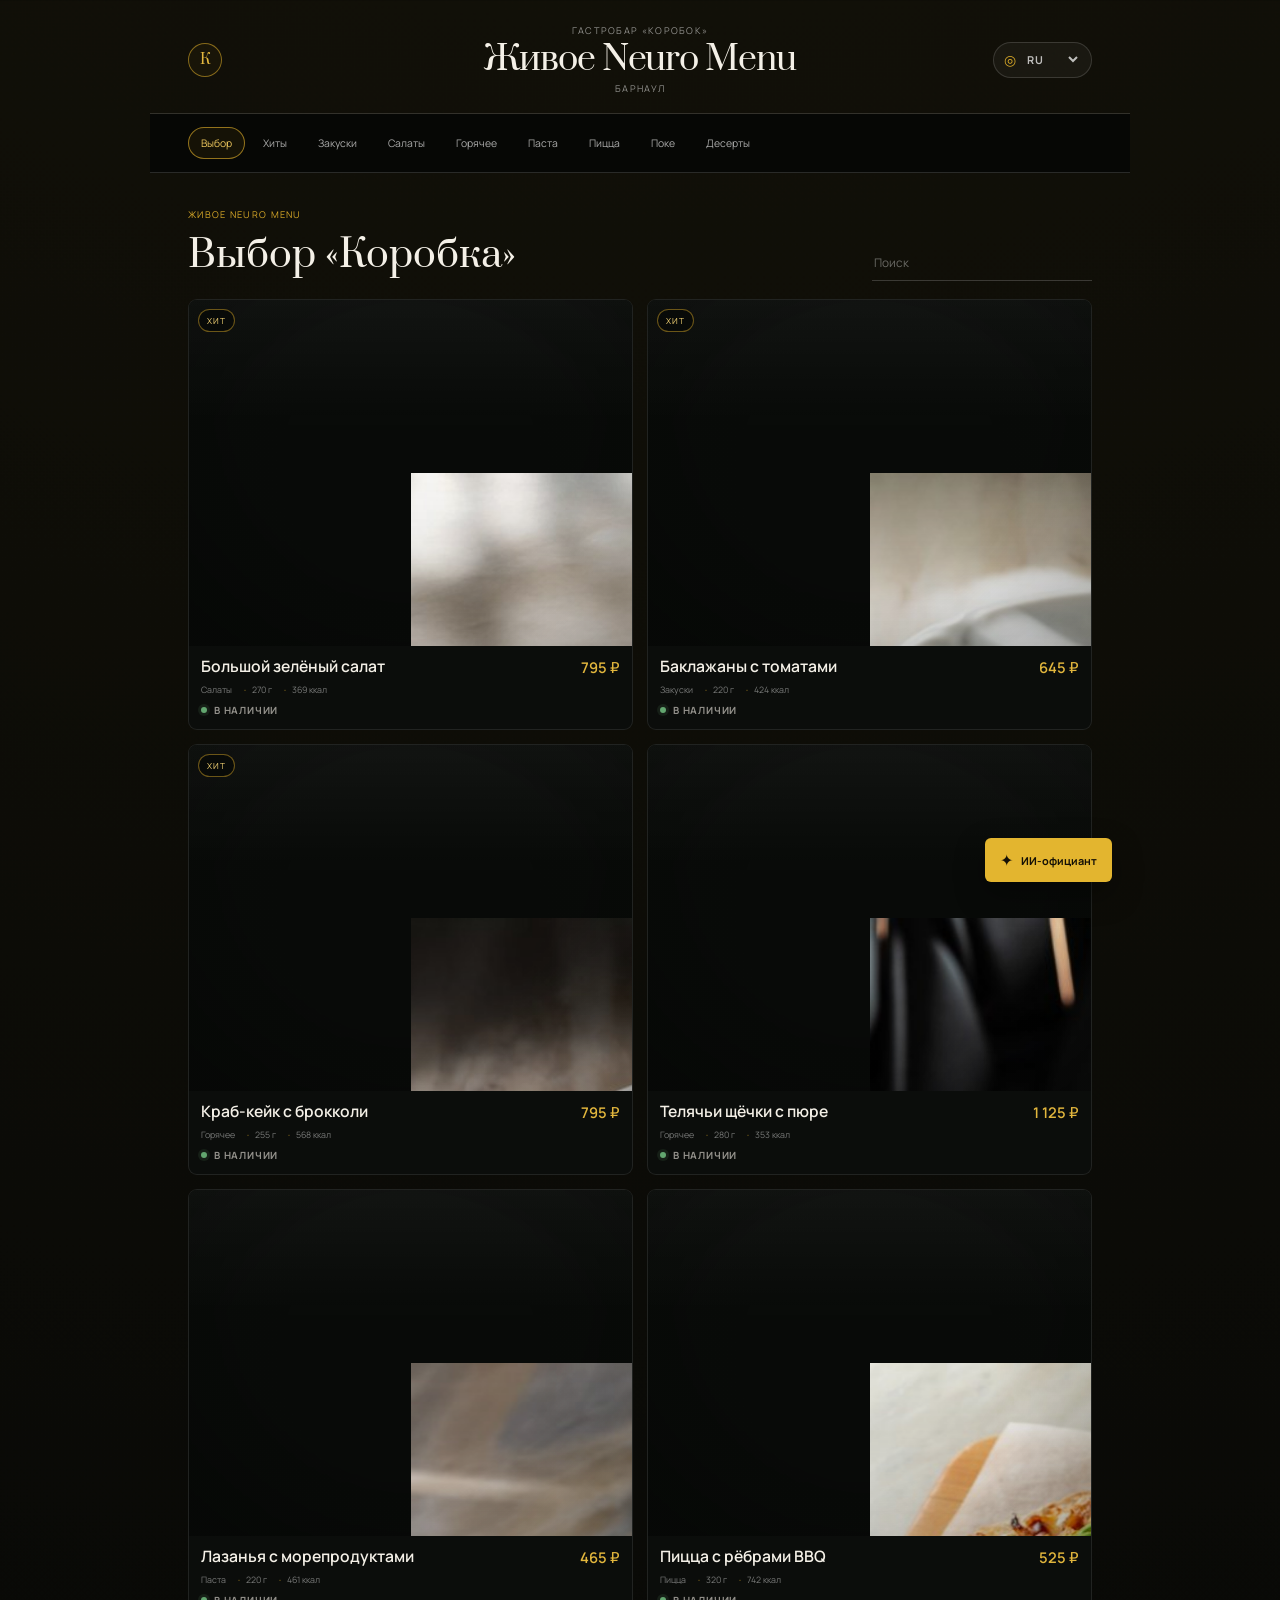
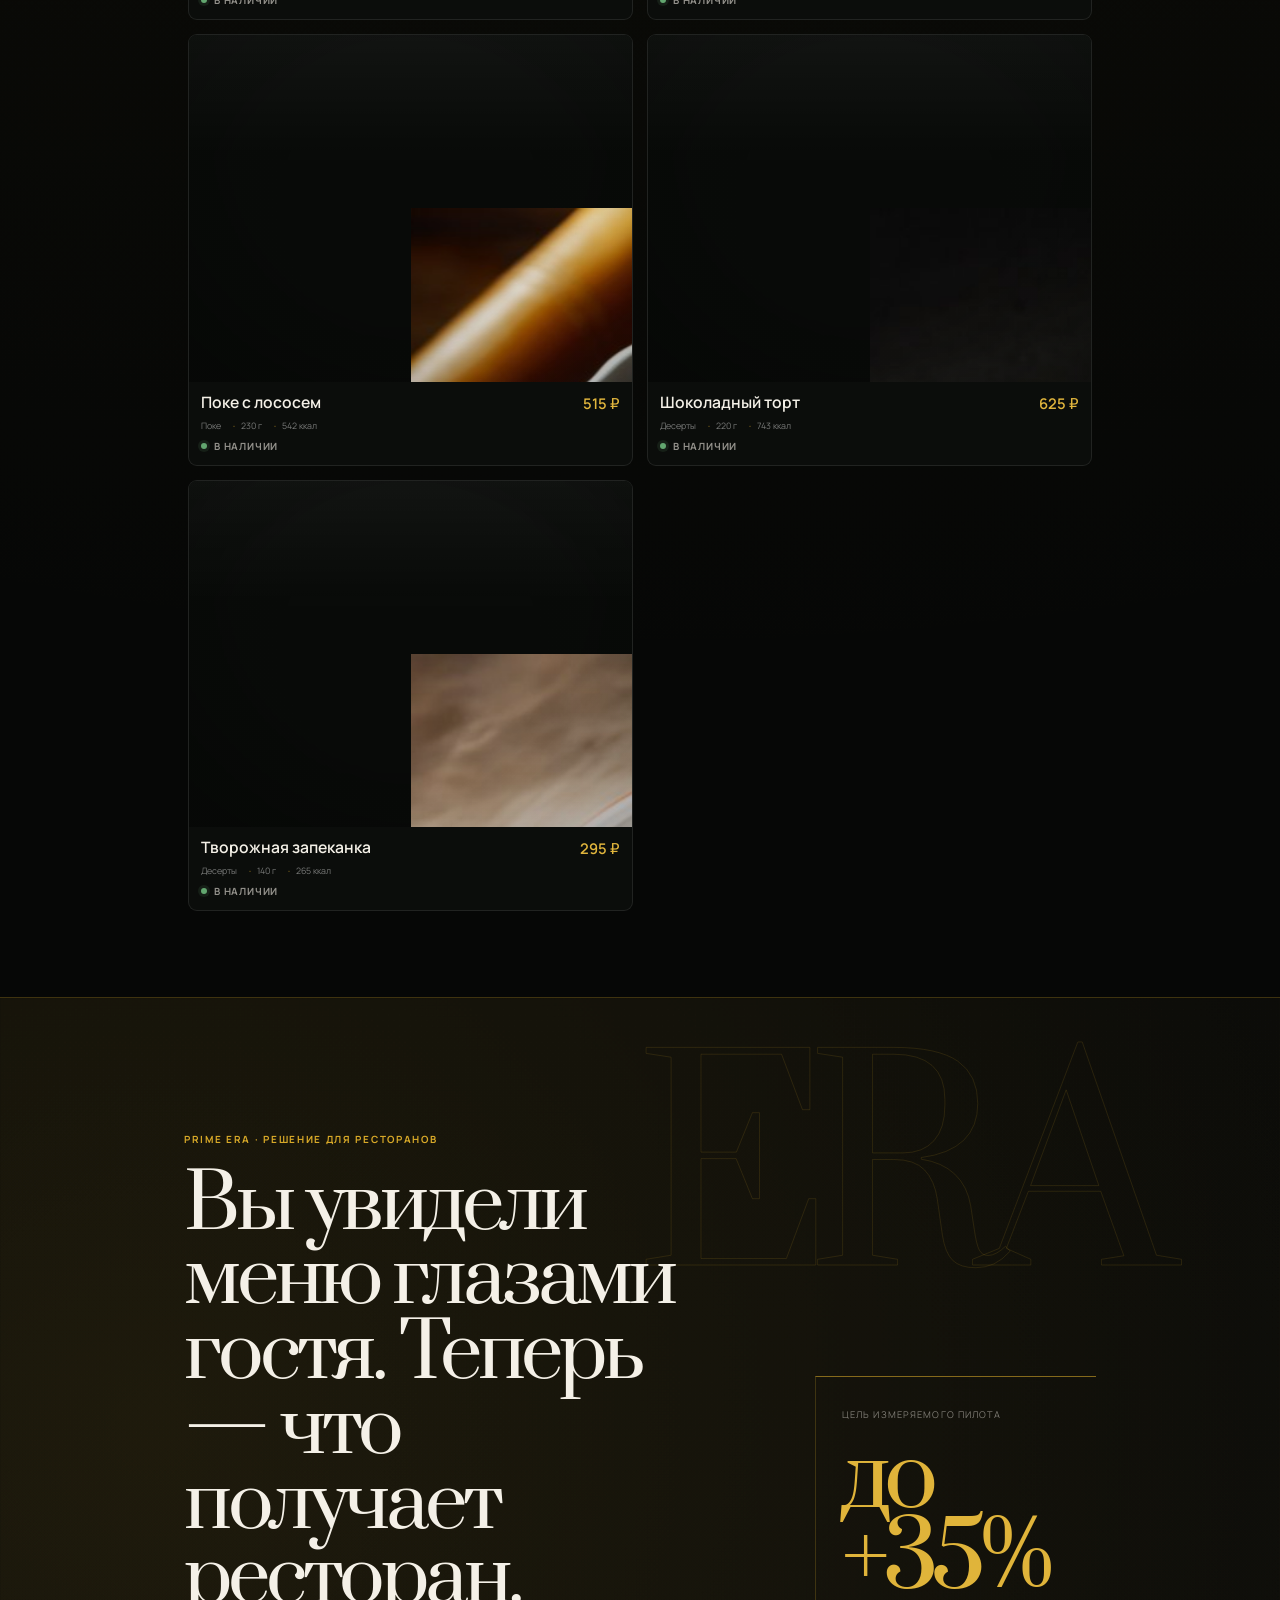
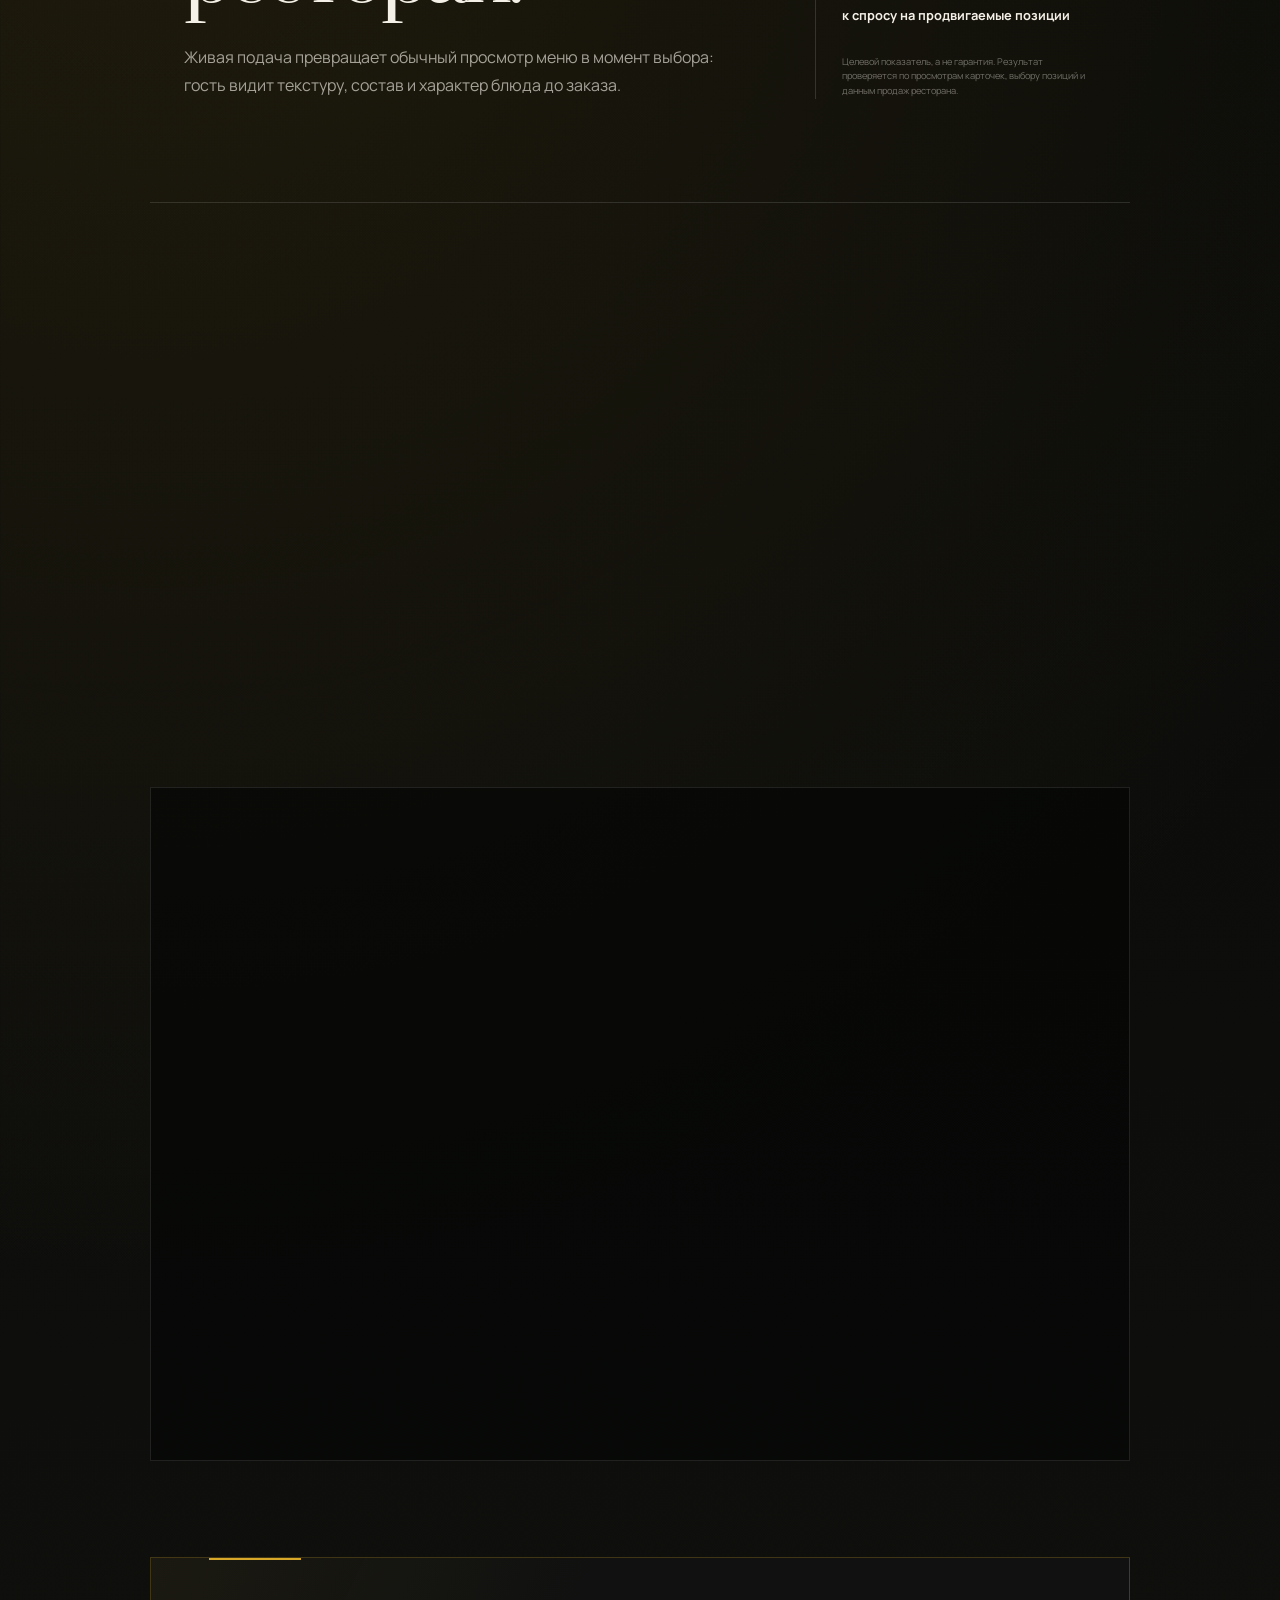
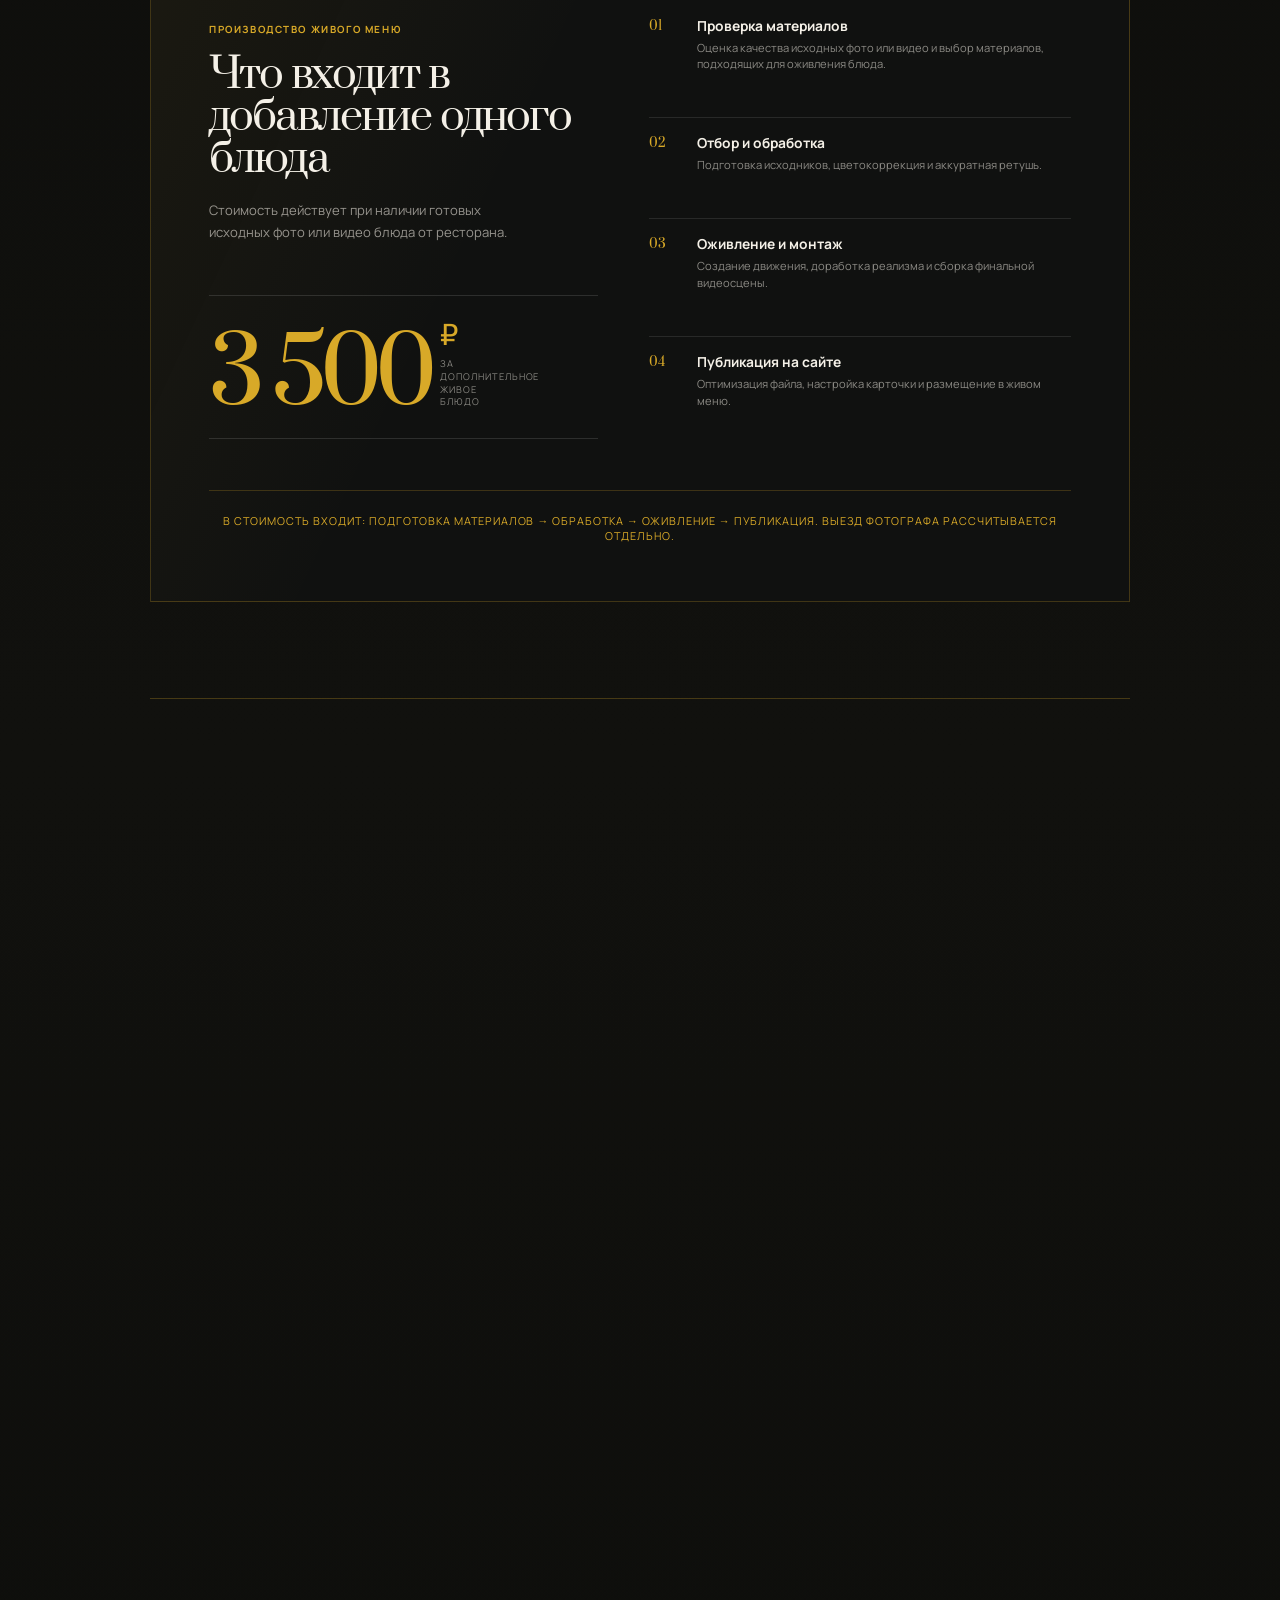
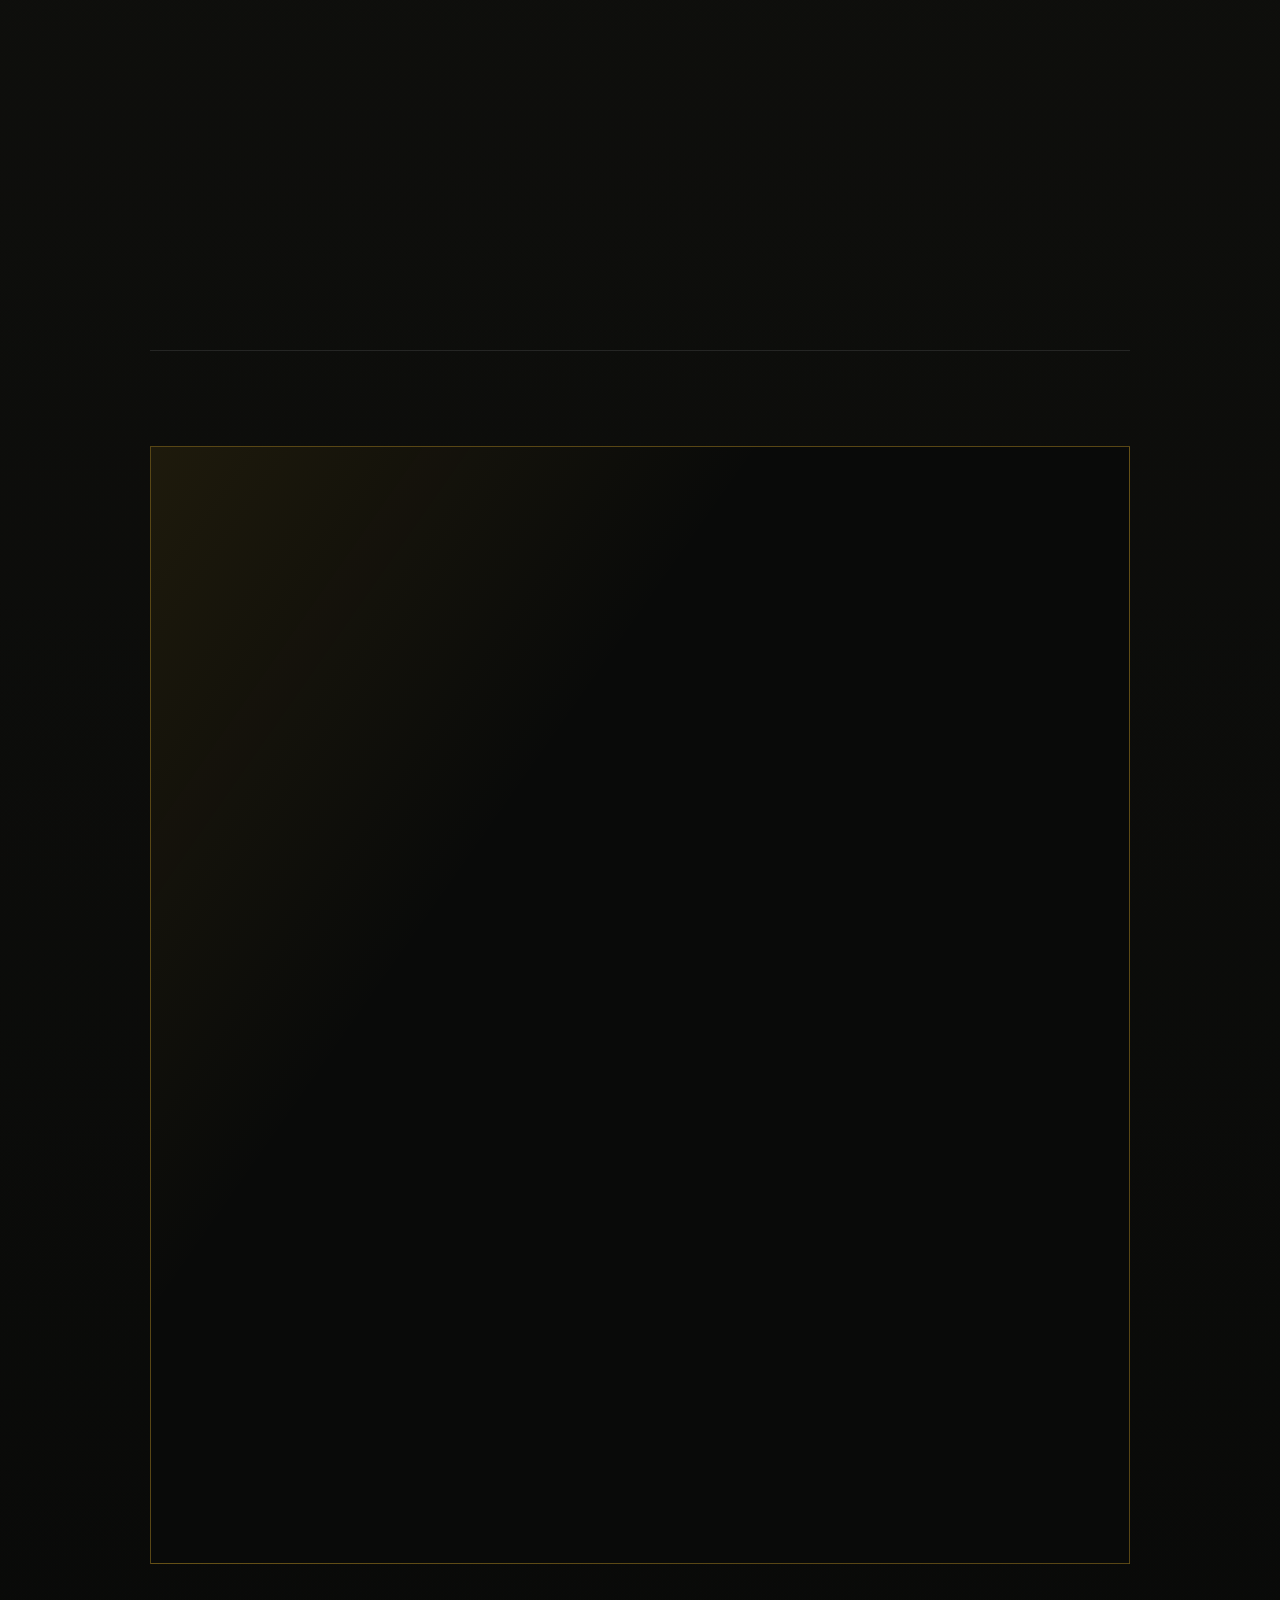
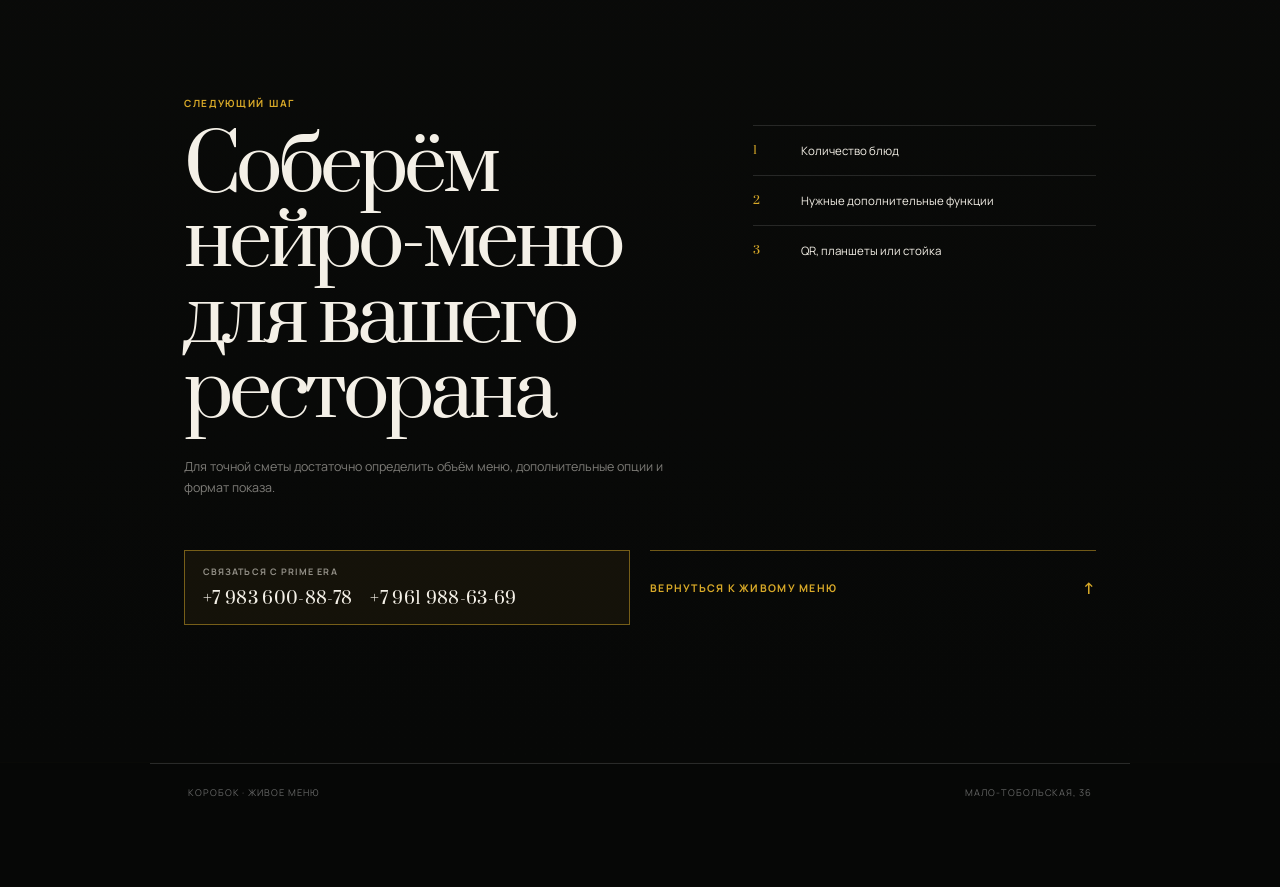
==== index.html @ ef72e52a "Update PRIME ERA pricing and contacts" ====
<!doctype html>
<html lang="ru">
  <head>
    <meta charset="UTF-8" />
    <meta name="viewport" content="width=device-width, initial-scale=1.0" />
    <meta
      name="description"
      content="Интерактивное меню гастробара «Коробок» в Барнауле."
    />
    <meta
      http-equiv="Content-Security-Policy"
      content="default-src 'self'; script-src 'self'; style-src 'self' 'unsafe-inline'; img-src 'self' data:; font-src 'self'; connect-src 'self' ws: wss:; object-src 'none'; base-uri 'self'; form-action 'none'"
    />
    <meta name="referrer" content="strict-origin-when-cross-origin" />
    <meta name="theme-color" content="#f2f1e8" />
    <link rel="icon" type="image/svg+xml" href="/favicon.svg" />
    <title>Коробок — Живое Neuro Menu</title>
    <script type="module" crossorigin src="/assets/index-Cr1Nal_o.js"></script>
    <link rel="stylesheet" crossorigin href="/assets/index-BNiDgSz0.css">
  </head>
  <body>
    <div id="root"></div>
  </body>
</html>
---- assets/index-BNiDgSz0.css ----
@font-face{font-family:Manrope;font-style:normal;font-weight:400 700;font-display:swap;src:url(/fonts/manrope-cyrillic.woff2)format("woff2");unicode-range:U+301,U+400-45F,U+490-491,U+4B0-4B1,U+2116}@font-face{font-family:Manrope;font-style:normal;font-weight:400 700;font-display:swap;src:url(/fonts/manrope-latin.woff2)format("woff2");unicode-range:U+??,U+131,U+152-153,U+2BB-2BC,U+2C6,U+2DA,U+2DC,U+304,U+308,U+329,U+2000-206F,U+20AC,U+2122,U+2191,U+2193,U+2212,U+2215,U+FEFF,U+FFFD}@font-face{font-family:Prata;font-style:normal;font-weight:400;font-display:swap;src:url(/fonts/prata-cyrillic.woff2)format("woff2");unicode-range:U+301,U+400-45F,U+490-491,U+4B0-4B1,U+2116}@font-face{font-family:Prata;font-style:normal;font-weight:400;font-display:swap;src:url(/fonts/prata-latin.woff2)format("woff2");unicode-range:U+??,U+131,U+152-153,U+2BB-2BC,U+2C6,U+2DA,U+2DC,U+304,U+308,U+329,U+2000-206F,U+20AC,U+2122,U+2191,U+2193,U+2212,U+2215,U+FEFF,U+FFFD}:root{color:#f4f0e7;font-synthesis:none;text-rendering:optimizelegibility;--paper:#090a09;--paper-deep:#111311;--ink:#f4f0e7;--muted:#96978f;--green:#d8a928;--green-dark:#070907;--clay:#b88924;--line:#ffffff24;background:#060706;font-family:Manrope,Arial,sans-serif}*{box-sizing:border-box}html{scroll-behavior:smooth}body{background:var(--paper);min-width:320px;min-height:100vh;margin:0}button,input{font:inherit}button,a{-webkit-tap-highlight-color:transparent}button{color:inherit}a{color:inherit;text-decoration:none}img{max-width:100%;display:block}.visually-hidden{clip:rect(0, 0, 0, 0);white-space:nowrap;border:0;width:1px;height:1px;margin:-1px;padding:0;position:absolute;overflow:hidden}.site-header{z-index:20;color:#fff;grid-template-columns:1fr auto 1fr;align-items:center;width:100%;height:104px;padding:20px clamp(20px,4vw,72px);display:grid;position:absolute;top:0;left:0}.wordmark{letter-spacing:-.04em;flex-direction:column;align-items:center;width:max-content;line-height:.8;display:flex}.wordmark span{font-size:clamp(1.5rem,2.4vw,2.2rem);font-weight:600}.wordmark small{letter-spacing:.16em;margin-top:8px;font-family:Prata,Georgia,serif;font-size:.6rem;font-style:italic}.site-header nav{align-items:center;gap:40px;font-size:.85rem;font-weight:600;display:flex}.site-header nav a{padding:10px 0;position:relative}.site-header nav a:after{content:"";transform-origin:100%;background:currentColor;height:1px;transition:transform .18s;position:absolute;bottom:4px;left:0;right:0;transform:scaleX(0)}.site-header nav a:hover:after,.site-header nav a:focus-visible:after{transform-origin:0;transform:scaleX(1)}.site-header__city{text-transform:uppercase;letter-spacing:.12em;border:1px solid #ffffff8c;border-radius:999px;justify-self:end;padding:9px 16px;font-size:.75rem}.hero{color:#fff;background:var(--green-dark);grid-template-columns:minmax(0,.95fr) minmax(0,1.05fr);min-height:760px;display:grid;overflow:hidden}.hero__copy{z-index:2;flex-direction:column;justify-content:center;min-width:0;padding:176px clamp(24px,6vw,108px) 96px;display:flex;position:relative}.eyebrow{text-transform:uppercase;letter-spacing:.16em;margin:0 0 24px;font-size:.68rem;font-weight:600}.hero h1{letter-spacing:-.065em;max-width:760px;margin:0;font-size:clamp(3.2rem,6.1vw,7.5rem);font-weight:500;line-height:.93}.hero h1 em{color:#d5a180;font-family:Prata,Georgia,serif;font-weight:400}.hero__lead{color:#ffffffbf;max-width:510px;margin:34px 0 0;font-size:clamp(1rem,1.3vw,1.2rem);line-height:1.65}.primary-button{width:max-content;color:var(--green-dark);background:var(--paper);cursor:pointer;border:0;border-radius:999px;align-items:center;gap:32px;margin-top:42px;padding:15px 20px 15px 24px;font-size:.84rem;font-weight:600;transition:transform .18s,background .18s;display:flex}.primary-button:hover,.primary-button:focus-visible{background:#fff;transform:translateY(-2px)}.hero__stage{background:#c6a382;min-width:0;position:relative}.hero__stage:before{z-index:1;content:"";pointer-events:none;background:#19110b24;position:absolute;inset:0}.hero__note{z-index:3;color:#fff;align-items:flex-start;gap:12px;display:flex;position:absolute;bottom:46px;right:clamp(20px,4vw,58px)}.hero__note span{border:1px solid #fff9;border-radius:50%;place-items:center;width:34px;height:34px;font-size:.62rem;display:grid}.hero__note p{text-transform:uppercase;letter-spacing:.1em;margin:3px 0 0;font-size:.69rem;line-height:1.5}.dish-stage{perspective:1100px;place-items:center;width:100%;height:100%;min-height:460px;display:grid;position:relative;overflow:hidden}.dish-stage--compact{min-height:760px}.living-dish{background:#090b09;transition:transform .7s cubic-bezier(.2,.7,.2,1);display:block;position:absolute;inset:0;overflow:hidden;transform:translateZ(0)}.living-dish__asset{width:var(--dish-media-size,104%);height:var(--dish-media-size,104%);object-fit:cover;transform-origin:50%;will-change:transform, filter;max-width:none;animation:12s ease-in-out infinite alternate living-camera;display:block;position:absolute;top:50%;left:50%}.living-dish__depth,.living-dish__light,.living-dish__steam-field{pointer-events:none;position:absolute;inset:0}.living-dish__depth{background:radial-gradient(circle at 50% 48%,#0000 45%,#0204023d 100%),linear-gradient(#ffffff0a,#0000 35%,#0000001f)}.living-dish__light{filter:blur(12px);mix-blend-mode:screen;background:linear-gradient(90deg,#0000,#fff6dc29,#0000);border-radius:50%;width:38%;height:150%;animation:9s ease-in-out infinite living-light;top:-25%;left:-45%;transform:rotate(12deg)}.living-dish--fresh .living-dish__light{background:linear-gradient(90deg,#0000,#d7ffbf29,#0000)}.living-dish--gloss .living-dish__light{background:linear-gradient(90deg,#0000,#ffeed63d,#0000);width:24%;animation-duration:7.5s}.living-dish__steam-field{filter:blur(5px);mix-blend-mode:screen;inset:-4% 24% 34%;overflow:visible}.living-dish__steam-field i{opacity:0;transform-origin:50% 100%;background:radial-gradient(at 50% 70%,#ffffff75,#ffffff1a 46%,#0000 72%);border-radius:50%;width:28%;height:68%;animation:4.8s ease-out infinite living-steam;display:block;position:absolute;bottom:0;left:42%}.living-dish__steam-field i:nth-child(2){width:24%;height:58%;animation-duration:5.4s;animation-delay:-1.7s;left:22%}.living-dish__steam-field i:nth-child(3){width:22%;height:62%;animation-duration:5.8s;animation-delay:-3.2s;left:58%}@keyframes living-camera{0%{filter:saturate(1.01)brightness(.99);transform:translate(-50.25%,-49.8%)scale(1.01)}to{filter:saturate(1.045)brightness(1.025);transform:translate(-49.75%,-50.2%)scale(1.035)}}@keyframes living-light{0%,18%{opacity:0;left:-45%}42%,64%{opacity:.62}88%,to{opacity:0;left:112%}}@keyframes living-steam{0%{opacity:0;transform:translateY(18%)scale(.55,.72)rotate(-4deg)}24%{opacity:.42}70%{opacity:.16}to{opacity:0;transform:translate(10%,-72%)scale(1.1,1.48)rotate(8deg)}}.dish-stage__surface{aspect-ratio:1.34;width:min(86%,720px);transform-style:preserve-3d;will-change:transform;background:#ddd7c9;border:9px solid #ffffff24;border-radius:50%;transition:transform .12s ease-out;position:relative;overflow:hidden;box-shadow:0 34px 60px #22140c59,inset 0 5px #fff3}.dish-stage--compact .dish-stage__surface{width:min(88%,760px)}.dish-stage--video{background:#000}.dish-stage--video .dish-stage__surface{aspect-ratio:auto;width:100%;height:100%;box-shadow:none;background:#000;border:0;border-radius:0}.dish-stage__surface .living-dish{border-radius:inherit}.dish-stage__shine{border-radius:inherit;pointer-events:none;background:linear-gradient(125deg,#ffffff2e,#0000 35% 70%,#1d140e24);position:absolute;inset:0}.dish-stage__hint,.dish-stage__status{z-index:2;color:#fff;-webkit-backdrop-filter:blur(10px);backdrop-filter:blur(10px);background:#163f2fdb;position:absolute}.dish-stage__hint{text-transform:uppercase;letter-spacing:.08em;border-radius:999px;align-items:center;gap:9px;padding:10px 14px;font-size:.7rem;display:flex;bottom:22px;left:22px}.dish-stage__live-dot{background:#d8ebbd;border-radius:50%;flex:none;width:7px;height:7px;animation:2.2s ease-in-out infinite live-dot;box-shadow:0 0 0 5px #d8ebbd29}@keyframes live-dot{50%{opacity:.72;box-shadow:0 0 0 8px #d8ebbd0a}}.dish-stage__status{border:1px solid #fff6;border-radius:999px;padding:9px 12px;font-size:.65rem;top:22px;right:22px}.menu-section{padding:110px clamp(20px,4vw,72px) 130px}.section-heading{grid-template-columns:1fr auto;align-items:end;gap:32px;display:grid}.section-heading h2,.about-section h2{letter-spacing:-.07em;margin:0;font-size:clamp(3.5rem,8vw,8rem);font-weight:500;line-height:.86}.section-heading>p{max-width:390px;color:var(--muted);margin:0 0 8px;font-size:.88rem;line-height:1.65}.menu-tools{gap:22px;margin:62px 0 40px;display:grid}.search-field{border-bottom:1px solid var(--ink);align-items:center;gap:12px;min-height:58px;padding:0 20px;display:flex}.search-field input{width:100%;color:var(--ink);background:0 0;border:0;outline:0;font-size:clamp(1rem,2vw,1.3rem)}.search-field input::placeholder{color:#8d887d}.category-list{scrollbar-width:none;gap:8px;display:flex;overflow-x:auto}.category-list::-webkit-scrollbar{display:none}.category-list button{border:1px solid var(--line);cursor:pointer;background:0 0;border-radius:999px;flex:none;padding:10px 16px;font-size:.76rem;transition:color .16s,background .16s,border-color .16s}.category-list button:hover,.category-list button:focus-visible,.category-list button.is-active{border-color:var(--green);color:#fff;background:var(--green)}.dish-grid{grid-template-columns:repeat(3,minmax(0,1fr));gap:42px 18px;display:grid}.dish-card{min-width:0}.dish-card__button{text-align:left;cursor:pointer;background:0 0;border:0;width:100%;padding:0;display:block}.dish-card__media{aspect-ratio:1.32;background:var(--paper-deep);display:block;position:relative;overflow:hidden}.dish-card__button:hover .living-dish,.dish-card__button:focus-visible .living-dish{transform:scale(1.045)}.dish-card__badge{color:#fff;background:var(--clay);text-transform:uppercase;letter-spacing:.1em;border-radius:999px;padding:7px 11px;font-size:.62rem;position:absolute;top:14px;left:14px}.dish-card__availability{color:#171208;text-transform:uppercase;letter-spacing:.08em;background:#e1b73f;border:1px solid #ffffff3d;border-radius:999px;padding:7px 11px;font-size:.6rem;font-weight:800;position:absolute;top:14px;right:14px}.dish-card__availability.is-stopped{color:#f4f0e7;background:#141412e6}.dish-card--stopped .living-dish{filter:grayscale(.72)brightness(.56)}.dish-card__pilot{color:#102016;text-transform:uppercase;letter-spacing:.1em;background:#d8ebbd;border-radius:999px;padding:7px 11px;font-size:.62rem;position:absolute;top:14px;right:14px}.dish-card__view{color:var(--green-dark);opacity:0;background:#f2f1e8f2;border-radius:999px;align-items:center;gap:10px;padding:10px 13px;font-size:.68rem;font-weight:600;transition:transform .18s,opacity .18s;display:flex;position:absolute;bottom:12px;right:12px;transform:translateY(8px)}.dish-card__button:hover .dish-card__view,.dish-card__button:focus-visible .dish-card__view{opacity:1;transform:translateY(0)}.dish-card__content{grid-template-columns:minmax(0,1fr) auto;gap:7px 16px;padding:16px 2px 0;display:grid}.dish-card__meta{color:var(--muted);text-transform:uppercase;letter-spacing:.09em;grid-column:1/-1;justify-content:space-between;font-size:.65rem;display:flex}.dish-card__availability-line{color:#f4f0e794;text-transform:uppercase;letter-spacing:.08em;grid-column:1/-1;align-items:center;gap:7px;font-size:.62rem;font-weight:700;display:inline-flex}.dish-card__availability-line>span,.dish-drawer__availability>span{background:#62a66f;border-radius:50%;flex:none;width:6px;height:6px;box-shadow:0 0 0 3px #62a66f1f}.dish-card__availability-line.is-low,.dish-drawer__availability.is-low{color:#e1b73f}.dish-card__availability-line.is-low>span,.dish-drawer__availability.is-low>span{background:#e1b73f;box-shadow:0 0 0 3px #e1b73f1f}.dish-card__availability-line.is-stopped,.dish-drawer__availability.is-stopped{color:#d99088}.dish-card__availability-line.is-stopped>span,.dish-drawer__availability.is-stopped>span{background:#b94d43;box-shadow:0 0 0 3px #b94d4324}.dish-card__name{font-size:clamp(1rem,1.5vw,1.22rem);font-weight:500;line-height:1.3}.dish-card__price{white-space:nowrap;font-size:clamp(1rem,1.5vw,1.18rem);font-weight:600}.empty-state{border:1px solid var(--line);text-align:center;align-content:center;place-items:center;min-height:360px;padding:60px 24px;display:grid}.empty-state p{margin:0 0 8px;font-size:1.6rem}.empty-state span{color:var(--muted)}.empty-state button{border:1px solid var(--green);color:#fff;background:var(--green);cursor:pointer;border-radius:999px;margin-top:24px;padding:10px 16px}.about-section{color:#fff;background:var(--clay);padding:110px clamp(20px,8vw,142px)}.about-section>div{grid-template-columns:1fr 320px;align-items:end;gap:60px;display:grid}.about-section h2{max-width:960px;font-size:clamp(3.2rem,6.8vw,7rem)}.about-section>div p{color:#ffffffc7;margin:0 0 8px;line-height:1.7}.site-footer{color:#fff;background:var(--green-dark);grid-template-columns:1fr auto 1fr;align-items:end;min-height:260px;padding:54px clamp(20px,4vw,72px);display:grid}.wordmark--footer{align-self:start}.site-footer>div{text-align:center;gap:6px;font-size:.78rem;display:grid}.site-footer p{color:#ffffff80;justify-self:end;margin:0;font-size:.7rem}.drawer-backdrop{z-index:50;-webkit-backdrop-filter:blur(14px);backdrop-filter:blur(14px);background:#121611b8;place-items:center;padding:24px;animation:.18s both fade-in;display:grid;position:fixed;inset:0}.dish-drawer{background:var(--paper);grid-template-columns:minmax(0,1.15fr) minmax(360px,.85fr);width:min(1180px,100%);max-height:calc(100vh - 48px);animation:.26s cubic-bezier(.2,.8,.2,1) both drawer-in;display:grid;position:relative;overflow:auto;box-shadow:0 34px 90px #00000047}.dish-drawer__close{z-index:4;width:44px;height:44px;color:var(--ink);cursor:pointer;background:#f2f1e8eb;border:0;border-radius:50%;place-items:center;display:grid;position:absolute;top:16px;right:16px}.dish-drawer__visual{background:#c6a382;min-height:590px}.salad-pilot{color:#f4f2e9;background:radial-gradient(circle at 24% 18%,#5c754f2e,#0000 28%),#050706;width:100%;height:100%;min-height:590px;position:relative;overflow:hidden}.salad-pilot__mode{z-index:6;-webkit-backdrop-filter:blur(12px);backdrop-filter:blur(12px);background:#050706c2;border:1px solid #ffffff24;border-radius:999px;gap:3px;padding:4px;display:flex;position:absolute;top:18px;left:50%;transform:translate(-50%)}.salad-pilot__mode button{color:#ffffff9e;white-space:nowrap;cursor:pointer;background:0 0;border:0;border-radius:999px;min-height:34px;padding:0 13px;font-size:.65rem;font-weight:700}.salad-pilot__mode button[aria-pressed=true]{color:#0a100c;background:#d8ebbd}.salad-live-view{background:#030403;position:absolute;inset:0;overflow:hidden}.salad-live-view .living-dish__asset{object-fit:contain}.salad-live-view__caption,.salad-live-view__action{z-index:4;position:absolute}.salad-live-view__caption{color:#ffffffd1;-webkit-backdrop-filter:blur(10px);backdrop-filter:blur(10px);background:#050706ad;border:1px solid #ffffff24;border-radius:999px;align-items:center;gap:9px;padding:10px 13px;font-size:.66rem;display:flex;bottom:102px;left:18px}.salad-live-view__action{color:#0a100c;cursor:pointer;background:#d8ebbd;border:0;border-radius:999px;min-height:46px;font-size:.72rem;font-weight:700;bottom:42px;left:18px;right:18px}.salad-photo-orbit{touch-action:none;cursor:ew-resize;background:#030403;outline:none;position:absolute;inset:0;overflow:hidden}.salad-photo-orbit:focus-visible{box-shadow:inset 0 0 0 3px #a9cb86}.salad-photo-orbit>img{object-fit:cover;-webkit-user-select:none;user-select:none;pointer-events:none;width:100%;height:100%;display:block}.salad-photo-orbit>img.is-landscape{object-fit:contain}.salad-photo-orbit__shade{pointer-events:none;background:linear-gradient(#00000061,#0000 28% 62%,#000000d1),radial-gradient(#0000 48%,#0000006b 100%);position:absolute;inset:0}.salad-photo-orbit__counter,.salad-photo-orbit__hint,.salad-photo-orbit__progress,.salad-photo-orbit__controls{z-index:3;position:absolute}.salad-photo-orbit__counter{color:#fffc;-webkit-backdrop-filter:blur(10px);backdrop-filter:blur(10px);text-transform:uppercase;letter-spacing:.08em;background:#0507069e;border:1px solid #ffffff29;border-radius:999px;padding:8px 11px;font-size:.61rem;top:72px;left:18px}.salad-photo-orbit__hint{color:#ffffffb8;pointer-events:none;align-items:center;gap:7px;font-size:.66rem;display:flex;bottom:132px;right:18px}.salad-photo-orbit__progress{justify-content:center;gap:6px;display:flex;bottom:106px;left:18px;right:18px}.salad-photo-orbit__progress button{cursor:pointer;background:#ffffff57;border:0;border-radius:999px;width:18px;height:4px;padding:0}.salad-photo-orbit__progress button[aria-pressed=true]{background:#d8ebbd}.salad-photo-orbit__controls{grid-template-columns:44px 1fr 44px;gap:8px;display:grid;bottom:42px;left:18px;right:18px}.salad-photo-orbit__controls button{color:#fff;-webkit-backdrop-filter:blur(10px);backdrop-filter:blur(10px);cursor:pointer;background:#050706b8;border:1px solid #fff3;border-radius:999px;min-height:44px;font-size:.72rem;font-weight:700}.salad-photo-orbit__controls button:disabled{opacity:.34;cursor:default}.salad-photo-orbit__controls .is-primary{color:#0a100c;background:#d8ebbd}.salad-pilot__canvas{position:absolute;inset:0}.salad-pilot__canvas canvas{touch-action:none;display:block}.salad-pilot__loading,.salad-pilot__fallback{background:#050706;place-items:center;display:grid;position:absolute;inset:0}.salad-pilot__loading{color:#ffffffad;text-transform:uppercase;letter-spacing:.1em;font-size:.76rem}.salad-pilot__fallback img{object-fit:cover;opacity:.74;width:100%;height:100%}.salad-pilot__fallback span{color:#fff;text-align:center;background:#000000b8;border-radius:999px;padding:11px 14px;font-size:.7rem;position:absolute;bottom:20px;left:20px;right:20px}.salad-pilot__badge,.salad-pilot__ingredients,.salad-pilot__controls,.salad-pilot__intro-status,.salad-pilot__note{z-index:3;position:absolute}.salad-pilot__intro-status{color:#ffffffd1;-webkit-backdrop-filter:blur(10px);backdrop-filter:blur(10px);text-transform:uppercase;letter-spacing:.09em;pointer-events:none;background:#050706ad;border:1px solid #ffffff29;border-radius:999px;padding:9px 13px;font-size:.62rem;top:50%;left:50%;transform:translate(-50%,-50%)}.salad-pilot__badge{pointer-events:none;gap:5px;display:grid;top:72px;left:20px}.salad-pilot__badge span,.salad-pilot__ingredients>span{color:#a9cb86;text-transform:uppercase;letter-spacing:.12em;font-size:.6rem}.salad-pilot__badge strong{font-size:.78rem;font-weight:600}.salad-pilot__ingredients{-webkit-backdrop-filter:blur(12px);backdrop-filter:blur(12px);opacity:0;pointer-events:none;background:#050706b8;border:1px solid #ffffff24;border-radius:16px;width:min(190px,38%);padding:14px;transition:transform .3s,opacity .3s;top:76px;right:18px;transform:translate(18px)}.salad-pilot__ingredients.is-visible{opacity:1;transform:translate(0)}.salad-pilot__ingredients ul{gap:7px;margin:10px 0 0;padding:0;font-size:.7rem;list-style:none;display:grid}.salad-pilot__ingredients li:before{color:#a9cb86;content:"•";margin-right:7px}.salad-pilot__controls{align-items:center;gap:9px;display:flex;bottom:48px;left:18px;right:18px}.salad-pilot__controls button{color:#0a100c;cursor:pointer;background:#d8ebbd;border:1px solid #fff3;border-radius:999px;min-height:44px;padding:0 16px;font-size:.7rem;font-weight:700}.salad-pilot__controls button:disabled{cursor:wait;opacity:.46}.salad-pilot__controls .salad-pilot__reset{color:#fff;-webkit-backdrop-filter:blur(10px);backdrop-filter:blur(10px);background:#050706b3;align-items:center;gap:7px;display:flex}.salad-pilot__note{color:#ffffff85;text-align:right;pointer-events:none;margin:0;font-size:.58rem;bottom:16px;left:20px;right:20px}.dish-drawer__content{flex-direction:column;padding:clamp(52px,7vw,96px) clamp(28px,5vw,70px) 46px;display:flex}.dish-drawer__eyebrow{color:var(--green);text-transform:uppercase;letter-spacing:.11em;gap:14px;font-size:.65rem;display:flex}.dish-drawer h2{letter-spacing:-.06em;margin:22px 0 24px;font-size:clamp(2.5rem,4.7vw,5rem);font-weight:500;line-height:.95}.dish-drawer__content>p{color:var(--muted);margin:0;line-height:1.7}.dish-ingredients{margin-top:30px}.dish-ingredients h3{color:#e3b52f;text-transform:uppercase;letter-spacing:.11em;margin:0 0 13px;font-size:.62rem;font-weight:600}.dish-ingredients ul{flex-wrap:wrap;gap:7px;margin:0;padding:0;list-style:none;display:flex}.dish-ingredients li{color:#f4f0e7d1;background:#ffffff09;border:1px solid #ffffff1f;border-radius:999px;padding:7px 10px;font-size:.64rem}.nutrition{border-top:1px solid var(--line);border-bottom:1px solid var(--line);grid-template-columns:repeat(4,1fr);margin:32px 0 0;padding:20px 0;display:grid}.nutrition div{gap:8px;display:grid}.nutrition dt{color:var(--muted);text-transform:uppercase;letter-spacing:.08em;font-size:.6rem}.nutrition dd{margin:0;font-size:.85rem;font-weight:600}.dish-drawer__footer{gap:12px;margin-top:auto;padding-top:42px;display:grid}.dish-drawer__footer strong{font-size:2rem}.dish-drawer__footer span{color:var(--muted);font-size:.68rem}@keyframes fade-in{0%{opacity:0}}@keyframes drawer-in{0%{opacity:0;transform:translateY(24px)scale(.985)}}@media (width<=900px){.site-header{grid-template-columns:1fr auto}.site-header nav{display:none}.hero{grid-template-columns:1fr;min-height:auto}.hero__copy{min-height:690px;padding-top:148px}.hero__stage,.dish-stage--compact{min-height:620px}.dish-grid{grid-template-columns:repeat(2,minmax(0,1fr))}.about-section>div{grid-template-columns:1fr}.about-section>div p{max-width:520px}.dish-drawer{grid-template-columns:1fr}.dish-drawer__visual,.salad-pilot{min-height:min(58vh,520px)}.dish-drawer__content{min-height:520px}}@media (width<=620px){.site-header{height:84px;padding:16px 18px}.wordmark span{font-size:1.45rem}.site-header__city{padding:8px 12px;font-size:.64rem}.hero__copy{min-height:640px;padding:126px 20px 62px}.hero h1{font-size:clamp(3.15rem,15vw,5rem)}.hero__lead{max-width:390px;font-size:.95rem}.primary-button{justify-content:space-between;width:100%}.hero__stage,.dish-stage--compact{min-height:480px}.dish-stage__surface,.dish-stage--compact .dish-stage__surface{width:92%}.hero__note{bottom:20px;right:18px}.menu-section{padding-top:82px;padding-bottom:90px}.section-heading{grid-template-columns:1fr}.section-heading>p{margin:0}.menu-tools{margin-top:42px}.dish-grid{grid-template-columns:1fr;gap:34px}.dish-card__view{opacity:1;transform:none}.about-section{padding-top:78px;padding-bottom:82px}.site-footer{grid-template-columns:1fr;align-items:start;gap:42px;min-height:300px}.site-footer>div{text-align:left}.site-footer p{justify-self:start}.drawer-backdrop{align-items:end;padding:0}.dish-drawer{border-radius:22px 22px 0 0;width:100%;max-height:94vh}.dish-drawer__visual,.dish-drawer__visual .dish-stage{min-height:340px}.salad-pilot{min-height:420px}.salad-pilot__badge{top:62px;left:14px}.salad-pilot__mode{top:12px}.salad-pilot__mode button{min-height:32px;padding:0 11px;font-size:.61rem}.salad-photo-orbit__counter{top:62px;left:12px}.salad-photo-orbit__hint{bottom:128px;right:12px}.salad-photo-orbit__progress{gap:5px;bottom:102px;left:12px;right:12px}.salad-photo-orbit__progress button{width:15px}.salad-photo-orbit__controls{bottom:42px;left:12px;right:12px}.salad-pilot__ingredients{width:156px;padding:11px;top:66px;right:12px}.salad-pilot__ingredients ul{gap:5px;font-size:.64rem}.salad-pilot__controls{bottom:44px;left:12px;right:12px}.salad-pilot__controls button{min-height:42px;padding:0 13px}.salad-pilot__note{font-size:.54rem;bottom:12px;left:14px;right:14px}.dish-drawer__content{min-height:480px;padding:42px 24px 34px}.nutrition{grid-template-columns:repeat(2,1fr);gap:20px}}@media (prefers-reduced-motion:reduce){*,:before,:after{scroll-behavior:auto!important;transition-duration:.01ms!important;animation-duration:.01ms!important;animation-iteration-count:1!important}.dish-stage__surface{transform:none!important}.living-dish__asset{transform:translate(-50%,-50%)!important}}.neuro-app{color:#f4f0e7;background:radial-gradient(circle at 50% -12%,#d8a92814,#0000 34%),#060706;min-height:100vh}.neuro-header{border-bottom:1px solid var(--line);grid-template-columns:1fr auto 1fr;align-items:center;width:min(100%,980px);margin:0 auto;padding:26px clamp(16px,4vw,38px) 20px;display:grid}.neuro-header__mark{color:#e4b83e;cursor:pointer;background:#d8a9280a;border:1px solid #d8a92894;border-radius:50%;place-items:center;width:34px;height:34px;font-family:Prata,Georgia,serif;font-size:.9rem;transition:background .18s,transform .18s;display:grid}.neuro-header__mark:hover,.neuro-header__mark:focus-visible{background:#d8a92824;transform:rotate(-8deg)}.neuro-header__brand{justify-items:center;line-height:1;display:grid}.neuro-header__brand span,.neuro-header__brand small{color:#ffffff8a;text-transform:uppercase;letter-spacing:.14em;font-size:.58rem}.neuro-header__brand strong{letter-spacing:-.03em;margin:8px 0 7px;font-family:Prata,Georgia,serif;font-size:clamp(1.45rem,4vw,2.1rem);font-weight:400}.neuro-header__language{color:#ffffffb8;cursor:pointer;background:#ffffff0a;border:1px solid #ffffff24;border-radius:999px;justify-content:center;justify-self:end;align-items:center;gap:7px;min-width:74px;height:36px;padding:0 10px;font-size:.68rem;transition:border-color .18s,background .18s;display:inline-flex}.neuro-header__language:hover,.neuro-header__language:focus-within{background:#d8a92814;border-color:#d8a92899}.neuro-header__language .neuro-header__globe{color:#d8a928;margin:0;font-size:.9rem}.neuro-header__language select{min-width:34px;color:inherit;font:inherit;letter-spacing:.08em;cursor:pointer;background:0 0;border:0;outline:none;padding:0 14px 0 0;font-weight:700}.neuro-header__language option{color:#111;background:#fff}.neuro-menu-shell{position:relative}.neuro-categories{z-index:12;border-bottom:1px solid var(--line);-webkit-backdrop-filter:blur(18px);backdrop-filter:blur(18px);scrollbar-width:none;background:#060706e6;gap:5px;width:min(100%,980px);margin:0 auto;padding:13px clamp(16px,4vw,38px);display:flex;position:sticky;top:0;overflow-x:auto}.neuro-categories::-webkit-scrollbar{display:none}.neuro-categories button{color:#ffffffa8;cursor:pointer;background:0 0;border:1px solid #0000;border-radius:999px;flex:none;padding:8px 12px;font-size:.65rem}.neuro-categories button:hover,.neuro-categories button:focus-visible,.neuro-categories button.is-active{color:#edc75d;background:#d8a92812;border-color:#d8a928a6}.neuro-menu{width:min(100%,980px);margin:0 auto;padding:28px clamp(16px,4vw,38px) 86px}.neuro-menu__heading{grid-template-columns:1fr minmax(120px,220px);align-items:end;gap:20px;margin-bottom:18px;display:grid}.neuro-menu__heading span{color:#d8a928;text-transform:uppercase;letter-spacing:.14em;font-size:.58rem}.neuro-menu__heading h1{margin:7px 0 0;font-family:Prata,Georgia,serif;font-size:clamp(1.5rem,4vw,2.35rem);font-weight:400}.neuro-menu__search{border-bottom:1px solid #ffffff2e}.neuro-menu__search input{color:#fff;background:0 0;border:0;outline:none;width:100%;padding:9px 2px;font-size:.74rem}.neuro-menu__search input::placeholder{color:#ffffff61}.neuro-menu .dish-grid{grid-template-columns:repeat(2,minmax(0,1fr));gap:14px}.neuro-menu .dish-card{background:#0b0d0b;border:1px solid #ffffff17;border-radius:9px;overflow:hidden}.neuro-menu .dish-card__button{color:#f4f0e7}.neuro-menu .dish-card__media{aspect-ratio:1.28;background:#101210}.neuro-menu .dish-card__view{display:none}.neuro-menu .dish-card__badge{color:#f5d475;-webkit-backdrop-filter:blur(9px);backdrop-filter:blur(9px);background:#080908b8;border:1px solid #d8a9287a;padding:5px 8px;font-size:.52rem;top:9px;left:9px}.neuro-menu .dish-card__content{grid-template-columns:minmax(0,1fr) auto;gap:7px 10px;padding:11px 12px 12px;display:grid}.neuro-menu .dish-card__name{align-self:start;font-size:clamp(.76rem,1.8vw,.98rem);font-weight:600;line-height:1.25}.neuro-menu .dish-card__price{color:#e2b63d;font-size:clamp(.74rem,1.8vw,.92rem);font-weight:600}.neuro-menu .dish-card__meta{color:#ffffff73;text-transform:none;letter-spacing:0;grid-column:1/-1;justify-content:flex-start;gap:12px;font-size:.55rem;display:flex}.neuro-menu .dish-card__meta span+span:before{color:#d8a928;content:"·";margin-right:6px}.neuro-footer{border-top:1px solid var(--line);color:#ffffff61;text-transform:uppercase;letter-spacing:.1em;justify-content:space-between;gap:24px;width:min(100%,980px);margin:0 auto;padding:22px clamp(16px,4vw,38px) 88px;font-size:.58rem;display:flex}.ai-waiter{z-index:40;justify-items:end;gap:9px;display:grid;position:fixed;bottom:18px;right:max(18px,50vw - 472px)}.ai-waiter__trigger{color:#141006;cursor:pointer;background:#e3b52f;border:0;border-radius:6px;align-items:center;gap:8px;min-height:44px;padding:0 15px;font-size:.68rem;font-weight:700;display:flex;box-shadow:0 12px 30px #0000005c}.ai-waiter__trigger span{font-size:1rem}.ai-waiter__panel{color:#1a160d;background:#f1eee5;border:1px solid #e3b52f6b;border-radius:8px;width:min(340px,100vw - 32px);overflow:hidden;box-shadow:0 22px 60px #00000085}.ai-waiter__header{color:#171208;background:#e3b52f;justify-content:space-between;align-items:center;padding:13px 14px;display:flex}.ai-waiter__header div{gap:3px;display:grid}.ai-waiter__header span,.ai-waiter__panel small{text-transform:uppercase;letter-spacing:.08em;font-size:.54rem}.ai-waiter__header strong{font-size:.82rem}.ai-waiter__header button{cursor:pointer;background:0 0;border:0;font-size:1.25rem}.ai-waiter__messages{background:#f1eee5;gap:8px;max-height:220px;padding:14px;display:grid;overflow-y:auto}.ai-waiter__messages p{border-radius:8px;max-width:88%;margin:0;padding:9px 10px;font-size:.76rem;line-height:1.5}.ai-waiter__messages .is-assistant{background:#fff;justify-self:start}.ai-waiter__messages .is-user{color:#fff9e8;background:#333126;justify-self:end}.ai-waiter__quick{gap:6px;padding:0 14px 12px;display:grid}.ai-waiter__quick button{text-align:left;cursor:pointer;background:#fff;border:1px solid #14100624;border-radius:6px;padding:9px 10px;font-size:.66rem}.ai-waiter__panel form{border:1px solid #1410062e;border-radius:6px;grid-template-columns:1fr 36px;margin:0 14px 10px;display:grid;overflow:hidden}.ai-waiter__panel input{color:#171208;background:#fff;border:0;outline:0;min-width:0;padding:10px;font-size:.68rem}.ai-waiter__panel form button{color:#171208;cursor:pointer;background:#e3b52f;border:0}.ai-waiter__panel form button:disabled{opacity:.45;cursor:default}.ai-waiter__panel>small{color:#1410067a;padding:0 14px 13px;display:block}.neuro-app .drawer-backdrop{background:#000000d1}.neuro-app .dish-drawer{color:#f4f0e7;background:#0b0d0b}.neuro-app .dish-drawer__content{background:#0b0d0b}@media (width<=560px){.neuro-header{padding-top:18px}.neuro-header__mark{width:30px;height:30px}.neuro-header__brand span{display:none}.neuro-header__brand strong{font-size:1.2rem}.neuro-header__language{min-width:66px;height:34px;padding-inline:8px;font-size:.6rem}.neuro-menu__heading{grid-template-columns:1fr}.neuro-menu__search{display:none}.neuro-menu .dish-grid{grid-template-columns:repeat(2,minmax(0,1fr));gap:8px}.neuro-menu .dish-card__content{grid-template-columns:1fr;padding:9px}.neuro-menu .dish-card__price{grid-row:2}.neuro-menu .dish-card__meta{flex-wrap:wrap;gap:7px}.neuro-menu .dish-card__meta span:first-child{display:none}.neuro-footer{flex-direction:column;align-items:flex-start}.ai-waiter{bottom:12px;right:12px}}.dish-drawer__availability{color:#8bc695;text-transform:uppercase;letter-spacing:.1em;align-items:center;gap:8px;width:max-content;margin:18px 0 0;font-size:.64rem;font-weight:800;display:inline-flex}.stop-list-backdrop{z-index:300;-webkit-backdrop-filter:blur(8px);backdrop-filter:blur(8px);background:#000000d1;justify-content:flex-end;display:flex;position:fixed;inset:0}.stop-list-panel{color:#f4f0e7;background:radial-gradient(circle at 0 0,#d8a92821,#0000 28%),#0b0c0b;border-left:1px solid #d8a92857;width:min(100%,620px);height:100%;overflow-y:auto;box-shadow:-30px 0 80px #0006}.stop-list-panel__header{z-index:2;-webkit-backdrop-filter:blur(20px);backdrop-filter:blur(20px);background:#0b0c0bf0;border-bottom:1px solid #ffffff1c;justify-content:space-between;align-items:flex-start;gap:24px;padding:32px 28px 25px;display:flex;position:sticky;top:0}.stop-list-panel__header span{color:#d8a928;text-transform:uppercase;letter-spacing:.16em;font-size:.58rem;font-weight:800}.stop-list-panel__header h2{letter-spacing:-.045em;margin:12px 0 0;font-family:Prata,Georgia,serif;font-size:clamp(1.7rem,5vw,2.55rem);font-weight:400}.stop-list-panel__header p{color:#f4f0e780;margin:9px 0 0;font-size:.66rem}.stop-list-panel__close{cursor:pointer;background:0 0;border:1px solid #ffffff2b;border-radius:50%;flex:none;place-items:center;width:40px;height:40px;display:grid}.stop-list-panel__summary{background:#ffffff1a;border-bottom:1px solid #ffffff1a;grid-template-columns:repeat(3,minmax(0,1fr));gap:1px;padding:18px 28px;display:grid}.stop-list-panel__summary span{color:#f4f0e78f;text-transform:uppercase;letter-spacing:.08em;background:#111210;align-content:center;gap:5px;min-height:72px;padding:13px;font-size:.57rem;display:grid}.stop-list-panel__summary strong{color:#d8a928;font-family:Prata,Georgia,serif;font-size:1.25rem;font-weight:400}.stop-list-panel__list{padding:4px 28px 24px}.stop-list-item{border-bottom:1px solid #ffffff1a;grid-template-columns:86px minmax(0,1fr);gap:18px;padding:20px 0;display:grid}.stop-list-item img{object-fit:cover;border-radius:50%;width:86px;height:86px;transition:filter .18s}.stop-list-item.is-stopped img{filter:grayscale(.8)brightness(.55)}.stop-list-item__body{min-width:0}.stop-list-item h3{margin:3px 0 13px;font-size:.86rem;line-height:1.35}.stop-list-item__statuses{background:#ffffff08;border:1px solid #ffffff24;border-radius:999px;grid-template-columns:repeat(3,minmax(0,1fr));padding:3px;display:grid}.stop-list-item__statuses button{color:#f4f0e780;cursor:pointer;background:0 0;border:0;border-radius:999px;min-height:34px;padding:7px 10px;font-size:.58rem;font-weight:800}.stop-list-item__statuses button[aria-pressed=true]{color:#171208;background:#d8a928}.stop-list-item.is-stopped .stop-list-item__statuses button[aria-pressed=true]{color:#fff;background:#99483f}.stop-list-item__quantity{color:#f4f0e794;justify-content:space-between;align-items:center;gap:18px;margin-top:11px;font-size:.62rem;display:flex}.stop-list-item__quantity input{color:#f4f0e7;background:#080908;border:1px solid #d8a92859;border-radius:5px;outline:none;width:116px;padding:8px 10px}.stop-list-item__quantity input:focus{border-color:#d8a928}.stop-list-panel__footer{border-top:1px solid #d8a92840;justify-content:space-between;align-items:center;gap:24px;padding:22px 28px 34px;display:flex}.stop-list-panel__footer p{color:#f4f0e773;max-width:310px;margin:0;font-size:.58rem;line-height:1.55}.stop-list-panel__footer button{color:#d8a928;cursor:pointer;background:0 0;border:1px solid #d8a92873;border-radius:999px;padding:11px 14px;font-size:.6rem;font-weight:800}@media (width<=560px){.dish-card__availability{padding:6px 8px;font-size:.5rem;top:8px;right:8px}.dish-card__availability-line{font-size:.54rem}.stop-list-panel__header{padding:25px 18px 20px}.stop-list-panel__summary{padding:12px 18px}.stop-list-panel__summary span{min-height:64px;padding:9px;font-size:.48rem}.stop-list-panel__list{padding-inline:18px}.stop-list-item{grid-template-columns:62px minmax(0,1fr);gap:12px}.stop-list-item img{width:62px;height:62px}.stop-list-item__statuses button{padding-inline:5px;font-size:.52rem}.stop-list-panel__footer{flex-direction:column;align-items:flex-start;padding-inline:18px}}@media (width<=380px){.neuro-menu .dish-grid{grid-template-columns:1fr}}.production-price{color:#f4f0e7;background:linear-gradient(115deg,#d8a9280e,#0000 36%),#101110;border:1px solid #d8a9283d;grid-template-rows:auto auto auto;grid-template-columns:minmax(0,.96fr) minmax(0,1.04fr);gap:clamp(28px,4vw,54px);width:min(100% - 32px,980px);margin:36px auto 82px;padding:clamp(28px,5vw,58px);display:grid;position:relative;overflow:hidden}.production-price:before{content:"";background:#d8a928;width:92px;height:2px;position:absolute;top:0;left:clamp(28px,5vw,58px)}.production-price__intro{grid-area:1/1;align-self:center}.production-price__eyebrow{color:#d8a928;text-transform:uppercase;letter-spacing:.16em;font-size:.62rem;font-weight:700}.production-price__intro h2{letter-spacing:-.045em;max-width:420px;margin:16px 0 0;font-family:Prata,Georgia,serif;font-size:clamp(2rem,3.2vw,3.25rem);font-weight:400;line-height:1.03}.production-price__intro>p{color:#f4f0e794;max-width:310px;margin:20px 0 0;font-size:.82rem;line-height:1.65}.production-price__value{border-block:1px solid #ffffff1f;grid-area:2/1;align-self:center;align-items:flex-end;gap:10px;min-width:0;padding:26px 0;display:flex}.production-price__value strong{color:#d8a928;letter-spacing:-.075em;white-space:nowrap;font-family:Prata,Georgia,serif;font-size:clamp(3.6rem,7vw,6.6rem);font-weight:400;line-height:.82}.production-price__value>div{gap:8px;padding-bottom:3px;display:grid}.production-price__value span{color:#d8a928;font-family:Prata,Georgia,serif;font-size:1.8rem;line-height:1}.production-price__value small{color:#f4f0e785;text-transform:uppercase;letter-spacing:.1em;max-width:76px;font-size:.58rem;line-height:1.35}.production-price__steps{grid-area:1/2/span 2;margin:0;padding:0;list-style:none;display:grid}.production-price__steps li{border-bottom:1px solid #ffffff1a;grid-template-columns:34px minmax(0,1fr);gap:14px;min-width:0;padding:15px 0;display:grid}.production-price__steps li:first-child{padding-top:0}.production-price__steps li:last-child{border-bottom:0;padding-bottom:0}.production-price__steps li>span{color:#d8a928;padding-top:2px;font-family:Prata,Georgia,serif;font-size:.78rem}.production-price__steps h3{margin:0;font-size:.86rem;font-weight:700}.production-price__steps p{color:#f4f0e78a;margin:5px 0 0;font-size:.7rem;line-height:1.5}.production-price__summary{color:#d8a928;text-align:center;text-transform:uppercase;letter-spacing:.09em;border-top:1px solid #d8a92838;grid-area:3/1/auto/-1;margin:0;padding-top:22px;font-size:.68rem}@media (width<=860px){.production-price{grid-template-rows:auto;grid-template-columns:1fr}.production-price__intro,.production-price__value,.production-price__steps{grid-area:auto}.production-price__steps{grid-template-columns:repeat(2,minmax(0,1fr));gap:0 24px}.production-price__summary{grid-row:auto}.production-price__steps li:nth-child(3){border-bottom:0}}@media (width<=560px){.production-price{grid-template-columns:1fr;gap:28px;width:calc(100% - 24px);margin:18px auto 58px;padding:30px 20px 26px}.production-price__intro h2{max-width:330px}.production-price__value{align-items:flex-end}.production-price__value strong{font-size:clamp(3.6rem,19vw,5.4rem)}.production-price__steps{grid-column:auto;grid-template-columns:1fr}.production-price__steps li:nth-child(3){border-bottom:1px solid #ffffff1a}.production-price__summary{text-align:left;grid-column:auto}}.commercial-story{background:radial-gradient(circle at 12% 7%,#d8a9281a,#0000 25%),linear-gradient(#080908 0%,#11110e 48%,#070807 100%);border-top:1px solid #d8a92842;padding:0 0 96px;position:relative;overflow:hidden}.commercial-story__bridge,.commercial-benefits,.commercial-tariffs,.commercial-additions,.commercial-connect,.commercial-final{width:min(100% - 32px,980px);margin-inline:auto}.commercial-story__bridge{isolation:isolate;grid-template-columns:minmax(0,1.18fr) minmax(280px,.62fr);align-items:end;gap:clamp(48px,8vw,96px);min-height:610px;padding:clamp(78px,10vw,132px) clamp(18px,3vw,34px) clamp(70px,8vw,110px);display:grid;position:relative}.commercial-story__watermark{z-index:-1;color:#0000;letter-spacing:-.09em;-webkit-text-stroke:1px #d8a92821;-webkit-user-select:none;user-select:none;font-family:Prata,Georgia,serif;font-size:clamp(9rem,24vw,17rem);line-height:.82;position:absolute;top:clamp(30px,6vw,70px);right:-.08em}.commercial-story__copy{align-self:end}.commercial-story__eyebrow,.commercial-section-heading span,.commercial-connect__header>div>span,.commercial-final>div>span{color:#d8a928;text-transform:uppercase;letter-spacing:.17em;font-size:.62rem;font-weight:700}.commercial-story__copy h2{letter-spacing:-.055em;max-width:650px;margin:20px 0 0;font-family:Prata,Georgia,serif;font-size:clamp(2.6rem,5.9vw,5.4rem);font-weight:400;line-height:.99}.commercial-story__copy>p{color:#f4f0e7a3;max-width:570px;margin:28px 0 0;font-size:clamp(.84rem,1.5vw,1rem);line-height:1.72}.commercial-story__impact{border-top:1px solid #d8a92894;border-left:1px solid #d8a92838;padding:24px 0 0 26px;position:relative}.commercial-story__impact>span{color:#f4f0e77a;text-transform:uppercase;letter-spacing:.12em;font-size:.58rem}.commercial-story__impact strong{color:#e0b43a;letter-spacing:-.07em;margin:16px 0 6px;font-family:Prata,Georgia,serif;font-size:clamp(3.5rem,7vw,5.6rem);font-weight:400;line-height:.9;display:block}.commercial-story__impact p{margin:0;font-size:.8rem;font-weight:700;line-height:1.45}.commercial-story__impact small{color:#f4f0e76b;margin-top:30px;font-size:.58rem;line-height:1.6;display:block}.commercial-benefits,.commercial-tariffs,.commercial-additions,.commercial-connect{content-visibility:auto;contain-intrinsic-size:820px}.commercial-benefits{border-top:1px solid #ffffff1f;padding:60px clamp(18px,3vw,34px) 110px}.commercial-benefits>h3{letter-spacing:-.045em;max-width:520px;margin:0;font-family:Prata,Georgia,serif;font-size:clamp(1.9rem,4vw,3.4rem);font-weight:400;line-height:1.06}.commercial-benefits__grid{background:#ffffff1a;grid-template-columns:repeat(3,minmax(0,1fr));gap:1px;margin-top:56px;display:grid}.commercial-benefits__grid article{background:#0b0c0b;min-height:250px;padding:28px}.commercial-benefits__grid article>span{color:#d8a928;font-family:Prata,Georgia,serif;font-size:.7rem}.commercial-benefits__grid h4{margin:74px 0 0;font-family:Prata,Georgia,serif;font-size:1.24rem;font-weight:400}.commercial-benefits__grid p{color:#f4f0e780;margin:14px 0 0;font-size:.7rem;line-height:1.65}.commercial-tariffs,.commercial-additions{padding:92px clamp(18px,3vw,34px)}.commercial-tariffs{background:#0405049e;border:1px solid #ffffff1a}.commercial-section-heading{grid-template-columns:minmax(0,1fr) minmax(260px,.72fr);align-items:end;gap:clamp(38px,8vw,90px);display:grid}.commercial-section-heading h3{letter-spacing:-.05em;max-width:560px;margin:17px 0 0;font-family:Prata,Georgia,serif;font-size:clamp(2.15rem,4.7vw,4rem);font-weight:400;line-height:1}.commercial-section-heading>p{color:#f4f0e780;margin:0;font-size:.74rem;line-height:1.65}.commercial-tariffs__grid{grid-template-columns:repeat(3,minmax(0,1fr));gap:12px;margin-top:58px;display:grid}.commercial-tariffs__grid>article{background:#0d0e0d;border:1px solid #ffffff1f;flex-direction:column;min-width:0;min-height:520px;padding:28px 24px 24px;transition:border-color .18s,transform .18s;display:flex;position:relative}.commercial-tariffs__grid>article:hover{border-color:#d8a92873;transform:translateY(-4px)}.commercial-tariffs__grid>article.is-featured{background:linear-gradient(152deg,#d8a9281f,#0000 43%),#12120f;border-color:#d8a928b8}.commercial-tariffs__recommended{color:#151006;text-transform:uppercase;letter-spacing:.1em;background:#d8a928;padding:5px 9px;font-size:.5rem;font-weight:800;position:absolute;top:-11px;right:18px}.commercial-tariffs__name>span{color:#f4f0e76b;text-transform:uppercase;letter-spacing:.12em;font-size:.56rem}.commercial-tariffs__name h4{margin:9px 0 0;font-family:Prata,Georgia,serif;font-size:1.65rem;font-weight:400}.commercial-tariffs__price{gap:7px;margin:46px 0 0;display:grid}.commercial-tariffs__price strong{color:#dfb43a;white-space:nowrap;font-family:Prata,Georgia,serif;font-size:clamp(1.65rem,3.2vw,2.3rem);font-weight:400;line-height:1}.commercial-tariffs__price span,.commercial-tariffs__service span{color:#f4f0e766;text-transform:uppercase;letter-spacing:.11em;font-size:.52rem}.commercial-tariffs__count{color:#f4f0e78c;text-transform:uppercase;letter-spacing:.08em;margin:28px 0 0;font-size:.62rem}.commercial-tariffs__count strong{color:#f4f0e7;font-size:1.05rem}.commercial-tariffs__grid ul{border-top:1px solid #ffffff1a;gap:13px;margin:24px 0 30px;padding:22px 0 0;list-style:none;display:grid}.commercial-tariffs__grid li{color:#f4f0e7ad;padding-left:15px;font-size:.68rem;line-height:1.45;position:relative}.commercial-tariffs__grid li:before{content:"";background:#d8a928;border-radius:50%;width:5px;height:5px;position:absolute;top:.57em;left:0}.commercial-tariffs__service{border-top:1px solid #ffffff1a;gap:7px;margin:auto 0 0;padding-top:18px;display:grid}.commercial-tariffs__service strong{font-size:.68rem;line-height:1.4}.commercial-tariffs__note{color:#f4f0e75c;max-width:740px;margin:24px 0 0;font-size:.56rem;line-height:1.55}.commercial-offer__card{background:radial-gradient(circle at 6% 12%,#d8a92829,#0000 34%),linear-gradient(135deg,#ffffff06,#0000 58%),#0d0e0d;border:1px solid #d8a9288c;grid-template-columns:minmax(230px,.85fr) minmax(150px,.45fr) minmax(280px,1fr);align-items:center;gap:clamp(28px,5vw,64px);margin-top:58px;padding:clamp(28px,4vw,46px);display:grid;position:relative;overflow:hidden}.commercial-offer__card:after{z-index:0;content:"01";color:#0000;-webkit-text-stroke:1px #d8a92814;pointer-events:none;font-family:Prata,Georgia,serif;font-size:clamp(8rem,18vw,13rem);line-height:1;position:absolute;bottom:-.36em;right:-.12em}.commercial-offer__price,.commercial-offer__count,.commercial-offer__card ul{z-index:1;position:relative}.commercial-offer__price,.commercial-offer__count{gap:12px;display:grid}.commercial-offer__price>span,.commercial-offer__count>span{color:#f4f0e76e;text-transform:uppercase;letter-spacing:.12em;font-size:.54rem}.commercial-offer__price>strong{color:#dfb43a;font-family:Prata,Georgia,serif;font-size:clamp(2rem,4.2vw,3.55rem);font-weight:400;line-height:1.05}.commercial-offer__count{border-left:1px solid #d8a9284d;padding-left:clamp(24px,3.5vw,46px)}.commercial-offer__count>strong{font-family:Prata,Georgia,serif;font-size:clamp(2.1rem,4vw,3.3rem);font-weight:400;line-height:1}.commercial-offer__card ul{gap:14px;margin:0;padding:0;list-style:none;display:grid}.commercial-offer__card li{color:#f4f0e7b0;padding-left:18px;font-size:.68rem;line-height:1.5;position:relative}.commercial-offer__card li:before{content:"";background:#d8a928;border-radius:50%;width:5px;height:5px;position:absolute;top:.58em;left:0}.commercial-story .production-price{width:min(100% - 32px,980px);margin:96px auto 0}.commercial-additions{border-top:1px solid #d8a92845;border-bottom:1px solid #ffffff1a;margin-top:96px}.commercial-equipment{background:#d8a9283d;grid-template-columns:repeat(3,minmax(0,1fr));gap:1px;margin-top:58px;display:grid}.commercial-equipment article{background:#0b0c0b;min-height:220px;padding:30px}.commercial-equipment strong{color:#d8a928;font-family:Prata,Georgia,serif;font-size:clamp(1.65rem,3.5vw,2.55rem);font-weight:400;line-height:1}.commercial-equipment h4{text-transform:uppercase;letter-spacing:.08em;margin:58px 0 0;font-size:.72rem}.commercial-equipment p{color:#f4f0e773;margin:11px 0 0;font-size:.64rem;line-height:1.55}.commercial-modules{grid-template-columns:minmax(180px,.46fr) minmax(0,1fr);gap:44px;margin-top:72px;display:grid}.commercial-modules>h4{margin:0;font-family:Prata,Georgia,serif;font-size:1.4rem;font-weight:400}.commercial-modules>div{display:grid}.commercial-modules article{border-top:1px solid #ffffff1f;padding:18px 0}.commercial-modules article>div{justify-content:space-between;align-items:baseline;gap:18px;display:flex}.commercial-modules h5{margin:0;font-size:.76rem}.commercial-modules article strong{color:#d8a928;white-space:nowrap;font-size:.74rem}.commercial-modules article p{color:#f4f0e775;max-width:520px;margin:8px 0 0;font-size:.64rem;line-height:1.55}.commercial-connect{isolation:isolate;background:linear-gradient(125deg,#d8a9281a,#0000 35%),#090a09;border:1px solid #d8a92861;margin-top:96px;padding:clamp(74px,8vw,104px) clamp(18px,4vw,42px) 46px;position:relative;overflow:hidden}.commercial-connect__watermark{z-index:-1;color:#0000;letter-spacing:-.065em;-webkit-text-stroke:1px #d8a9281c;-webkit-user-select:none;user-select:none;font-family:Prata,Georgia,serif;font-size:clamp(6rem,16vw,11rem);line-height:1;position:absolute;top:-.08em;right:-.05em}.commercial-connect__header{grid-template-columns:minmax(0,1fr) minmax(280px,.5fr);align-items:end;gap:clamp(44px,8vw,96px);display:grid}.commercial-connect__header h3{letter-spacing:-.052em;max-width:650px;margin:18px 0 0;font-family:Prata,Georgia,serif;font-size:clamp(2.25rem,4.8vw,4.25rem);font-weight:400;line-height:1.02}.commercial-connect__header>div>p{color:#f4f0e787;max-width:580px;margin:24px 0 0;font-size:.75rem;line-height:1.68}.commercial-connect__price{border-top:1px solid #d8a928a8;border-left:1px solid #d8a9283d;gap:13px;padding:22px 0 4px 24px;display:grid}.commercial-connect__price span{color:#f4f0e76b;text-transform:uppercase;letter-spacing:.11em;font-size:.54rem}.commercial-connect__price strong{color:#d8a928;overflow-wrap:normal;font-family:Prata,Georgia,serif;font-size:clamp(1.28rem,2vw,1.55rem);font-weight:400;line-height:1.18}.commercial-connect__grid{border-top:1px solid #ffffff1f;border-left:1px solid #ffffff1f;grid-template-columns:repeat(2,minmax(0,1fr));margin-top:62px;display:grid}.commercial-connect__grid article{background:#ffffff03;border-bottom:1px solid #ffffff1f;border-right:1px solid #ffffff1f;min-height:230px;padding:28px 30px 30px;position:relative}.commercial-connect__grid article>span{color:#d8a928;font-family:Prata,Georgia,serif;font-size:.68rem}.commercial-connect__grid h4{margin:56px 0 0;font-family:Prata,Georgia,serif;font-size:1.18rem;font-weight:400}.commercial-connect__grid p{color:#f4f0e77a;max-width:340px;margin:13px 0 0;font-size:.66rem;line-height:1.62}.commercial-connect__note{border-top:1px solid #d8a92845;grid-template-columns:minmax(130px,.28fr) minmax(0,1fr);gap:32px;margin-top:34px;padding-top:24px;display:grid}.commercial-connect__note strong{color:#d8a928;letter-spacing:.14em;font-size:.6rem}.commercial-connect__note p{color:#f4f0e761;max-width:650px;margin:0;font-size:.58rem;line-height:1.65}.commercial-final{grid-template-rows:1fr auto;grid-template-columns:minmax(0,1fr) minmax(260px,.7fr);align-items:start;gap:52px 80px;min-height:540px;padding:clamp(78px,10vw,126px) clamp(18px,3vw,34px) 42px;display:grid}.commercial-final h3{letter-spacing:-.055em;max-width:600px;margin:18px 0 0;font-family:Prata,Georgia,serif;font-size:clamp(2.7rem,6vw,5.2rem);font-weight:400;line-height:.98}.commercial-final>div>p{color:#f4f0e780;max-width:520px;margin:26px 0 0;font-size:.78rem;line-height:1.65}.commercial-final ol{margin:35px 0 0;padding:0;list-style:none;display:grid}.commercial-final li{border-top:1px solid #ffffff1f;grid-template-columns:34px 1fr;align-items:center;gap:14px;padding:17px 0;font-size:.72rem;display:grid}.commercial-final li>span{color:#d8a928;font-family:Prata,Georgia,serif;font-size:.72rem}.commercial-final__actions{grid-column:1/-1;grid-template-columns:minmax(0,1fr) minmax(0,1fr);gap:20px;display:grid}.commercial-final__actions>a{color:#d8a928;text-transform:uppercase;letter-spacing:.12em;border-top:1px solid #d8a92880;justify-content:space-between;align-items:center;padding:18px 0;font-size:.66rem;font-weight:700;display:flex}.commercial-final__phones{background:#d8a9280f;border:1px solid #d8a92880;gap:9px;padding:14px 18px;display:grid}.commercial-final__phones>span{color:#f4f0e78f;text-transform:uppercase;letter-spacing:.12em;font-size:.56rem;font-weight:700}.commercial-final__phones>div{flex-wrap:wrap;gap:7px 18px;display:flex}.commercial-final__phone{color:#f4f0e7;letter-spacing:.02em;font-family:Prata,Georgia,serif;font-size:clamp(.86rem,2vw,1.05rem);font-weight:400;transition:color .18s}.commercial-final__phone:hover,.commercial-final__phone:focus-visible{color:#dfb43a}.commercial-final__back>span{font-size:1rem;transition:transform .18s}.commercial-final__back:hover>span,.commercial-final__back:focus-visible>span{transform:translateY(-4px)}@media (width<=860px){.commercial-story__bridge{grid-template-columns:1fr;align-items:end}.commercial-story__impact{max-width:420px}.commercial-benefits__grid,.commercial-tariffs__grid,.commercial-equipment{grid-template-columns:1fr}.commercial-benefits__grid article{min-height:auto}.commercial-benefits__grid h4{margin-top:44px}.commercial-section-heading,.commercial-modules,.commercial-connect__header,.commercial-final{grid-template-columns:1fr}.commercial-section-heading>p{max-width:560px}.commercial-tariffs__grid>article{min-height:auto}.commercial-tariffs__service{margin-top:26px}.commercial-offer__card{grid-template-columns:repeat(2,minmax(0,1fr))}.commercial-offer__card ul{border-top:1px solid #ffffff1a;grid-column:1/-1;grid-template-columns:repeat(2,minmax(0,1fr));padding-top:26px}.commercial-equipment article{min-height:190px}.commercial-final{grid-template-rows:auto}.commercial-connect__grid{grid-template-columns:1fr}.commercial-connect__grid article{min-height:200px}.commercial-final__actions{grid-column:auto}}@media (width<=560px){.commercial-story{padding-bottom:38px}.commercial-story__bridge,.commercial-benefits,.commercial-tariffs,.commercial-additions,.commercial-connect,.commercial-final,.commercial-story .production-price{width:calc(100% - 24px)}.commercial-story__bridge{gap:46px;min-height:650px;padding-top:86px}.commercial-story__watermark{font-size:8.4rem;top:38px;right:-.14em}.commercial-story__copy h2{font-size:clamp(2.55rem,12.4vw,3.7rem)}.commercial-story__impact{padding-left:18px}.commercial-benefits,.commercial-tariffs,.commercial-additions{padding-inline:18px}.commercial-benefits{padding-top:52px;padding-bottom:78px}.commercial-benefits__grid{margin-top:38px}.commercial-tariffs,.commercial-additions{padding-top:68px;padding-bottom:68px}.commercial-tariffs__grid{margin-top:42px}.commercial-offer__card{grid-template-columns:1fr;gap:28px;margin-top:42px;padding:26px 22px}.commercial-offer__count{border-top:1px solid #d8a9284d;border-left:0;padding:24px 0 0}.commercial-offer__card ul{grid-column:auto;grid-template-columns:1fr}.commercial-tariffs__grid>article{padding:26px 22px}.commercial-tariffs__price strong{font-size:2.05rem}.commercial-story .production-price{margin-top:72px}.commercial-connect{margin-top:72px;padding:72px 18px 32px}.commercial-connect__watermark{font-size:5.4rem;top:.08em;right:-.08em}.commercial-connect__header h3{font-size:clamp(2.25rem,11vw,3.25rem)}.commercial-connect__price{padding-left:18px}.commercial-connect__grid{margin-top:44px}.commercial-connect__grid article{min-height:186px;padding:24px}.commercial-connect__grid h4{margin-top:42px}.commercial-connect__note{grid-template-columns:1fr;gap:12px}.commercial-additions{margin-top:72px}.commercial-equipment{margin-top:42px}.commercial-equipment article{min-height:170px;padding:24px}.commercial-equipment h4{margin-top:42px}.commercial-modules{margin-top:58px}.commercial-modules article>div{flex-direction:column;align-items:flex-start;gap:7px}.commercial-final{min-height:auto;padding-top:84px}.commercial-final h3{font-size:clamp(2.65rem,12.5vw,3.9rem)}.commercial-final__actions{grid-template-columns:1fr}}
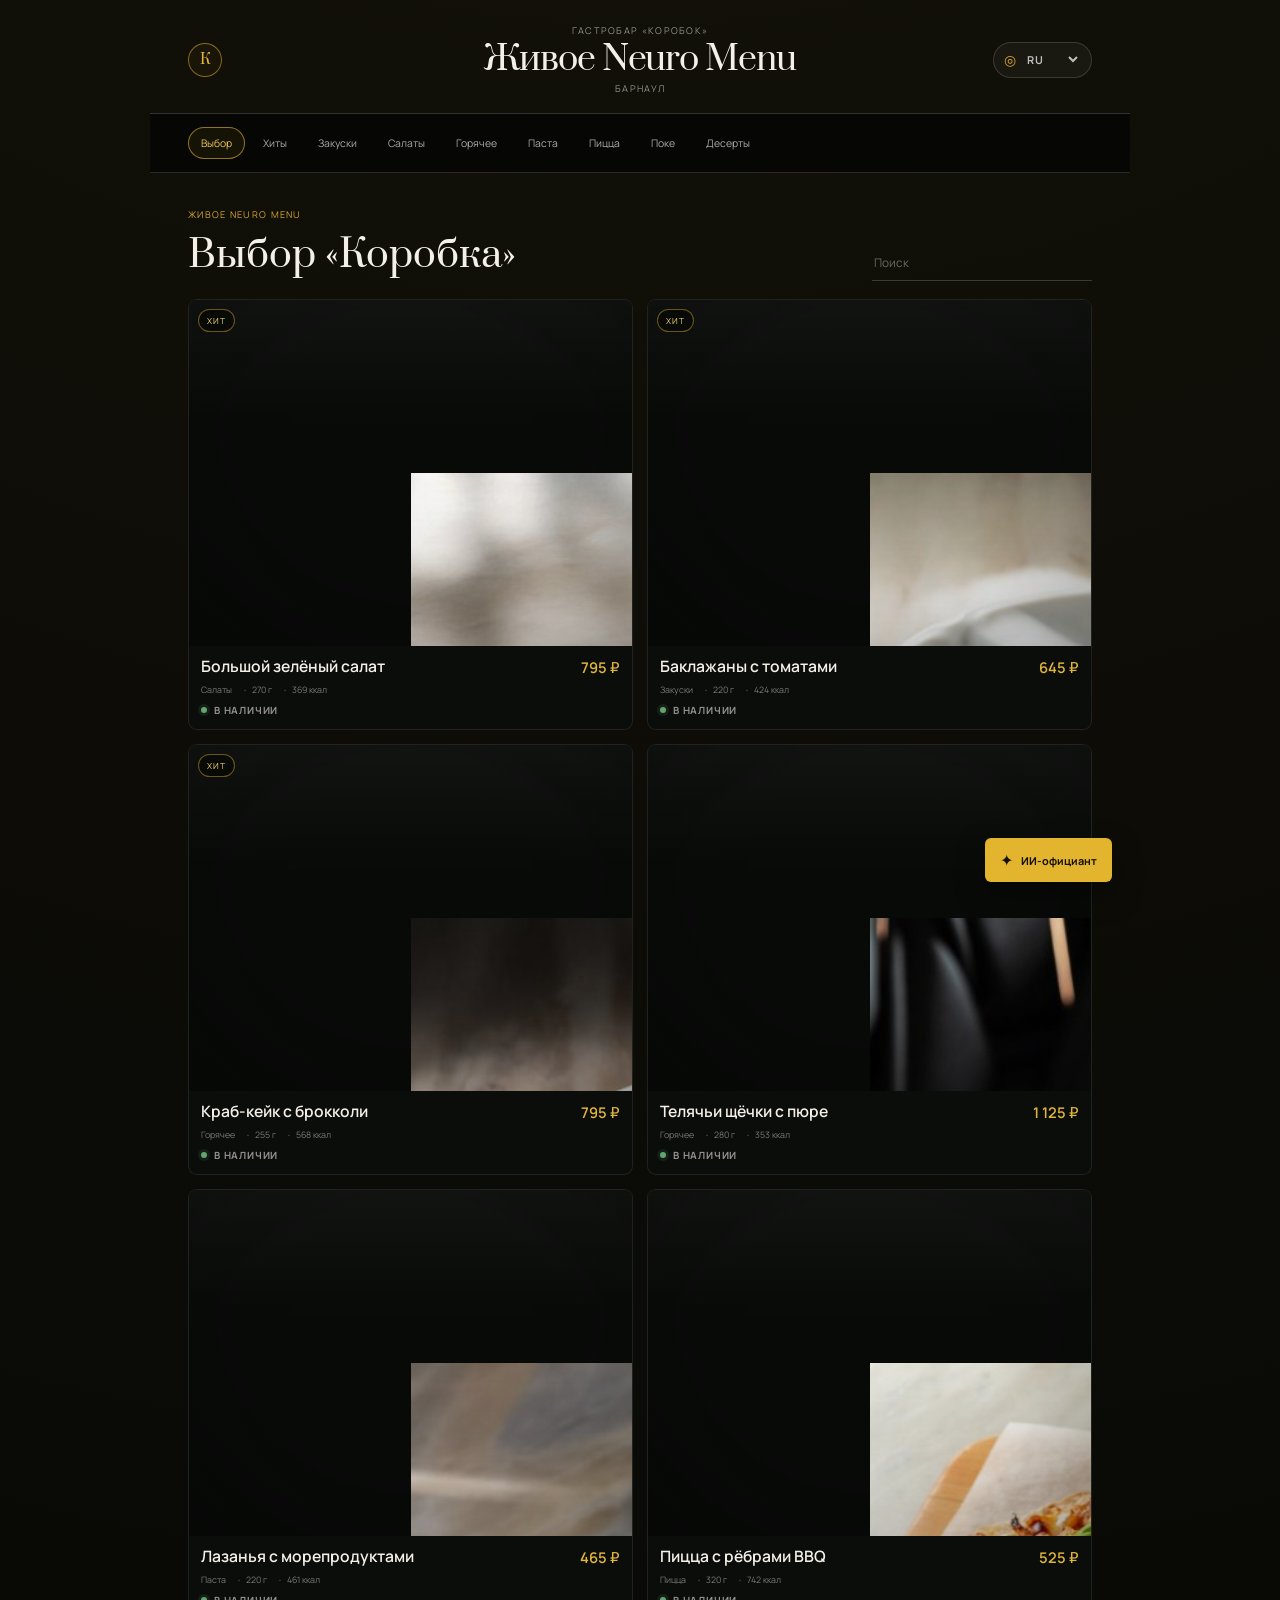
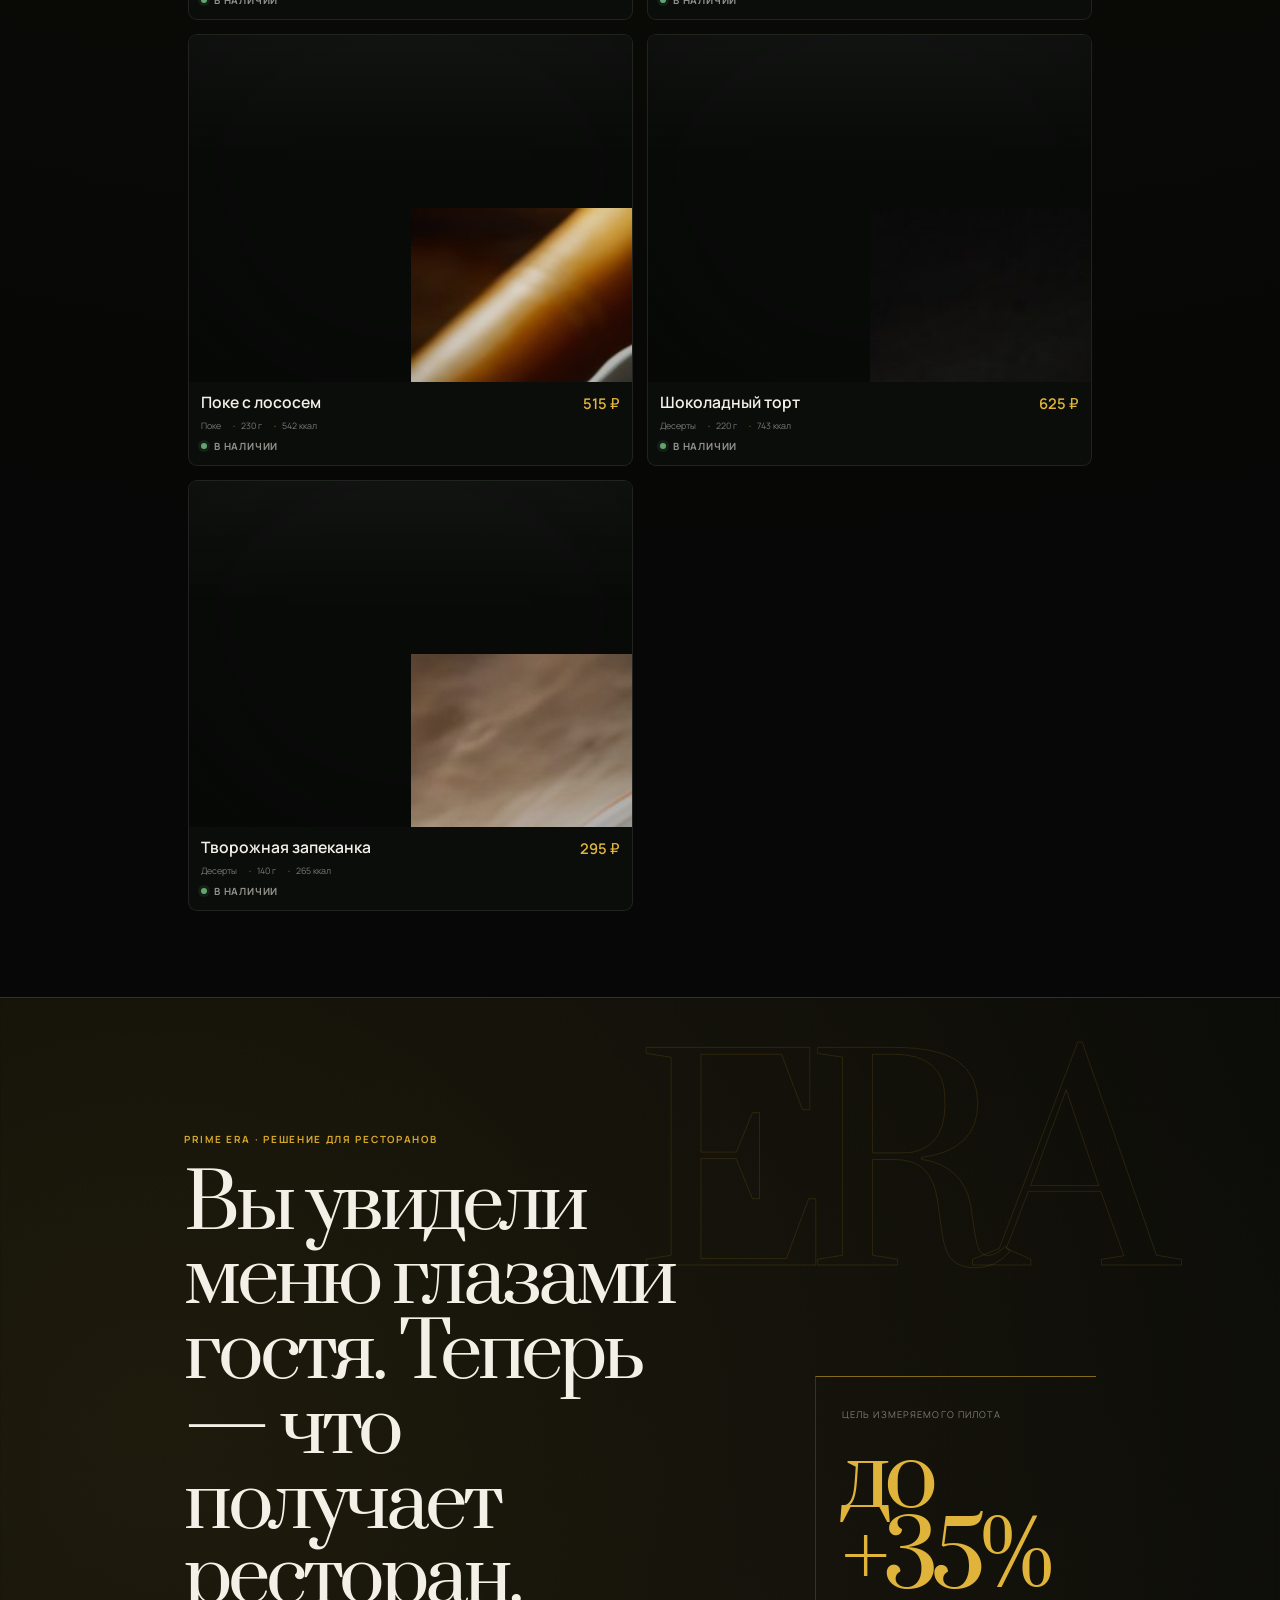
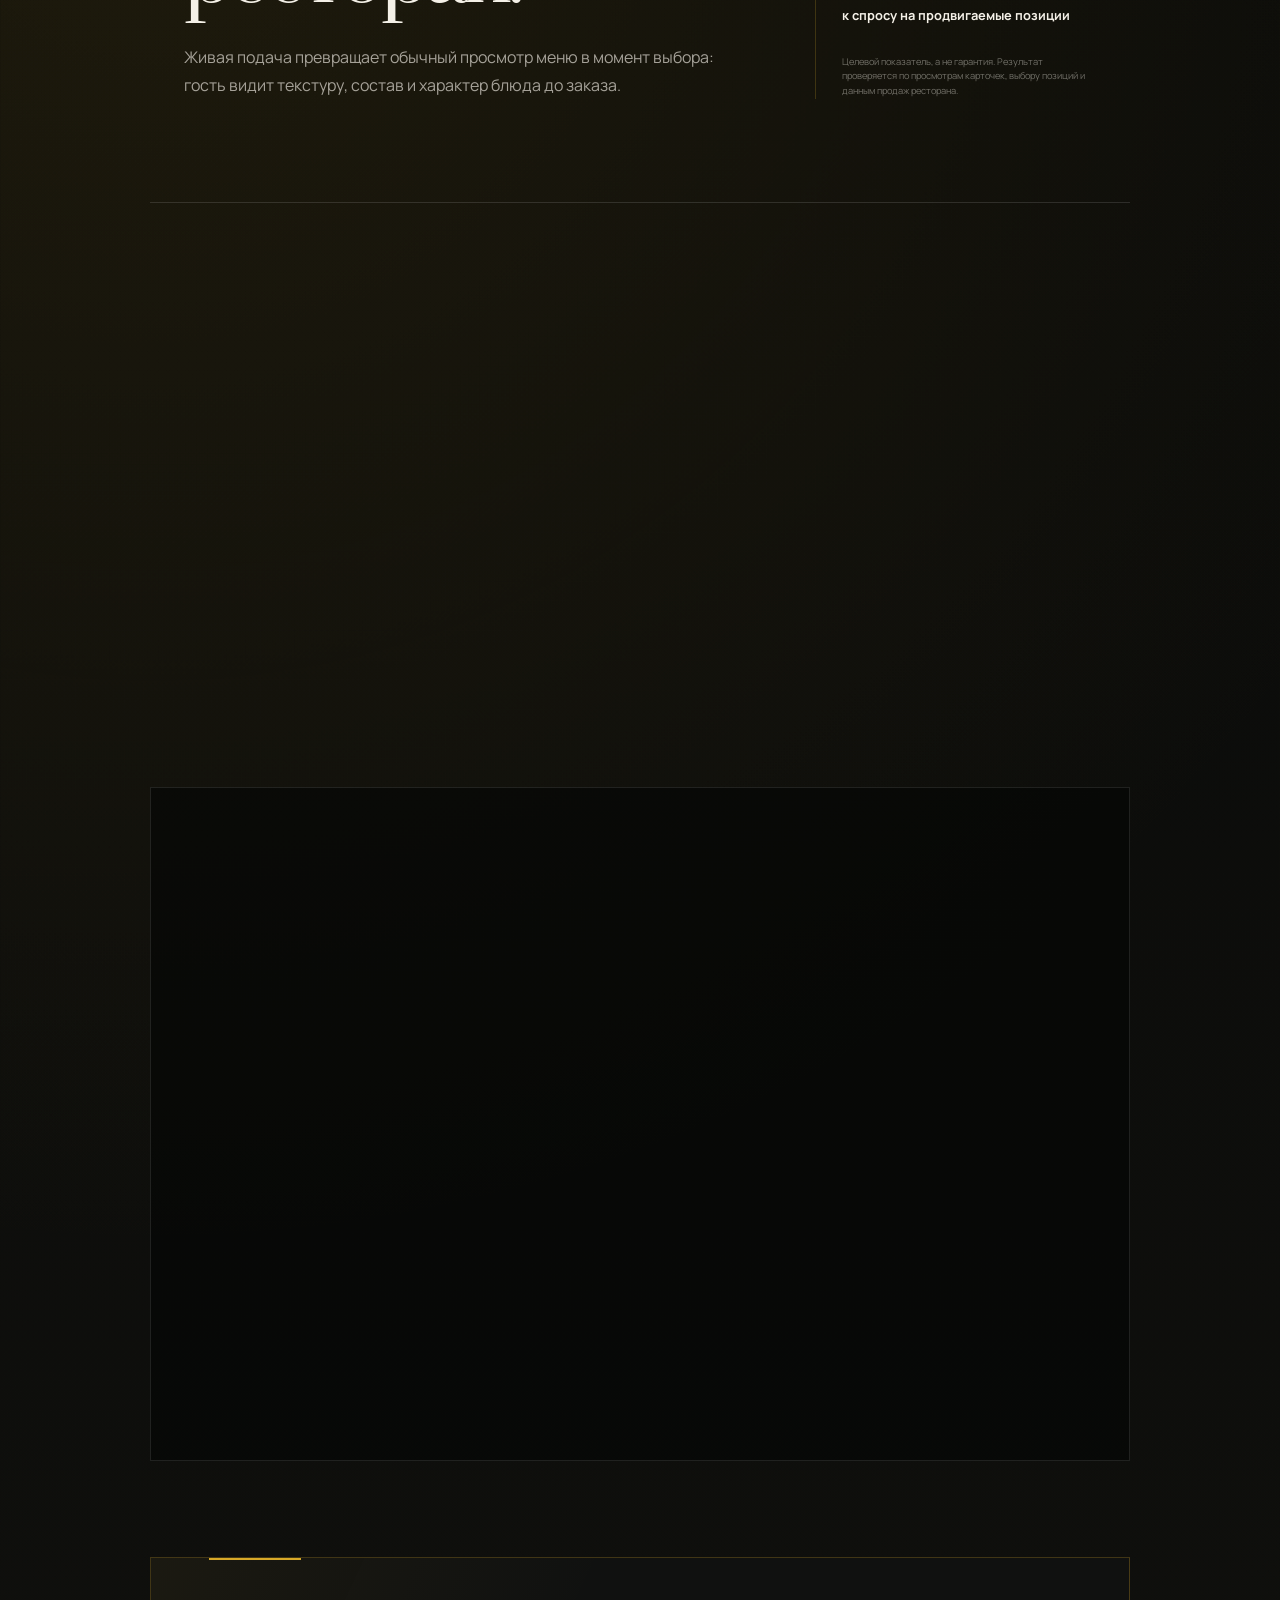
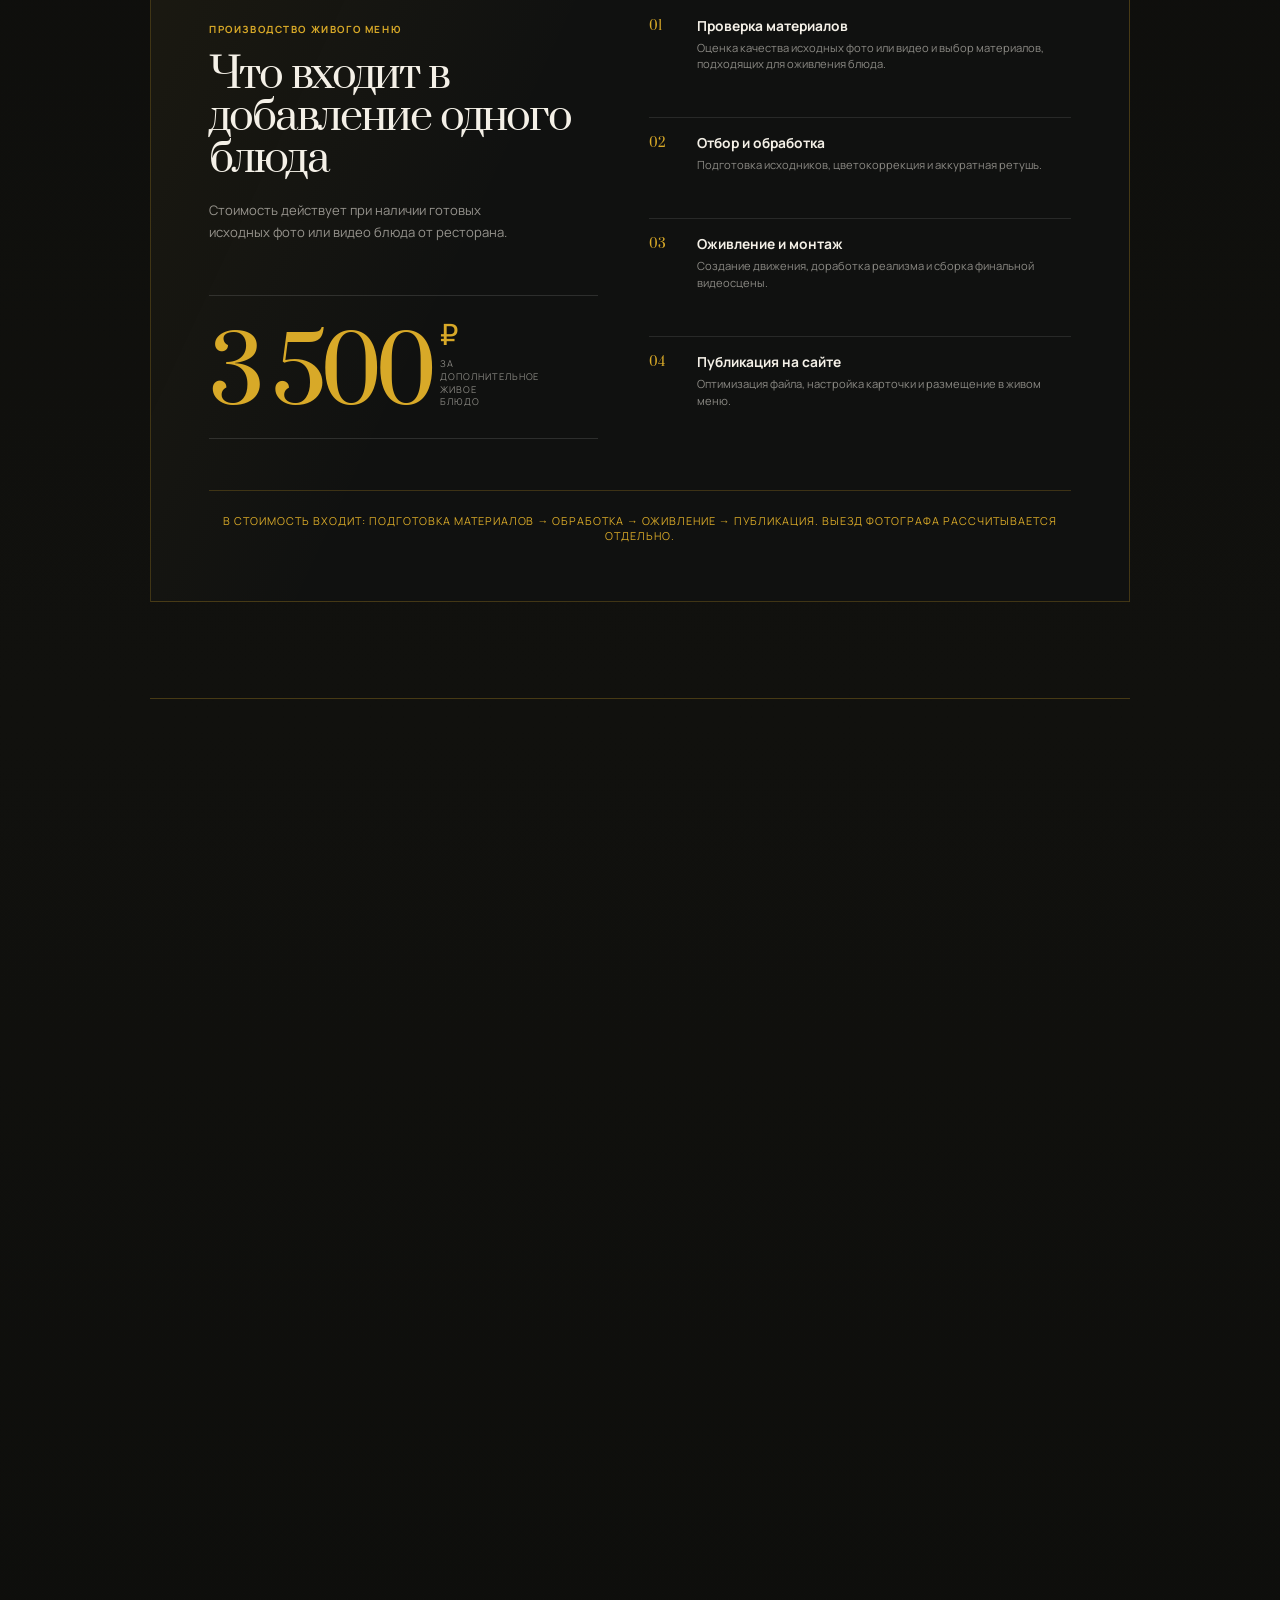
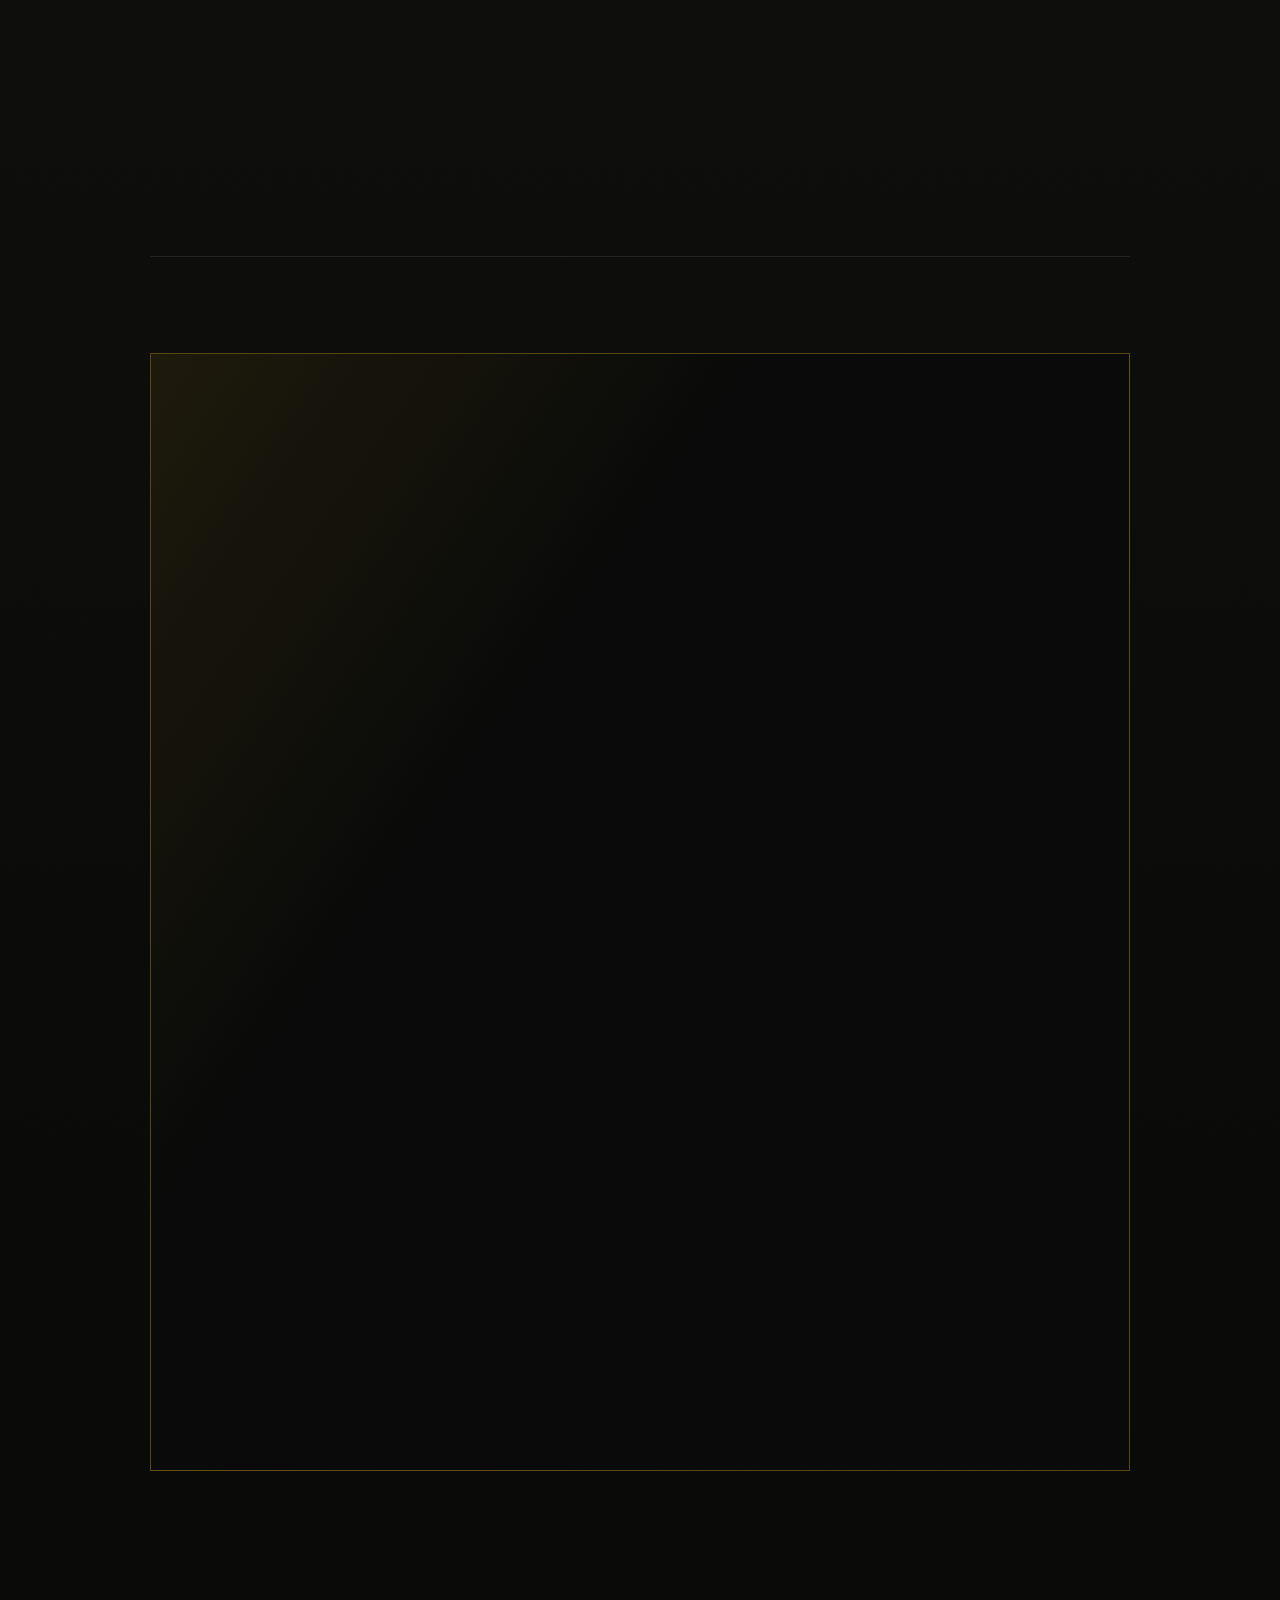
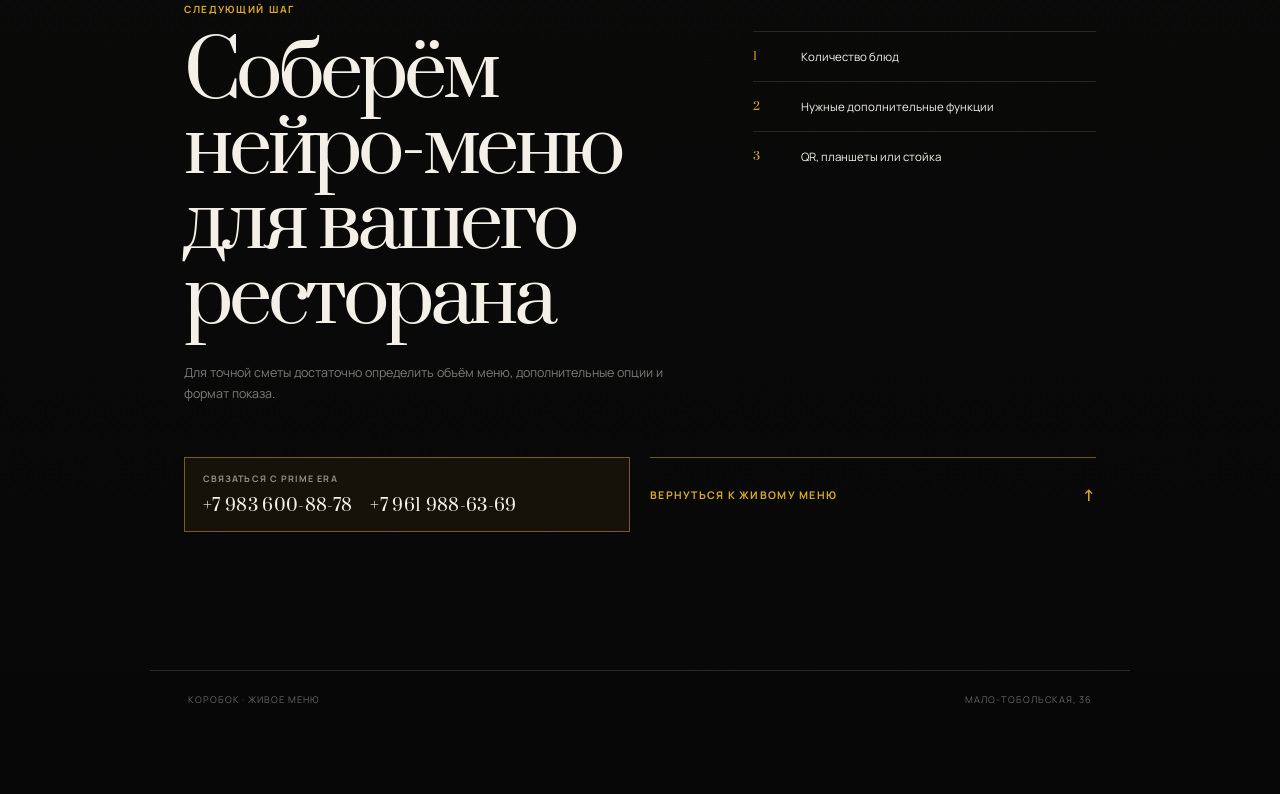
==== commit d800b789: "Revise PRIME ERA add-on pricing" ====
--- a/index.html
+++ b/index.html
@@ -15,7 +15,7 @@
     <meta name="theme-color" content="#f2f1e8" />
     <link rel="icon" type="image/svg+xml" href="/favicon.svg" />
     <title>Коробок — Живое Neuro Menu</title>
-    <script type="module" crossorigin src="/assets/index-Cr1Nal_o.js"></script>
+    <script type="module" crossorigin src="/assets/index-DiOv-mHB.js"></script>
     <link rel="stylesheet" crossorigin href="/assets/index-BNiDgSz0.css">
   </head>
   <body>
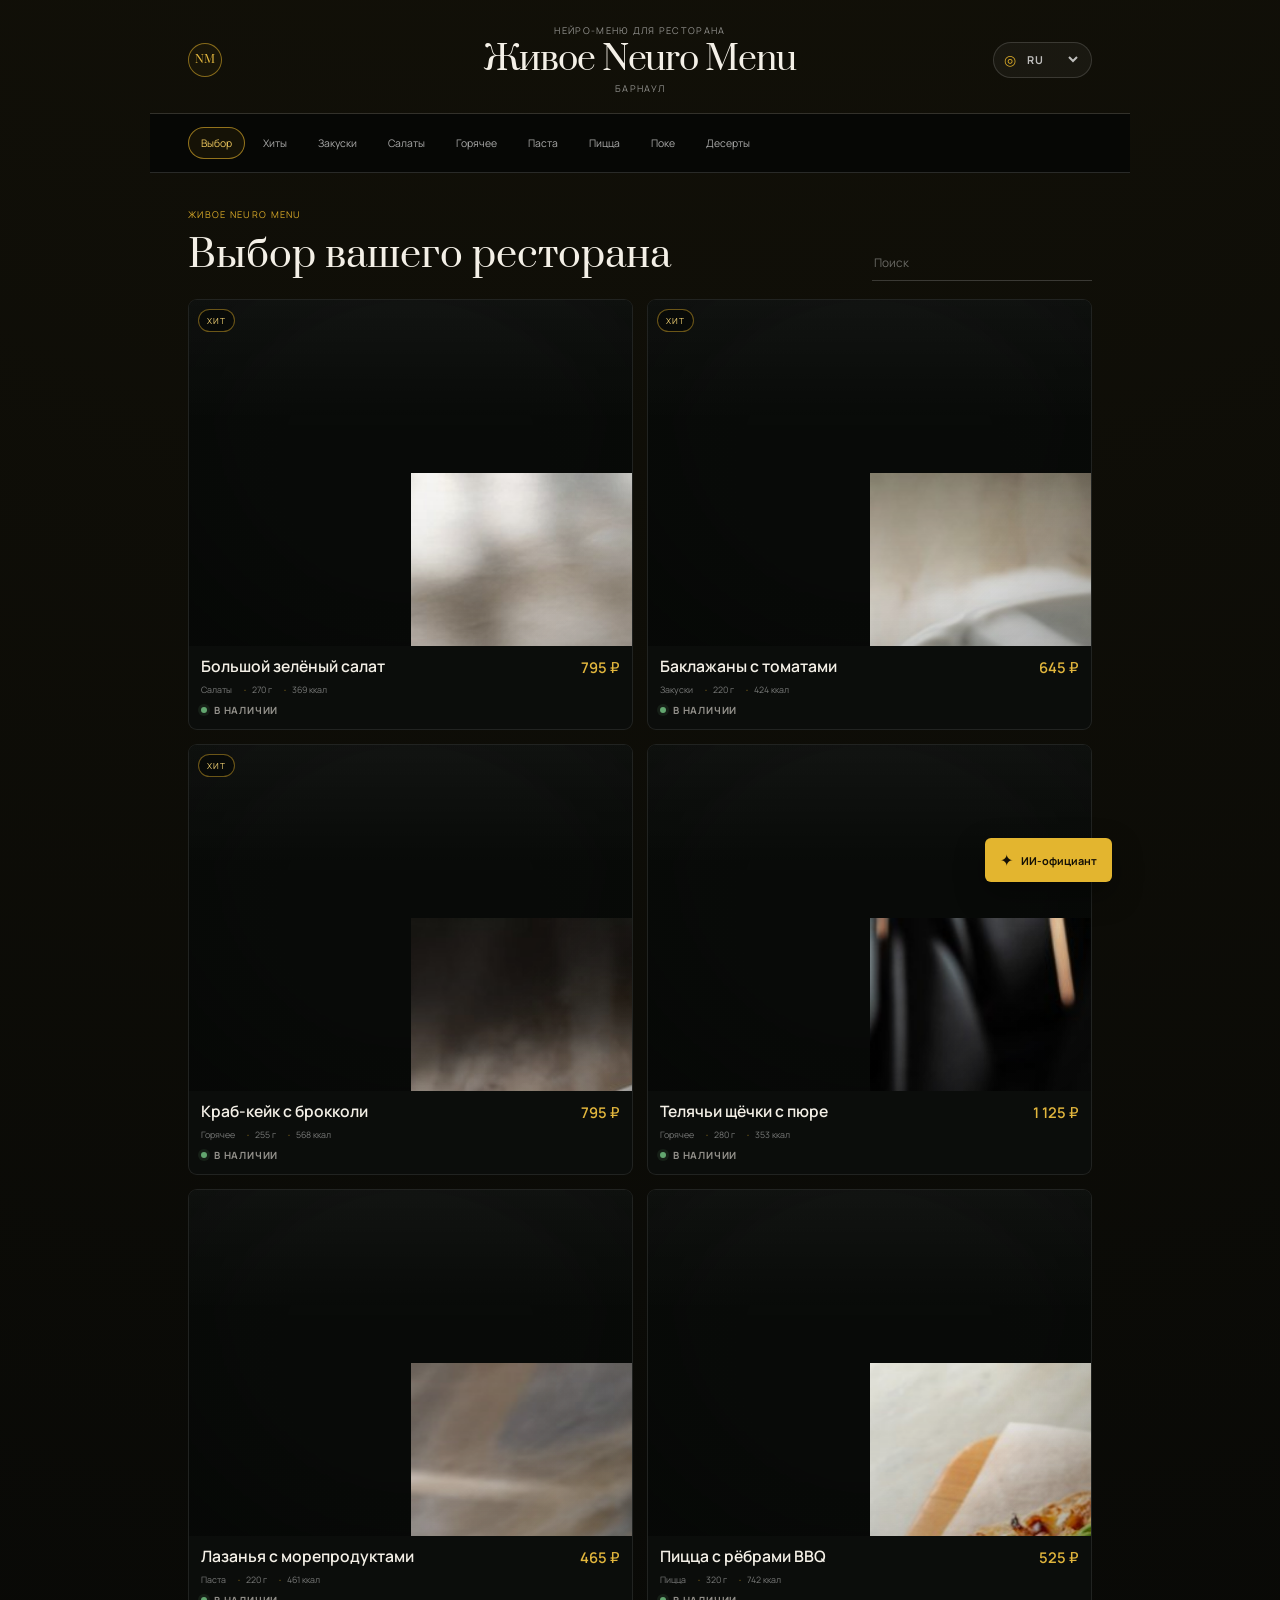
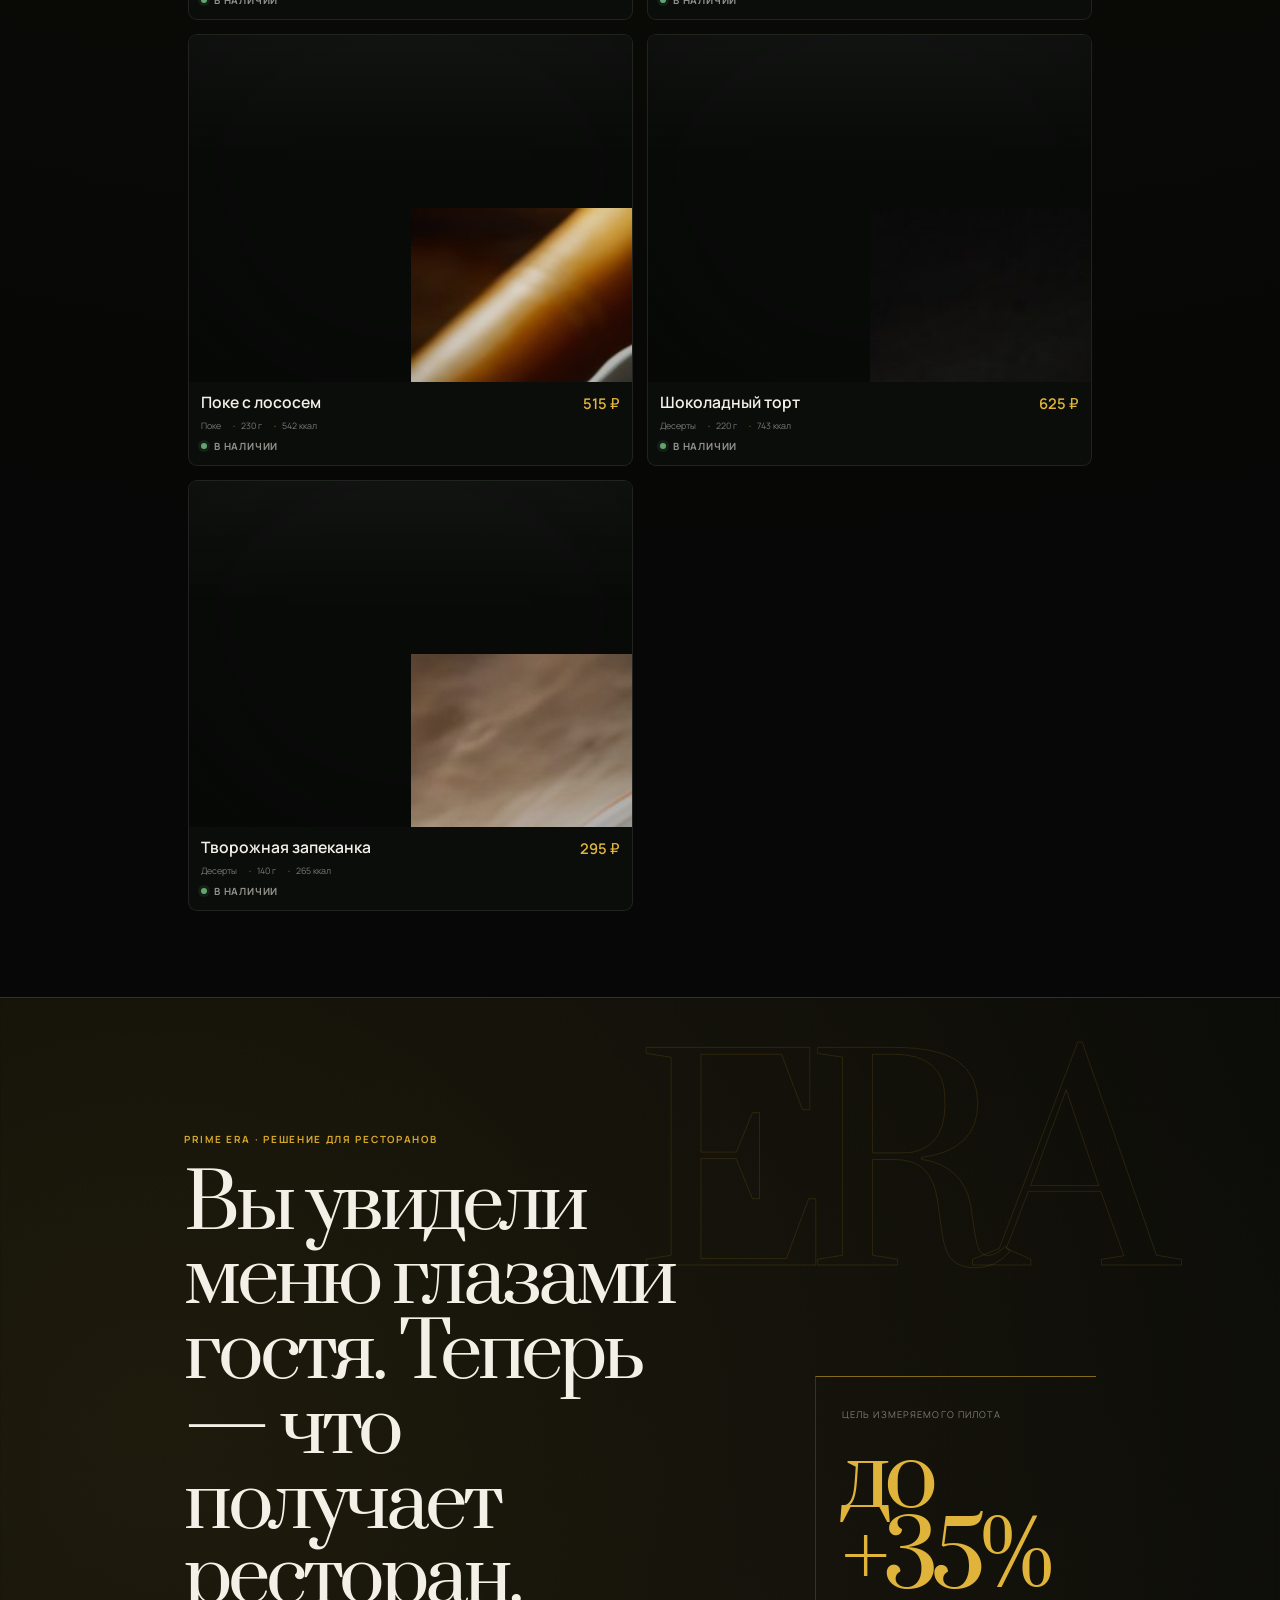
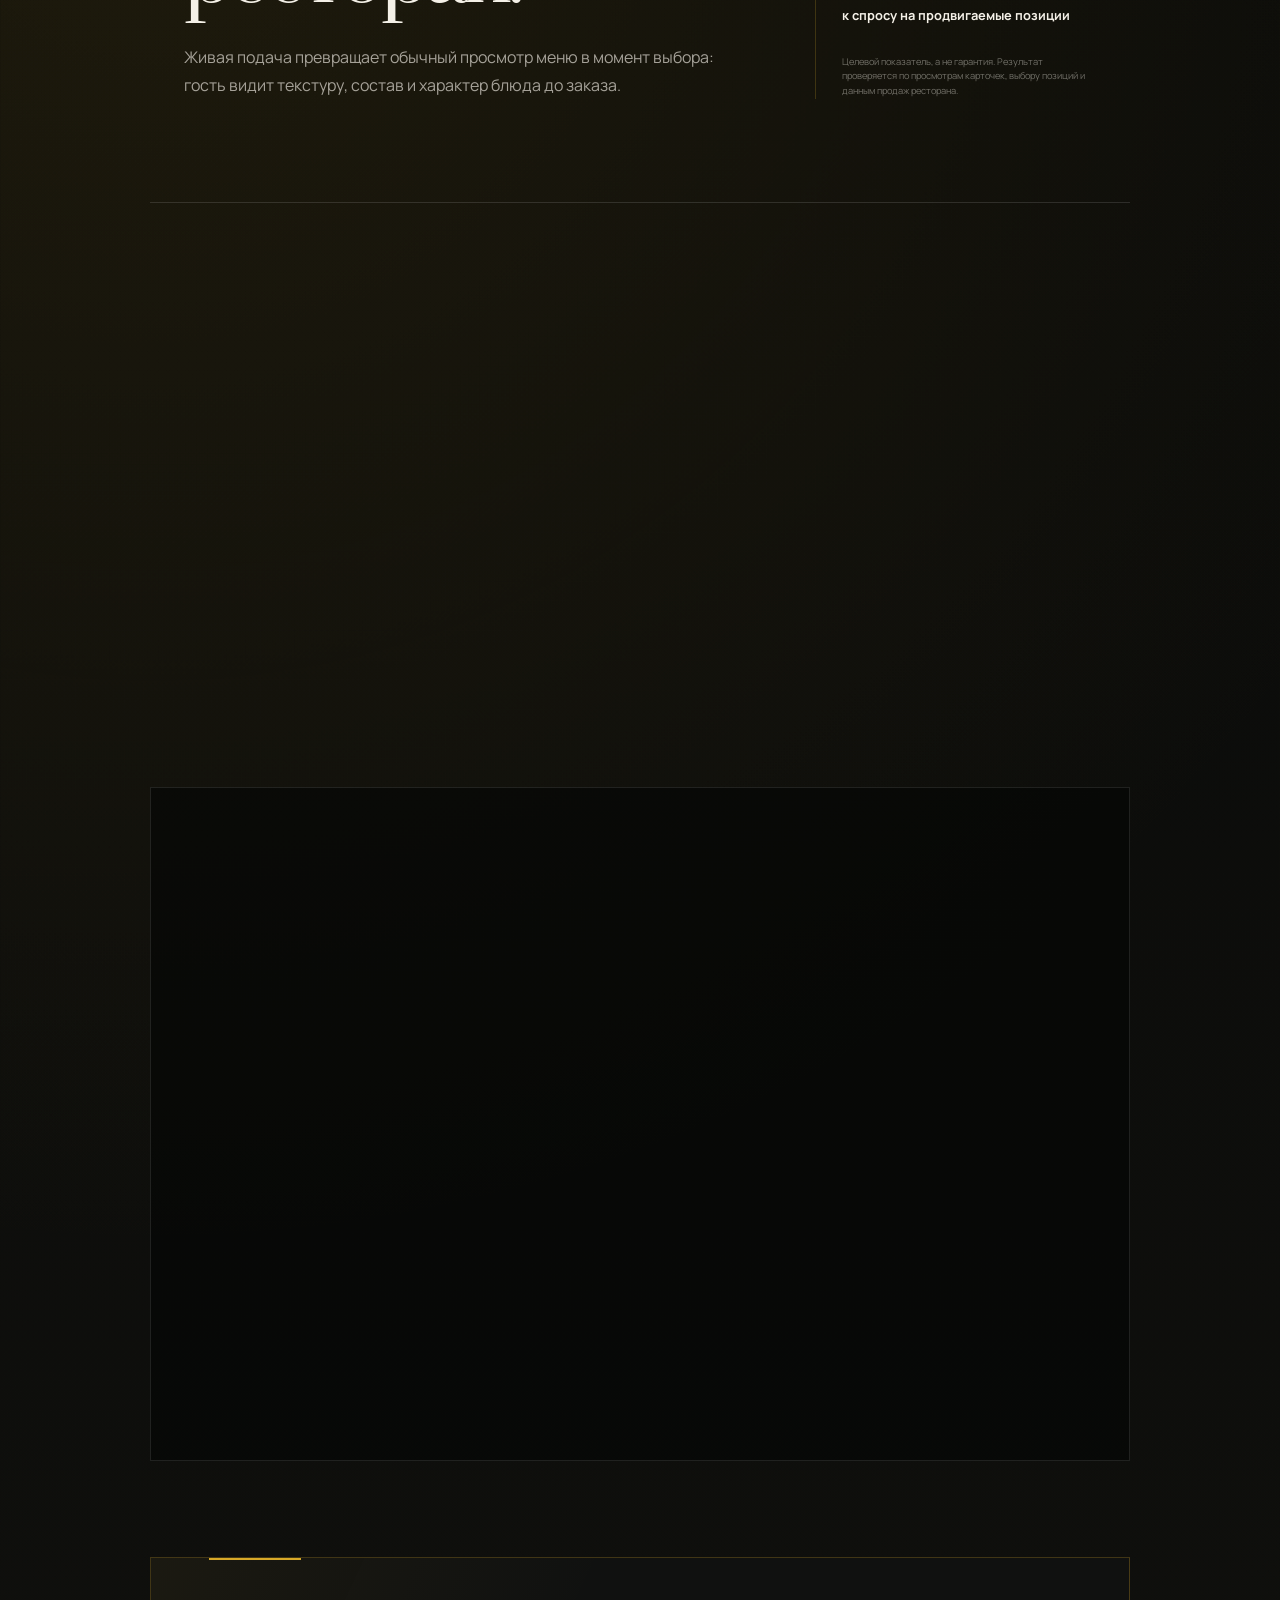
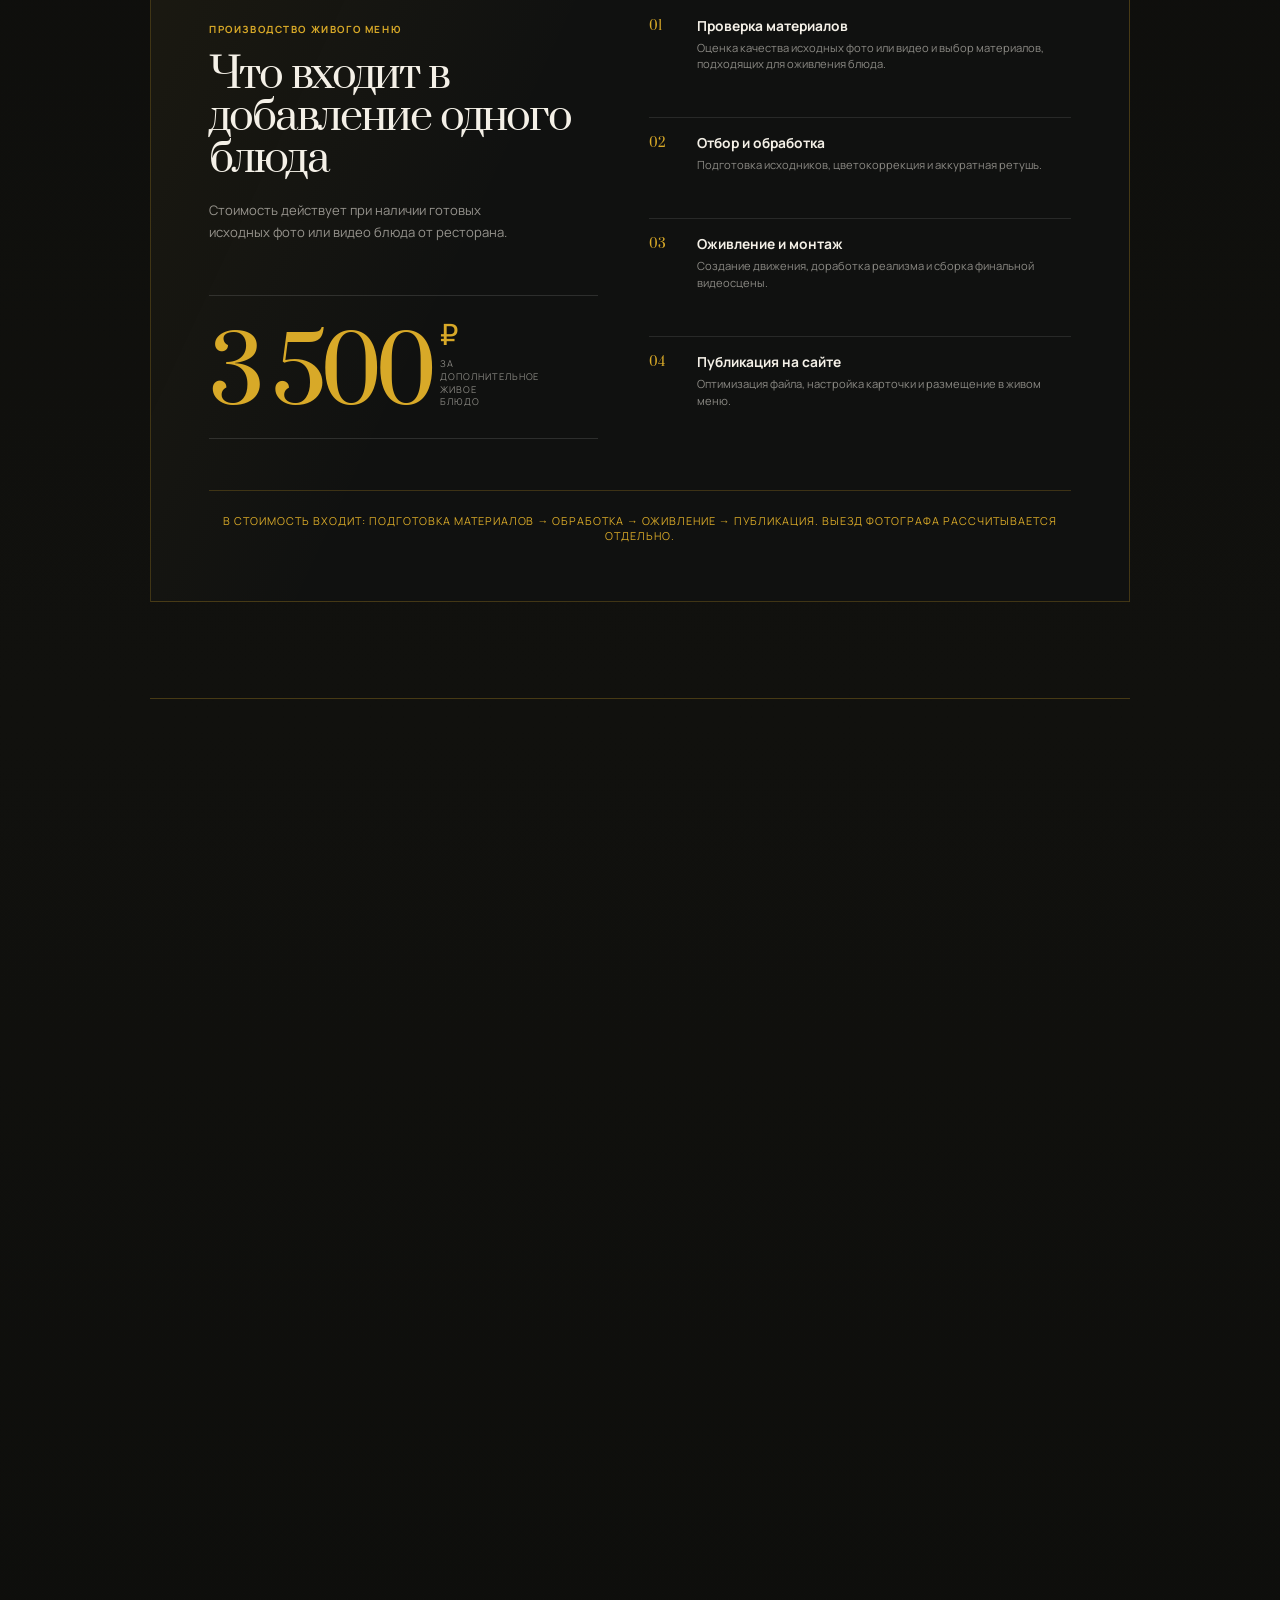
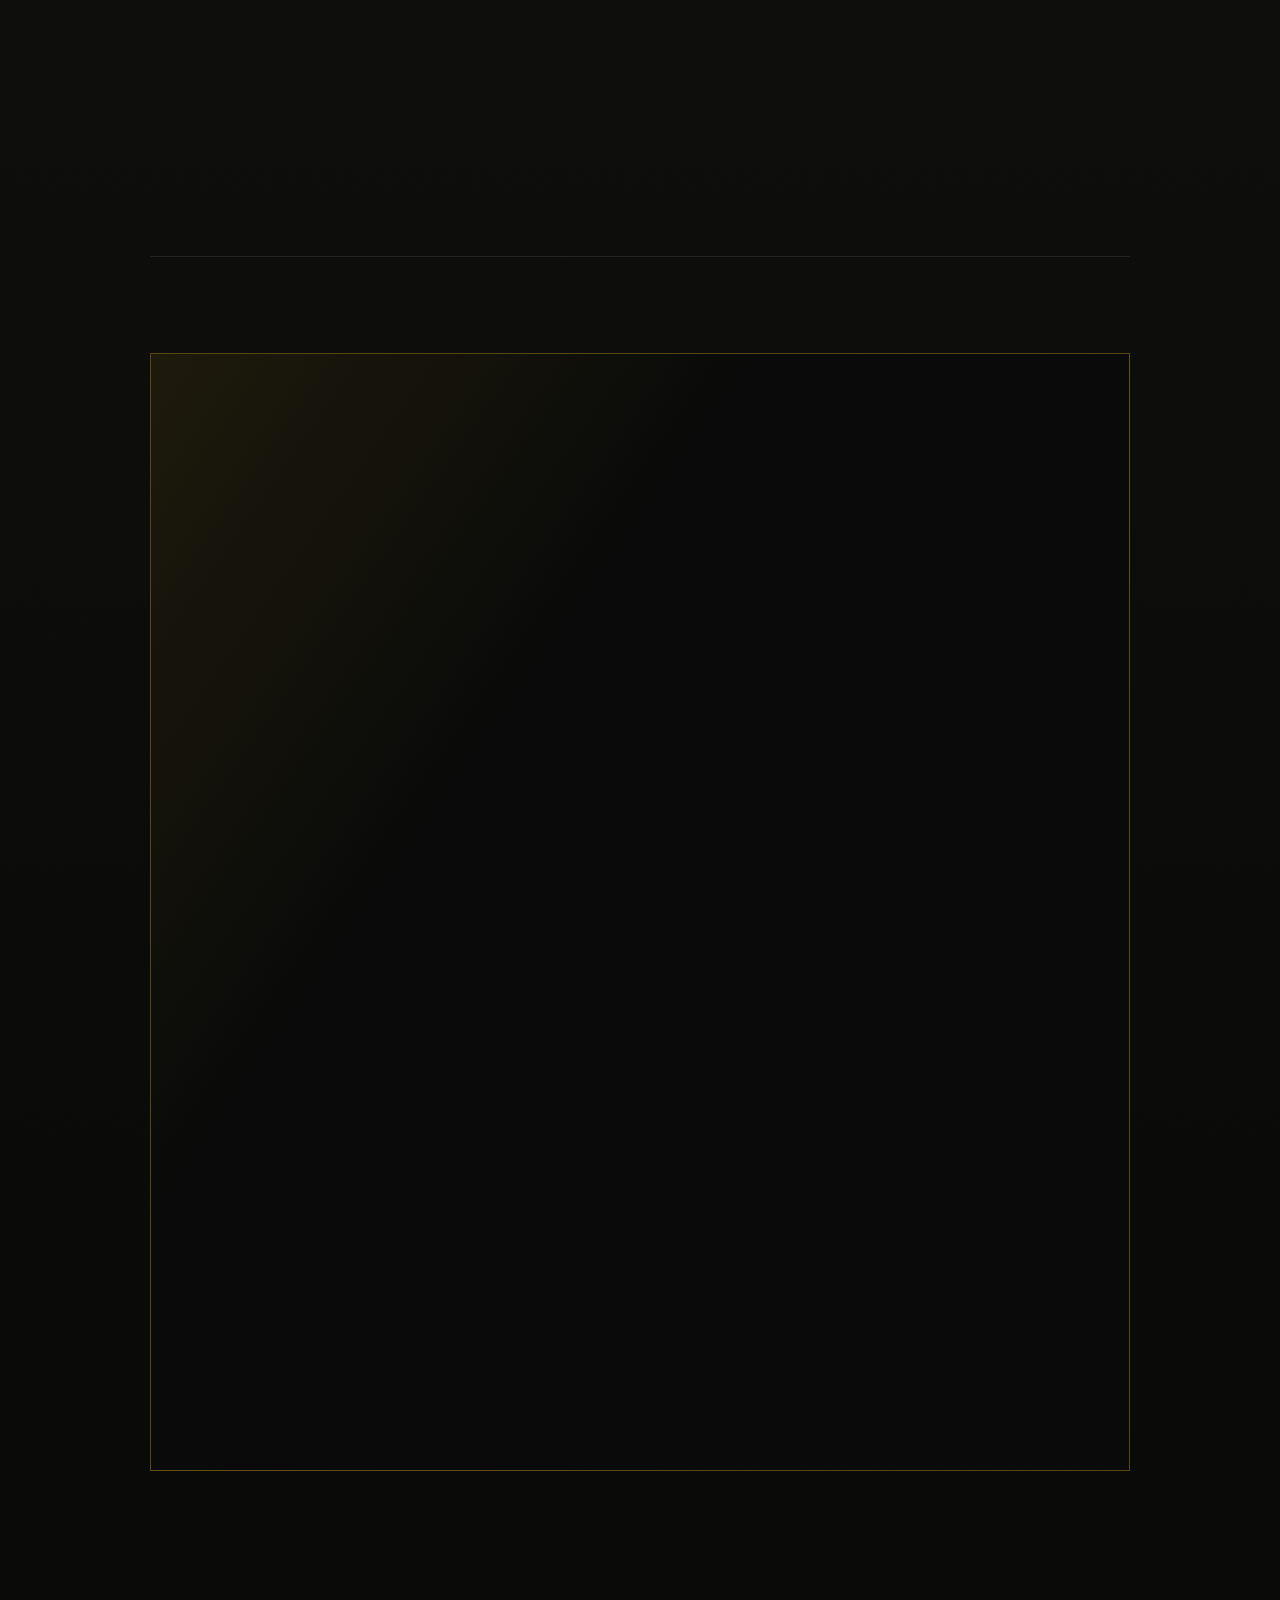
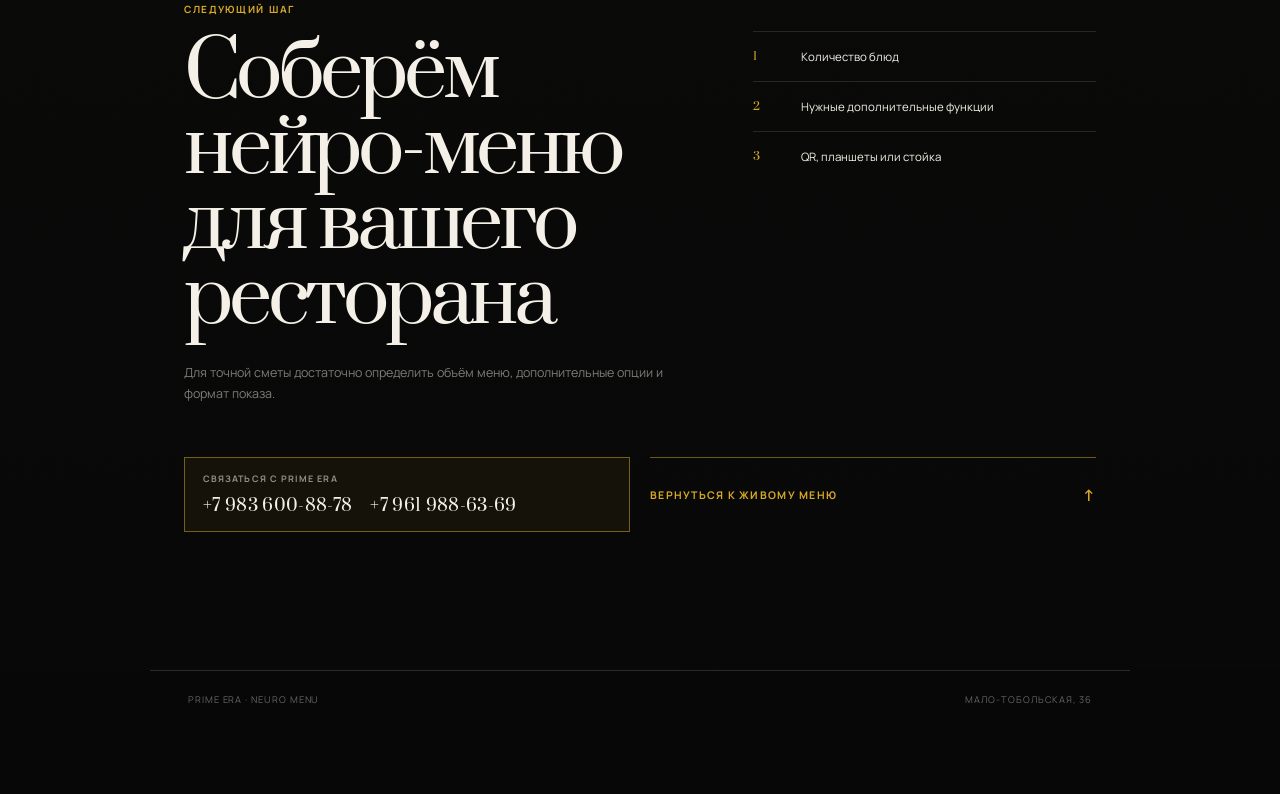
==== commit e9e0a1ce: "Generalize PRIME ERA restaurant branding" ====
--- a/index.html
+++ b/index.html
@@ -5,7 +5,7 @@
     <meta name="viewport" content="width=device-width, initial-scale=1.0" />
     <meta
       name="description"
-      content="Интерактивное меню гастробара «Коробок» в Барнауле."
+      content="Интерактивное живое нейро-меню для ресторана от PRIME ERA."
     />
     <meta
       http-equiv="Content-Security-Policy"
@@ -14,9 +14,9 @@
     <meta name="referrer" content="strict-origin-when-cross-origin" />
     <meta name="theme-color" content="#f2f1e8" />
     <link rel="icon" type="image/svg+xml" href="/favicon.svg" />
-    <title>Коробок — Живое Neuro Menu</title>
-    <script type="module" crossorigin src="/assets/index-DiOv-mHB.js"></script>
-    <link rel="stylesheet" crossorigin href="/assets/index-BNiDgSz0.css">
+    <title>Живое Neuro Menu — PRIME ERA</title>
+    <script type="module" crossorigin src="/assets/index-C6nRq0tV.js"></script>
+    <link rel="stylesheet" crossorigin href="/assets/index-yR2GlE3k.css">
   </head>
   <body>
     <div id="root"></div>
--- a/assets/index-yR2GlE3k.css
+++ b/assets/index-yR2GlE3k.css
@@ -0,0 +1 @@
+@font-face{font-family:Manrope;font-style:normal;font-weight:400 700;font-display:swap;src:url(/fonts/manrope-cyrillic.woff2)format("woff2");unicode-range:U+301,U+400-45F,U+490-491,U+4B0-4B1,U+2116}@font-face{font-family:Manrope;font-style:normal;font-weight:400 700;font-display:swap;src:url(/fonts/manrope-latin.woff2)format("woff2");unicode-range:U+??,U+131,U+152-153,U+2BB-2BC,U+2C6,U+2DA,U+2DC,U+304,U+308,U+329,U+2000-206F,U+20AC,U+2122,U+2191,U+2193,U+2212,U+2215,U+FEFF,U+FFFD}@font-face{font-family:Prata;font-style:normal;font-weight:400;font-display:swap;src:url(/fonts/prata-cyrillic.woff2)format("woff2");unicode-range:U+301,U+400-45F,U+490-491,U+4B0-4B1,U+2116}@font-face{font-family:Prata;font-style:normal;font-weight:400;font-display:swap;src:url(/fonts/prata-latin.woff2)format("woff2");unicode-range:U+??,U+131,U+152-153,U+2BB-2BC,U+2C6,U+2DA,U+2DC,U+304,U+308,U+329,U+2000-206F,U+20AC,U+2122,U+2191,U+2193,U+2212,U+2215,U+FEFF,U+FFFD}:root{color:#f4f0e7;font-synthesis:none;text-rendering:optimizelegibility;--paper:#090a09;--paper-deep:#111311;--ink:#f4f0e7;--muted:#96978f;--green:#d8a928;--green-dark:#070907;--clay:#b88924;--line:#ffffff24;background:#060706;font-family:Manrope,Arial,sans-serif}*{box-sizing:border-box}html{scroll-behavior:smooth}body{background:var(--paper);min-width:320px;min-height:100vh;margin:0}button,input{font:inherit}button,a{-webkit-tap-highlight-color:transparent}button{color:inherit}a{color:inherit;text-decoration:none}img{max-width:100%;display:block}.visually-hidden{clip:rect(0, 0, 0, 0);white-space:nowrap;border:0;width:1px;height:1px;margin:-1px;padding:0;position:absolute;overflow:hidden}.site-header{z-index:20;color:#fff;grid-template-columns:1fr auto 1fr;align-items:center;width:100%;height:104px;padding:20px clamp(20px,4vw,72px);display:grid;position:absolute;top:0;left:0}.wordmark{letter-spacing:-.04em;flex-direction:column;align-items:center;width:max-content;line-height:.8;display:flex}.wordmark span{font-size:clamp(1.5rem,2.4vw,2.2rem);font-weight:600}.wordmark small{letter-spacing:.16em;margin-top:8px;font-family:Prata,Georgia,serif;font-size:.6rem;font-style:italic}.site-header nav{align-items:center;gap:40px;font-size:.85rem;font-weight:600;display:flex}.site-header nav a{padding:10px 0;position:relative}.site-header nav a:after{content:"";transform-origin:100%;background:currentColor;height:1px;transition:transform .18s;position:absolute;bottom:4px;left:0;right:0;transform:scaleX(0)}.site-header nav a:hover:after,.site-header nav a:focus-visible:after{transform-origin:0;transform:scaleX(1)}.site-header__city{text-transform:uppercase;letter-spacing:.12em;border:1px solid #ffffff8c;border-radius:999px;justify-self:end;padding:9px 16px;font-size:.75rem}.hero{color:#fff;background:var(--green-dark);grid-template-columns:minmax(0,.95fr) minmax(0,1.05fr);min-height:760px;display:grid;overflow:hidden}.hero__copy{z-index:2;flex-direction:column;justify-content:center;min-width:0;padding:176px clamp(24px,6vw,108px) 96px;display:flex;position:relative}.eyebrow{text-transform:uppercase;letter-spacing:.16em;margin:0 0 24px;font-size:.68rem;font-weight:600}.hero h1{letter-spacing:-.065em;max-width:760px;margin:0;font-size:clamp(3.2rem,6.1vw,7.5rem);font-weight:500;line-height:.93}.hero h1 em{color:#d5a180;font-family:Prata,Georgia,serif;font-weight:400}.hero__lead{color:#ffffffbf;max-width:510px;margin:34px 0 0;font-size:clamp(1rem,1.3vw,1.2rem);line-height:1.65}.primary-button{width:max-content;color:var(--green-dark);background:var(--paper);cursor:pointer;border:0;border-radius:999px;align-items:center;gap:32px;margin-top:42px;padding:15px 20px 15px 24px;font-size:.84rem;font-weight:600;transition:transform .18s,background .18s;display:flex}.primary-button:hover,.primary-button:focus-visible{background:#fff;transform:translateY(-2px)}.hero__stage{background:#c6a382;min-width:0;position:relative}.hero__stage:before{z-index:1;content:"";pointer-events:none;background:#19110b24;position:absolute;inset:0}.hero__note{z-index:3;color:#fff;align-items:flex-start;gap:12px;display:flex;position:absolute;bottom:46px;right:clamp(20px,4vw,58px)}.hero__note span{border:1px solid #fff9;border-radius:50%;place-items:center;width:34px;height:34px;font-size:.62rem;display:grid}.hero__note p{text-transform:uppercase;letter-spacing:.1em;margin:3px 0 0;font-size:.69rem;line-height:1.5}.dish-stage{perspective:1100px;place-items:center;width:100%;height:100%;min-height:460px;display:grid;position:relative;overflow:hidden}.dish-stage--compact{min-height:760px}.living-dish{background:#090b09;transition:transform .7s cubic-bezier(.2,.7,.2,1);display:block;position:absolute;inset:0;overflow:hidden;transform:translateZ(0)}.living-dish__asset{width:var(--dish-media-size,104%);height:var(--dish-media-size,104%);object-fit:cover;transform-origin:50%;will-change:transform, filter;max-width:none;animation:12s ease-in-out infinite alternate living-camera;display:block;position:absolute;top:50%;left:50%}.living-dish__depth,.living-dish__light,.living-dish__steam-field{pointer-events:none;position:absolute;inset:0}.living-dish__depth{background:radial-gradient(circle at 50% 48%,#0000 45%,#0204023d 100%),linear-gradient(#ffffff0a,#0000 35%,#0000001f)}.living-dish__light{filter:blur(12px);mix-blend-mode:screen;background:linear-gradient(90deg,#0000,#fff6dc29,#0000);border-radius:50%;width:38%;height:150%;animation:9s ease-in-out infinite living-light;top:-25%;left:-45%;transform:rotate(12deg)}.living-dish--fresh .living-dish__light{background:linear-gradient(90deg,#0000,#d7ffbf29,#0000)}.living-dish--gloss .living-dish__light{background:linear-gradient(90deg,#0000,#ffeed63d,#0000);width:24%;animation-duration:7.5s}.living-dish__steam-field{filter:blur(5px);mix-blend-mode:screen;inset:-4% 24% 34%;overflow:visible}.living-dish__steam-field i{opacity:0;transform-origin:50% 100%;background:radial-gradient(at 50% 70%,#ffffff75,#ffffff1a 46%,#0000 72%);border-radius:50%;width:28%;height:68%;animation:4.8s ease-out infinite living-steam;display:block;position:absolute;bottom:0;left:42%}.living-dish__steam-field i:nth-child(2){width:24%;height:58%;animation-duration:5.4s;animation-delay:-1.7s;left:22%}.living-dish__steam-field i:nth-child(3){width:22%;height:62%;animation-duration:5.8s;animation-delay:-3.2s;left:58%}@keyframes living-camera{0%{filter:saturate(1.01)brightness(.99);transform:translate(-50.25%,-49.8%)scale(1.01)}to{filter:saturate(1.045)brightness(1.025);transform:translate(-49.75%,-50.2%)scale(1.035)}}@keyframes living-light{0%,18%{opacity:0;left:-45%}42%,64%{opacity:.62}88%,to{opacity:0;left:112%}}@keyframes living-steam{0%{opacity:0;transform:translateY(18%)scale(.55,.72)rotate(-4deg)}24%{opacity:.42}70%{opacity:.16}to{opacity:0;transform:translate(10%,-72%)scale(1.1,1.48)rotate(8deg)}}.dish-stage__surface{aspect-ratio:1.34;width:min(86%,720px);transform-style:preserve-3d;will-change:transform;background:#ddd7c9;border:9px solid #ffffff24;border-radius:50%;transition:transform .12s ease-out;position:relative;overflow:hidden;box-shadow:0 34px 60px #22140c59,inset 0 5px #fff3}.dish-stage--compact .dish-stage__surface{width:min(88%,760px)}.dish-stage--video{background:#000}.dish-stage--video .dish-stage__surface{aspect-ratio:auto;width:100%;height:100%;box-shadow:none;background:#000;border:0;border-radius:0}.dish-stage__surface .living-dish{border-radius:inherit}.dish-stage__shine{border-radius:inherit;pointer-events:none;background:linear-gradient(125deg,#ffffff2e,#0000 35% 70%,#1d140e24);position:absolute;inset:0}.dish-stage__hint,.dish-stage__status{z-index:2;color:#fff;-webkit-backdrop-filter:blur(10px);backdrop-filter:blur(10px);background:#163f2fdb;position:absolute}.dish-stage__hint{text-transform:uppercase;letter-spacing:.08em;border-radius:999px;align-items:center;gap:9px;padding:10px 14px;font-size:.7rem;display:flex;bottom:22px;left:22px}.dish-stage__live-dot{background:#d8ebbd;border-radius:50%;flex:none;width:7px;height:7px;animation:2.2s ease-in-out infinite live-dot;box-shadow:0 0 0 5px #d8ebbd29}@keyframes live-dot{50%{opacity:.72;box-shadow:0 0 0 8px #d8ebbd0a}}.dish-stage__status{border:1px solid #fff6;border-radius:999px;padding:9px 12px;font-size:.65rem;top:22px;right:22px}.menu-section{padding:110px clamp(20px,4vw,72px) 130px}.section-heading{grid-template-columns:1fr auto;align-items:end;gap:32px;display:grid}.section-heading h2,.about-section h2{letter-spacing:-.07em;margin:0;font-size:clamp(3.5rem,8vw,8rem);font-weight:500;line-height:.86}.section-heading>p{max-width:390px;color:var(--muted);margin:0 0 8px;font-size:.88rem;line-height:1.65}.menu-tools{gap:22px;margin:62px 0 40px;display:grid}.search-field{border-bottom:1px solid var(--ink);align-items:center;gap:12px;min-height:58px;padding:0 20px;display:flex}.search-field input{width:100%;color:var(--ink);background:0 0;border:0;outline:0;font-size:clamp(1rem,2vw,1.3rem)}.search-field input::placeholder{color:#8d887d}.category-list{scrollbar-width:none;gap:8px;display:flex;overflow-x:auto}.category-list::-webkit-scrollbar{display:none}.category-list button{border:1px solid var(--line);cursor:pointer;background:0 0;border-radius:999px;flex:none;padding:10px 16px;font-size:.76rem;transition:color .16s,background .16s,border-color .16s}.category-list button:hover,.category-list button:focus-visible,.category-list button.is-active{border-color:var(--green);color:#fff;background:var(--green)}.dish-grid{grid-template-columns:repeat(3,minmax(0,1fr));gap:42px 18px;display:grid}.dish-card{min-width:0}.dish-card__button{text-align:left;cursor:pointer;background:0 0;border:0;width:100%;padding:0;display:block}.dish-card__media{aspect-ratio:1.32;background:var(--paper-deep);display:block;position:relative;overflow:hidden}.dish-card__button:hover .living-dish,.dish-card__button:focus-visible .living-dish{transform:scale(1.045)}.dish-card__badge{color:#fff;background:var(--clay);text-transform:uppercase;letter-spacing:.1em;border-radius:999px;padding:7px 11px;font-size:.62rem;position:absolute;top:14px;left:14px}.dish-card__availability{color:#171208;text-transform:uppercase;letter-spacing:.08em;background:#e1b73f;border:1px solid #ffffff3d;border-radius:999px;padding:7px 11px;font-size:.6rem;font-weight:800;position:absolute;top:14px;right:14px}.dish-card__availability.is-stopped{color:#f4f0e7;background:#141412e6}.dish-card--stopped .living-dish{filter:grayscale(.72)brightness(.56)}.dish-card__pilot{color:#102016;text-transform:uppercase;letter-spacing:.1em;background:#d8ebbd;border-radius:999px;padding:7px 11px;font-size:.62rem;position:absolute;top:14px;right:14px}.dish-card__view{color:var(--green-dark);opacity:0;background:#f2f1e8f2;border-radius:999px;align-items:center;gap:10px;padding:10px 13px;font-size:.68rem;font-weight:600;transition:transform .18s,opacity .18s;display:flex;position:absolute;bottom:12px;right:12px;transform:translateY(8px)}.dish-card__button:hover .dish-card__view,.dish-card__button:focus-visible .dish-card__view{opacity:1;transform:translateY(0)}.dish-card__content{grid-template-columns:minmax(0,1fr) auto;gap:7px 16px;padding:16px 2px 0;display:grid}.dish-card__meta{color:var(--muted);text-transform:uppercase;letter-spacing:.09em;grid-column:1/-1;justify-content:space-between;font-size:.65rem;display:flex}.dish-card__availability-line{color:#f4f0e794;text-transform:uppercase;letter-spacing:.08em;grid-column:1/-1;align-items:center;gap:7px;font-size:.62rem;font-weight:700;display:inline-flex}.dish-card__availability-line>span,.dish-drawer__availability>span{background:#62a66f;border-radius:50%;flex:none;width:6px;height:6px;box-shadow:0 0 0 3px #62a66f1f}.dish-card__availability-line.is-low,.dish-drawer__availability.is-low{color:#e1b73f}.dish-card__availability-line.is-low>span,.dish-drawer__availability.is-low>span{background:#e1b73f;box-shadow:0 0 0 3px #e1b73f1f}.dish-card__availability-line.is-stopped,.dish-drawer__availability.is-stopped{color:#d99088}.dish-card__availability-line.is-stopped>span,.dish-drawer__availability.is-stopped>span{background:#b94d43;box-shadow:0 0 0 3px #b94d4324}.dish-card__name{font-size:clamp(1rem,1.5vw,1.22rem);font-weight:500;line-height:1.3}.dish-card__price{white-space:nowrap;font-size:clamp(1rem,1.5vw,1.18rem);font-weight:600}.empty-state{border:1px solid var(--line);text-align:center;align-content:center;place-items:center;min-height:360px;padding:60px 24px;display:grid}.empty-state p{margin:0 0 8px;font-size:1.6rem}.empty-state span{color:var(--muted)}.empty-state button{border:1px solid var(--green);color:#fff;background:var(--green);cursor:pointer;border-radius:999px;margin-top:24px;padding:10px 16px}.about-section{color:#fff;background:var(--clay);padding:110px clamp(20px,8vw,142px)}.about-section>div{grid-template-columns:1fr 320px;align-items:end;gap:60px;display:grid}.about-section h2{max-width:960px;font-size:clamp(3.2rem,6.8vw,7rem)}.about-section>div p{color:#ffffffc7;margin:0 0 8px;line-height:1.7}.site-footer{color:#fff;background:var(--green-dark);grid-template-columns:1fr auto 1fr;align-items:end;min-height:260px;padding:54px clamp(20px,4vw,72px);display:grid}.wordmark--footer{align-self:start}.site-footer>div{text-align:center;gap:6px;font-size:.78rem;display:grid}.site-footer p{color:#ffffff80;justify-self:end;margin:0;font-size:.7rem}.drawer-backdrop{z-index:50;-webkit-backdrop-filter:blur(14px);backdrop-filter:blur(14px);background:#121611b8;place-items:center;padding:24px;animation:.18s both fade-in;display:grid;position:fixed;inset:0}.dish-drawer{background:var(--paper);grid-template-columns:minmax(0,1.15fr) minmax(360px,.85fr);width:min(1180px,100%);max-height:calc(100vh - 48px);animation:.26s cubic-bezier(.2,.8,.2,1) both drawer-in;display:grid;position:relative;overflow:auto;box-shadow:0 34px 90px #00000047}.dish-drawer__close{z-index:4;width:44px;height:44px;color:var(--ink);cursor:pointer;background:#f2f1e8eb;border:0;border-radius:50%;place-items:center;display:grid;position:absolute;top:16px;right:16px}.dish-drawer__visual{background:#c6a382;min-height:590px}.salad-pilot{color:#f4f2e9;background:radial-gradient(circle at 24% 18%,#5c754f2e,#0000 28%),#050706;width:100%;height:100%;min-height:590px;position:relative;overflow:hidden}.salad-pilot__mode{z-index:6;-webkit-backdrop-filter:blur(12px);backdrop-filter:blur(12px);background:#050706c2;border:1px solid #ffffff24;border-radius:999px;gap:3px;padding:4px;display:flex;position:absolute;top:18px;left:50%;transform:translate(-50%)}.salad-pilot__mode button{color:#ffffff9e;white-space:nowrap;cursor:pointer;background:0 0;border:0;border-radius:999px;min-height:34px;padding:0 13px;font-size:.65rem;font-weight:700}.salad-pilot__mode button[aria-pressed=true]{color:#0a100c;background:#d8ebbd}.salad-live-view{background:#030403;position:absolute;inset:0;overflow:hidden}.salad-live-view .living-dish__asset{object-fit:contain}.salad-live-view__caption,.salad-live-view__action{z-index:4;position:absolute}.salad-live-view__caption{color:#ffffffd1;-webkit-backdrop-filter:blur(10px);backdrop-filter:blur(10px);background:#050706ad;border:1px solid #ffffff24;border-radius:999px;align-items:center;gap:9px;padding:10px 13px;font-size:.66rem;display:flex;bottom:102px;left:18px}.salad-live-view__action{color:#0a100c;cursor:pointer;background:#d8ebbd;border:0;border-radius:999px;min-height:46px;font-size:.72rem;font-weight:700;bottom:42px;left:18px;right:18px}.salad-photo-orbit{touch-action:none;cursor:ew-resize;background:#030403;outline:none;position:absolute;inset:0;overflow:hidden}.salad-photo-orbit:focus-visible{box-shadow:inset 0 0 0 3px #a9cb86}.salad-photo-orbit>img{object-fit:cover;-webkit-user-select:none;user-select:none;pointer-events:none;width:100%;height:100%;display:block}.salad-photo-orbit>img.is-landscape{object-fit:contain}.salad-photo-orbit__shade{pointer-events:none;background:linear-gradient(#00000061,#0000 28% 62%,#000000d1),radial-gradient(#0000 48%,#0000006b 100%);position:absolute;inset:0}.salad-photo-orbit__counter,.salad-photo-orbit__hint,.salad-photo-orbit__progress,.salad-photo-orbit__controls{z-index:3;position:absolute}.salad-photo-orbit__counter{color:#fffc;-webkit-backdrop-filter:blur(10px);backdrop-filter:blur(10px);text-transform:uppercase;letter-spacing:.08em;background:#0507069e;border:1px solid #ffffff29;border-radius:999px;padding:8px 11px;font-size:.61rem;top:72px;left:18px}.salad-photo-orbit__hint{color:#ffffffb8;pointer-events:none;align-items:center;gap:7px;font-size:.66rem;display:flex;bottom:132px;right:18px}.salad-photo-orbit__progress{justify-content:center;gap:6px;display:flex;bottom:106px;left:18px;right:18px}.salad-photo-orbit__progress button{cursor:pointer;background:#ffffff57;border:0;border-radius:999px;width:18px;height:4px;padding:0}.salad-photo-orbit__progress button[aria-pressed=true]{background:#d8ebbd}.salad-photo-orbit__controls{grid-template-columns:44px 1fr 44px;gap:8px;display:grid;bottom:42px;left:18px;right:18px}.salad-photo-orbit__controls button{color:#fff;-webkit-backdrop-filter:blur(10px);backdrop-filter:blur(10px);cursor:pointer;background:#050706b8;border:1px solid #fff3;border-radius:999px;min-height:44px;font-size:.72rem;font-weight:700}.salad-photo-orbit__controls button:disabled{opacity:.34;cursor:default}.salad-photo-orbit__controls .is-primary{color:#0a100c;background:#d8ebbd}.salad-pilot__canvas{position:absolute;inset:0}.salad-pilot__canvas canvas{touch-action:none;display:block}.salad-pilot__loading,.salad-pilot__fallback{background:#050706;place-items:center;display:grid;position:absolute;inset:0}.salad-pilot__loading{color:#ffffffad;text-transform:uppercase;letter-spacing:.1em;font-size:.76rem}.salad-pilot__fallback img{object-fit:cover;opacity:.74;width:100%;height:100%}.salad-pilot__fallback span{color:#fff;text-align:center;background:#000000b8;border-radius:999px;padding:11px 14px;font-size:.7rem;position:absolute;bottom:20px;left:20px;right:20px}.salad-pilot__badge,.salad-pilot__ingredients,.salad-pilot__controls,.salad-pilot__intro-status,.salad-pilot__note{z-index:3;position:absolute}.salad-pilot__intro-status{color:#ffffffd1;-webkit-backdrop-filter:blur(10px);backdrop-filter:blur(10px);text-transform:uppercase;letter-spacing:.09em;pointer-events:none;background:#050706ad;border:1px solid #ffffff29;border-radius:999px;padding:9px 13px;font-size:.62rem;top:50%;left:50%;transform:translate(-50%,-50%)}.salad-pilot__badge{pointer-events:none;gap:5px;display:grid;top:72px;left:20px}.salad-pilot__badge span,.salad-pilot__ingredients>span{color:#a9cb86;text-transform:uppercase;letter-spacing:.12em;font-size:.6rem}.salad-pilot__badge strong{font-size:.78rem;font-weight:600}.salad-pilot__ingredients{-webkit-backdrop-filter:blur(12px);backdrop-filter:blur(12px);opacity:0;pointer-events:none;background:#050706b8;border:1px solid #ffffff24;border-radius:16px;width:min(190px,38%);padding:14px;transition:transform .3s,opacity .3s;top:76px;right:18px;transform:translate(18px)}.salad-pilot__ingredients.is-visible{opacity:1;transform:translate(0)}.salad-pilot__ingredients ul{gap:7px;margin:10px 0 0;padding:0;font-size:.7rem;list-style:none;display:grid}.salad-pilot__ingredients li:before{color:#a9cb86;content:"•";margin-right:7px}.salad-pilot__controls{align-items:center;gap:9px;display:flex;bottom:48px;left:18px;right:18px}.salad-pilot__controls button{color:#0a100c;cursor:pointer;background:#d8ebbd;border:1px solid #fff3;border-radius:999px;min-height:44px;padding:0 16px;font-size:.7rem;font-weight:700}.salad-pilot__controls button:disabled{cursor:wait;opacity:.46}.salad-pilot__controls .salad-pilot__reset{color:#fff;-webkit-backdrop-filter:blur(10px);backdrop-filter:blur(10px);background:#050706b3;align-items:center;gap:7px;display:flex}.salad-pilot__note{color:#ffffff85;text-align:right;pointer-events:none;margin:0;font-size:.58rem;bottom:16px;left:20px;right:20px}.dish-drawer__content{flex-direction:column;padding:clamp(52px,7vw,96px) clamp(28px,5vw,70px) 46px;display:flex}.dish-drawer__eyebrow{color:var(--green);text-transform:uppercase;letter-spacing:.11em;gap:14px;font-size:.65rem;display:flex}.dish-drawer h2{letter-spacing:-.06em;margin:22px 0 24px;font-size:clamp(2.5rem,4.7vw,5rem);font-weight:500;line-height:.95}.dish-drawer__content>p{color:var(--muted);margin:0;line-height:1.7}.dish-ingredients{margin-top:30px}.dish-ingredients h3{color:#e3b52f;text-transform:uppercase;letter-spacing:.11em;margin:0 0 13px;font-size:.62rem;font-weight:600}.dish-ingredients ul{flex-wrap:wrap;gap:7px;margin:0;padding:0;list-style:none;display:flex}.dish-ingredients li{color:#f4f0e7d1;background:#ffffff09;border:1px solid #ffffff1f;border-radius:999px;padding:7px 10px;font-size:.64rem}.nutrition{border-top:1px solid var(--line);border-bottom:1px solid var(--line);grid-template-columns:repeat(4,1fr);margin:32px 0 0;padding:20px 0;display:grid}.nutrition div{gap:8px;display:grid}.nutrition dt{color:var(--muted);text-transform:uppercase;letter-spacing:.08em;font-size:.6rem}.nutrition dd{margin:0;font-size:.85rem;font-weight:600}.dish-drawer__footer{gap:12px;margin-top:auto;padding-top:42px;display:grid}.dish-drawer__footer strong{font-size:2rem}.dish-drawer__footer span{color:var(--muted);font-size:.68rem}@keyframes fade-in{0%{opacity:0}}@keyframes drawer-in{0%{opacity:0;transform:translateY(24px)scale(.985)}}@media (width<=900px){.site-header{grid-template-columns:1fr auto}.site-header nav{display:none}.hero{grid-template-columns:1fr;min-height:auto}.hero__copy{min-height:690px;padding-top:148px}.hero__stage,.dish-stage--compact{min-height:620px}.dish-grid{grid-template-columns:repeat(2,minmax(0,1fr))}.about-section>div{grid-template-columns:1fr}.about-section>div p{max-width:520px}.dish-drawer{grid-template-columns:1fr}.dish-drawer__visual,.salad-pilot{min-height:min(58vh,520px)}.dish-drawer__content{min-height:520px}}@media (width<=620px){.site-header{height:84px;padding:16px 18px}.wordmark span{font-size:1.45rem}.site-header__city{padding:8px 12px;font-size:.64rem}.hero__copy{min-height:640px;padding:126px 20px 62px}.hero h1{font-size:clamp(3.15rem,15vw,5rem)}.hero__lead{max-width:390px;font-size:.95rem}.primary-button{justify-content:space-between;width:100%}.hero__stage,.dish-stage--compact{min-height:480px}.dish-stage__surface,.dish-stage--compact .dish-stage__surface{width:92%}.hero__note{bottom:20px;right:18px}.menu-section{padding-top:82px;padding-bottom:90px}.section-heading{grid-template-columns:1fr}.section-heading>p{margin:0}.menu-tools{margin-top:42px}.dish-grid{grid-template-columns:1fr;gap:34px}.dish-card__view{opacity:1;transform:none}.about-section{padding-top:78px;padding-bottom:82px}.site-footer{grid-template-columns:1fr;align-items:start;gap:42px;min-height:300px}.site-footer>div{text-align:left}.site-footer p{justify-self:start}.drawer-backdrop{align-items:end;padding:0}.dish-drawer{border-radius:22px 22px 0 0;width:100%;max-height:94vh}.dish-drawer__visual,.dish-drawer__visual .dish-stage{min-height:340px}.salad-pilot{min-height:420px}.salad-pilot__badge{top:62px;left:14px}.salad-pilot__mode{top:12px}.salad-pilot__mode button{min-height:32px;padding:0 11px;font-size:.61rem}.salad-photo-orbit__counter{top:62px;left:12px}.salad-photo-orbit__hint{bottom:128px;right:12px}.salad-photo-orbit__progress{gap:5px;bottom:102px;left:12px;right:12px}.salad-photo-orbit__progress button{width:15px}.salad-photo-orbit__controls{bottom:42px;left:12px;right:12px}.salad-pilot__ingredients{width:156px;padding:11px;top:66px;right:12px}.salad-pilot__ingredients ul{gap:5px;font-size:.64rem}.salad-pilot__controls{bottom:44px;left:12px;right:12px}.salad-pilot__controls button{min-height:42px;padding:0 13px}.salad-pilot__note{font-size:.54rem;bottom:12px;left:14px;right:14px}.dish-drawer__content{min-height:480px;padding:42px 24px 34px}.nutrition{grid-template-columns:repeat(2,1fr);gap:20px}}@media (prefers-reduced-motion:reduce){*,:before,:after{scroll-behavior:auto!important;transition-duration:.01ms!important;animation-duration:.01ms!important;animation-iteration-count:1!important}.dish-stage__surface{transform:none!important}.living-dish__asset{transform:translate(-50%,-50%)!important}}.neuro-app{color:#f4f0e7;background:radial-gradient(circle at 50% -12%,#d8a92814,#0000 34%),#060706;min-height:100vh}.neuro-header{border-bottom:1px solid var(--line);grid-template-columns:1fr auto 1fr;align-items:center;width:min(100%,980px);margin:0 auto;padding:26px clamp(16px,4vw,38px) 20px;display:grid}.neuro-header__mark{color:#e4b83e;letter-spacing:-.04em;cursor:pointer;background:#d8a9280a;border:1px solid #d8a92894;border-radius:50%;place-items:center;width:34px;height:34px;font-family:Prata,Georgia,serif;font-size:.68rem;transition:background .18s,transform .18s;display:grid}.neuro-header__mark:hover,.neuro-header__mark:focus-visible{background:#d8a92824;transform:rotate(-8deg)}.neuro-header__brand{justify-items:center;line-height:1;display:grid}.neuro-header__brand span,.neuro-header__brand small{color:#ffffff8a;text-transform:uppercase;letter-spacing:.14em;font-size:.58rem}.neuro-header__brand strong{letter-spacing:-.03em;margin:8px 0 7px;font-family:Prata,Georgia,serif;font-size:clamp(1.45rem,4vw,2.1rem);font-weight:400}.neuro-header__language{color:#ffffffb8;cursor:pointer;background:#ffffff0a;border:1px solid #ffffff24;border-radius:999px;justify-content:center;justify-self:end;align-items:center;gap:7px;min-width:74px;height:36px;padding:0 10px;font-size:.68rem;transition:border-color .18s,background .18s;display:inline-flex}.neuro-header__language:hover,.neuro-header__language:focus-within{background:#d8a92814;border-color:#d8a92899}.neuro-header__language .neuro-header__globe{color:#d8a928;margin:0;font-size:.9rem}.neuro-header__language select{min-width:34px;color:inherit;font:inherit;letter-spacing:.08em;cursor:pointer;background:0 0;border:0;outline:none;padding:0 14px 0 0;font-weight:700}.neuro-header__language option{color:#111;background:#fff}.neuro-menu-shell{position:relative}.neuro-categories{z-index:12;border-bottom:1px solid var(--line);-webkit-backdrop-filter:blur(18px);backdrop-filter:blur(18px);scrollbar-width:none;background:#060706e6;gap:5px;width:min(100%,980px);margin:0 auto;padding:13px clamp(16px,4vw,38px);display:flex;position:sticky;top:0;overflow-x:auto}.neuro-categories::-webkit-scrollbar{display:none}.neuro-categories button{color:#ffffffa8;cursor:pointer;background:0 0;border:1px solid #0000;border-radius:999px;flex:none;padding:8px 12px;font-size:.65rem}.neuro-categories button:hover,.neuro-categories button:focus-visible,.neuro-categories button.is-active{color:#edc75d;background:#d8a92812;border-color:#d8a928a6}.neuro-menu{width:min(100%,980px);margin:0 auto;padding:28px clamp(16px,4vw,38px) 86px}.neuro-menu__heading{grid-template-columns:1fr minmax(120px,220px);align-items:end;gap:20px;margin-bottom:18px;display:grid}.neuro-menu__heading span{color:#d8a928;text-transform:uppercase;letter-spacing:.14em;font-size:.58rem}.neuro-menu__heading h1{margin:7px 0 0;font-family:Prata,Georgia,serif;font-size:clamp(1.5rem,4vw,2.35rem);font-weight:400}.neuro-menu__search{border-bottom:1px solid #ffffff2e}.neuro-menu__search input{color:#fff;background:0 0;border:0;outline:none;width:100%;padding:9px 2px;font-size:.74rem}.neuro-menu__search input::placeholder{color:#ffffff61}.neuro-menu .dish-grid{grid-template-columns:repeat(2,minmax(0,1fr));gap:14px}.neuro-menu .dish-card{background:#0b0d0b;border:1px solid #ffffff17;border-radius:9px;overflow:hidden}.neuro-menu .dish-card__button{color:#f4f0e7}.neuro-menu .dish-card__media{aspect-ratio:1.28;background:#101210}.neuro-menu .dish-card__view{display:none}.neuro-menu .dish-card__badge{color:#f5d475;-webkit-backdrop-filter:blur(9px);backdrop-filter:blur(9px);background:#080908b8;border:1px solid #d8a9287a;padding:5px 8px;font-size:.52rem;top:9px;left:9px}.neuro-menu .dish-card__content{grid-template-columns:minmax(0,1fr) auto;gap:7px 10px;padding:11px 12px 12px;display:grid}.neuro-menu .dish-card__name{align-self:start;font-size:clamp(.76rem,1.8vw,.98rem);font-weight:600;line-height:1.25}.neuro-menu .dish-card__price{color:#e2b63d;font-size:clamp(.74rem,1.8vw,.92rem);font-weight:600}.neuro-menu .dish-card__meta{color:#ffffff73;text-transform:none;letter-spacing:0;grid-column:1/-1;justify-content:flex-start;gap:12px;font-size:.55rem;display:flex}.neuro-menu .dish-card__meta span+span:before{color:#d8a928;content:"·";margin-right:6px}.neuro-footer{border-top:1px solid var(--line);color:#ffffff61;text-transform:uppercase;letter-spacing:.1em;justify-content:space-between;gap:24px;width:min(100%,980px);margin:0 auto;padding:22px clamp(16px,4vw,38px) 88px;font-size:.58rem;display:flex}.ai-waiter{z-index:40;justify-items:end;gap:9px;display:grid;position:fixed;bottom:18px;right:max(18px,50vw - 472px)}.ai-waiter__trigger{color:#141006;cursor:pointer;background:#e3b52f;border:0;border-radius:6px;align-items:center;gap:8px;min-height:44px;padding:0 15px;font-size:.68rem;font-weight:700;display:flex;box-shadow:0 12px 30px #0000005c}.ai-waiter__trigger span{font-size:1rem}.ai-waiter__panel{color:#1a160d;background:#f1eee5;border:1px solid #e3b52f6b;border-radius:8px;width:min(340px,100vw - 32px);overflow:hidden;box-shadow:0 22px 60px #00000085}.ai-waiter__header{color:#171208;background:#e3b52f;justify-content:space-between;align-items:center;padding:13px 14px;display:flex}.ai-waiter__header div{gap:3px;display:grid}.ai-waiter__header span,.ai-waiter__panel small{text-transform:uppercase;letter-spacing:.08em;font-size:.54rem}.ai-waiter__header strong{font-size:.82rem}.ai-waiter__header button{cursor:pointer;background:0 0;border:0;font-size:1.25rem}.ai-waiter__messages{background:#f1eee5;gap:8px;max-height:220px;padding:14px;display:grid;overflow-y:auto}.ai-waiter__messages p{border-radius:8px;max-width:88%;margin:0;padding:9px 10px;font-size:.76rem;line-height:1.5}.ai-waiter__messages .is-assistant{background:#fff;justify-self:start}.ai-waiter__messages .is-user{color:#fff9e8;background:#333126;justify-self:end}.ai-waiter__quick{gap:6px;padding:0 14px 12px;display:grid}.ai-waiter__quick button{text-align:left;cursor:pointer;background:#fff;border:1px solid #14100624;border-radius:6px;padding:9px 10px;font-size:.66rem}.ai-waiter__panel form{border:1px solid #1410062e;border-radius:6px;grid-template-columns:1fr 36px;margin:0 14px 10px;display:grid;overflow:hidden}.ai-waiter__panel input{color:#171208;background:#fff;border:0;outline:0;min-width:0;padding:10px;font-size:.68rem}.ai-waiter__panel form button{color:#171208;cursor:pointer;background:#e3b52f;border:0}.ai-waiter__panel form button:disabled{opacity:.45;cursor:default}.ai-waiter__panel>small{color:#1410067a;padding:0 14px 13px;display:block}.neuro-app .drawer-backdrop{background:#000000d1}.neuro-app .dish-drawer{color:#f4f0e7;background:#0b0d0b}.neuro-app .dish-drawer__content{background:#0b0d0b}@media (width<=560px){.neuro-header{padding-top:18px}.neuro-header__mark{width:30px;height:30px}.neuro-header__brand span{display:none}.neuro-header__brand strong{font-size:1.2rem}.neuro-header__language{min-width:66px;height:34px;padding-inline:8px;font-size:.6rem}.neuro-menu__heading{grid-template-columns:1fr}.neuro-menu__search{display:none}.neuro-menu .dish-grid{grid-template-columns:repeat(2,minmax(0,1fr));gap:8px}.neuro-menu .dish-card__content{grid-template-columns:1fr;padding:9px}.neuro-menu .dish-card__price{grid-row:2}.neuro-menu .dish-card__meta{flex-wrap:wrap;gap:7px}.neuro-menu .dish-card__meta span:first-child{display:none}.neuro-footer{flex-direction:column;align-items:flex-start}.ai-waiter{bottom:12px;right:12px}}.dish-drawer__availability{color:#8bc695;text-transform:uppercase;letter-spacing:.1em;align-items:center;gap:8px;width:max-content;margin:18px 0 0;font-size:.64rem;font-weight:800;display:inline-flex}.stop-list-backdrop{z-index:300;-webkit-backdrop-filter:blur(8px);backdrop-filter:blur(8px);background:#000000d1;justify-content:flex-end;display:flex;position:fixed;inset:0}.stop-list-panel{color:#f4f0e7;background:radial-gradient(circle at 0 0,#d8a92821,#0000 28%),#0b0c0b;border-left:1px solid #d8a92857;width:min(100%,620px);height:100%;overflow-y:auto;box-shadow:-30px 0 80px #0006}.stop-list-panel__header{z-index:2;-webkit-backdrop-filter:blur(20px);backdrop-filter:blur(20px);background:#0b0c0bf0;border-bottom:1px solid #ffffff1c;justify-content:space-between;align-items:flex-start;gap:24px;padding:32px 28px 25px;display:flex;position:sticky;top:0}.stop-list-panel__header span{color:#d8a928;text-transform:uppercase;letter-spacing:.16em;font-size:.58rem;font-weight:800}.stop-list-panel__header h2{letter-spacing:-.045em;margin:12px 0 0;font-family:Prata,Georgia,serif;font-size:clamp(1.7rem,5vw,2.55rem);font-weight:400}.stop-list-panel__header p{color:#f4f0e780;margin:9px 0 0;font-size:.66rem}.stop-list-panel__close{cursor:pointer;background:0 0;border:1px solid #ffffff2b;border-radius:50%;flex:none;place-items:center;width:40px;height:40px;display:grid}.stop-list-panel__summary{background:#ffffff1a;border-bottom:1px solid #ffffff1a;grid-template-columns:repeat(3,minmax(0,1fr));gap:1px;padding:18px 28px;display:grid}.stop-list-panel__summary span{color:#f4f0e78f;text-transform:uppercase;letter-spacing:.08em;background:#111210;align-content:center;gap:5px;min-height:72px;padding:13px;font-size:.57rem;display:grid}.stop-list-panel__summary strong{color:#d8a928;font-family:Prata,Georgia,serif;font-size:1.25rem;font-weight:400}.stop-list-panel__list{padding:4px 28px 24px}.stop-list-item{border-bottom:1px solid #ffffff1a;grid-template-columns:86px minmax(0,1fr);gap:18px;padding:20px 0;display:grid}.stop-list-item img{object-fit:cover;border-radius:50%;width:86px;height:86px;transition:filter .18s}.stop-list-item.is-stopped img{filter:grayscale(.8)brightness(.55)}.stop-list-item__body{min-width:0}.stop-list-item h3{margin:3px 0 13px;font-size:.86rem;line-height:1.35}.stop-list-item__statuses{background:#ffffff08;border:1px solid #ffffff24;border-radius:999px;grid-template-columns:repeat(3,minmax(0,1fr));padding:3px;display:grid}.stop-list-item__statuses button{color:#f4f0e780;cursor:pointer;background:0 0;border:0;border-radius:999px;min-height:34px;padding:7px 10px;font-size:.58rem;font-weight:800}.stop-list-item__statuses button[aria-pressed=true]{color:#171208;background:#d8a928}.stop-list-item.is-stopped .stop-list-item__statuses button[aria-pressed=true]{color:#fff;background:#99483f}.stop-list-item__quantity{color:#f4f0e794;justify-content:space-between;align-items:center;gap:18px;margin-top:11px;font-size:.62rem;display:flex}.stop-list-item__quantity input{color:#f4f0e7;background:#080908;border:1px solid #d8a92859;border-radius:5px;outline:none;width:116px;padding:8px 10px}.stop-list-item__quantity input:focus{border-color:#d8a928}.stop-list-panel__footer{border-top:1px solid #d8a92840;justify-content:space-between;align-items:center;gap:24px;padding:22px 28px 34px;display:flex}.stop-list-panel__footer p{color:#f4f0e773;max-width:310px;margin:0;font-size:.58rem;line-height:1.55}.stop-list-panel__footer button{color:#d8a928;cursor:pointer;background:0 0;border:1px solid #d8a92873;border-radius:999px;padding:11px 14px;font-size:.6rem;font-weight:800}@media (width<=560px){.dish-card__availability{padding:6px 8px;font-size:.5rem;top:8px;right:8px}.dish-card__availability-line{font-size:.54rem}.stop-list-panel__header{padding:25px 18px 20px}.stop-list-panel__summary{padding:12px 18px}.stop-list-panel__summary span{min-height:64px;padding:9px;font-size:.48rem}.stop-list-panel__list{padding-inline:18px}.stop-list-item{grid-template-columns:62px minmax(0,1fr);gap:12px}.stop-list-item img{width:62px;height:62px}.stop-list-item__statuses button{padding-inline:5px;font-size:.52rem}.stop-list-panel__footer{flex-direction:column;align-items:flex-start;padding-inline:18px}}@media (width<=380px){.neuro-menu .dish-grid{grid-template-columns:1fr}}.production-price{color:#f4f0e7;background:linear-gradient(115deg,#d8a9280e,#0000 36%),#101110;border:1px solid #d8a9283d;grid-template-rows:auto auto auto;grid-template-columns:minmax(0,.96fr) minmax(0,1.04fr);gap:clamp(28px,4vw,54px);width:min(100% - 32px,980px);margin:36px auto 82px;padding:clamp(28px,5vw,58px);display:grid;position:relative;overflow:hidden}.production-price:before{content:"";background:#d8a928;width:92px;height:2px;position:absolute;top:0;left:clamp(28px,5vw,58px)}.production-price__intro{grid-area:1/1;align-self:center}.production-price__eyebrow{color:#d8a928;text-transform:uppercase;letter-spacing:.16em;font-size:.62rem;font-weight:700}.production-price__intro h2{letter-spacing:-.045em;max-width:420px;margin:16px 0 0;font-family:Prata,Georgia,serif;font-size:clamp(2rem,3.2vw,3.25rem);font-weight:400;line-height:1.03}.production-price__intro>p{color:#f4f0e794;max-width:310px;margin:20px 0 0;font-size:.82rem;line-height:1.65}.production-price__value{border-block:1px solid #ffffff1f;grid-area:2/1;align-self:center;align-items:flex-end;gap:10px;min-width:0;padding:26px 0;display:flex}.production-price__value strong{color:#d8a928;letter-spacing:-.075em;white-space:nowrap;font-family:Prata,Georgia,serif;font-size:clamp(3.6rem,7vw,6.6rem);font-weight:400;line-height:.82}.production-price__value>div{gap:8px;padding-bottom:3px;display:grid}.production-price__value span{color:#d8a928;font-family:Prata,Georgia,serif;font-size:1.8rem;line-height:1}.production-price__value small{color:#f4f0e785;text-transform:uppercase;letter-spacing:.1em;max-width:76px;font-size:.58rem;line-height:1.35}.production-price__steps{grid-area:1/2/span 2;margin:0;padding:0;list-style:none;display:grid}.production-price__steps li{border-bottom:1px solid #ffffff1a;grid-template-columns:34px minmax(0,1fr);gap:14px;min-width:0;padding:15px 0;display:grid}.production-price__steps li:first-child{padding-top:0}.production-price__steps li:last-child{border-bottom:0;padding-bottom:0}.production-price__steps li>span{color:#d8a928;padding-top:2px;font-family:Prata,Georgia,serif;font-size:.78rem}.production-price__steps h3{margin:0;font-size:.86rem;font-weight:700}.production-price__steps p{color:#f4f0e78a;margin:5px 0 0;font-size:.7rem;line-height:1.5}.production-price__summary{color:#d8a928;text-align:center;text-transform:uppercase;letter-spacing:.09em;border-top:1px solid #d8a92838;grid-area:3/1/auto/-1;margin:0;padding-top:22px;font-size:.68rem}@media (width<=860px){.production-price{grid-template-rows:auto;grid-template-columns:1fr}.production-price__intro,.production-price__value,.production-price__steps{grid-area:auto}.production-price__steps{grid-template-columns:repeat(2,minmax(0,1fr));gap:0 24px}.production-price__summary{grid-row:auto}.production-price__steps li:nth-child(3){border-bottom:0}}@media (width<=560px){.production-price{grid-template-columns:1fr;gap:28px;width:calc(100% - 24px);margin:18px auto 58px;padding:30px 20px 26px}.production-price__intro h2{max-width:330px}.production-price__value{align-items:flex-end}.production-price__value strong{font-size:clamp(3.6rem,19vw,5.4rem)}.production-price__steps{grid-column:auto;grid-template-columns:1fr}.production-price__steps li:nth-child(3){border-bottom:1px solid #ffffff1a}.production-price__summary{text-align:left;grid-column:auto}}.commercial-story{background:radial-gradient(circle at 12% 7%,#d8a9281a,#0000 25%),linear-gradient(#080908 0%,#11110e 48%,#070807 100%);border-top:1px solid #d8a92842;padding:0 0 96px;position:relative;overflow:hidden}.commercial-story__bridge,.commercial-benefits,.commercial-tariffs,.commercial-additions,.commercial-connect,.commercial-final{width:min(100% - 32px,980px);margin-inline:auto}.commercial-story__bridge{isolation:isolate;grid-template-columns:minmax(0,1.18fr) minmax(280px,.62fr);align-items:end;gap:clamp(48px,8vw,96px);min-height:610px;padding:clamp(78px,10vw,132px) clamp(18px,3vw,34px) clamp(70px,8vw,110px);display:grid;position:relative}.commercial-story__watermark{z-index:-1;color:#0000;letter-spacing:-.09em;-webkit-text-stroke:1px #d8a92821;-webkit-user-select:none;user-select:none;font-family:Prata,Georgia,serif;font-size:clamp(9rem,24vw,17rem);line-height:.82;position:absolute;top:clamp(30px,6vw,70px);right:-.08em}.commercial-story__copy{align-self:end}.commercial-story__eyebrow,.commercial-section-heading span,.commercial-connect__header>div>span,.commercial-final>div>span{color:#d8a928;text-transform:uppercase;letter-spacing:.17em;font-size:.62rem;font-weight:700}.commercial-story__copy h2{letter-spacing:-.055em;max-width:650px;margin:20px 0 0;font-family:Prata,Georgia,serif;font-size:clamp(2.6rem,5.9vw,5.4rem);font-weight:400;line-height:.99}.commercial-story__copy>p{color:#f4f0e7a3;max-width:570px;margin:28px 0 0;font-size:clamp(.84rem,1.5vw,1rem);line-height:1.72}.commercial-story__impact{border-top:1px solid #d8a92894;border-left:1px solid #d8a92838;padding:24px 0 0 26px;position:relative}.commercial-story__impact>span{color:#f4f0e77a;text-transform:uppercase;letter-spacing:.12em;font-size:.58rem}.commercial-story__impact strong{color:#e0b43a;letter-spacing:-.07em;margin:16px 0 6px;font-family:Prata,Georgia,serif;font-size:clamp(3.5rem,7vw,5.6rem);font-weight:400;line-height:.9;display:block}.commercial-story__impact p{margin:0;font-size:.8rem;font-weight:700;line-height:1.45}.commercial-story__impact small{color:#f4f0e76b;margin-top:30px;font-size:.58rem;line-height:1.6;display:block}.commercial-benefits,.commercial-tariffs,.commercial-additions,.commercial-connect{content-visibility:auto;contain-intrinsic-size:820px}.commercial-benefits{border-top:1px solid #ffffff1f;padding:60px clamp(18px,3vw,34px) 110px}.commercial-benefits>h3{letter-spacing:-.045em;max-width:520px;margin:0;font-family:Prata,Georgia,serif;font-size:clamp(1.9rem,4vw,3.4rem);font-weight:400;line-height:1.06}.commercial-benefits__grid{background:#ffffff1a;grid-template-columns:repeat(3,minmax(0,1fr));gap:1px;margin-top:56px;display:grid}.commercial-benefits__grid article{background:#0b0c0b;min-height:250px;padding:28px}.commercial-benefits__grid article>span{color:#d8a928;font-family:Prata,Georgia,serif;font-size:.7rem}.commercial-benefits__grid h4{margin:74px 0 0;font-family:Prata,Georgia,serif;font-size:1.24rem;font-weight:400}.commercial-benefits__grid p{color:#f4f0e780;margin:14px 0 0;font-size:.7rem;line-height:1.65}.commercial-tariffs,.commercial-additions{padding:92px clamp(18px,3vw,34px)}.commercial-tariffs{background:#0405049e;border:1px solid #ffffff1a}.commercial-section-heading{grid-template-columns:minmax(0,1fr) minmax(260px,.72fr);align-items:end;gap:clamp(38px,8vw,90px);display:grid}.commercial-section-heading h3{letter-spacing:-.05em;max-width:560px;margin:17px 0 0;font-family:Prata,Georgia,serif;font-size:clamp(2.15rem,4.7vw,4rem);font-weight:400;line-height:1}.commercial-section-heading>p{color:#f4f0e780;margin:0;font-size:.74rem;line-height:1.65}.commercial-tariffs__grid{grid-template-columns:repeat(3,minmax(0,1fr));gap:12px;margin-top:58px;display:grid}.commercial-tariffs__grid>article{background:#0d0e0d;border:1px solid #ffffff1f;flex-direction:column;min-width:0;min-height:520px;padding:28px 24px 24px;transition:border-color .18s,transform .18s;display:flex;position:relative}.commercial-tariffs__grid>article:hover{border-color:#d8a92873;transform:translateY(-4px)}.commercial-tariffs__grid>article.is-featured{background:linear-gradient(152deg,#d8a9281f,#0000 43%),#12120f;border-color:#d8a928b8}.commercial-tariffs__recommended{color:#151006;text-transform:uppercase;letter-spacing:.1em;background:#d8a928;padding:5px 9px;font-size:.5rem;font-weight:800;position:absolute;top:-11px;right:18px}.commercial-tariffs__name>span{color:#f4f0e76b;text-transform:uppercase;letter-spacing:.12em;font-size:.56rem}.commercial-tariffs__name h4{margin:9px 0 0;font-family:Prata,Georgia,serif;font-size:1.65rem;font-weight:400}.commercial-tariffs__price{gap:7px;margin:46px 0 0;display:grid}.commercial-tariffs__price strong{color:#dfb43a;white-space:nowrap;font-family:Prata,Georgia,serif;font-size:clamp(1.65rem,3.2vw,2.3rem);font-weight:400;line-height:1}.commercial-tariffs__price span,.commercial-tariffs__service span{color:#f4f0e766;text-transform:uppercase;letter-spacing:.11em;font-size:.52rem}.commercial-tariffs__count{color:#f4f0e78c;text-transform:uppercase;letter-spacing:.08em;margin:28px 0 0;font-size:.62rem}.commercial-tariffs__count strong{color:#f4f0e7;font-size:1.05rem}.commercial-tariffs__grid ul{border-top:1px solid #ffffff1a;gap:13px;margin:24px 0 30px;padding:22px 0 0;list-style:none;display:grid}.commercial-tariffs__grid li{color:#f4f0e7ad;padding-left:15px;font-size:.68rem;line-height:1.45;position:relative}.commercial-tariffs__grid li:before{content:"";background:#d8a928;border-radius:50%;width:5px;height:5px;position:absolute;top:.57em;left:0}.commercial-tariffs__service{border-top:1px solid #ffffff1a;gap:7px;margin:auto 0 0;padding-top:18px;display:grid}.commercial-tariffs__service strong{font-size:.68rem;line-height:1.4}.commercial-tariffs__note{color:#f4f0e75c;max-width:740px;margin:24px 0 0;font-size:.56rem;line-height:1.55}.commercial-offer__card{background:radial-gradient(circle at 6% 12%,#d8a92829,#0000 34%),linear-gradient(135deg,#ffffff06,#0000 58%),#0d0e0d;border:1px solid #d8a9288c;grid-template-columns:minmax(230px,.85fr) minmax(150px,.45fr) minmax(280px,1fr);align-items:center;gap:clamp(28px,5vw,64px);margin-top:58px;padding:clamp(28px,4vw,46px);display:grid;position:relative;overflow:hidden}.commercial-offer__card:after{z-index:0;content:"01";color:#0000;-webkit-text-stroke:1px #d8a92814;pointer-events:none;font-family:Prata,Georgia,serif;font-size:clamp(8rem,18vw,13rem);line-height:1;position:absolute;bottom:-.36em;right:-.12em}.commercial-offer__price,.commercial-offer__count,.commercial-offer__card ul{z-index:1;position:relative}.commercial-offer__price,.commercial-offer__count{gap:12px;display:grid}.commercial-offer__price>span,.commercial-offer__count>span{color:#f4f0e76e;text-transform:uppercase;letter-spacing:.12em;font-size:.54rem}.commercial-offer__price>strong{color:#dfb43a;font-family:Prata,Georgia,serif;font-size:clamp(2rem,4.2vw,3.55rem);font-weight:400;line-height:1.05}.commercial-offer__count{border-left:1px solid #d8a9284d;padding-left:clamp(24px,3.5vw,46px)}.commercial-offer__count>strong{font-family:Prata,Georgia,serif;font-size:clamp(2.1rem,4vw,3.3rem);font-weight:400;line-height:1}.commercial-offer__card ul{gap:14px;margin:0;padding:0;list-style:none;display:grid}.commercial-offer__card li{color:#f4f0e7b0;padding-left:18px;font-size:.68rem;line-height:1.5;position:relative}.commercial-offer__card li:before{content:"";background:#d8a928;border-radius:50%;width:5px;height:5px;position:absolute;top:.58em;left:0}.commercial-story .production-price{width:min(100% - 32px,980px);margin:96px auto 0}.commercial-additions{border-top:1px solid #d8a92845;border-bottom:1px solid #ffffff1a;margin-top:96px}.commercial-equipment{background:#d8a9283d;grid-template-columns:repeat(3,minmax(0,1fr));gap:1px;margin-top:58px;display:grid}.commercial-equipment article{background:#0b0c0b;min-height:220px;padding:30px}.commercial-equipment strong{color:#d8a928;font-family:Prata,Georgia,serif;font-size:clamp(1.65rem,3.5vw,2.55rem);font-weight:400;line-height:1}.commercial-equipment h4{text-transform:uppercase;letter-spacing:.08em;margin:58px 0 0;font-size:.72rem}.commercial-equipment p{color:#f4f0e773;margin:11px 0 0;font-size:.64rem;line-height:1.55}.commercial-modules{grid-template-columns:minmax(180px,.46fr) minmax(0,1fr);gap:44px;margin-top:72px;display:grid}.commercial-modules>h4{margin:0;font-family:Prata,Georgia,serif;font-size:1.4rem;font-weight:400}.commercial-modules>div{display:grid}.commercial-modules article{border-top:1px solid #ffffff1f;padding:18px 0}.commercial-modules article>div{justify-content:space-between;align-items:baseline;gap:18px;display:flex}.commercial-modules h5{margin:0;font-size:.76rem}.commercial-modules article strong{color:#d8a928;white-space:nowrap;font-size:.74rem}.commercial-modules article p{color:#f4f0e775;max-width:520px;margin:8px 0 0;font-size:.64rem;line-height:1.55}.commercial-connect{isolation:isolate;background:linear-gradient(125deg,#d8a9281a,#0000 35%),#090a09;border:1px solid #d8a92861;margin-top:96px;padding:clamp(74px,8vw,104px) clamp(18px,4vw,42px) 46px;position:relative;overflow:hidden}.commercial-connect__watermark{z-index:-1;color:#0000;letter-spacing:-.065em;-webkit-text-stroke:1px #d8a9281c;-webkit-user-select:none;user-select:none;font-family:Prata,Georgia,serif;font-size:clamp(6rem,16vw,11rem);line-height:1;position:absolute;top:-.08em;right:-.05em}.commercial-connect__header{grid-template-columns:minmax(0,1fr) minmax(280px,.5fr);align-items:end;gap:clamp(44px,8vw,96px);display:grid}.commercial-connect__header h3{letter-spacing:-.052em;max-width:650px;margin:18px 0 0;font-family:Prata,Georgia,serif;font-size:clamp(2.25rem,4.8vw,4.25rem);font-weight:400;line-height:1.02}.commercial-connect__header>div>p{color:#f4f0e787;max-width:580px;margin:24px 0 0;font-size:.75rem;line-height:1.68}.commercial-connect__price{border-top:1px solid #d8a928a8;border-left:1px solid #d8a9283d;gap:13px;padding:22px 0 4px 24px;display:grid}.commercial-connect__price span{color:#f4f0e76b;text-transform:uppercase;letter-spacing:.11em;font-size:.54rem}.commercial-connect__price strong{color:#d8a928;overflow-wrap:normal;font-family:Prata,Georgia,serif;font-size:clamp(1.28rem,2vw,1.55rem);font-weight:400;line-height:1.18}.commercial-connect__grid{border-top:1px solid #ffffff1f;border-left:1px solid #ffffff1f;grid-template-columns:repeat(2,minmax(0,1fr));margin-top:62px;display:grid}.commercial-connect__grid article{background:#ffffff03;border-bottom:1px solid #ffffff1f;border-right:1px solid #ffffff1f;min-height:230px;padding:28px 30px 30px;position:relative}.commercial-connect__grid article>span{color:#d8a928;font-family:Prata,Georgia,serif;font-size:.68rem}.commercial-connect__grid h4{margin:56px 0 0;font-family:Prata,Georgia,serif;font-size:1.18rem;font-weight:400}.commercial-connect__grid p{color:#f4f0e77a;max-width:340px;margin:13px 0 0;font-size:.66rem;line-height:1.62}.commercial-connect__note{border-top:1px solid #d8a92845;grid-template-columns:minmax(130px,.28fr) minmax(0,1fr);gap:32px;margin-top:34px;padding-top:24px;display:grid}.commercial-connect__note strong{color:#d8a928;letter-spacing:.14em;font-size:.6rem}.commercial-connect__note p{color:#f4f0e761;max-width:650px;margin:0;font-size:.58rem;line-height:1.65}.commercial-final{grid-template-rows:1fr auto;grid-template-columns:minmax(0,1fr) minmax(260px,.7fr);align-items:start;gap:52px 80px;min-height:540px;padding:clamp(78px,10vw,126px) clamp(18px,3vw,34px) 42px;display:grid}.commercial-final h3{letter-spacing:-.055em;max-width:600px;margin:18px 0 0;font-family:Prata,Georgia,serif;font-size:clamp(2.7rem,6vw,5.2rem);font-weight:400;line-height:.98}.commercial-final>div>p{color:#f4f0e780;max-width:520px;margin:26px 0 0;font-size:.78rem;line-height:1.65}.commercial-final ol{margin:35px 0 0;padding:0;list-style:none;display:grid}.commercial-final li{border-top:1px solid #ffffff1f;grid-template-columns:34px 1fr;align-items:center;gap:14px;padding:17px 0;font-size:.72rem;display:grid}.commercial-final li>span{color:#d8a928;font-family:Prata,Georgia,serif;font-size:.72rem}.commercial-final__actions{grid-column:1/-1;grid-template-columns:minmax(0,1fr) minmax(0,1fr);gap:20px;display:grid}.commercial-final__actions>a{color:#d8a928;text-transform:uppercase;letter-spacing:.12em;border-top:1px solid #d8a92880;justify-content:space-between;align-items:center;padding:18px 0;font-size:.66rem;font-weight:700;display:flex}.commercial-final__phones{background:#d8a9280f;border:1px solid #d8a92880;gap:9px;padding:14px 18px;display:grid}.commercial-final__phones>span{color:#f4f0e78f;text-transform:uppercase;letter-spacing:.12em;font-size:.56rem;font-weight:700}.commercial-final__phones>div{flex-wrap:wrap;gap:7px 18px;display:flex}.commercial-final__phone{color:#f4f0e7;letter-spacing:.02em;font-family:Prata,Georgia,serif;font-size:clamp(.86rem,2vw,1.05rem);font-weight:400;transition:color .18s}.commercial-final__phone:hover,.commercial-final__phone:focus-visible{color:#dfb43a}.commercial-final__back>span{font-size:1rem;transition:transform .18s}.commercial-final__back:hover>span,.commercial-final__back:focus-visible>span{transform:translateY(-4px)}@media (width<=860px){.commercial-story__bridge{grid-template-columns:1fr;align-items:end}.commercial-story__impact{max-width:420px}.commercial-benefits__grid,.commercial-tariffs__grid,.commercial-equipment{grid-template-columns:1fr}.commercial-benefits__grid article{min-height:auto}.commercial-benefits__grid h4{margin-top:44px}.commercial-section-heading,.commercial-modules,.commercial-connect__header,.commercial-final{grid-template-columns:1fr}.commercial-section-heading>p{max-width:560px}.commercial-tariffs__grid>article{min-height:auto}.commercial-tariffs__service{margin-top:26px}.commercial-offer__card{grid-template-columns:repeat(2,minmax(0,1fr))}.commercial-offer__card ul{border-top:1px solid #ffffff1a;grid-column:1/-1;grid-template-columns:repeat(2,minmax(0,1fr));padding-top:26px}.commercial-equipment article{min-height:190px}.commercial-final{grid-template-rows:auto}.commercial-connect__grid{grid-template-columns:1fr}.commercial-connect__grid article{min-height:200px}.commercial-final__actions{grid-column:auto}}@media (width<=560px){.commercial-story{padding-bottom:38px}.commercial-story__bridge,.commercial-benefits,.commercial-tariffs,.commercial-additions,.commercial-connect,.commercial-final,.commercial-story .production-price{width:calc(100% - 24px)}.commercial-story__bridge{gap:46px;min-height:650px;padding-top:86px}.commercial-story__watermark{font-size:8.4rem;top:38px;right:-.14em}.commercial-story__copy h2{font-size:clamp(2.55rem,12.4vw,3.7rem)}.commercial-story__impact{padding-left:18px}.commercial-benefits,.commercial-tariffs,.commercial-additions{padding-inline:18px}.commercial-benefits{padding-top:52px;padding-bottom:78px}.commercial-benefits__grid{margin-top:38px}.commercial-tariffs,.commercial-additions{padding-top:68px;padding-bottom:68px}.commercial-tariffs__grid{margin-top:42px}.commercial-offer__card{grid-template-columns:1fr;gap:28px;margin-top:42px;padding:26px 22px}.commercial-offer__count{border-top:1px solid #d8a9284d;border-left:0;padding:24px 0 0}.commercial-offer__card ul{grid-column:auto;grid-template-columns:1fr}.commercial-tariffs__grid>article{padding:26px 22px}.commercial-tariffs__price strong{font-size:2.05rem}.commercial-story .production-price{margin-top:72px}.commercial-connect{margin-top:72px;padding:72px 18px 32px}.commercial-connect__watermark{font-size:5.4rem;top:.08em;right:-.08em}.commercial-connect__header h3{font-size:clamp(2.25rem,11vw,3.25rem)}.commercial-connect__price{padding-left:18px}.commercial-connect__grid{margin-top:44px}.commercial-connect__grid article{min-height:186px;padding:24px}.commercial-connect__grid h4{margin-top:42px}.commercial-connect__note{grid-template-columns:1fr;gap:12px}.commercial-additions{margin-top:72px}.commercial-equipment{margin-top:42px}.commercial-equipment article{min-height:170px;padding:24px}.commercial-equipment h4{margin-top:42px}.commercial-modules{margin-top:58px}.commercial-modules article>div{flex-direction:column;align-items:flex-start;gap:7px}.commercial-final{min-height:auto;padding-top:84px}.commercial-final h3{font-size:clamp(2.65rem,12.5vw,3.9rem)}.commercial-final__actions{grid-template-columns:1fr}}
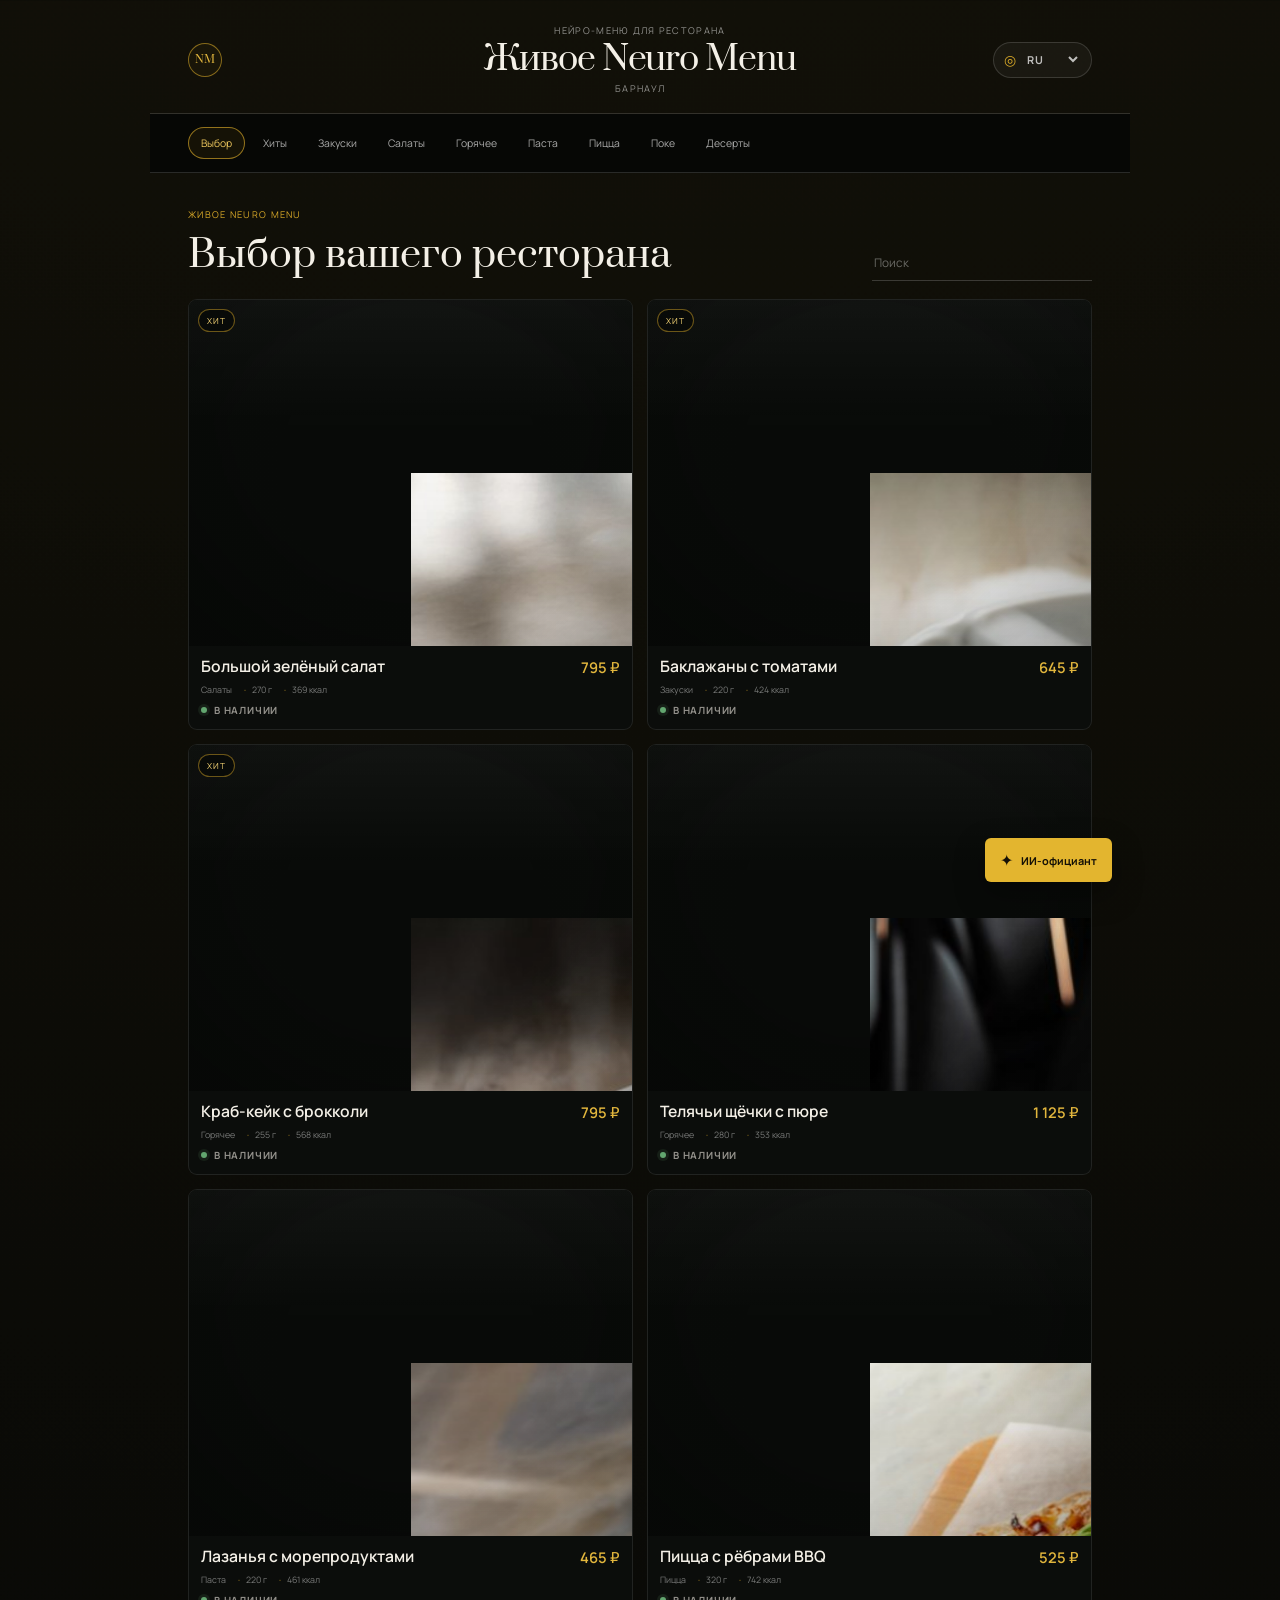
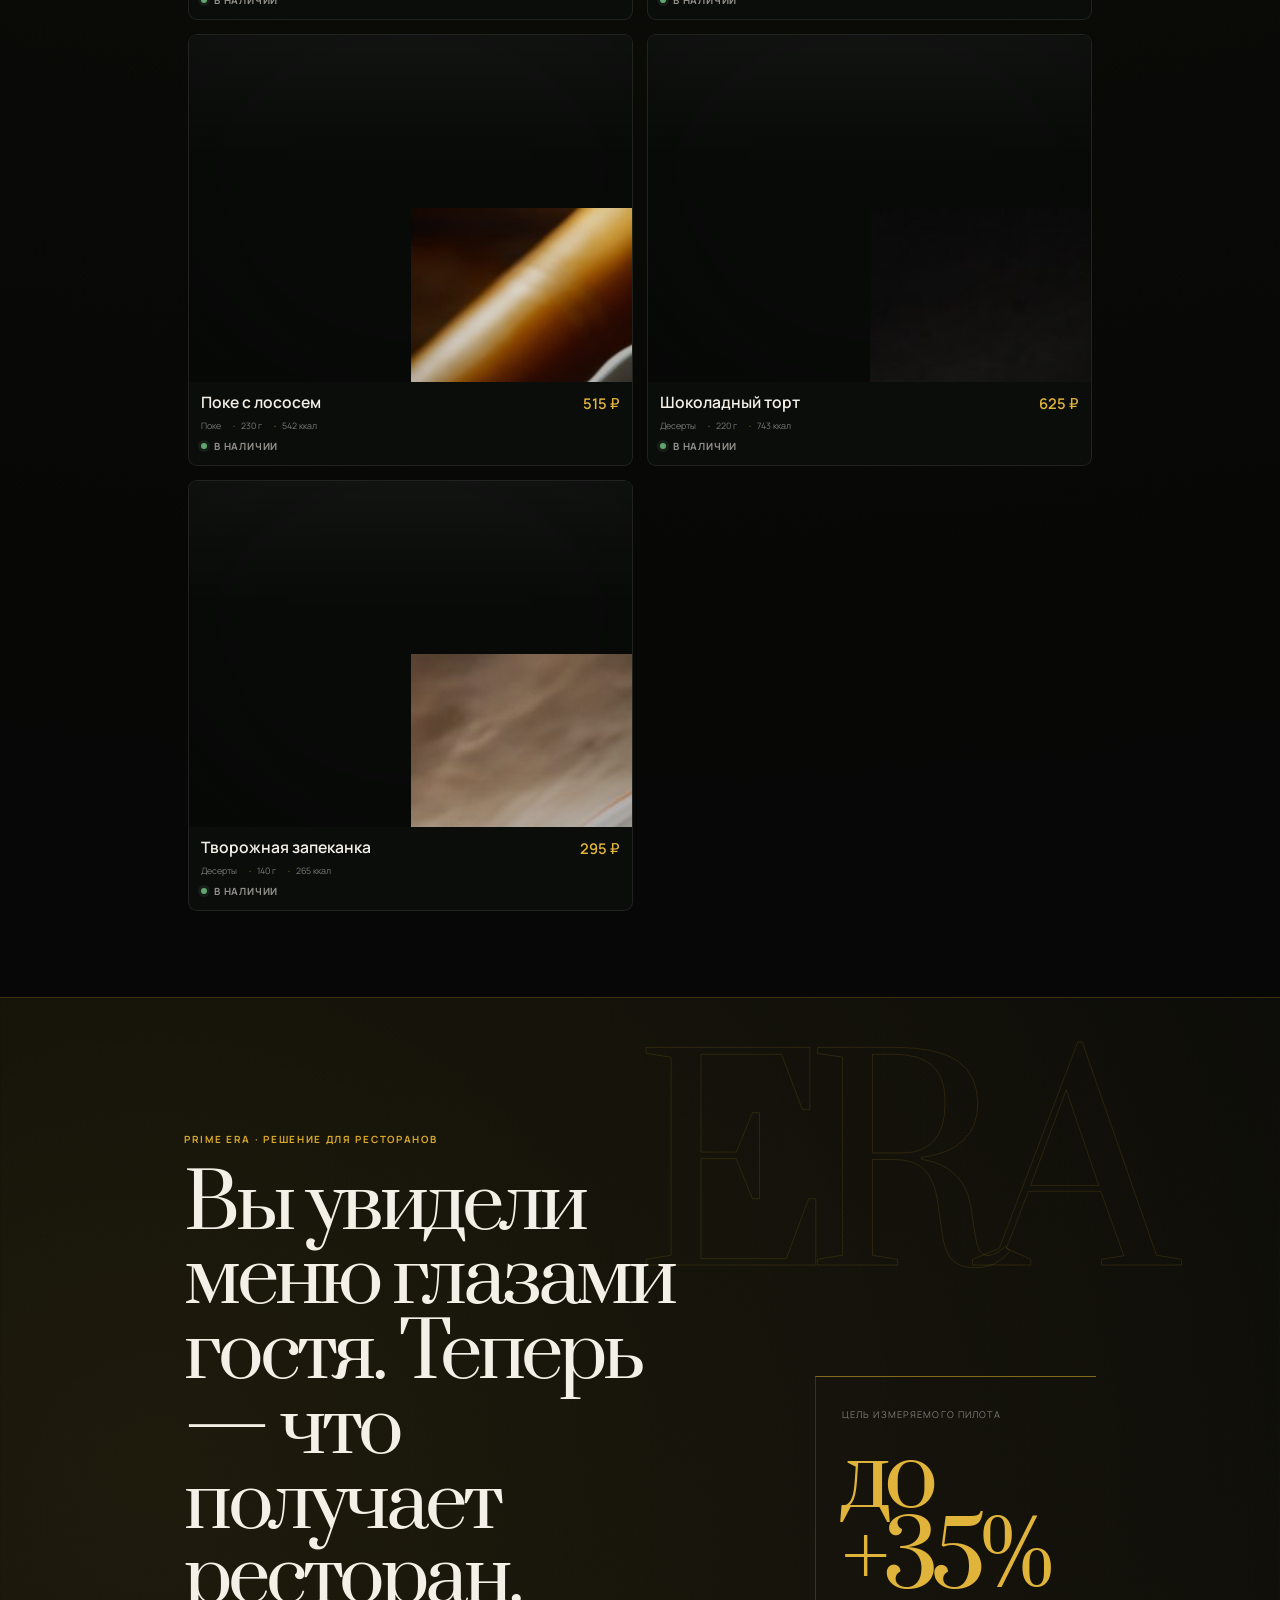
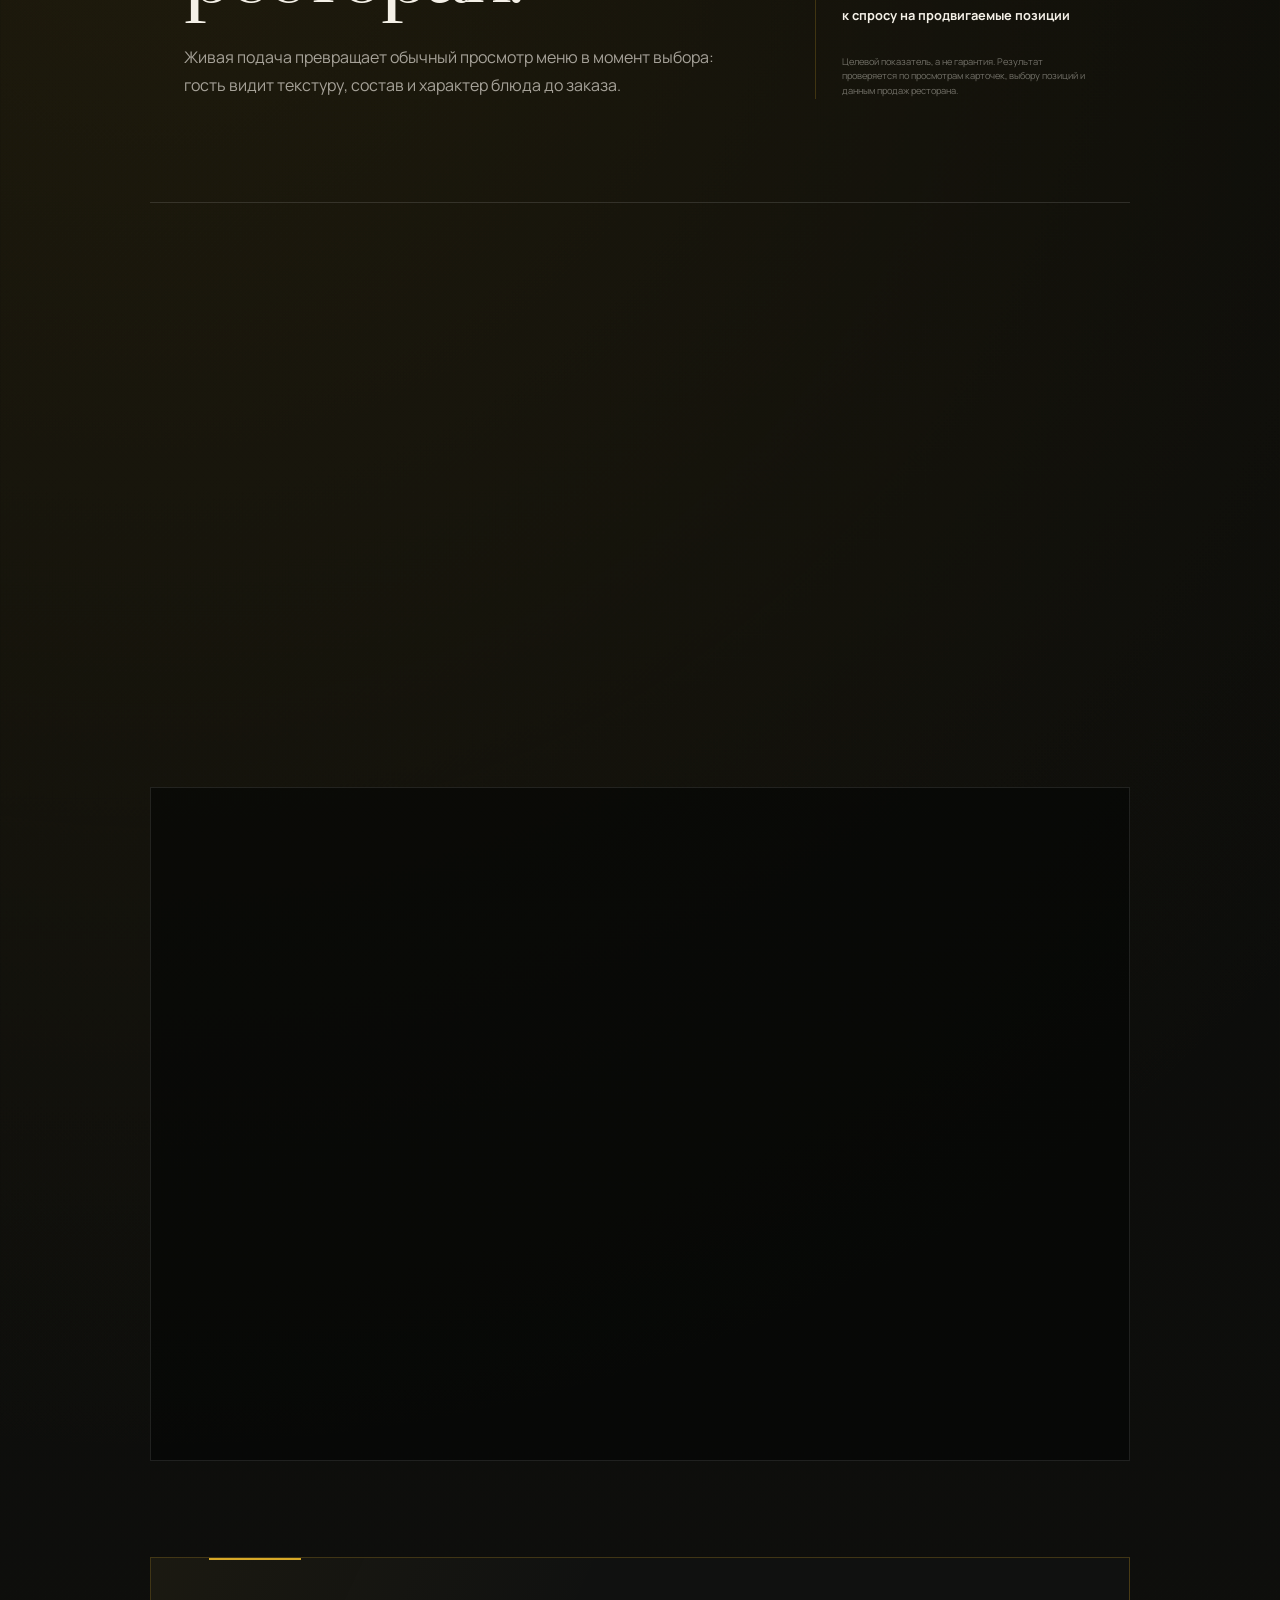
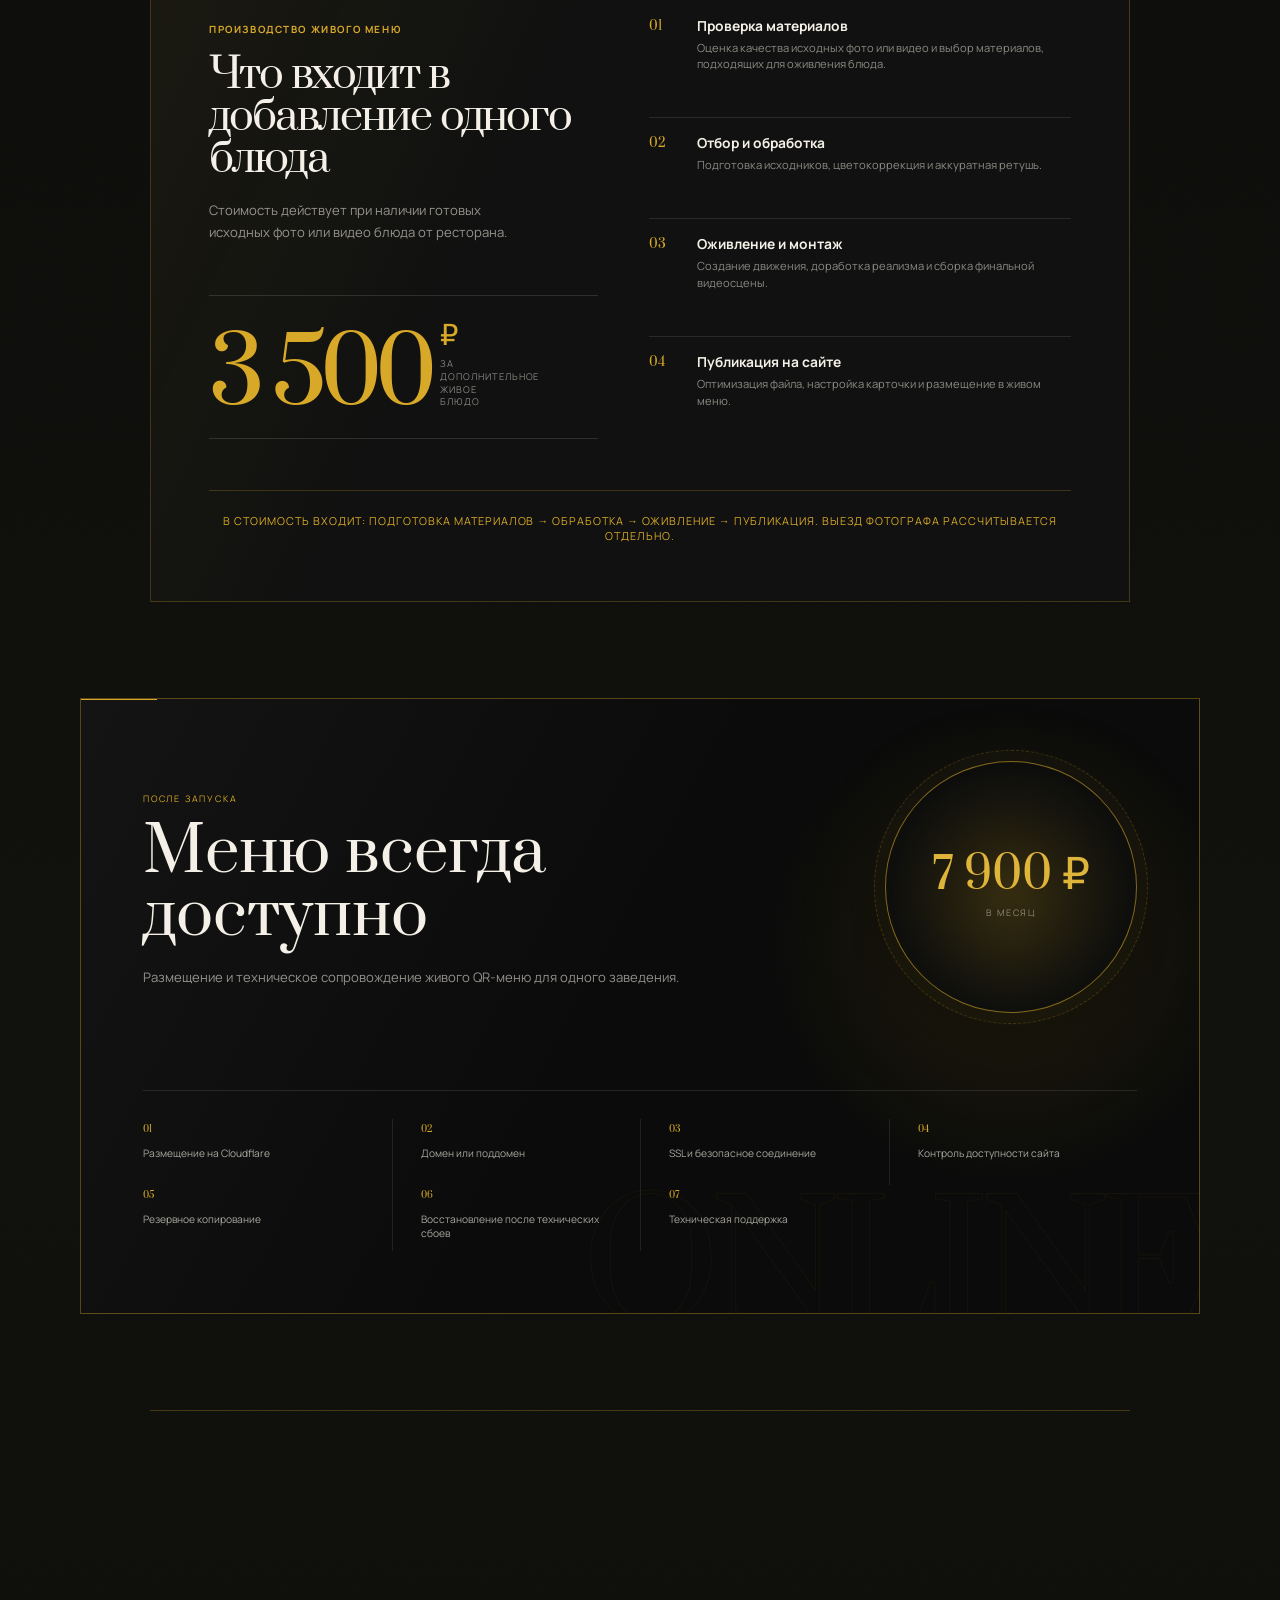
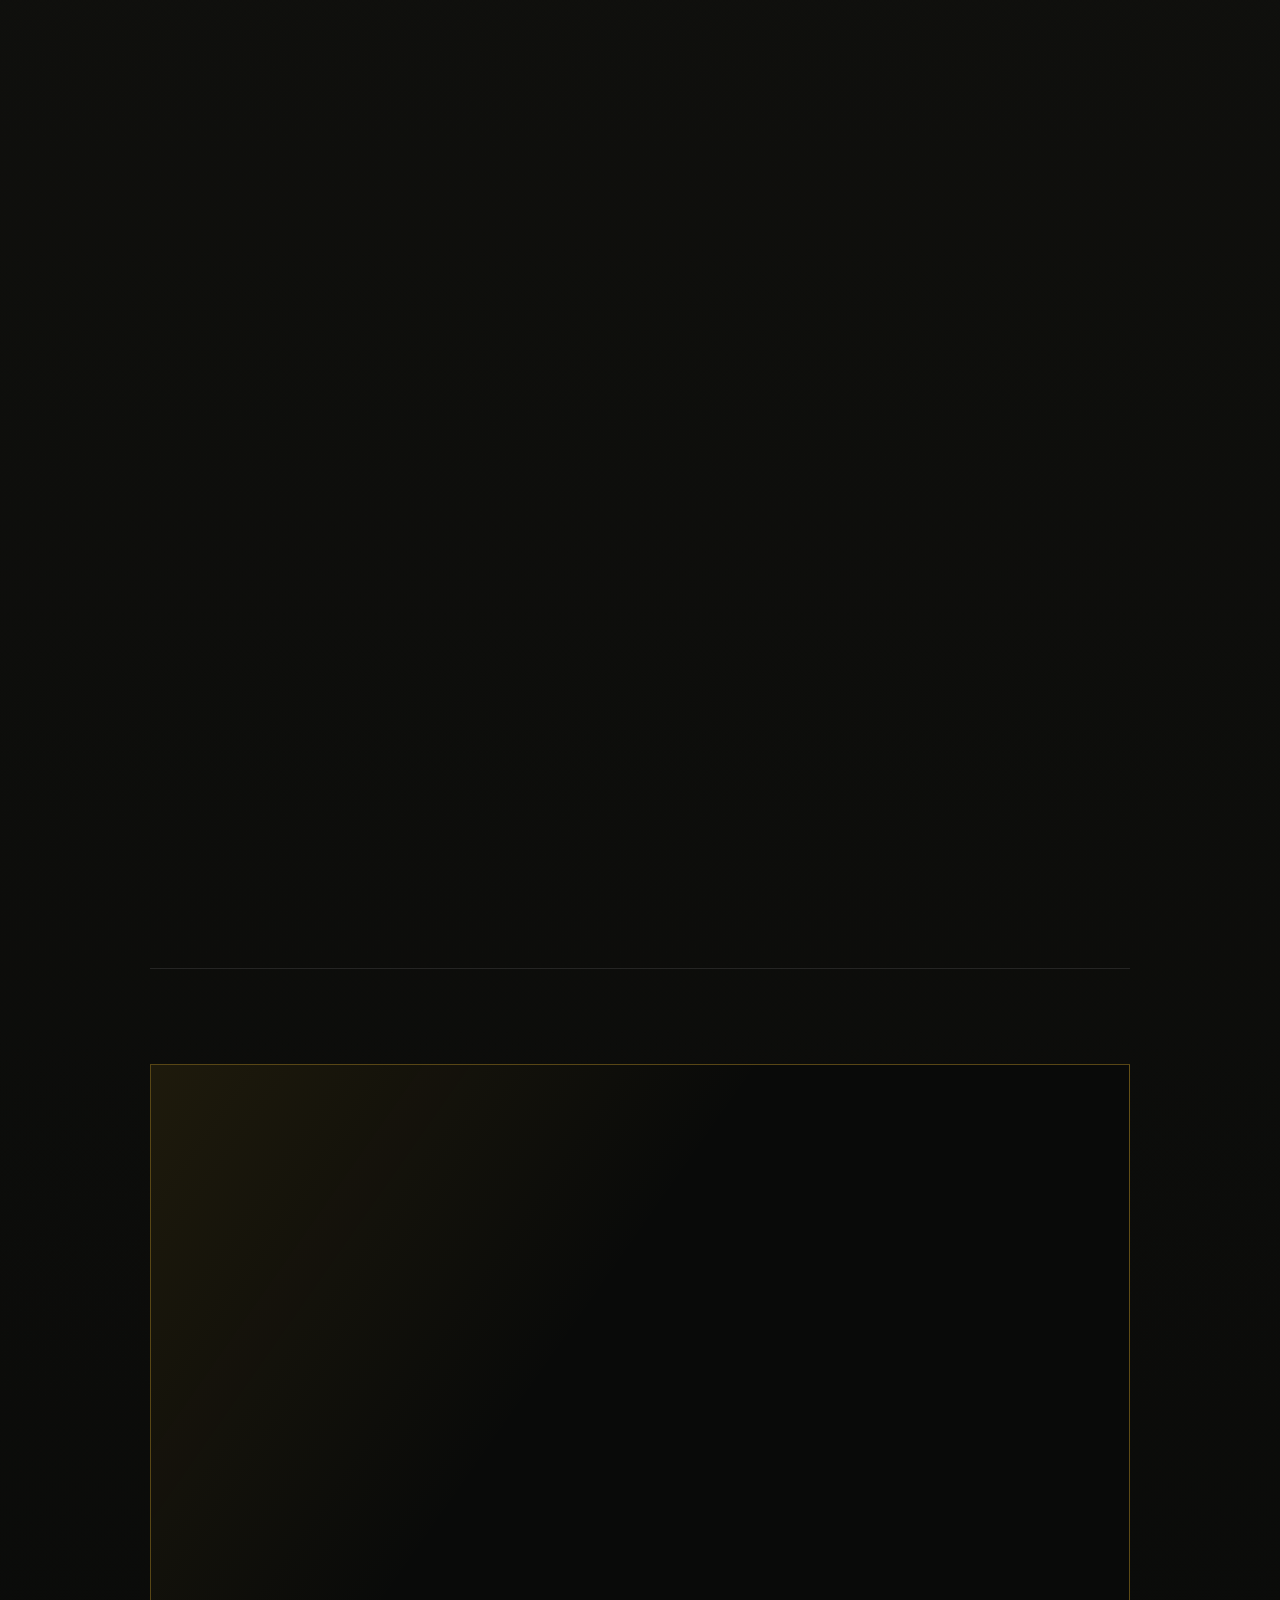
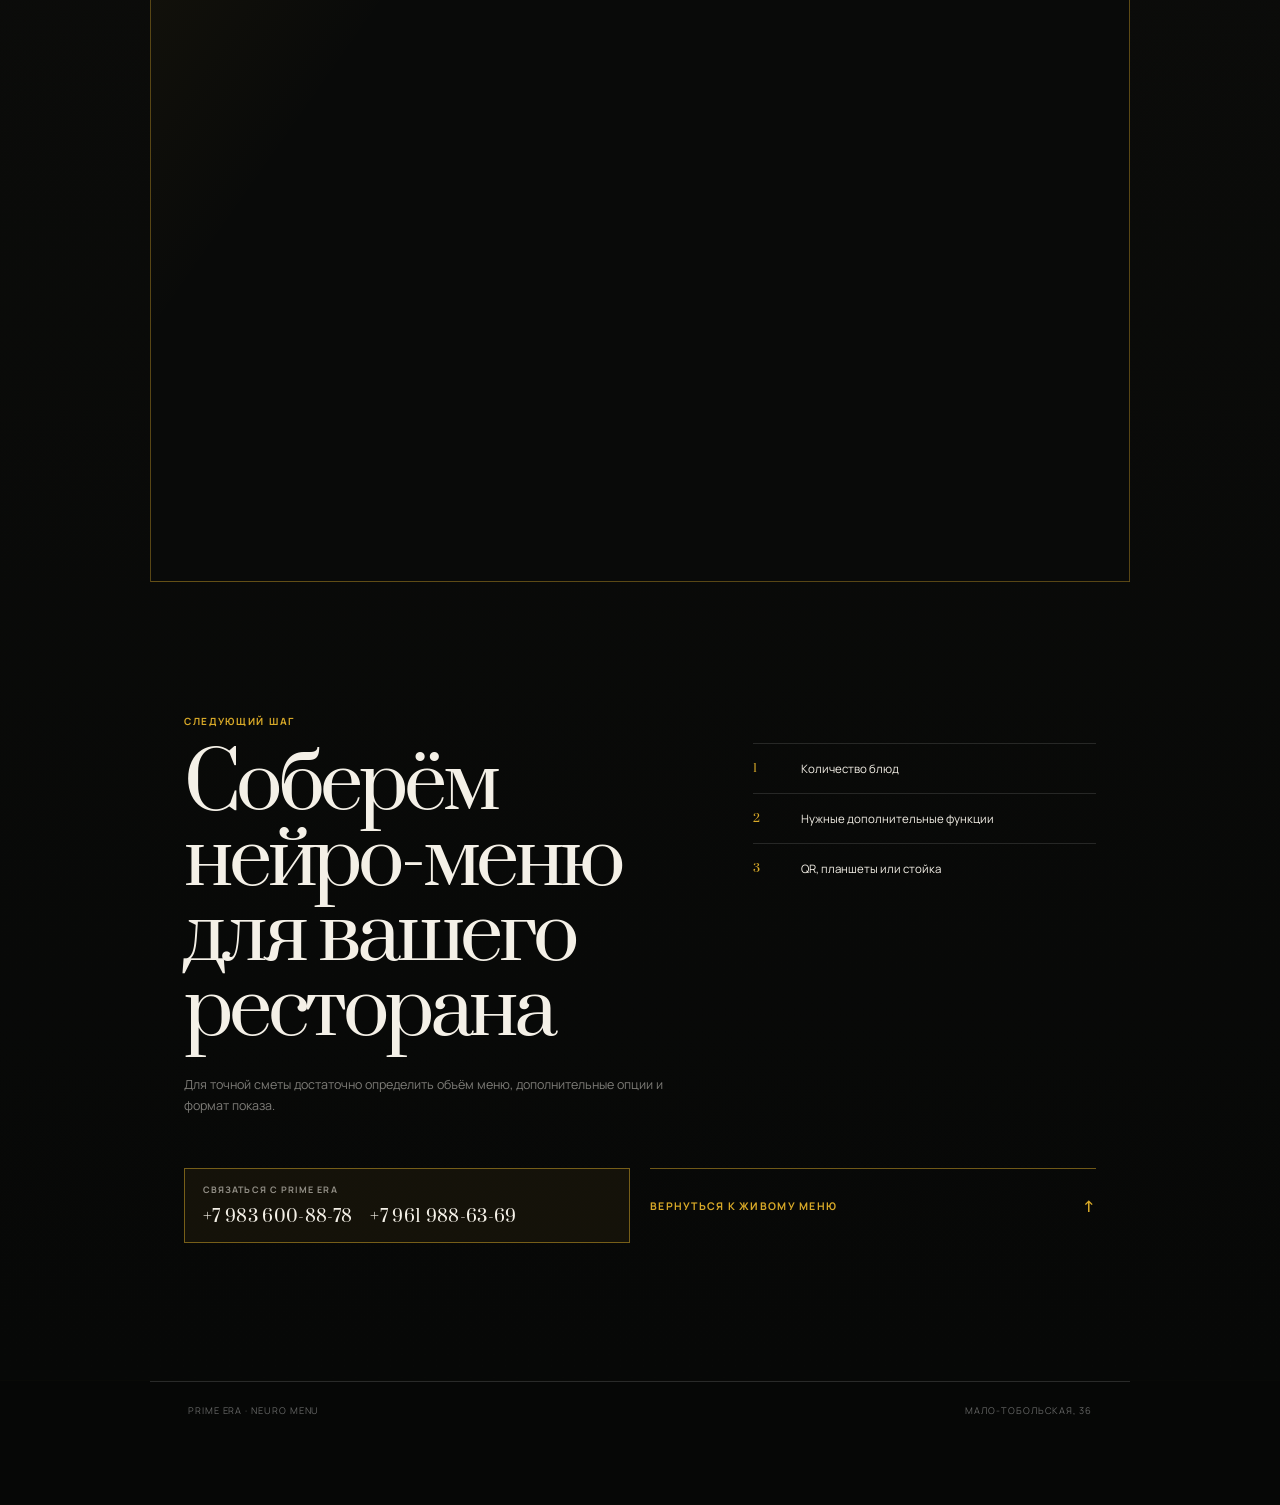
==== commit 1e1bdb77: "Add QR menu support subscription block" ====
--- a/index.html
+++ b/index.html
@@ -7,6 +7,19 @@
       name="description"
       content="Интерактивное живое нейро-меню для ресторана от PRIME ERA."
     />
+    <meta property="og:type" content="website" />
+    <meta property="og:title" content="Живое нейроменю" />
+    <meta
+      property="og:description"
+      content="Интерактивное живое нейроменю для ресторана."
+    />
+    <meta property="og:site_name" content="Живое нейроменю" />
+    <meta name="twitter:card" content="summary" />
+    <meta name="twitter:title" content="Живое нейроменю" />
+    <meta
+      name="twitter:description"
+      content="Интерактивное живое нейроменю для ресторана."
+    />
     <meta
       http-equiv="Content-Security-Policy"
       content="default-src 'self'; script-src 'self'; style-src 'self' 'unsafe-inline'; img-src 'self' data:; font-src 'self'; connect-src 'self' ws: wss:; object-src 'none'; base-uri 'self'; form-action 'none'"
@@ -14,9 +27,9 @@
     <meta name="referrer" content="strict-origin-when-cross-origin" />
     <meta name="theme-color" content="#f2f1e8" />
     <link rel="icon" type="image/svg+xml" href="/favicon.svg" />
-    <title>Живое Neuro Menu — PRIME ERA</title>
-    <script type="module" crossorigin src="/assets/index-C6nRq0tV.js"></script>
-    <link rel="stylesheet" crossorigin href="/assets/index-yR2GlE3k.css">
+    <title>Живое нейроменю</title>
+    <script type="module" crossorigin src="/assets/index-DL99eUYY.js"></script>
+    <link rel="stylesheet" crossorigin href="/assets/index-DeOX9OGZ.css">
   </head>
   <body>
     <div id="root"></div>
--- a/assets/index-DeOX9OGZ.css
+++ b/assets/index-DeOX9OGZ.css
@@ -0,0 +1 @@
+@font-face{font-family:Manrope;font-style:normal;font-weight:400 700;font-display:swap;src:url(/fonts/manrope-cyrillic.woff2)format("woff2");unicode-range:U+301,U+400-45F,U+490-491,U+4B0-4B1,U+2116}@font-face{font-family:Manrope;font-style:normal;font-weight:400 700;font-display:swap;src:url(/fonts/manrope-latin.woff2)format("woff2");unicode-range:U+??,U+131,U+152-153,U+2BB-2BC,U+2C6,U+2DA,U+2DC,U+304,U+308,U+329,U+2000-206F,U+20AC,U+2122,U+2191,U+2193,U+2212,U+2215,U+FEFF,U+FFFD}@font-face{font-family:Prata;font-style:normal;font-weight:400;font-display:swap;src:url(/fonts/prata-cyrillic.woff2)format("woff2");unicode-range:U+301,U+400-45F,U+490-491,U+4B0-4B1,U+2116}@font-face{font-family:Prata;font-style:normal;font-weight:400;font-display:swap;src:url(/fonts/prata-latin.woff2)format("woff2");unicode-range:U+??,U+131,U+152-153,U+2BB-2BC,U+2C6,U+2DA,U+2DC,U+304,U+308,U+329,U+2000-206F,U+20AC,U+2122,U+2191,U+2193,U+2212,U+2215,U+FEFF,U+FFFD}:root{color:#f4f0e7;font-synthesis:none;text-rendering:optimizelegibility;--paper:#090a09;--paper-deep:#111311;--ink:#f4f0e7;--muted:#96978f;--green:#d8a928;--green-dark:#070907;--clay:#b88924;--line:#ffffff24;background:#060706;font-family:Manrope,Arial,sans-serif}*{box-sizing:border-box}html{scroll-behavior:smooth}body{background:var(--paper);min-width:320px;min-height:100vh;margin:0}button,input{font:inherit}button,a{-webkit-tap-highlight-color:transparent}button{color:inherit}a{color:inherit;text-decoration:none}img{max-width:100%;display:block}.visually-hidden{clip:rect(0, 0, 0, 0);white-space:nowrap;border:0;width:1px;height:1px;margin:-1px;padding:0;position:absolute;overflow:hidden}.site-header{z-index:20;color:#fff;grid-template-columns:1fr auto 1fr;align-items:center;width:100%;height:104px;padding:20px clamp(20px,4vw,72px);display:grid;position:absolute;top:0;left:0}.wordmark{letter-spacing:-.04em;flex-direction:column;align-items:center;width:max-content;line-height:.8;display:flex}.wordmark span{font-size:clamp(1.5rem,2.4vw,2.2rem);font-weight:600}.wordmark small{letter-spacing:.16em;margin-top:8px;font-family:Prata,Georgia,serif;font-size:.6rem;font-style:italic}.site-header nav{align-items:center;gap:40px;font-size:.85rem;font-weight:600;display:flex}.site-header nav a{padding:10px 0;position:relative}.site-header nav a:after{content:"";transform-origin:100%;background:currentColor;height:1px;transition:transform .18s;position:absolute;bottom:4px;left:0;right:0;transform:scaleX(0)}.site-header nav a:hover:after,.site-header nav a:focus-visible:after{transform-origin:0;transform:scaleX(1)}.site-header__city{text-transform:uppercase;letter-spacing:.12em;border:1px solid #ffffff8c;border-radius:999px;justify-self:end;padding:9px 16px;font-size:.75rem}.hero{color:#fff;background:var(--green-dark);grid-template-columns:minmax(0,.95fr) minmax(0,1.05fr);min-height:760px;display:grid;overflow:hidden}.hero__copy{z-index:2;flex-direction:column;justify-content:center;min-width:0;padding:176px clamp(24px,6vw,108px) 96px;display:flex;position:relative}.eyebrow{text-transform:uppercase;letter-spacing:.16em;margin:0 0 24px;font-size:.68rem;font-weight:600}.hero h1{letter-spacing:-.065em;max-width:760px;margin:0;font-size:clamp(3.2rem,6.1vw,7.5rem);font-weight:500;line-height:.93}.hero h1 em{color:#d5a180;font-family:Prata,Georgia,serif;font-weight:400}.hero__lead{color:#ffffffbf;max-width:510px;margin:34px 0 0;font-size:clamp(1rem,1.3vw,1.2rem);line-height:1.65}.primary-button{width:max-content;color:var(--green-dark);background:var(--paper);cursor:pointer;border:0;border-radius:999px;align-items:center;gap:32px;margin-top:42px;padding:15px 20px 15px 24px;font-size:.84rem;font-weight:600;transition:transform .18s,background .18s;display:flex}.primary-button:hover,.primary-button:focus-visible{background:#fff;transform:translateY(-2px)}.hero__stage{background:#c6a382;min-width:0;position:relative}.hero__stage:before{z-index:1;content:"";pointer-events:none;background:#19110b24;position:absolute;inset:0}.hero__note{z-index:3;color:#fff;align-items:flex-start;gap:12px;display:flex;position:absolute;bottom:46px;right:clamp(20px,4vw,58px)}.hero__note span{border:1px solid #fff9;border-radius:50%;place-items:center;width:34px;height:34px;font-size:.62rem;display:grid}.hero__note p{text-transform:uppercase;letter-spacing:.1em;margin:3px 0 0;font-size:.69rem;line-height:1.5}.dish-stage{perspective:1100px;place-items:center;width:100%;height:100%;min-height:460px;display:grid;position:relative;overflow:hidden}.dish-stage--compact{min-height:760px}.living-dish{background:#090b09;transition:transform .7s cubic-bezier(.2,.7,.2,1);display:block;position:absolute;inset:0;overflow:hidden;transform:translateZ(0)}.living-dish__asset{width:var(--dish-media-size,104%);height:var(--dish-media-size,104%);object-fit:cover;transform-origin:50%;will-change:transform, filter;max-width:none;animation:12s ease-in-out infinite alternate living-camera;display:block;position:absolute;top:50%;left:50%}.living-dish__depth,.living-dish__light,.living-dish__steam-field{pointer-events:none;position:absolute;inset:0}.living-dish__depth{background:radial-gradient(circle at 50% 48%,#0000 45%,#0204023d 100%),linear-gradient(#ffffff0a,#0000 35%,#0000001f)}.living-dish__light{filter:blur(12px);mix-blend-mode:screen;background:linear-gradient(90deg,#0000,#fff6dc29,#0000);border-radius:50%;width:38%;height:150%;animation:9s ease-in-out infinite living-light;top:-25%;left:-45%;transform:rotate(12deg)}.living-dish--fresh .living-dish__light{background:linear-gradient(90deg,#0000,#d7ffbf29,#0000)}.living-dish--gloss .living-dish__light{background:linear-gradient(90deg,#0000,#ffeed63d,#0000);width:24%;animation-duration:7.5s}.living-dish__steam-field{filter:blur(5px);mix-blend-mode:screen;inset:-4% 24% 34%;overflow:visible}.living-dish__steam-field i{opacity:0;transform-origin:50% 100%;background:radial-gradient(at 50% 70%,#ffffff75,#ffffff1a 46%,#0000 72%);border-radius:50%;width:28%;height:68%;animation:4.8s ease-out infinite living-steam;display:block;position:absolute;bottom:0;left:42%}.living-dish__steam-field i:nth-child(2){width:24%;height:58%;animation-duration:5.4s;animation-delay:-1.7s;left:22%}.living-dish__steam-field i:nth-child(3){width:22%;height:62%;animation-duration:5.8s;animation-delay:-3.2s;left:58%}@keyframes living-camera{0%{filter:saturate(1.01)brightness(.99);transform:translate(-50.25%,-49.8%)scale(1.01)}to{filter:saturate(1.045)brightness(1.025);transform:translate(-49.75%,-50.2%)scale(1.035)}}@keyframes living-light{0%,18%{opacity:0;left:-45%}42%,64%{opacity:.62}88%,to{opacity:0;left:112%}}@keyframes living-steam{0%{opacity:0;transform:translateY(18%)scale(.55,.72)rotate(-4deg)}24%{opacity:.42}70%{opacity:.16}to{opacity:0;transform:translate(10%,-72%)scale(1.1,1.48)rotate(8deg)}}.dish-stage__surface{aspect-ratio:1.34;width:min(86%,720px);transform-style:preserve-3d;will-change:transform;background:#ddd7c9;border:9px solid #ffffff24;border-radius:50%;transition:transform .12s ease-out;position:relative;overflow:hidden;box-shadow:0 34px 60px #22140c59,inset 0 5px #fff3}.dish-stage--compact .dish-stage__surface{width:min(88%,760px)}.dish-stage--video{background:#000}.dish-stage--video .dish-stage__surface{aspect-ratio:auto;width:100%;height:100%;box-shadow:none;background:#000;border:0;border-radius:0}.dish-stage__surface .living-dish{border-radius:inherit}.dish-stage__shine{border-radius:inherit;pointer-events:none;background:linear-gradient(125deg,#ffffff2e,#0000 35% 70%,#1d140e24);position:absolute;inset:0}.dish-stage__hint,.dish-stage__status{z-index:2;color:#fff;-webkit-backdrop-filter:blur(10px);backdrop-filter:blur(10px);background:#163f2fdb;position:absolute}.dish-stage__hint{text-transform:uppercase;letter-spacing:.08em;border-radius:999px;align-items:center;gap:9px;padding:10px 14px;font-size:.7rem;display:flex;bottom:22px;left:22px}.dish-stage__live-dot{background:#d8ebbd;border-radius:50%;flex:none;width:7px;height:7px;animation:2.2s ease-in-out infinite live-dot;box-shadow:0 0 0 5px #d8ebbd29}@keyframes live-dot{50%{opacity:.72;box-shadow:0 0 0 8px #d8ebbd0a}}.dish-stage__status{border:1px solid #fff6;border-radius:999px;padding:9px 12px;font-size:.65rem;top:22px;right:22px}.menu-section{padding:110px clamp(20px,4vw,72px) 130px}.section-heading{grid-template-columns:1fr auto;align-items:end;gap:32px;display:grid}.section-heading h2,.about-section h2{letter-spacing:-.07em;margin:0;font-size:clamp(3.5rem,8vw,8rem);font-weight:500;line-height:.86}.section-heading>p{max-width:390px;color:var(--muted);margin:0 0 8px;font-size:.88rem;line-height:1.65}.menu-tools{gap:22px;margin:62px 0 40px;display:grid}.search-field{border-bottom:1px solid var(--ink);align-items:center;gap:12px;min-height:58px;padding:0 20px;display:flex}.search-field input{width:100%;color:var(--ink);background:0 0;border:0;outline:0;font-size:clamp(1rem,2vw,1.3rem)}.search-field input::placeholder{color:#8d887d}.category-list{scrollbar-width:none;gap:8px;display:flex;overflow-x:auto}.category-list::-webkit-scrollbar{display:none}.category-list button{border:1px solid var(--line);cursor:pointer;background:0 0;border-radius:999px;flex:none;padding:10px 16px;font-size:.76rem;transition:color .16s,background .16s,border-color .16s}.category-list button:hover,.category-list button:focus-visible,.category-list button.is-active{border-color:var(--green);color:#fff;background:var(--green)}.dish-grid{grid-template-columns:repeat(3,minmax(0,1fr));gap:42px 18px;display:grid}.dish-card{min-width:0}.dish-card__button{text-align:left;cursor:pointer;background:0 0;border:0;width:100%;padding:0;display:block}.dish-card__media{aspect-ratio:1.32;background:var(--paper-deep);display:block;position:relative;overflow:hidden}.dish-card__button:hover .living-dish,.dish-card__button:focus-visible .living-dish{transform:scale(1.045)}.dish-card__badge{color:#fff;background:var(--clay);text-transform:uppercase;letter-spacing:.1em;border-radius:999px;padding:7px 11px;font-size:.62rem;position:absolute;top:14px;left:14px}.dish-card__availability{color:#171208;text-transform:uppercase;letter-spacing:.08em;background:#e1b73f;border:1px solid #ffffff3d;border-radius:999px;padding:7px 11px;font-size:.6rem;font-weight:800;position:absolute;top:14px;right:14px}.dish-card__availability.is-stopped{color:#f4f0e7;background:#141412e6}.dish-card--stopped .living-dish{filter:grayscale(.72)brightness(.56)}.dish-card__pilot{color:#102016;text-transform:uppercase;letter-spacing:.1em;background:#d8ebbd;border-radius:999px;padding:7px 11px;font-size:.62rem;position:absolute;top:14px;right:14px}.dish-card__view{color:var(--green-dark);opacity:0;background:#f2f1e8f2;border-radius:999px;align-items:center;gap:10px;padding:10px 13px;font-size:.68rem;font-weight:600;transition:transform .18s,opacity .18s;display:flex;position:absolute;bottom:12px;right:12px;transform:translateY(8px)}.dish-card__button:hover .dish-card__view,.dish-card__button:focus-visible .dish-card__view{opacity:1;transform:translateY(0)}.dish-card__content{grid-template-columns:minmax(0,1fr) auto;gap:7px 16px;padding:16px 2px 0;display:grid}.dish-card__meta{color:var(--muted);text-transform:uppercase;letter-spacing:.09em;grid-column:1/-1;justify-content:space-between;font-size:.65rem;display:flex}.dish-card__availability-line{color:#f4f0e794;text-transform:uppercase;letter-spacing:.08em;grid-column:1/-1;align-items:center;gap:7px;font-size:.62rem;font-weight:700;display:inline-flex}.dish-card__availability-line>span,.dish-drawer__availability>span{background:#62a66f;border-radius:50%;flex:none;width:6px;height:6px;box-shadow:0 0 0 3px #62a66f1f}.dish-card__availability-line.is-low,.dish-drawer__availability.is-low{color:#e1b73f}.dish-card__availability-line.is-low>span,.dish-drawer__availability.is-low>span{background:#e1b73f;box-shadow:0 0 0 3px #e1b73f1f}.dish-card__availability-line.is-stopped,.dish-drawer__availability.is-stopped{color:#d99088}.dish-card__availability-line.is-stopped>span,.dish-drawer__availability.is-stopped>span{background:#b94d43;box-shadow:0 0 0 3px #b94d4324}.dish-card__name{font-size:clamp(1rem,1.5vw,1.22rem);font-weight:500;line-height:1.3}.dish-card__price{white-space:nowrap;font-size:clamp(1rem,1.5vw,1.18rem);font-weight:600}.empty-state{border:1px solid var(--line);text-align:center;align-content:center;place-items:center;min-height:360px;padding:60px 24px;display:grid}.empty-state p{margin:0 0 8px;font-size:1.6rem}.empty-state span{color:var(--muted)}.empty-state button{border:1px solid var(--green);color:#fff;background:var(--green);cursor:pointer;border-radius:999px;margin-top:24px;padding:10px 16px}.about-section{color:#fff;background:var(--clay);padding:110px clamp(20px,8vw,142px)}.about-section>div{grid-template-columns:1fr 320px;align-items:end;gap:60px;display:grid}.about-section h2{max-width:960px;font-size:clamp(3.2rem,6.8vw,7rem)}.about-section>div p{color:#ffffffc7;margin:0 0 8px;line-height:1.7}.site-footer{color:#fff;background:var(--green-dark);grid-template-columns:1fr auto 1fr;align-items:end;min-height:260px;padding:54px clamp(20px,4vw,72px);display:grid}.wordmark--footer{align-self:start}.site-footer>div{text-align:center;gap:6px;font-size:.78rem;display:grid}.site-footer p{color:#ffffff80;justify-self:end;margin:0;font-size:.7rem}.drawer-backdrop{z-index:50;-webkit-backdrop-filter:blur(14px);backdrop-filter:blur(14px);background:#121611b8;place-items:center;padding:24px;animation:.18s both fade-in;display:grid;position:fixed;inset:0}.dish-drawer{background:var(--paper);grid-template-columns:minmax(0,1.15fr) minmax(360px,.85fr);width:min(1180px,100%);max-height:calc(100vh - 48px);animation:.26s cubic-bezier(.2,.8,.2,1) both drawer-in;display:grid;position:relative;overflow:auto;box-shadow:0 34px 90px #00000047}.dish-drawer__close{z-index:4;width:44px;height:44px;color:var(--ink);cursor:pointer;background:#f2f1e8eb;border:0;border-radius:50%;place-items:center;display:grid;position:absolute;top:16px;right:16px}.dish-drawer__visual{background:#c6a382;min-height:590px}.salad-pilot{color:#f4f2e9;background:radial-gradient(circle at 24% 18%,#5c754f2e,#0000 28%),#050706;width:100%;height:100%;min-height:590px;position:relative;overflow:hidden}.salad-pilot__mode{z-index:6;-webkit-backdrop-filter:blur(12px);backdrop-filter:blur(12px);background:#050706c2;border:1px solid #ffffff24;border-radius:999px;gap:3px;padding:4px;display:flex;position:absolute;top:18px;left:50%;transform:translate(-50%)}.salad-pilot__mode button{color:#ffffff9e;white-space:nowrap;cursor:pointer;background:0 0;border:0;border-radius:999px;min-height:34px;padding:0 13px;font-size:.65rem;font-weight:700}.salad-pilot__mode button[aria-pressed=true]{color:#0a100c;background:#d8ebbd}.salad-live-view{background:#030403;position:absolute;inset:0;overflow:hidden}.salad-live-view .living-dish__asset{object-fit:contain}.salad-live-view__caption,.salad-live-view__action{z-index:4;position:absolute}.salad-live-view__caption{color:#ffffffd1;-webkit-backdrop-filter:blur(10px);backdrop-filter:blur(10px);background:#050706ad;border:1px solid #ffffff24;border-radius:999px;align-items:center;gap:9px;padding:10px 13px;font-size:.66rem;display:flex;bottom:102px;left:18px}.salad-live-view__action{color:#0a100c;cursor:pointer;background:#d8ebbd;border:0;border-radius:999px;min-height:46px;font-size:.72rem;font-weight:700;bottom:42px;left:18px;right:18px}.salad-photo-orbit{touch-action:none;cursor:ew-resize;background:#030403;outline:none;position:absolute;inset:0;overflow:hidden}.salad-photo-orbit:focus-visible{box-shadow:inset 0 0 0 3px #a9cb86}.salad-photo-orbit>img{object-fit:cover;-webkit-user-select:none;user-select:none;pointer-events:none;width:100%;height:100%;display:block}.salad-photo-orbit>img.is-landscape{object-fit:contain}.salad-photo-orbit__shade{pointer-events:none;background:linear-gradient(#00000061,#0000 28% 62%,#000000d1),radial-gradient(#0000 48%,#0000006b 100%);position:absolute;inset:0}.salad-photo-orbit__counter,.salad-photo-orbit__hint,.salad-photo-orbit__progress,.salad-photo-orbit__controls{z-index:3;position:absolute}.salad-photo-orbit__counter{color:#fffc;-webkit-backdrop-filter:blur(10px);backdrop-filter:blur(10px);text-transform:uppercase;letter-spacing:.08em;background:#0507069e;border:1px solid #ffffff29;border-radius:999px;padding:8px 11px;font-size:.61rem;top:72px;left:18px}.salad-photo-orbit__hint{color:#ffffffb8;pointer-events:none;align-items:center;gap:7px;font-size:.66rem;display:flex;bottom:132px;right:18px}.salad-photo-orbit__progress{justify-content:center;gap:6px;display:flex;bottom:106px;left:18px;right:18px}.salad-photo-orbit__progress button{cursor:pointer;background:#ffffff57;border:0;border-radius:999px;width:18px;height:4px;padding:0}.salad-photo-orbit__progress button[aria-pressed=true]{background:#d8ebbd}.salad-photo-orbit__controls{grid-template-columns:44px 1fr 44px;gap:8px;display:grid;bottom:42px;left:18px;right:18px}.salad-photo-orbit__controls button{color:#fff;-webkit-backdrop-filter:blur(10px);backdrop-filter:blur(10px);cursor:pointer;background:#050706b8;border:1px solid #fff3;border-radius:999px;min-height:44px;font-size:.72rem;font-weight:700}.salad-photo-orbit__controls button:disabled{opacity:.34;cursor:default}.salad-photo-orbit__controls .is-primary{color:#0a100c;background:#d8ebbd}.salad-pilot__canvas{position:absolute;inset:0}.salad-pilot__canvas canvas{touch-action:none;display:block}.salad-pilot__loading,.salad-pilot__fallback{background:#050706;place-items:center;display:grid;position:absolute;inset:0}.salad-pilot__loading{color:#ffffffad;text-transform:uppercase;letter-spacing:.1em;font-size:.76rem}.salad-pilot__fallback img{object-fit:cover;opacity:.74;width:100%;height:100%}.salad-pilot__fallback span{color:#fff;text-align:center;background:#000000b8;border-radius:999px;padding:11px 14px;font-size:.7rem;position:absolute;bottom:20px;left:20px;right:20px}.salad-pilot__badge,.salad-pilot__ingredients,.salad-pilot__controls,.salad-pilot__intro-status,.salad-pilot__note{z-index:3;position:absolute}.salad-pilot__intro-status{color:#ffffffd1;-webkit-backdrop-filter:blur(10px);backdrop-filter:blur(10px);text-transform:uppercase;letter-spacing:.09em;pointer-events:none;background:#050706ad;border:1px solid #ffffff29;border-radius:999px;padding:9px 13px;font-size:.62rem;top:50%;left:50%;transform:translate(-50%,-50%)}.salad-pilot__badge{pointer-events:none;gap:5px;display:grid;top:72px;left:20px}.salad-pilot__badge span,.salad-pilot__ingredients>span{color:#a9cb86;text-transform:uppercase;letter-spacing:.12em;font-size:.6rem}.salad-pilot__badge strong{font-size:.78rem;font-weight:600}.salad-pilot__ingredients{-webkit-backdrop-filter:blur(12px);backdrop-filter:blur(12px);opacity:0;pointer-events:none;background:#050706b8;border:1px solid #ffffff24;border-radius:16px;width:min(190px,38%);padding:14px;transition:transform .3s,opacity .3s;top:76px;right:18px;transform:translate(18px)}.salad-pilot__ingredients.is-visible{opacity:1;transform:translate(0)}.salad-pilot__ingredients ul{gap:7px;margin:10px 0 0;padding:0;font-size:.7rem;list-style:none;display:grid}.salad-pilot__ingredients li:before{color:#a9cb86;content:"•";margin-right:7px}.salad-pilot__controls{align-items:center;gap:9px;display:flex;bottom:48px;left:18px;right:18px}.salad-pilot__controls button{color:#0a100c;cursor:pointer;background:#d8ebbd;border:1px solid #fff3;border-radius:999px;min-height:44px;padding:0 16px;font-size:.7rem;font-weight:700}.salad-pilot__controls button:disabled{cursor:wait;opacity:.46}.salad-pilot__controls .salad-pilot__reset{color:#fff;-webkit-backdrop-filter:blur(10px);backdrop-filter:blur(10px);background:#050706b3;align-items:center;gap:7px;display:flex}.salad-pilot__note{color:#ffffff85;text-align:right;pointer-events:none;margin:0;font-size:.58rem;bottom:16px;left:20px;right:20px}.dish-drawer__content{flex-direction:column;padding:clamp(52px,7vw,96px) clamp(28px,5vw,70px) 46px;display:flex}.dish-drawer__eyebrow{color:var(--green);text-transform:uppercase;letter-spacing:.11em;gap:14px;font-size:.65rem;display:flex}.dish-drawer h2{letter-spacing:-.06em;margin:22px 0 24px;font-size:clamp(2.5rem,4.7vw,5rem);font-weight:500;line-height:.95}.dish-drawer__content>p{color:var(--muted);margin:0;line-height:1.7}.dish-ingredients{margin-top:30px}.dish-ingredients h3{color:#e3b52f;text-transform:uppercase;letter-spacing:.11em;margin:0 0 13px;font-size:.62rem;font-weight:600}.dish-ingredients ul{flex-wrap:wrap;gap:7px;margin:0;padding:0;list-style:none;display:flex}.dish-ingredients li{color:#f4f0e7d1;background:#ffffff09;border:1px solid #ffffff1f;border-radius:999px;padding:7px 10px;font-size:.64rem}.nutrition{border-top:1px solid var(--line);border-bottom:1px solid var(--line);grid-template-columns:repeat(4,1fr);margin:32px 0 0;padding:20px 0;display:grid}.nutrition div{gap:8px;display:grid}.nutrition dt{color:var(--muted);text-transform:uppercase;letter-spacing:.08em;font-size:.6rem}.nutrition dd{margin:0;font-size:.85rem;font-weight:600}.dish-drawer__footer{gap:12px;margin-top:auto;padding-top:42px;display:grid}.dish-drawer__footer strong{font-size:2rem}.dish-drawer__footer span{color:var(--muted);font-size:.68rem}@keyframes fade-in{0%{opacity:0}}@keyframes drawer-in{0%{opacity:0;transform:translateY(24px)scale(.985)}}@media (width<=900px){.site-header{grid-template-columns:1fr auto}.site-header nav{display:none}.hero{grid-template-columns:1fr;min-height:auto}.hero__copy{min-height:690px;padding-top:148px}.hero__stage,.dish-stage--compact{min-height:620px}.dish-grid{grid-template-columns:repeat(2,minmax(0,1fr))}.about-section>div{grid-template-columns:1fr}.about-section>div p{max-width:520px}.dish-drawer{grid-template-columns:1fr}.dish-drawer__visual,.salad-pilot{min-height:min(58vh,520px)}.dish-drawer__content{min-height:520px}}@media (width<=620px){.site-header{height:84px;padding:16px 18px}.wordmark span{font-size:1.45rem}.site-header__city{padding:8px 12px;font-size:.64rem}.hero__copy{min-height:640px;padding:126px 20px 62px}.hero h1{font-size:clamp(3.15rem,15vw,5rem)}.hero__lead{max-width:390px;font-size:.95rem}.primary-button{justify-content:space-between;width:100%}.hero__stage,.dish-stage--compact{min-height:480px}.dish-stage__surface,.dish-stage--compact .dish-stage__surface{width:92%}.hero__note{bottom:20px;right:18px}.menu-section{padding-top:82px;padding-bottom:90px}.section-heading{grid-template-columns:1fr}.section-heading>p{margin:0}.menu-tools{margin-top:42px}.dish-grid{grid-template-columns:1fr;gap:34px}.dish-card__view{opacity:1;transform:none}.about-section{padding-top:78px;padding-bottom:82px}.site-footer{grid-template-columns:1fr;align-items:start;gap:42px;min-height:300px}.site-footer>div{text-align:left}.site-footer p{justify-self:start}.drawer-backdrop{align-items:end;padding:0}.dish-drawer{border-radius:22px 22px 0 0;width:100%;max-height:94vh}.dish-drawer__visual,.dish-drawer__visual .dish-stage{min-height:340px}.salad-pilot{min-height:420px}.salad-pilot__badge{top:62px;left:14px}.salad-pilot__mode{top:12px}.salad-pilot__mode button{min-height:32px;padding:0 11px;font-size:.61rem}.salad-photo-orbit__counter{top:62px;left:12px}.salad-photo-orbit__hint{bottom:128px;right:12px}.salad-photo-orbit__progress{gap:5px;bottom:102px;left:12px;right:12px}.salad-photo-orbit__progress button{width:15px}.salad-photo-orbit__controls{bottom:42px;left:12px;right:12px}.salad-pilot__ingredients{width:156px;padding:11px;top:66px;right:12px}.salad-pilot__ingredients ul{gap:5px;font-size:.64rem}.salad-pilot__controls{bottom:44px;left:12px;right:12px}.salad-pilot__controls button{min-height:42px;padding:0 13px}.salad-pilot__note{font-size:.54rem;bottom:12px;left:14px;right:14px}.dish-drawer__content{min-height:480px;padding:42px 24px 34px}.nutrition{grid-template-columns:repeat(2,1fr);gap:20px}}@media (prefers-reduced-motion:reduce){*,:before,:after{scroll-behavior:auto!important;transition-duration:.01ms!important;animation-duration:.01ms!important;animation-iteration-count:1!important}.dish-stage__surface{transform:none!important}.living-dish__asset{transform:translate(-50%,-50%)!important}}.neuro-app{color:#f4f0e7;background:radial-gradient(circle at 50% -12%,#d8a92814,#0000 34%),#060706;min-height:100vh}.neuro-header{border-bottom:1px solid var(--line);grid-template-columns:1fr auto 1fr;align-items:center;width:min(100%,980px);margin:0 auto;padding:26px clamp(16px,4vw,38px) 20px;display:grid}.neuro-header__mark{color:#e4b83e;letter-spacing:-.04em;cursor:pointer;background:#d8a9280a;border:1px solid #d8a92894;border-radius:50%;place-items:center;width:34px;height:34px;font-family:Prata,Georgia,serif;font-size:.68rem;transition:background .18s,transform .18s;display:grid}.neuro-header__mark:hover,.neuro-header__mark:focus-visible{background:#d8a92824;transform:rotate(-8deg)}.neuro-header__brand{justify-items:center;line-height:1;display:grid}.neuro-header__brand span,.neuro-header__brand small{color:#ffffff8a;text-transform:uppercase;letter-spacing:.14em;font-size:.58rem}.neuro-header__brand strong{letter-spacing:-.03em;margin:8px 0 7px;font-family:Prata,Georgia,serif;font-size:clamp(1.45rem,4vw,2.1rem);font-weight:400}.neuro-header__language{color:#ffffffb8;cursor:pointer;background:#ffffff0a;border:1px solid #ffffff24;border-radius:999px;justify-content:center;justify-self:end;align-items:center;gap:7px;min-width:74px;height:36px;padding:0 10px;font-size:.68rem;transition:border-color .18s,background .18s;display:inline-flex}.neuro-header__language:hover,.neuro-header__language:focus-within{background:#d8a92814;border-color:#d8a92899}.neuro-header__language .neuro-header__globe{color:#d8a928;margin:0;font-size:.9rem}.neuro-header__language select{min-width:34px;color:inherit;font:inherit;letter-spacing:.08em;cursor:pointer;background:0 0;border:0;outline:none;padding:0 14px 0 0;font-weight:700}.neuro-header__language option{color:#111;background:#fff}.neuro-menu-shell{position:relative}.neuro-categories{z-index:12;border-bottom:1px solid var(--line);-webkit-backdrop-filter:blur(18px);backdrop-filter:blur(18px);scrollbar-width:none;background:#060706e6;gap:5px;width:min(100%,980px);margin:0 auto;padding:13px clamp(16px,4vw,38px);display:flex;position:sticky;top:0;overflow-x:auto}.neuro-categories::-webkit-scrollbar{display:none}.neuro-categories button{color:#ffffffa8;cursor:pointer;background:0 0;border:1px solid #0000;border-radius:999px;flex:none;padding:8px 12px;font-size:.65rem}.neuro-categories button:hover,.neuro-categories button:focus-visible,.neuro-categories button.is-active{color:#edc75d;background:#d8a92812;border-color:#d8a928a6}.neuro-menu{width:min(100%,980px);margin:0 auto;padding:28px clamp(16px,4vw,38px) 86px}.neuro-menu__heading{grid-template-columns:1fr minmax(120px,220px);align-items:end;gap:20px;margin-bottom:18px;display:grid}.neuro-menu__heading span{color:#d8a928;text-transform:uppercase;letter-spacing:.14em;font-size:.58rem}.neuro-menu__heading h1{margin:7px 0 0;font-family:Prata,Georgia,serif;font-size:clamp(1.5rem,4vw,2.35rem);font-weight:400}.neuro-menu__search{border-bottom:1px solid #ffffff2e}.neuro-menu__search input{color:#fff;background:0 0;border:0;outline:none;width:100%;padding:9px 2px;font-size:.74rem}.neuro-menu__search input::placeholder{color:#ffffff61}.neuro-menu .dish-grid{grid-template-columns:repeat(2,minmax(0,1fr));gap:14px}.neuro-menu .dish-card{background:#0b0d0b;border:1px solid #ffffff17;border-radius:9px;overflow:hidden}.neuro-menu .dish-card__button{color:#f4f0e7}.neuro-menu .dish-card__media{aspect-ratio:1.28;background:#101210}.neuro-menu .dish-card__view{display:none}.neuro-menu .dish-card__badge{color:#f5d475;-webkit-backdrop-filter:blur(9px);backdrop-filter:blur(9px);background:#080908b8;border:1px solid #d8a9287a;padding:5px 8px;font-size:.52rem;top:9px;left:9px}.neuro-menu .dish-card__content{grid-template-columns:minmax(0,1fr) auto;gap:7px 10px;padding:11px 12px 12px;display:grid}.neuro-menu .dish-card__name{align-self:start;font-size:clamp(.76rem,1.8vw,.98rem);font-weight:600;line-height:1.25}.neuro-menu .dish-card__price{color:#e2b63d;font-size:clamp(.74rem,1.8vw,.92rem);font-weight:600}.neuro-menu .dish-card__meta{color:#ffffff73;text-transform:none;letter-spacing:0;grid-column:1/-1;justify-content:flex-start;gap:12px;font-size:.55rem;display:flex}.neuro-menu .dish-card__meta span+span:before{color:#d8a928;content:"·";margin-right:6px}.neuro-footer{border-top:1px solid var(--line);color:#ffffff61;text-transform:uppercase;letter-spacing:.1em;justify-content:space-between;gap:24px;width:min(100%,980px);margin:0 auto;padding:22px clamp(16px,4vw,38px) 88px;font-size:.58rem;display:flex}.ai-waiter{z-index:40;justify-items:end;gap:9px;display:grid;position:fixed;bottom:18px;right:max(18px,50vw - 472px)}.ai-waiter__trigger{color:#141006;cursor:pointer;background:#e3b52f;border:0;border-radius:6px;align-items:center;gap:8px;min-height:44px;padding:0 15px;font-size:.68rem;font-weight:700;display:flex;box-shadow:0 12px 30px #0000005c}.ai-waiter__trigger span{font-size:1rem}.ai-waiter__panel{color:#1a160d;background:#f1eee5;border:1px solid #e3b52f6b;border-radius:8px;width:min(340px,100vw - 32px);overflow:hidden;box-shadow:0 22px 60px #00000085}.ai-waiter__header{color:#171208;background:#e3b52f;justify-content:space-between;align-items:center;padding:13px 14px;display:flex}.ai-waiter__header div{gap:3px;display:grid}.ai-waiter__header span,.ai-waiter__panel small{text-transform:uppercase;letter-spacing:.08em;font-size:.54rem}.ai-waiter__header strong{font-size:.82rem}.ai-waiter__header button{cursor:pointer;background:0 0;border:0;font-size:1.25rem}.ai-waiter__messages{background:#f1eee5;gap:8px;max-height:220px;padding:14px;display:grid;overflow-y:auto}.ai-waiter__messages p{border-radius:8px;max-width:88%;margin:0;padding:9px 10px;font-size:.76rem;line-height:1.5}.ai-waiter__messages .is-assistant{background:#fff;justify-self:start}.ai-waiter__messages .is-user{color:#fff9e8;background:#333126;justify-self:end}.ai-waiter__quick{gap:6px;padding:0 14px 12px;display:grid}.ai-waiter__quick button{text-align:left;cursor:pointer;background:#fff;border:1px solid #14100624;border-radius:6px;padding:9px 10px;font-size:.66rem}.ai-waiter__panel form{border:1px solid #1410062e;border-radius:6px;grid-template-columns:1fr 36px;margin:0 14px 10px;display:grid;overflow:hidden}.ai-waiter__panel input{color:#171208;background:#fff;border:0;outline:0;min-width:0;padding:10px;font-size:.68rem}.ai-waiter__panel form button{color:#171208;cursor:pointer;background:#e3b52f;border:0}.ai-waiter__panel form button:disabled{opacity:.45;cursor:default}.ai-waiter__panel>small{color:#1410067a;padding:0 14px 13px;display:block}.neuro-app .drawer-backdrop{background:#000000d1}.neuro-app .dish-drawer{color:#f4f0e7;background:#0b0d0b}.neuro-app .dish-drawer__content{background:#0b0d0b}@media (width<=560px){.neuro-header{padding-top:18px}.neuro-header__mark{width:30px;height:30px}.neuro-header__brand span{display:none}.neuro-header__brand strong{font-size:1.2rem}.neuro-header__language{min-width:66px;height:34px;padding-inline:8px;font-size:.6rem}.neuro-menu__heading{grid-template-columns:1fr}.neuro-menu__search{display:none}.neuro-menu .dish-grid{grid-template-columns:repeat(2,minmax(0,1fr));gap:8px}.neuro-menu .dish-card__content{grid-template-columns:1fr;padding:9px}.neuro-menu .dish-card__price{grid-row:2}.neuro-menu .dish-card__meta{flex-wrap:wrap;gap:7px}.neuro-menu .dish-card__meta span:first-child{display:none}.neuro-footer{flex-direction:column;align-items:flex-start}.ai-waiter{bottom:12px;right:12px}}.dish-drawer__availability{color:#8bc695;text-transform:uppercase;letter-spacing:.1em;align-items:center;gap:8px;width:max-content;margin:18px 0 0;font-size:.64rem;font-weight:800;display:inline-flex}.stop-list-backdrop{z-index:300;-webkit-backdrop-filter:blur(8px);backdrop-filter:blur(8px);background:#000000d1;justify-content:flex-end;display:flex;position:fixed;inset:0}.stop-list-panel{color:#f4f0e7;background:radial-gradient(circle at 0 0,#d8a92821,#0000 28%),#0b0c0b;border-left:1px solid #d8a92857;width:min(100%,620px);height:100%;overflow-y:auto;box-shadow:-30px 0 80px #0006}.stop-list-panel__header{z-index:2;-webkit-backdrop-filter:blur(20px);backdrop-filter:blur(20px);background:#0b0c0bf0;border-bottom:1px solid #ffffff1c;justify-content:space-between;align-items:flex-start;gap:24px;padding:32px 28px 25px;display:flex;position:sticky;top:0}.stop-list-panel__header span{color:#d8a928;text-transform:uppercase;letter-spacing:.16em;font-size:.58rem;font-weight:800}.stop-list-panel__header h2{letter-spacing:-.045em;margin:12px 0 0;font-family:Prata,Georgia,serif;font-size:clamp(1.7rem,5vw,2.55rem);font-weight:400}.stop-list-panel__header p{color:#f4f0e780;margin:9px 0 0;font-size:.66rem}.stop-list-panel__close{cursor:pointer;background:0 0;border:1px solid #ffffff2b;border-radius:50%;flex:none;place-items:center;width:40px;height:40px;display:grid}.stop-list-panel__summary{background:#ffffff1a;border-bottom:1px solid #ffffff1a;grid-template-columns:repeat(3,minmax(0,1fr));gap:1px;padding:18px 28px;display:grid}.stop-list-panel__summary span{color:#f4f0e78f;text-transform:uppercase;letter-spacing:.08em;background:#111210;align-content:center;gap:5px;min-height:72px;padding:13px;font-size:.57rem;display:grid}.stop-list-panel__summary strong{color:#d8a928;font-family:Prata,Georgia,serif;font-size:1.25rem;font-weight:400}.stop-list-panel__list{padding:4px 28px 24px}.stop-list-item{border-bottom:1px solid #ffffff1a;grid-template-columns:86px minmax(0,1fr);gap:18px;padding:20px 0;display:grid}.stop-list-item img{object-fit:cover;border-radius:50%;width:86px;height:86px;transition:filter .18s}.stop-list-item.is-stopped img{filter:grayscale(.8)brightness(.55)}.stop-list-item__body{min-width:0}.stop-list-item h3{margin:3px 0 13px;font-size:.86rem;line-height:1.35}.stop-list-item__statuses{background:#ffffff08;border:1px solid #ffffff24;border-radius:999px;grid-template-columns:repeat(3,minmax(0,1fr));padding:3px;display:grid}.stop-list-item__statuses button{color:#f4f0e780;cursor:pointer;background:0 0;border:0;border-radius:999px;min-height:34px;padding:7px 10px;font-size:.58rem;font-weight:800}.stop-list-item__statuses button[aria-pressed=true]{color:#171208;background:#d8a928}.stop-list-item.is-stopped .stop-list-item__statuses button[aria-pressed=true]{color:#fff;background:#99483f}.stop-list-item__quantity{color:#f4f0e794;justify-content:space-between;align-items:center;gap:18px;margin-top:11px;font-size:.62rem;display:flex}.stop-list-item__quantity input{color:#f4f0e7;background:#080908;border:1px solid #d8a92859;border-radius:5px;outline:none;width:116px;padding:8px 10px}.stop-list-item__quantity input:focus{border-color:#d8a928}.stop-list-panel__footer{border-top:1px solid #d8a92840;justify-content:space-between;align-items:center;gap:24px;padding:22px 28px 34px;display:flex}.stop-list-panel__footer p{color:#f4f0e773;max-width:310px;margin:0;font-size:.58rem;line-height:1.55}.stop-list-panel__footer button{color:#d8a928;cursor:pointer;background:0 0;border:1px solid #d8a92873;border-radius:999px;padding:11px 14px;font-size:.6rem;font-weight:800}@media (width<=560px){.dish-card__availability{padding:6px 8px;font-size:.5rem;top:8px;right:8px}.dish-card__availability-line{font-size:.54rem}.stop-list-panel__header{padding:25px 18px 20px}.stop-list-panel__summary{padding:12px 18px}.stop-list-panel__summary span{min-height:64px;padding:9px;font-size:.48rem}.stop-list-panel__list{padding-inline:18px}.stop-list-item{grid-template-columns:62px minmax(0,1fr);gap:12px}.stop-list-item img{width:62px;height:62px}.stop-list-item__statuses button{padding-inline:5px;font-size:.52rem}.stop-list-panel__footer{flex-direction:column;align-items:flex-start;padding-inline:18px}}@media (width<=380px){.neuro-menu .dish-grid{grid-template-columns:1fr}}.production-price{color:#f4f0e7;background:linear-gradient(115deg,#d8a9280e,#0000 36%),#101110;border:1px solid #d8a9283d;grid-template-rows:auto auto auto;grid-template-columns:minmax(0,.96fr) minmax(0,1.04fr);gap:clamp(28px,4vw,54px);width:min(100% - 32px,980px);margin:36px auto 82px;padding:clamp(28px,5vw,58px);display:grid;position:relative;overflow:hidden}.production-price:before{content:"";background:#d8a928;width:92px;height:2px;position:absolute;top:0;left:clamp(28px,5vw,58px)}.production-price__intro{grid-area:1/1;align-self:center}.production-price__eyebrow{color:#d8a928;text-transform:uppercase;letter-spacing:.16em;font-size:.62rem;font-weight:700}.production-price__intro h2{letter-spacing:-.045em;max-width:420px;margin:16px 0 0;font-family:Prata,Georgia,serif;font-size:clamp(2rem,3.2vw,3.25rem);font-weight:400;line-height:1.03}.production-price__intro>p{color:#f4f0e794;max-width:310px;margin:20px 0 0;font-size:.82rem;line-height:1.65}.production-price__value{border-block:1px solid #ffffff1f;grid-area:2/1;align-self:center;align-items:flex-end;gap:10px;min-width:0;padding:26px 0;display:flex}.production-price__value strong{color:#d8a928;letter-spacing:-.075em;white-space:nowrap;font-family:Prata,Georgia,serif;font-size:clamp(3.6rem,7vw,6.6rem);font-weight:400;line-height:.82}.production-price__value>div{gap:8px;padding-bottom:3px;display:grid}.production-price__value span{color:#d8a928;font-family:Prata,Georgia,serif;font-size:1.8rem;line-height:1}.production-price__value small{color:#f4f0e785;text-transform:uppercase;letter-spacing:.1em;max-width:76px;font-size:.58rem;line-height:1.35}.production-price__steps{grid-area:1/2/span 2;margin:0;padding:0;list-style:none;display:grid}.production-price__steps li{border-bottom:1px solid #ffffff1a;grid-template-columns:34px minmax(0,1fr);gap:14px;min-width:0;padding:15px 0;display:grid}.production-price__steps li:first-child{padding-top:0}.production-price__steps li:last-child{border-bottom:0;padding-bottom:0}.production-price__steps li>span{color:#d8a928;padding-top:2px;font-family:Prata,Georgia,serif;font-size:.78rem}.production-price__steps h3{margin:0;font-size:.86rem;font-weight:700}.production-price__steps p{color:#f4f0e78a;margin:5px 0 0;font-size:.7rem;line-height:1.5}.production-price__summary{color:#d8a928;text-align:center;text-transform:uppercase;letter-spacing:.09em;border-top:1px solid #d8a92838;grid-area:3/1/auto/-1;margin:0;padding-top:22px;font-size:.68rem}@media (width<=860px){.production-price{grid-template-rows:auto;grid-template-columns:1fr}.production-price__intro,.production-price__value,.production-price__steps{grid-area:auto}.production-price__steps{grid-template-columns:repeat(2,minmax(0,1fr));gap:0 24px}.production-price__summary{grid-row:auto}.production-price__steps li:nth-child(3){border-bottom:0}}@media (width<=560px){.production-price{grid-template-columns:1fr;gap:28px;width:calc(100% - 24px);margin:18px auto 58px;padding:30px 20px 26px}.production-price__intro h2{max-width:330px}.production-price__value{align-items:flex-end}.production-price__value strong{font-size:clamp(3.6rem,19vw,5.4rem)}.production-price__steps{grid-column:auto;grid-template-columns:1fr}.production-price__steps li:nth-child(3){border-bottom:1px solid #ffffff1a}.production-price__summary{text-align:left;grid-column:auto}}.commercial-story{background:radial-gradient(circle at 12% 7%,#d8a9281a,#0000 25%),linear-gradient(#080908 0%,#11110e 48%,#070807 100%);border-top:1px solid #d8a92842;padding:0 0 96px;position:relative;overflow:hidden}.commercial-story__bridge,.commercial-benefits,.commercial-tariffs,.commercial-additions,.commercial-connect,.commercial-final{width:min(100% - 32px,980px);margin-inline:auto}.commercial-story__bridge{isolation:isolate;grid-template-columns:minmax(0,1.18fr) minmax(280px,.62fr);align-items:end;gap:clamp(48px,8vw,96px);min-height:610px;padding:clamp(78px,10vw,132px) clamp(18px,3vw,34px) clamp(70px,8vw,110px);display:grid;position:relative}.commercial-story__watermark{z-index:-1;color:#0000;letter-spacing:-.09em;-webkit-text-stroke:1px #d8a92821;-webkit-user-select:none;user-select:none;font-family:Prata,Georgia,serif;font-size:clamp(9rem,24vw,17rem);line-height:.82;position:absolute;top:clamp(30px,6vw,70px);right:-.08em}.commercial-story__copy{align-self:end}.commercial-story__eyebrow,.commercial-section-heading span,.commercial-connect__header>div>span,.commercial-final>div>span{color:#d8a928;text-transform:uppercase;letter-spacing:.17em;font-size:.62rem;font-weight:700}.commercial-story__copy h2{letter-spacing:-.055em;max-width:650px;margin:20px 0 0;font-family:Prata,Georgia,serif;font-size:clamp(2.6rem,5.9vw,5.4rem);font-weight:400;line-height:.99}.commercial-story__copy>p{color:#f4f0e7a3;max-width:570px;margin:28px 0 0;font-size:clamp(.84rem,1.5vw,1rem);line-height:1.72}.commercial-story__impact{border-top:1px solid #d8a92894;border-left:1px solid #d8a92838;padding:24px 0 0 26px;position:relative}.commercial-story__impact>span{color:#f4f0e77a;text-transform:uppercase;letter-spacing:.12em;font-size:.58rem}.commercial-story__impact strong{color:#e0b43a;letter-spacing:-.07em;margin:16px 0 6px;font-family:Prata,Georgia,serif;font-size:clamp(3.5rem,7vw,5.6rem);font-weight:400;line-height:.9;display:block}.commercial-story__impact p{margin:0;font-size:.8rem;font-weight:700;line-height:1.45}.commercial-story__impact small{color:#f4f0e76b;margin-top:30px;font-size:.58rem;line-height:1.6;display:block}.commercial-benefits,.commercial-tariffs,.commercial-additions,.commercial-connect{content-visibility:auto;contain-intrinsic-size:820px}.commercial-benefits{border-top:1px solid #ffffff1f;padding:60px clamp(18px,3vw,34px) 110px}.commercial-benefits>h3{letter-spacing:-.045em;max-width:520px;margin:0;font-family:Prata,Georgia,serif;font-size:clamp(1.9rem,4vw,3.4rem);font-weight:400;line-height:1.06}.commercial-benefits__grid{background:#ffffff1a;grid-template-columns:repeat(3,minmax(0,1fr));gap:1px;margin-top:56px;display:grid}.commercial-benefits__grid article{background:#0b0c0b;min-height:250px;padding:28px}.commercial-benefits__grid article>span{color:#d8a928;font-family:Prata,Georgia,serif;font-size:.7rem}.commercial-benefits__grid h4{margin:74px 0 0;font-family:Prata,Georgia,serif;font-size:1.24rem;font-weight:400}.commercial-benefits__grid p{color:#f4f0e780;margin:14px 0 0;font-size:.7rem;line-height:1.65}.commercial-tariffs,.commercial-additions{padding:92px clamp(18px,3vw,34px)}.commercial-tariffs{background:#0405049e;border:1px solid #ffffff1a}.commercial-section-heading{grid-template-columns:minmax(0,1fr) minmax(260px,.72fr);align-items:end;gap:clamp(38px,8vw,90px);display:grid}.commercial-section-heading h3{letter-spacing:-.05em;max-width:560px;margin:17px 0 0;font-family:Prata,Georgia,serif;font-size:clamp(2.15rem,4.7vw,4rem);font-weight:400;line-height:1}.commercial-section-heading>p{color:#f4f0e780;margin:0;font-size:.74rem;line-height:1.65}.commercial-tariffs__grid{grid-template-columns:repeat(3,minmax(0,1fr));gap:12px;margin-top:58px;display:grid}.commercial-tariffs__grid>article{background:#0d0e0d;border:1px solid #ffffff1f;flex-direction:column;min-width:0;min-height:520px;padding:28px 24px 24px;transition:border-color .18s,transform .18s;display:flex;position:relative}.commercial-tariffs__grid>article:hover{border-color:#d8a92873;transform:translateY(-4px)}.commercial-tariffs__grid>article.is-featured{background:linear-gradient(152deg,#d8a9281f,#0000 43%),#12120f;border-color:#d8a928b8}.commercial-tariffs__recommended{color:#151006;text-transform:uppercase;letter-spacing:.1em;background:#d8a928;padding:5px 9px;font-size:.5rem;font-weight:800;position:absolute;top:-11px;right:18px}.commercial-tariffs__name>span{color:#f4f0e76b;text-transform:uppercase;letter-spacing:.12em;font-size:.56rem}.commercial-tariffs__name h4{margin:9px 0 0;font-family:Prata,Georgia,serif;font-size:1.65rem;font-weight:400}.commercial-tariffs__price{gap:7px;margin:46px 0 0;display:grid}.commercial-tariffs__price strong{color:#dfb43a;white-space:nowrap;font-family:Prata,Georgia,serif;font-size:clamp(1.65rem,3.2vw,2.3rem);font-weight:400;line-height:1}.commercial-tariffs__price span,.commercial-tariffs__service span{color:#f4f0e766;text-transform:uppercase;letter-spacing:.11em;font-size:.52rem}.commercial-tariffs__count{color:#f4f0e78c;text-transform:uppercase;letter-spacing:.08em;margin:28px 0 0;font-size:.62rem}.commercial-tariffs__count strong{color:#f4f0e7;font-size:1.05rem}.commercial-tariffs__grid ul{border-top:1px solid #ffffff1a;gap:13px;margin:24px 0 30px;padding:22px 0 0;list-style:none;display:grid}.commercial-tariffs__grid li{color:#f4f0e7ad;padding-left:15px;font-size:.68rem;line-height:1.45;position:relative}.commercial-tariffs__grid li:before{content:"";background:#d8a928;border-radius:50%;width:5px;height:5px;position:absolute;top:.57em;left:0}.commercial-tariffs__service{border-top:1px solid #ffffff1a;gap:7px;margin:auto 0 0;padding-top:18px;display:grid}.commercial-tariffs__service strong{font-size:.68rem;line-height:1.4}.commercial-tariffs__note{color:#f4f0e75c;max-width:740px;margin:24px 0 0;font-size:.56rem;line-height:1.55}.commercial-offer__card{background:radial-gradient(circle at 6% 12%,#d8a92829,#0000 34%),linear-gradient(135deg,#ffffff06,#0000 58%),#0d0e0d;border:1px solid #d8a9288c;grid-template-columns:minmax(230px,.85fr) minmax(150px,.45fr) minmax(280px,1fr);align-items:center;gap:clamp(28px,5vw,64px);margin-top:58px;padding:clamp(28px,4vw,46px);display:grid;position:relative;overflow:hidden}.commercial-offer__card:after{z-index:0;content:"01";color:#0000;-webkit-text-stroke:1px #d8a92814;pointer-events:none;font-family:Prata,Georgia,serif;font-size:clamp(8rem,18vw,13rem);line-height:1;position:absolute;bottom:-.36em;right:-.12em}.commercial-offer__price,.commercial-offer__count,.commercial-offer__card ul{z-index:1;position:relative}.commercial-offer__price,.commercial-offer__count{gap:12px;display:grid}.commercial-offer__price>span,.commercial-offer__count>span{color:#f4f0e76e;text-transform:uppercase;letter-spacing:.12em;font-size:.54rem}.commercial-offer__price>strong{color:#dfb43a;font-family:Prata,Georgia,serif;font-size:clamp(2rem,4.2vw,3.55rem);font-weight:400;line-height:1.05}.commercial-offer__count{border-left:1px solid #d8a9284d;padding-left:clamp(24px,3.5vw,46px)}.commercial-offer__count>strong{font-family:Prata,Georgia,serif;font-size:clamp(2.1rem,4vw,3.3rem);font-weight:400;line-height:1}.commercial-offer__card ul{gap:14px;margin:0;padding:0;list-style:none;display:grid}.commercial-offer__card li{color:#f4f0e7b0;padding-left:18px;font-size:.68rem;line-height:1.5;position:relative}.commercial-offer__card li:before{content:"";background:#d8a928;border-radius:50%;width:5px;height:5px;position:absolute;top:.58em;left:0}.commercial-story .production-price{width:min(100% - 32px,980px);margin:96px auto 0}.commercial-care{background:radial-gradient(circle at 83% 40%,#d8a92821,#0000 24%),linear-gradient(118deg,#ffffff09,#0000 48%),#0a0b0a;border:1px solid #d8a92861;grid-template-columns:minmax(0,1fr) minmax(220px,.42fr);align-items:center;gap:clamp(38px,6vw,88px);width:min(100% - 32px,1120px);margin:96px auto 0;padding:clamp(30px,5vw,62px);display:grid;position:relative;overflow:hidden}.commercial-care:before{content:"";pointer-events:none;background:linear-gradient(90deg,#d8a928 0 76px,#0000 76px) 0 0/100% 1px no-repeat;position:absolute;inset:0}.commercial-care__watermark{color:#0000;letter-spacing:-.06em;-webkit-text-stroke:1px #d8a9280e;pointer-events:none;font-family:Prata,Georgia,serif;font-size:clamp(5.5rem,13vw,10rem);line-height:1;position:absolute;bottom:-.24em;right:-.04em}.commercial-care__intro,.commercial-care__price,.commercial-care__features{z-index:1;position:relative}.commercial-care__intro>span{color:#d8a928;text-transform:uppercase;letter-spacing:.2em;font-size:.56rem}.commercial-care__intro h3{max-width:700px;margin:14px 0 18px;font-family:Prata,Georgia,serif;font-size:clamp(2rem,4.8vw,4.1rem);font-weight:400;line-height:1.03}.commercial-care__intro p{color:#f4f0e794;max-width:640px;margin:0;font-size:clamp(.7rem,1.1vw,.82rem);line-height:1.75}.commercial-care__price{aspect-ratio:1;text-align:center;background:radial-gradient(circle,#d8a92821,#0d0e0dd6 68%);border:1px solid #d8a92894;border-radius:50%;place-content:center;justify-self:end;gap:9px;width:clamp(190px,23vw,252px);display:grid;box-shadow:0 0 0 12px #d8a92806,0 28px 80px #0000005c}.commercial-care__price:before{border-radius:inherit;content:"";border:1px dashed #d8a92838;animation:28s linear infinite commercial-care-orbit;position:absolute;inset:-12px}.commercial-care__price strong{color:#dfb43a;font-family:Prata,Georgia,serif;font-size:clamp(1.85rem,3.4vw,3rem);font-weight:400;line-height:1}.commercial-care__price span{color:#f4f0e77a;text-transform:uppercase;letter-spacing:.18em;font-size:.56rem}.commercial-care__features{border-top:1px solid #ffffff1a;grid-column:1/-1;grid-template-columns:repeat(4,minmax(0,1fr));margin:0;padding:28px 0 0;list-style:none;display:grid}.commercial-care__features li{color:#f4f0e7ad;border-left:1px solid #ffffff17;align-content:start;gap:10px;min-height:66px;padding:4px clamp(14px,2.5vw,28px);font-size:.64rem;line-height:1.45;display:grid}.commercial-care__features li:first-child,.commercial-care__features li:nth-child(5){border-left:0;padding-left:0}.commercial-care__features li>span{color:#d8a928;font-family:Prata,Georgia,serif;font-size:.56rem}@keyframes commercial-care-orbit{to{transform:rotate(360deg)}}@media (width<=760px){.commercial-care{grid-template-columns:1fr}.commercial-care__price{justify-self:start;width:min(62vw,220px)}.commercial-care__features{grid-template-columns:repeat(2,minmax(0,1fr))}.commercial-care__features li:nth-child(odd){border-left:0;padding-left:0}.commercial-care__features li:nth-child(5){border-left:0}}@media (width<=460px){.commercial-care{margin-top:72px;padding:28px 20px 26px}.commercial-care__features{grid-template-columns:1fr}.commercial-care__features li{border-top:1px solid #ffffff13;border-left:0;grid-template-columns:30px 1fr;gap:6px;min-height:auto;padding:13px 0}}@media (prefers-reduced-motion:reduce){.commercial-care__price:before{animation:none}}.commercial-additions{border-top:1px solid #d8a92845;border-bottom:1px solid #ffffff1a;margin-top:96px}.commercial-equipment{background:#d8a9283d;grid-template-columns:repeat(3,minmax(0,1fr));gap:1px;margin-top:58px;display:grid}.commercial-equipment article{background:#0b0c0b;min-height:220px;padding:30px}.commercial-equipment strong{color:#d8a928;font-family:Prata,Georgia,serif;font-size:clamp(1.65rem,3.5vw,2.55rem);font-weight:400;line-height:1}.commercial-equipment h4{text-transform:uppercase;letter-spacing:.08em;margin:58px 0 0;font-size:.72rem}.commercial-equipment p{color:#f4f0e773;margin:11px 0 0;font-size:.64rem;line-height:1.55}.commercial-modules{grid-template-columns:minmax(180px,.46fr) minmax(0,1fr);gap:44px;margin-top:72px;display:grid}.commercial-modules>h4{margin:0;font-family:Prata,Georgia,serif;font-size:1.4rem;font-weight:400}.commercial-modules>div{display:grid}.commercial-modules article{border-top:1px solid #ffffff1f;padding:18px 0}.commercial-modules article>div{justify-content:space-between;align-items:baseline;gap:18px;display:flex}.commercial-modules h5{margin:0;font-size:.76rem}.commercial-modules article strong{color:#d8a928;white-space:nowrap;font-size:.74rem}.commercial-modules article p{color:#f4f0e775;max-width:520px;margin:8px 0 0;font-size:.64rem;line-height:1.55}.commercial-connect{isolation:isolate;background:linear-gradient(125deg,#d8a9281a,#0000 35%),#090a09;border:1px solid #d8a92861;margin-top:96px;padding:clamp(74px,8vw,104px) clamp(18px,4vw,42px) 46px;position:relative;overflow:hidden}.commercial-connect__watermark{z-index:-1;color:#0000;letter-spacing:-.065em;-webkit-text-stroke:1px #d8a9281c;-webkit-user-select:none;user-select:none;font-family:Prata,Georgia,serif;font-size:clamp(6rem,16vw,11rem);line-height:1;position:absolute;top:-.08em;right:-.05em}.commercial-connect__header{grid-template-columns:minmax(0,1fr) minmax(280px,.5fr);align-items:end;gap:clamp(44px,8vw,96px);display:grid}.commercial-connect__header h3{letter-spacing:-.052em;max-width:650px;margin:18px 0 0;font-family:Prata,Georgia,serif;font-size:clamp(2.25rem,4.8vw,4.25rem);font-weight:400;line-height:1.02}.commercial-connect__header>div>p{color:#f4f0e787;max-width:580px;margin:24px 0 0;font-size:.75rem;line-height:1.68}.commercial-connect__price{border-top:1px solid #d8a928a8;border-left:1px solid #d8a9283d;gap:13px;padding:22px 0 4px 24px;display:grid}.commercial-connect__price span{color:#f4f0e76b;text-transform:uppercase;letter-spacing:.11em;font-size:.54rem}.commercial-connect__price strong{color:#d8a928;overflow-wrap:normal;font-family:Prata,Georgia,serif;font-size:clamp(1.28rem,2vw,1.55rem);font-weight:400;line-height:1.18}.commercial-connect__grid{border-top:1px solid #ffffff1f;border-left:1px solid #ffffff1f;grid-template-columns:repeat(2,minmax(0,1fr));margin-top:62px;display:grid}.commercial-connect__grid article{background:#ffffff03;border-bottom:1px solid #ffffff1f;border-right:1px solid #ffffff1f;min-height:230px;padding:28px 30px 30px;position:relative}.commercial-connect__grid article>span{color:#d8a928;font-family:Prata,Georgia,serif;font-size:.68rem}.commercial-connect__grid h4{margin:56px 0 0;font-family:Prata,Georgia,serif;font-size:1.18rem;font-weight:400}.commercial-connect__grid p{color:#f4f0e77a;max-width:340px;margin:13px 0 0;font-size:.66rem;line-height:1.62}.commercial-connect__note{border-top:1px solid #d8a92845;grid-template-columns:minmax(130px,.28fr) minmax(0,1fr);gap:32px;margin-top:34px;padding-top:24px;display:grid}.commercial-connect__note strong{color:#d8a928;letter-spacing:.14em;font-size:.6rem}.commercial-connect__note p{color:#f4f0e761;max-width:650px;margin:0;font-size:.58rem;line-height:1.65}.commercial-final{grid-template-rows:1fr auto;grid-template-columns:minmax(0,1fr) minmax(260px,.7fr);align-items:start;gap:52px 80px;min-height:540px;padding:clamp(78px,10vw,126px) clamp(18px,3vw,34px) 42px;display:grid}.commercial-final h3{letter-spacing:-.055em;max-width:600px;margin:18px 0 0;font-family:Prata,Georgia,serif;font-size:clamp(2.7rem,6vw,5.2rem);font-weight:400;line-height:.98}.commercial-final>div>p{color:#f4f0e780;max-width:520px;margin:26px 0 0;font-size:.78rem;line-height:1.65}.commercial-final ol{margin:35px 0 0;padding:0;list-style:none;display:grid}.commercial-final li{border-top:1px solid #ffffff1f;grid-template-columns:34px 1fr;align-items:center;gap:14px;padding:17px 0;font-size:.72rem;display:grid}.commercial-final li>span{color:#d8a928;font-family:Prata,Georgia,serif;font-size:.72rem}.commercial-final__actions{grid-column:1/-1;grid-template-columns:minmax(0,1fr) minmax(0,1fr);gap:20px;display:grid}.commercial-final__actions>a{color:#d8a928;text-transform:uppercase;letter-spacing:.12em;border-top:1px solid #d8a92880;justify-content:space-between;align-items:center;padding:18px 0;font-size:.66rem;font-weight:700;display:flex}.commercial-final__phones{background:#d8a9280f;border:1px solid #d8a92880;gap:9px;padding:14px 18px;display:grid}.commercial-final__phones>span{color:#f4f0e78f;text-transform:uppercase;letter-spacing:.12em;font-size:.56rem;font-weight:700}.commercial-final__phones>div{flex-wrap:wrap;gap:7px 18px;display:flex}.commercial-final__phone{color:#f4f0e7;letter-spacing:.02em;font-family:Prata,Georgia,serif;font-size:clamp(.86rem,2vw,1.05rem);font-weight:400;transition:color .18s}.commercial-final__phone:hover,.commercial-final__phone:focus-visible{color:#dfb43a}.commercial-final__back>span{font-size:1rem;transition:transform .18s}.commercial-final__back:hover>span,.commercial-final__back:focus-visible>span{transform:translateY(-4px)}@media (width<=860px){.commercial-story__bridge{grid-template-columns:1fr;align-items:end}.commercial-story__impact{max-width:420px}.commercial-benefits__grid,.commercial-tariffs__grid,.commercial-equipment{grid-template-columns:1fr}.commercial-benefits__grid article{min-height:auto}.commercial-benefits__grid h4{margin-top:44px}.commercial-section-heading,.commercial-modules,.commercial-connect__header,.commercial-final{grid-template-columns:1fr}.commercial-section-heading>p{max-width:560px}.commercial-tariffs__grid>article{min-height:auto}.commercial-tariffs__service{margin-top:26px}.commercial-offer__card{grid-template-columns:repeat(2,minmax(0,1fr))}.commercial-offer__card ul{border-top:1px solid #ffffff1a;grid-column:1/-1;grid-template-columns:repeat(2,minmax(0,1fr));padding-top:26px}.commercial-equipment article{min-height:190px}.commercial-final{grid-template-rows:auto}.commercial-connect__grid{grid-template-columns:1fr}.commercial-connect__grid article{min-height:200px}.commercial-final__actions{grid-column:auto}}@media (width<=560px){.commercial-story{padding-bottom:38px}.commercial-story__bridge,.commercial-benefits,.commercial-tariffs,.commercial-additions,.commercial-connect,.commercial-final,.commercial-story .production-price{width:calc(100% - 24px)}.commercial-story__bridge{gap:46px;min-height:650px;padding-top:86px}.commercial-story__watermark{font-size:8.4rem;top:38px;right:-.14em}.commercial-story__copy h2{font-size:clamp(2.55rem,12.4vw,3.7rem)}.commercial-story__impact{padding-left:18px}.commercial-benefits,.commercial-tariffs,.commercial-additions{padding-inline:18px}.commercial-benefits{padding-top:52px;padding-bottom:78px}.commercial-benefits__grid{margin-top:38px}.commercial-tariffs,.commercial-additions{padding-top:68px;padding-bottom:68px}.commercial-tariffs__grid{margin-top:42px}.commercial-offer__card{grid-template-columns:1fr;gap:28px;margin-top:42px;padding:26px 22px}.commercial-offer__count{border-top:1px solid #d8a9284d;border-left:0;padding:24px 0 0}.commercial-offer__card ul{grid-column:auto;grid-template-columns:1fr}.commercial-tariffs__grid>article{padding:26px 22px}.commercial-tariffs__price strong{font-size:2.05rem}.commercial-story .production-price{margin-top:72px}.commercial-connect{margin-top:72px;padding:72px 18px 32px}.commercial-connect__watermark{font-size:5.4rem;top:.08em;right:-.08em}.commercial-connect__header h3{font-size:clamp(2.25rem,11vw,3.25rem)}.commercial-connect__price{padding-left:18px}.commercial-connect__grid{margin-top:44px}.commercial-connect__grid article{min-height:186px;padding:24px}.commercial-connect__grid h4{margin-top:42px}.commercial-connect__note{grid-template-columns:1fr;gap:12px}.commercial-additions{margin-top:72px}.commercial-equipment{margin-top:42px}.commercial-equipment article{min-height:170px;padding:24px}.commercial-equipment h4{margin-top:42px}.commercial-modules{margin-top:58px}.commercial-modules article>div{flex-direction:column;align-items:flex-start;gap:7px}.commercial-final{min-height:auto;padding-top:84px}.commercial-final h3{font-size:clamp(2.65rem,12.5vw,3.9rem)}.commercial-final__actions{grid-template-columns:1fr}}
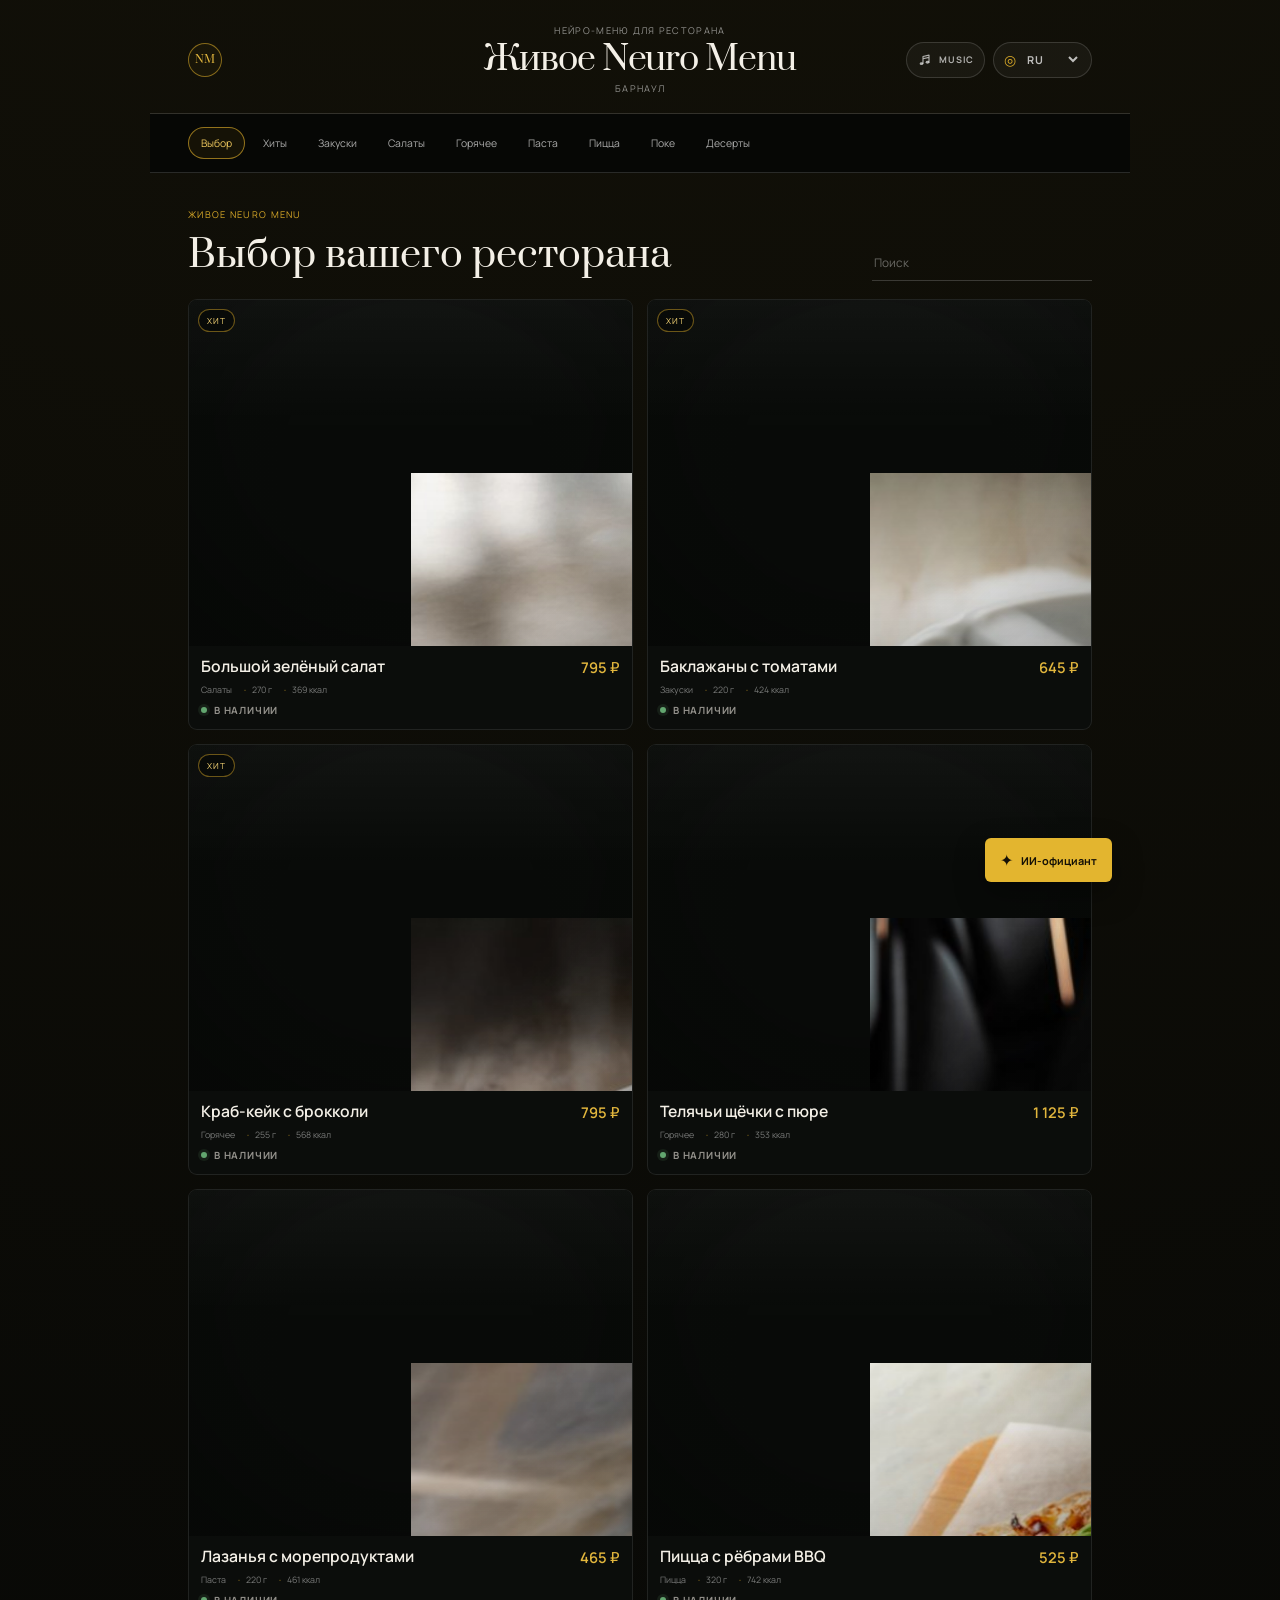
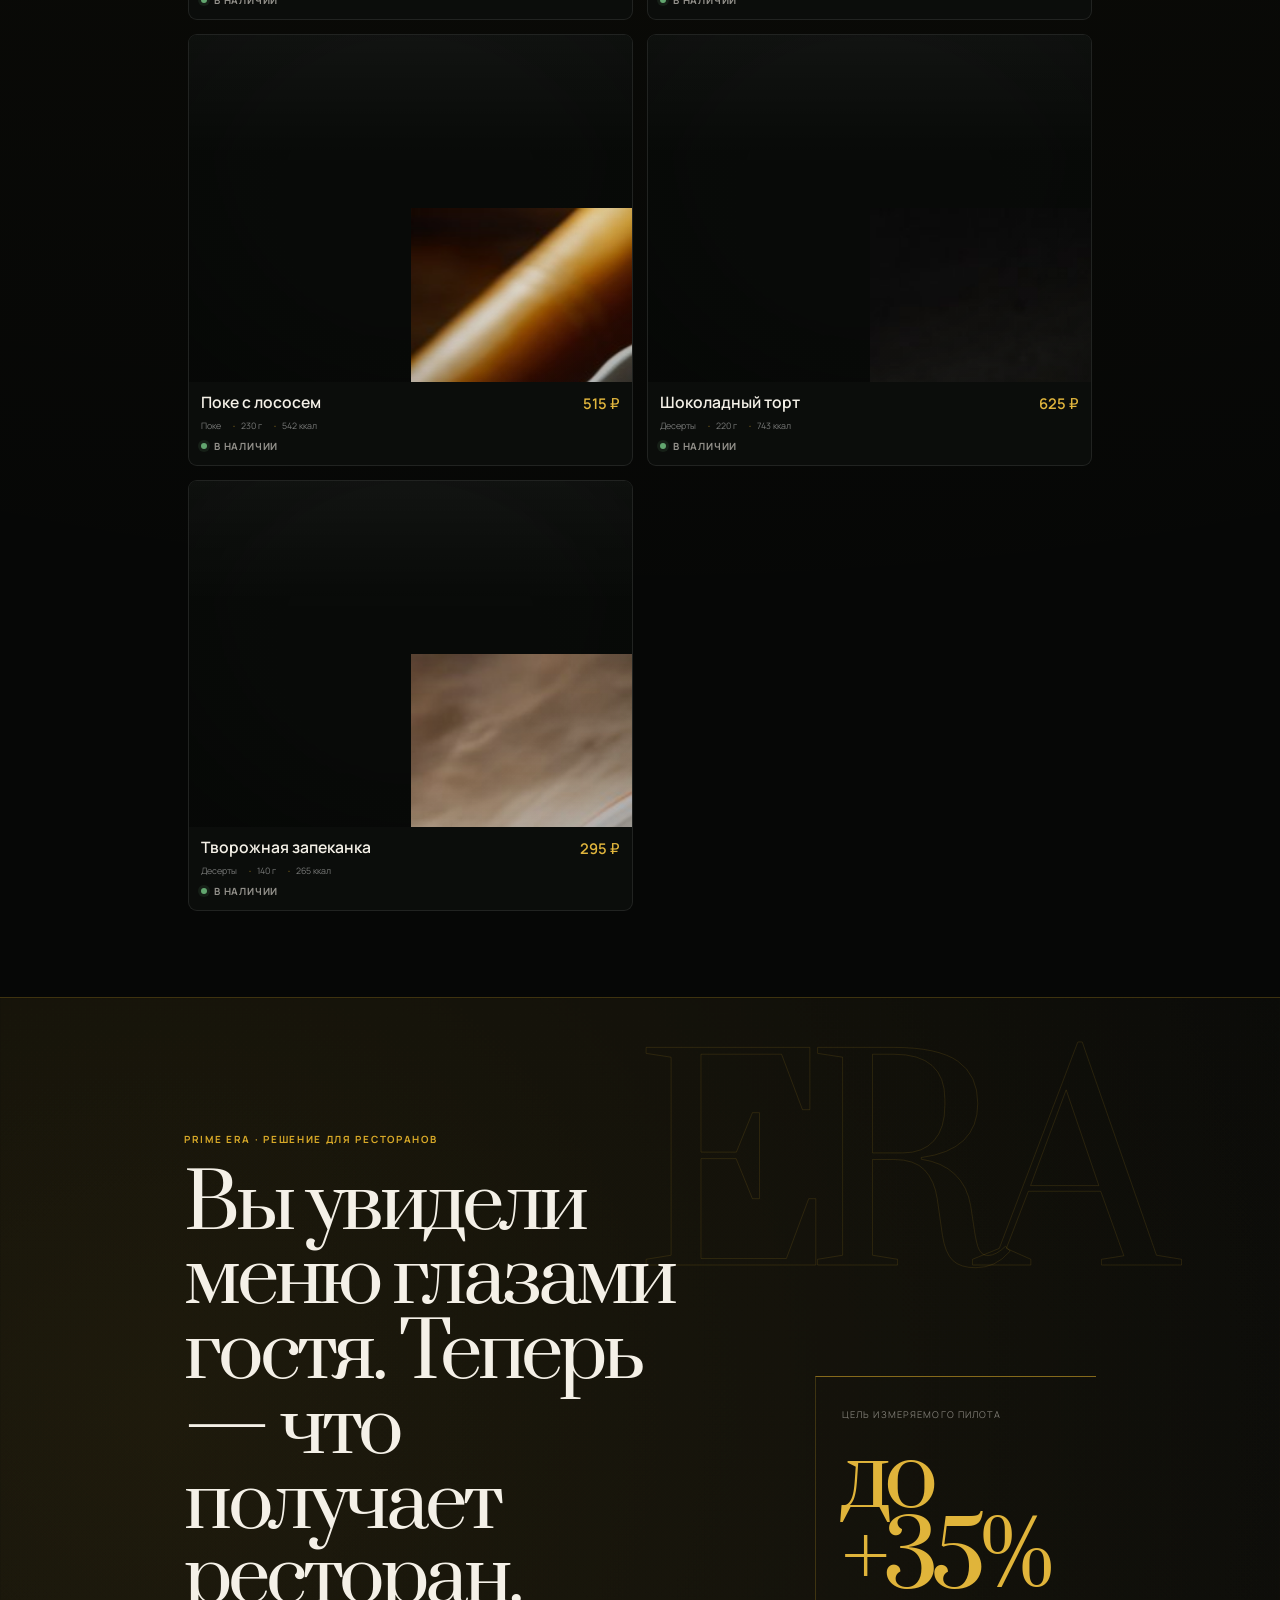
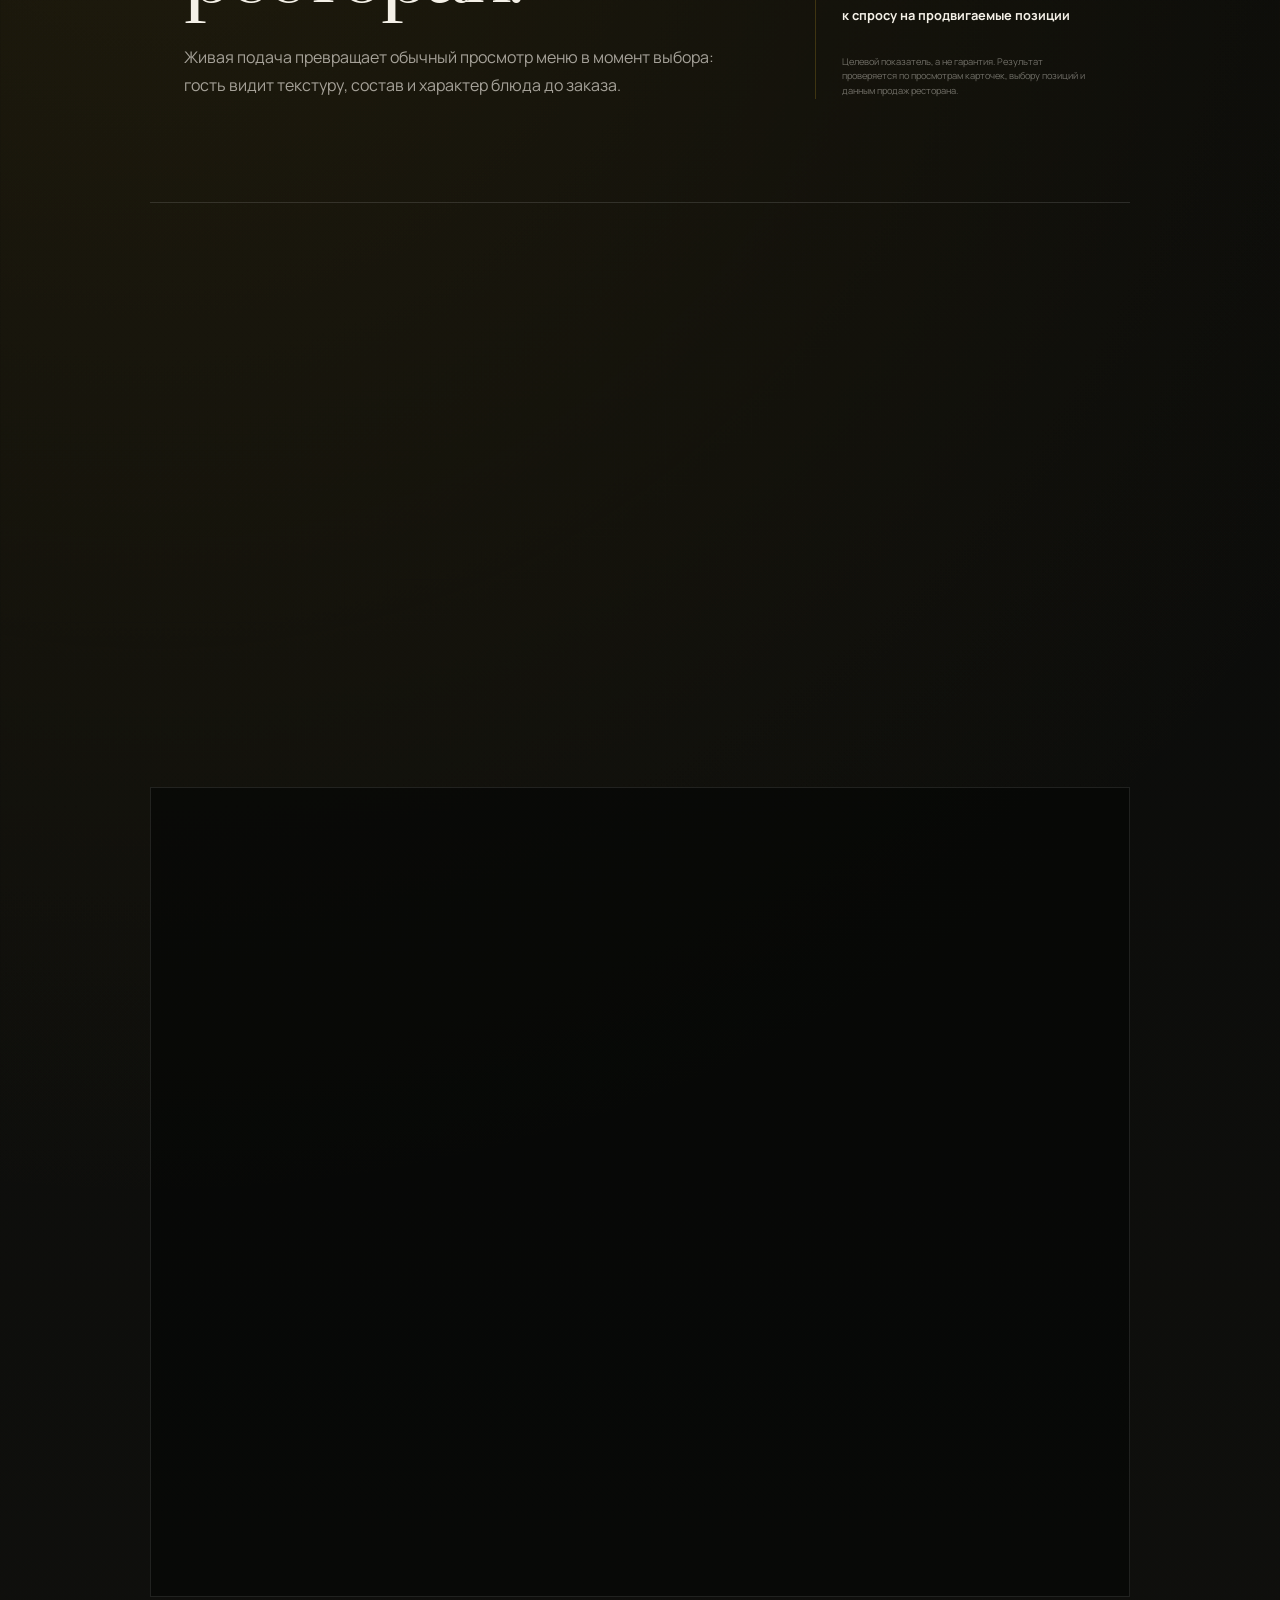
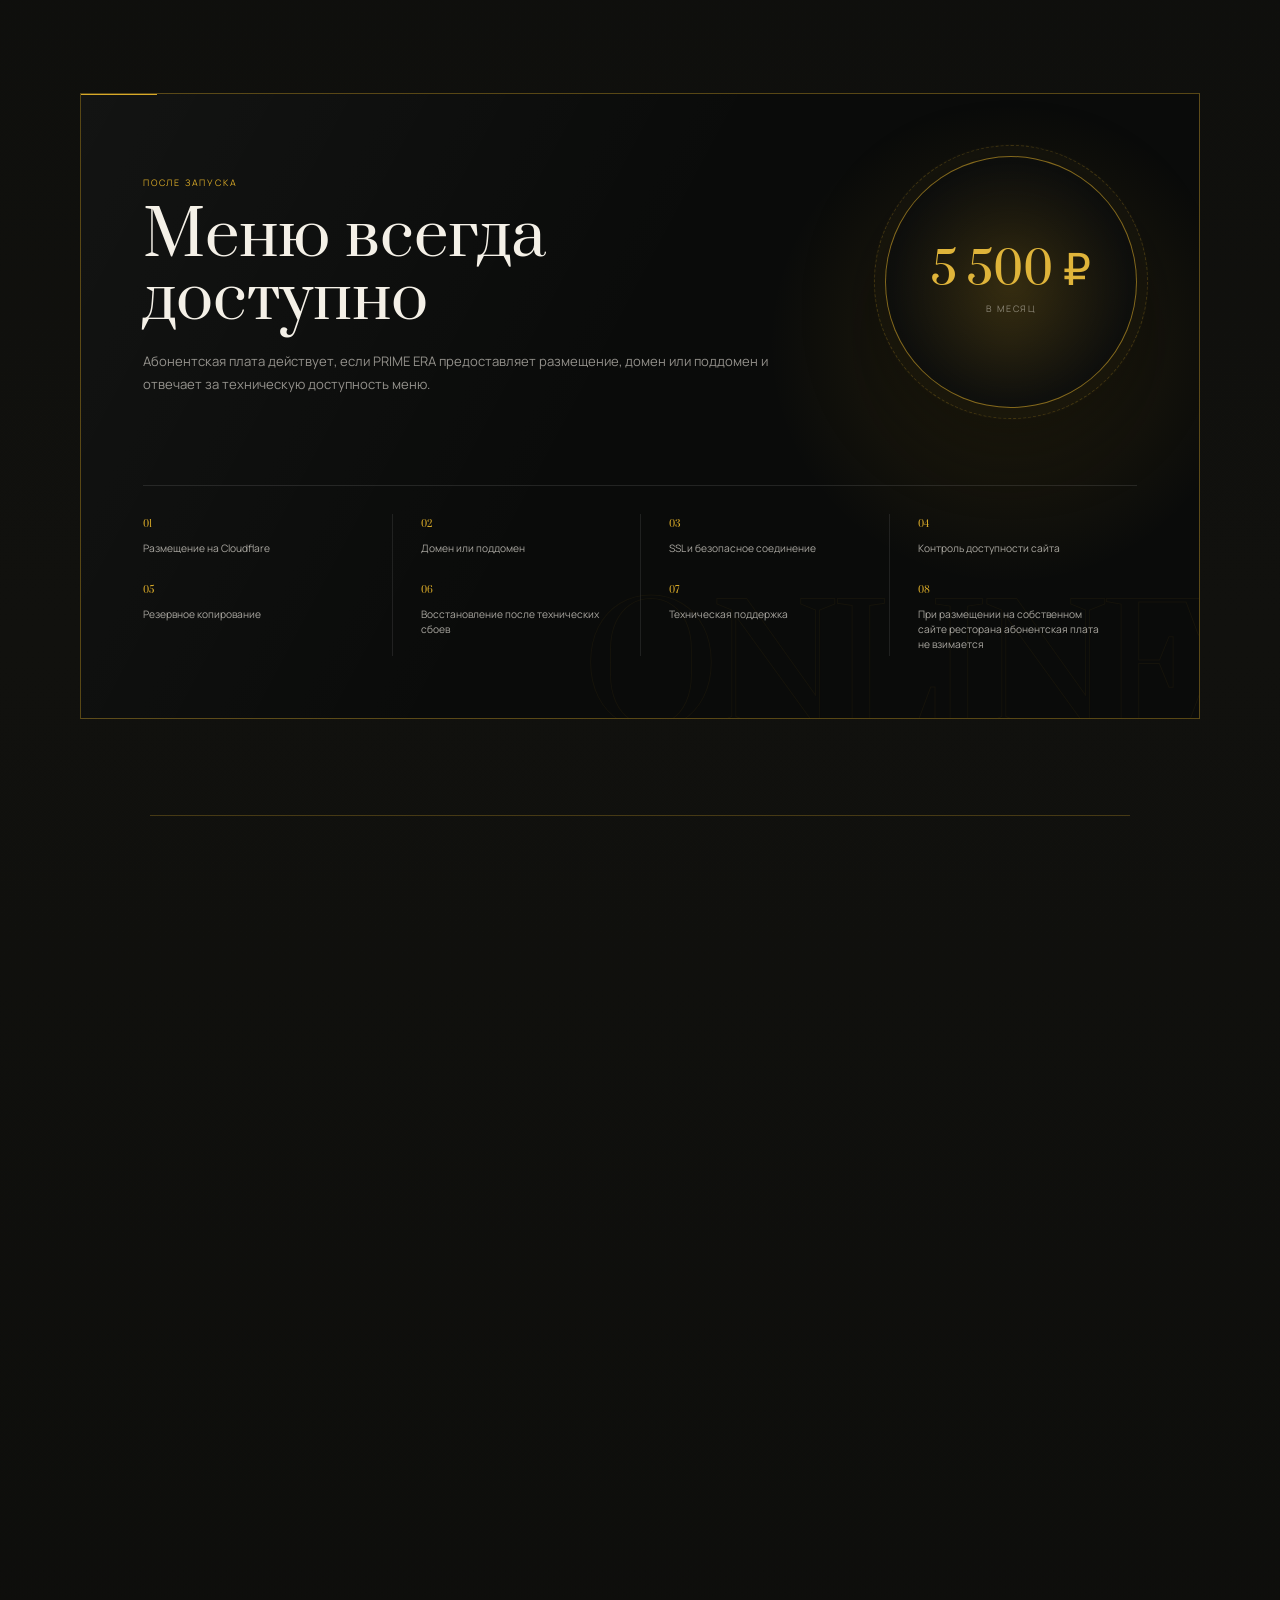
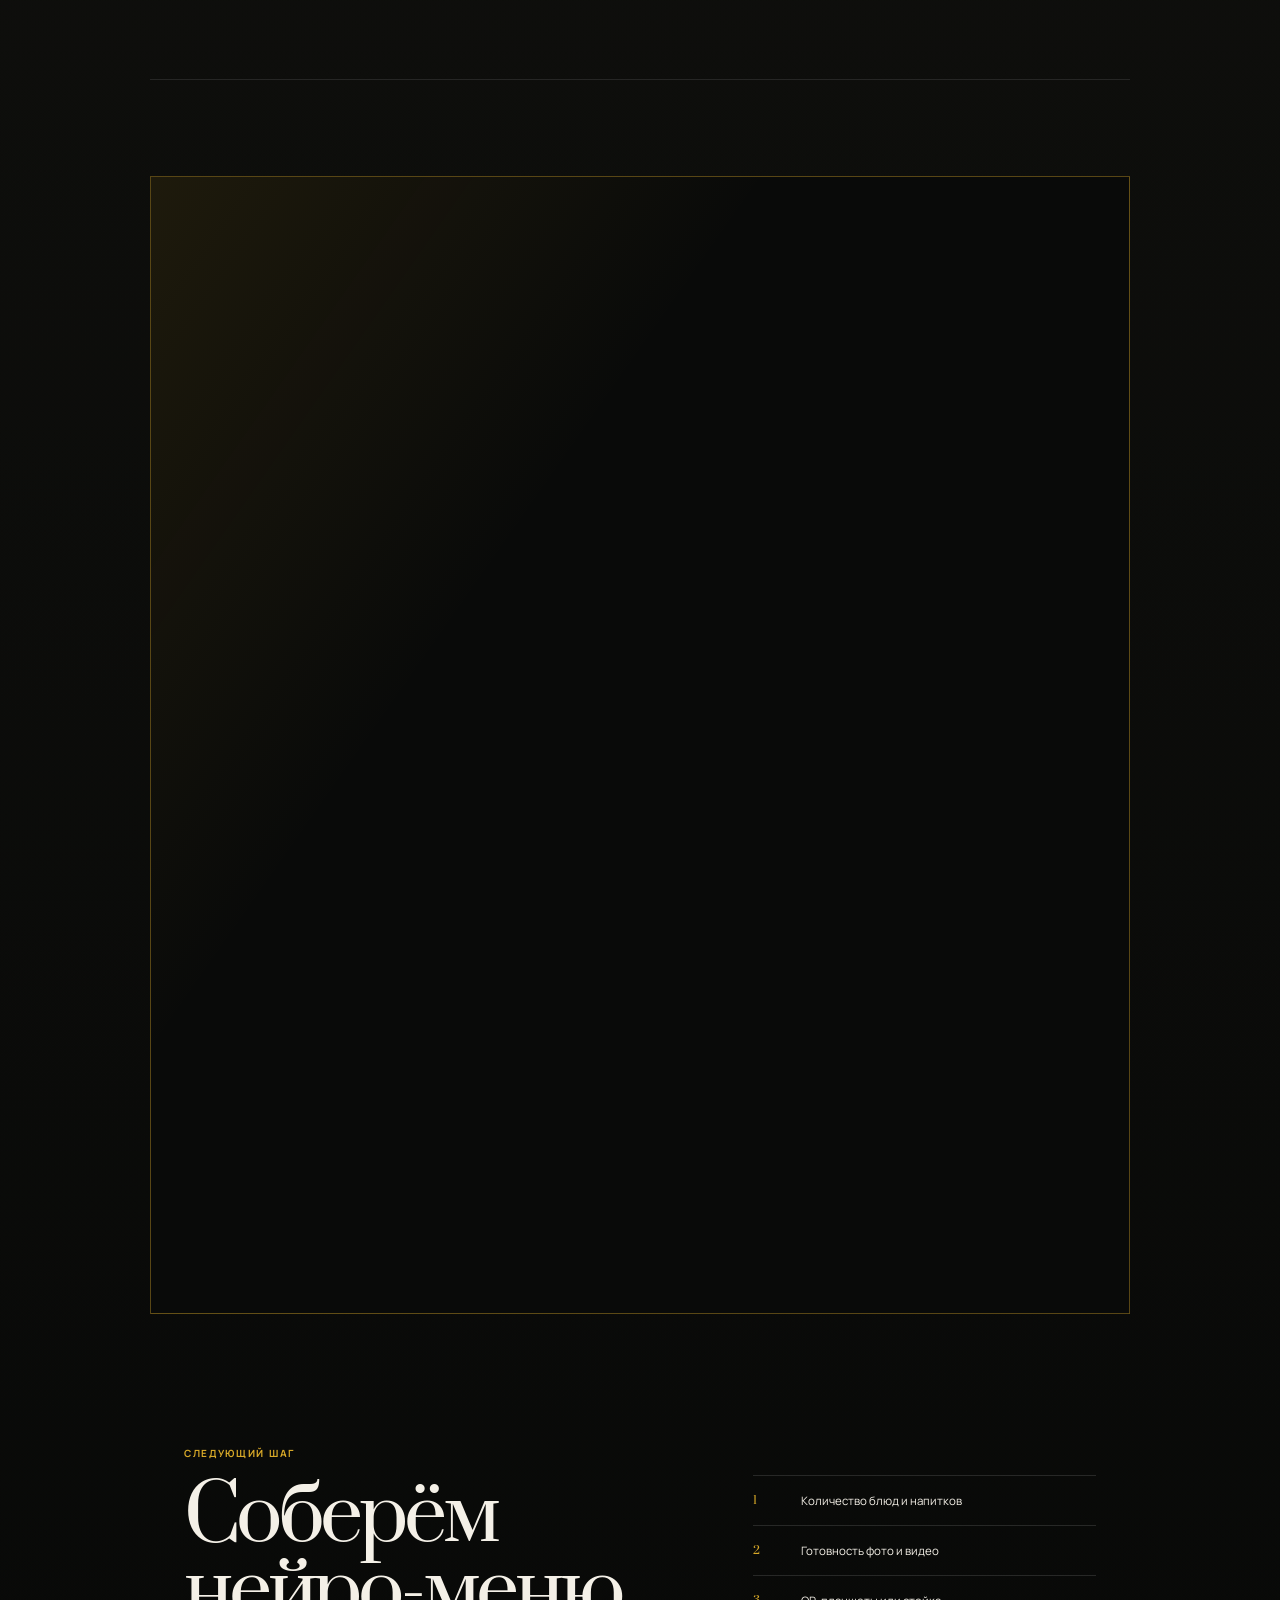
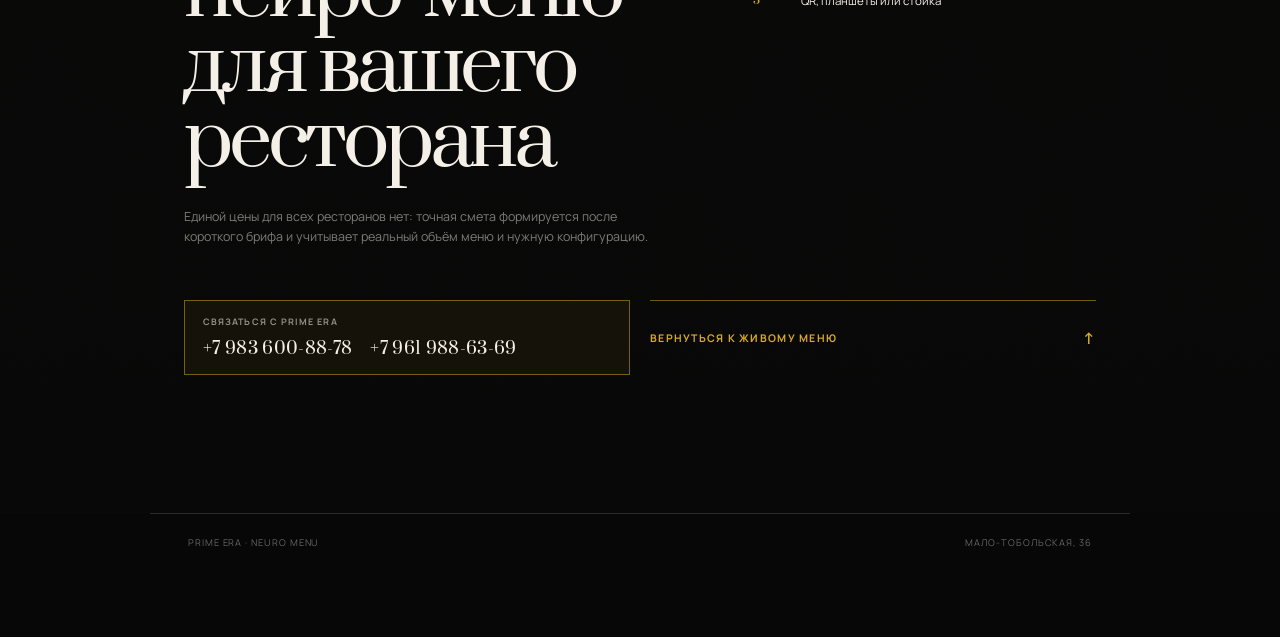
==== commit 33184dfc: "Publish latest live neuro menu" ====
--- a/index.html
+++ b/index.html
@@ -28,8 +28,9 @@
     <meta name="theme-color" content="#f2f1e8" />
     <link rel="icon" type="image/svg+xml" href="/favicon.svg" />
     <title>Живое нейроменю</title>
-    <script type="module" crossorigin src="/assets/index-DL99eUYY.js"></script>
-    <link rel="stylesheet" crossorigin href="/assets/index-DeOX9OGZ.css">
+    <script type="module" crossorigin src="/assets/main-BMKI6Zz2.js"></script>
+    <link rel="modulepreload" crossorigin href="/assets/jsx-runtime-DCqfJqOk.js">
+    <link rel="stylesheet" crossorigin href="/assets/main-Dmg8vGzb.css">
   </head>
   <body>
     <div id="root"></div>
--- a/assets/main-Dmg8vGzb.css
+++ b/assets/main-Dmg8vGzb.css
@@ -0,0 +1 @@
+@font-face{font-family:Manrope;font-style:normal;font-weight:400 700;font-display:swap;src:url(/fonts/manrope-cyrillic.woff2)format("woff2");unicode-range:U+301,U+400-45F,U+490-491,U+4B0-4B1,U+2116}@font-face{font-family:Manrope;font-style:normal;font-weight:400 700;font-display:swap;src:url(/fonts/manrope-latin.woff2)format("woff2");unicode-range:U+??,U+131,U+152-153,U+2BB-2BC,U+2C6,U+2DA,U+2DC,U+304,U+308,U+329,U+2000-206F,U+20AC,U+2122,U+2191,U+2193,U+2212,U+2215,U+FEFF,U+FFFD}@font-face{font-family:Prata;font-style:normal;font-weight:400;font-display:swap;src:url(/fonts/prata-cyrillic.woff2)format("woff2");unicode-range:U+301,U+400-45F,U+490-491,U+4B0-4B1,U+2116}@font-face{font-family:Prata;font-style:normal;font-weight:400;font-display:swap;src:url(/fonts/prata-latin.woff2)format("woff2");unicode-range:U+??,U+131,U+152-153,U+2BB-2BC,U+2C6,U+2DA,U+2DC,U+304,U+308,U+329,U+2000-206F,U+20AC,U+2122,U+2191,U+2193,U+2212,U+2215,U+FEFF,U+FFFD}:root{color:#f4f0e7;font-synthesis:none;text-rendering:optimizelegibility;--paper:#090a09;--paper-deep:#111311;--ink:#f4f0e7;--muted:#96978f;--green:#d8a928;--green-dark:#070907;--clay:#b88924;--line:#ffffff24;background:#060706;font-family:Manrope,Arial,sans-serif}*{box-sizing:border-box}html{scroll-behavior:smooth}body{background:var(--paper);min-width:320px;min-height:100vh;margin:0}button,input{font:inherit}button,a{-webkit-tap-highlight-color:transparent}button{color:inherit}a{color:inherit;text-decoration:none}img{max-width:100%;display:block}.visually-hidden{clip:rect(0, 0, 0, 0);white-space:nowrap;border:0;width:1px;height:1px;margin:-1px;padding:0;position:absolute;overflow:hidden}.site-header{z-index:20;color:#fff;grid-template-columns:1fr auto 1fr;align-items:center;width:100%;height:104px;padding:20px clamp(20px,4vw,72px);display:grid;position:absolute;top:0;left:0}.wordmark{letter-spacing:-.04em;flex-direction:column;align-items:center;width:max-content;line-height:.8;display:flex}.wordmark span{font-size:clamp(1.5rem,2.4vw,2.2rem);font-weight:600}.wordmark small{letter-spacing:.16em;margin-top:8px;font-family:Prata,Georgia,serif;font-size:.6rem;font-style:italic}.site-header nav{align-items:center;gap:40px;font-size:.85rem;font-weight:600;display:flex}.site-header nav a{padding:10px 0;position:relative}.site-header nav a:after{content:"";transform-origin:100%;background:currentColor;height:1px;transition:transform .18s;position:absolute;bottom:4px;left:0;right:0;transform:scaleX(0)}.site-header nav a:hover:after,.site-header nav a:focus-visible:after{transform-origin:0;transform:scaleX(1)}.site-header__city{text-transform:uppercase;letter-spacing:.12em;border:1px solid #ffffff8c;border-radius:999px;justify-self:end;padding:9px 16px;font-size:.75rem}.hero{color:#fff;background:var(--green-dark);grid-template-columns:minmax(0,.95fr) minmax(0,1.05fr);min-height:760px;display:grid;overflow:hidden}.hero__copy{z-index:2;flex-direction:column;justify-content:center;min-width:0;padding:176px clamp(24px,6vw,108px) 96px;display:flex;position:relative}.eyebrow{text-transform:uppercase;letter-spacing:.16em;margin:0 0 24px;font-size:.68rem;font-weight:600}.hero h1{letter-spacing:-.065em;max-width:760px;margin:0;font-size:clamp(3.2rem,6.1vw,7.5rem);font-weight:500;line-height:.93}.hero h1 em{color:#d5a180;font-family:Prata,Georgia,serif;font-weight:400}.hero__lead{color:#ffffffbf;max-width:510px;margin:34px 0 0;font-size:clamp(1rem,1.3vw,1.2rem);line-height:1.65}.primary-button{width:max-content;color:var(--green-dark);background:var(--paper);cursor:pointer;border:0;border-radius:999px;align-items:center;gap:32px;margin-top:42px;padding:15px 20px 15px 24px;font-size:.84rem;font-weight:600;transition:transform .18s,background .18s;display:flex}.primary-button:hover,.primary-button:focus-visible{background:#fff;transform:translateY(-2px)}.hero__stage{background:#c6a382;min-width:0;position:relative}.hero__stage:before{z-index:1;content:"";pointer-events:none;background:#19110b24;position:absolute;inset:0}.hero__note{z-index:3;color:#fff;align-items:flex-start;gap:12px;display:flex;position:absolute;bottom:46px;right:clamp(20px,4vw,58px)}.hero__note span{border:1px solid #fff9;border-radius:50%;place-items:center;width:34px;height:34px;font-size:.62rem;display:grid}.hero__note p{text-transform:uppercase;letter-spacing:.1em;margin:3px 0 0;font-size:.69rem;line-height:1.5}.dish-stage{perspective:1100px;place-items:center;width:100%;height:100%;min-height:460px;display:grid;position:relative;overflow:hidden}.dish-stage--compact{min-height:760px}.living-dish{background:#090b09;transition:transform .7s cubic-bezier(.2,.7,.2,1);display:block;position:absolute;inset:0;overflow:hidden;transform:translateZ(0)}.living-dish--loading:before{z-index:0;content:"";background-color:#0000;background-image:radial-gradient(circle at 50% 46%,#ebbe5c1f,#0000 34%),linear-gradient(110deg,#070807 18%,#13120f 42%,#070807 66%);background-position:0 0,0 0;background-repeat:repeat,repeat;background-size:220% 100%;background-attachment:scroll,scroll;background-origin:padding-box,padding-box;background-clip:border-box,border-box;animation:1.4s ease-in-out infinite living-video-loading;position:absolute;inset:0}.living-dish__asset{width:var(--dish-media-size,104%);height:var(--dish-media-size,104%);object-fit:cover;transform-origin:50%;will-change:transform, filter;max-width:none;animation:12s ease-in-out infinite alternate living-camera;display:block;position:absolute;top:50%;left:50%}.living-dish__asset--video{z-index:1;opacity:0;transition:opacity .22s ease-out}.living-dish__asset--video.is-ready{opacity:1}.living-dish__depth,.living-dish__light,.living-dish__steam-field{pointer-events:none;position:absolute;inset:0}.living-dish__depth{background:radial-gradient(circle at 50% 48%,#0000 45%,#0204023d 100%),linear-gradient(#ffffff0a,#0000 35%,#0000001f)}.living-dish__light{filter:blur(12px);mix-blend-mode:screen;background:linear-gradient(90deg,#0000,#fff6dc29,#0000);border-radius:50%;width:38%;height:150%;animation:9s ease-in-out infinite living-light;top:-25%;left:-45%;transform:rotate(12deg)}.living-dish--fresh .living-dish__light{background:linear-gradient(90deg,#0000,#d7ffbf29,#0000)}.living-dish--gloss .living-dish__light{background:linear-gradient(90deg,#0000,#ffeed63d,#0000);width:24%;animation-duration:7.5s}.living-dish__steam-field{filter:blur(5px);mix-blend-mode:screen;inset:-4% 24% 34%;overflow:visible}.living-dish__steam-field i{opacity:0;transform-origin:50% 100%;background:radial-gradient(at 50% 70%,#ffffff75,#ffffff1a 46%,#0000 72%);border-radius:50%;width:28%;height:68%;animation:4.8s ease-out infinite living-steam;display:block;position:absolute;bottom:0;left:42%}.living-dish__steam-field i:nth-child(2){width:24%;height:58%;animation-duration:5.4s;animation-delay:-1.7s;left:22%}.living-dish__steam-field i:nth-child(3){width:22%;height:62%;animation-duration:5.8s;animation-delay:-3.2s;left:58%}@keyframes living-camera{0%{filter:saturate(1.01)brightness(.99);transform:translate(-50.25%,-49.8%)scale(1.01)}to{filter:saturate(1.045)brightness(1.025);transform:translate(-49.75%,-50.2%)scale(1.035)}}@keyframes living-video-loading{0%{background-position:100% 0}to{background-position:-100% 0}}@keyframes living-light{0%,18%{opacity:0;left:-45%}42%,64%{opacity:.62}88%,to{opacity:0;left:112%}}@keyframes living-steam{0%{opacity:0;transform:translateY(18%)scale(.55,.72)rotate(-4deg)}24%{opacity:.42}70%{opacity:.16}to{opacity:0;transform:translate(10%,-72%)scale(1.1,1.48)rotate(8deg)}}.dish-stage__surface{aspect-ratio:1.34;width:min(86%,720px);transform-style:preserve-3d;will-change:transform;background:#ddd7c9;border:9px solid #ffffff24;border-radius:50%;transition:transform .12s ease-out;position:relative;overflow:hidden;box-shadow:0 34px 60px #22140c59,inset 0 5px #fff3}.dish-stage--compact .dish-stage__surface{width:min(88%,760px)}.dish-stage--video{background:#000}.dish-stage--video .dish-stage__surface{aspect-ratio:auto;width:100%;height:100%;box-shadow:none;background:#000;border:0;border-radius:0}.dish-stage__surface .living-dish{border-radius:inherit}.dish-stage__shine{border-radius:inherit;pointer-events:none;background:linear-gradient(125deg,#ffffff2e,#0000 35% 70%,#1d140e24);position:absolute;inset:0}.dish-stage__hint,.dish-stage__status{z-index:2;color:#fff;-webkit-backdrop-filter:blur(10px);backdrop-filter:blur(10px);background:#163f2fdb;position:absolute}.dish-stage__hint{text-transform:uppercase;letter-spacing:.08em;border-radius:999px;align-items:center;gap:9px;padding:10px 14px;font-size:.7rem;display:flex;bottom:22px;left:22px}.dish-stage__live-dot{background:#d8ebbd;border-radius:50%;flex:none;width:7px;height:7px;animation:2.2s ease-in-out infinite live-dot;box-shadow:0 0 0 5px #d8ebbd29}@keyframes live-dot{50%{opacity:.72;box-shadow:0 0 0 8px #d8ebbd0a}}.dish-stage__status{border:1px solid #fff6;border-radius:999px;padding:9px 12px;font-size:.65rem;top:22px;right:22px}.menu-section{padding:110px clamp(20px,4vw,72px) 130px}.section-heading{grid-template-columns:1fr auto;align-items:end;gap:32px;display:grid}.section-heading h2,.about-section h2{letter-spacing:-.07em;margin:0;font-size:clamp(3.5rem,8vw,8rem);font-weight:500;line-height:.86}.section-heading>p{max-width:390px;color:var(--muted);margin:0 0 8px;font-size:.88rem;line-height:1.65}.menu-tools{gap:22px;margin:62px 0 40px;display:grid}.search-field{border-bottom:1px solid var(--ink);align-items:center;gap:12px;min-height:58px;padding:0 20px;display:flex}.search-field input{width:100%;color:var(--ink);background:0 0;border:0;outline:0;font-size:clamp(1rem,2vw,1.3rem)}.search-field input::placeholder{color:#8d887d}.category-list{scrollbar-width:none;gap:8px;display:flex;overflow-x:auto}.category-list::-webkit-scrollbar{display:none}.category-list button{border:1px solid var(--line);cursor:pointer;background:0 0;border-radius:999px;flex:none;padding:10px 16px;font-size:.76rem;transition:color .16s,background .16s,border-color .16s}.category-list button:hover,.category-list button:focus-visible,.category-list button.is-active{border-color:var(--green);color:#fff;background:var(--green)}.dish-grid{grid-template-columns:repeat(3,minmax(0,1fr));gap:42px 18px;display:grid}.dish-card{min-width:0}.dish-card__button{text-align:left;cursor:pointer;background:0 0;border:0;width:100%;padding:0;display:block}.dish-card__media{aspect-ratio:1.32;background:var(--paper-deep);display:block;position:relative;overflow:hidden}.dish-card__button:hover .living-dish,.dish-card__button:focus-visible .living-dish{transform:scale(1.045)}.dish-card__badge{color:#fff;background:var(--clay);text-transform:uppercase;letter-spacing:.1em;border-radius:999px;padding:7px 11px;font-size:.62rem;position:absolute;top:14px;left:14px}.dish-card__availability{color:#171208;text-transform:uppercase;letter-spacing:.08em;background:#e1b73f;border:1px solid #ffffff3d;border-radius:999px;padding:7px 11px;font-size:.6rem;font-weight:800;position:absolute;top:14px;right:14px}.dish-card__availability.is-stopped{color:#f4f0e7;background:#141412e6}.dish-card--stopped .living-dish{filter:grayscale(.72)brightness(.56)}.dish-card__pilot{color:#102016;text-transform:uppercase;letter-spacing:.1em;background:#d8ebbd;border-radius:999px;padding:7px 11px;font-size:.62rem;position:absolute;top:14px;right:14px}.dish-card__view{color:var(--green-dark);opacity:0;background:#f2f1e8f2;border-radius:999px;align-items:center;gap:10px;padding:10px 13px;font-size:.68rem;font-weight:600;transition:transform .18s,opacity .18s;display:flex;position:absolute;bottom:12px;right:12px;transform:translateY(8px)}.dish-card__button:hover .dish-card__view,.dish-card__button:focus-visible .dish-card__view{opacity:1;transform:translateY(0)}.dish-card__content{grid-template-columns:minmax(0,1fr) auto;gap:7px 16px;padding:16px 2px 0;display:grid}.dish-card__meta{color:var(--muted);text-transform:uppercase;letter-spacing:.09em;grid-column:1/-1;justify-content:space-between;font-size:.65rem;display:flex}.dish-card__availability-line{color:#f4f0e794;text-transform:uppercase;letter-spacing:.08em;grid-column:1/-1;align-items:center;gap:7px;font-size:.62rem;font-weight:700;display:inline-flex}.dish-card__availability-line>span,.dish-drawer__availability>span{background:#62a66f;border-radius:50%;flex:none;width:6px;height:6px;box-shadow:0 0 0 3px #62a66f1f}.dish-card__availability-line.is-low,.dish-drawer__availability.is-low{color:#e1b73f}.dish-card__availability-line.is-low>span,.dish-drawer__availability.is-low>span{background:#e1b73f;box-shadow:0 0 0 3px #e1b73f1f}.dish-card__availability-line.is-stopped,.dish-drawer__availability.is-stopped{color:#d99088}.dish-card__availability-line.is-stopped>span,.dish-drawer__availability.is-stopped>span{background:#b94d43;box-shadow:0 0 0 3px #b94d4324}.dish-card__name{font-size:clamp(1rem,1.5vw,1.22rem);font-weight:500;line-height:1.3}.dish-card__price{white-space:nowrap;font-size:clamp(1rem,1.5vw,1.18rem);font-weight:600}.empty-state{border:1px solid var(--line);text-align:center;align-content:center;place-items:center;min-height:360px;padding:60px 24px;display:grid}.empty-state p{margin:0 0 8px;font-size:1.6rem}.empty-state span{color:var(--muted)}.empty-state button{border:1px solid var(--green);color:#fff;background:var(--green);cursor:pointer;border-radius:999px;margin-top:24px;padding:10px 16px}.about-section{color:#fff;background:var(--clay);padding:110px clamp(20px,8vw,142px)}.about-section>div{grid-template-columns:1fr 320px;align-items:end;gap:60px;display:grid}.about-section h2{max-width:960px;font-size:clamp(3.2rem,6.8vw,7rem)}.about-section>div p{color:#ffffffc7;margin:0 0 8px;line-height:1.7}.site-footer{color:#fff;background:var(--green-dark);grid-template-columns:1fr auto 1fr;align-items:end;min-height:260px;padding:54px clamp(20px,4vw,72px);display:grid}.wordmark--footer{align-self:start}.site-footer>div{text-align:center;gap:6px;font-size:.78rem;display:grid}.site-footer p{color:#ffffff80;justify-self:end;margin:0;font-size:.7rem}.drawer-backdrop{z-index:50;-webkit-backdrop-filter:blur(14px);backdrop-filter:blur(14px);background:#121611b8;place-items:center;padding:24px;animation:.18s both fade-in;display:grid;position:fixed;inset:0}.dish-drawer{background:var(--paper);grid-template-columns:minmax(0,1.15fr) minmax(360px,.85fr);width:min(1180px,100%);max-height:calc(100vh - 48px);animation:.26s cubic-bezier(.2,.8,.2,1) both drawer-in;display:grid;position:relative;overflow:auto;box-shadow:0 34px 90px #00000047}.dish-drawer__close{z-index:4;width:44px;height:44px;color:var(--ink);cursor:pointer;background:#f2f1e8eb;border:0;border-radius:50%;place-items:center;display:grid;position:absolute;top:16px;right:16px}.dish-drawer__visual{background:#c6a382;min-height:590px}.salad-pilot{color:#f4f2e9;background:radial-gradient(circle at 24% 18%,#5c754f2e,#0000 28%),#050706;width:100%;height:100%;min-height:590px;position:relative;overflow:hidden}.salad-pilot__mode{z-index:6;-webkit-backdrop-filter:blur(12px);backdrop-filter:blur(12px);background:#050706c2;border:1px solid #ffffff24;border-radius:999px;gap:3px;padding:4px;display:flex;position:absolute;top:18px;left:50%;transform:translate(-50%)}.salad-pilot__mode button{color:#ffffff9e;white-space:nowrap;cursor:pointer;background:0 0;border:0;border-radius:999px;min-height:34px;padding:0 13px;font-size:.65rem;font-weight:700}.salad-pilot__mode button[aria-pressed=true]{color:#0a100c;background:#d8ebbd}.salad-live-view{background:#030403;position:absolute;inset:0;overflow:hidden}.salad-live-view .living-dish__asset{object-fit:contain}.salad-live-view__caption,.salad-live-view__action{z-index:4;position:absolute}.salad-live-view__caption{color:#ffffffd1;-webkit-backdrop-filter:blur(10px);backdrop-filter:blur(10px);background:#050706ad;border:1px solid #ffffff24;border-radius:999px;align-items:center;gap:9px;padding:10px 13px;font-size:.66rem;display:flex;bottom:102px;left:18px}.salad-live-view__action{color:#0a100c;cursor:pointer;background:#d8ebbd;border:0;border-radius:999px;min-height:46px;font-size:.72rem;font-weight:700;bottom:42px;left:18px;right:18px}.salad-photo-orbit{touch-action:none;cursor:ew-resize;background:#030403;outline:none;position:absolute;inset:0;overflow:hidden}.salad-photo-orbit:focus-visible{box-shadow:inset 0 0 0 3px #a9cb86}.salad-photo-orbit>img{object-fit:cover;-webkit-user-select:none;user-select:none;pointer-events:none;width:100%;height:100%;display:block}.salad-photo-orbit>img.is-landscape{object-fit:contain}.salad-photo-orbit__shade{pointer-events:none;background:linear-gradient(#00000061,#0000 28% 62%,#000000d1),radial-gradient(#0000 48%,#0000006b 100%);position:absolute;inset:0}.salad-photo-orbit__counter,.salad-photo-orbit__hint,.salad-photo-orbit__progress,.salad-photo-orbit__controls{z-index:3;position:absolute}.salad-photo-orbit__counter{color:#fffc;-webkit-backdrop-filter:blur(10px);backdrop-filter:blur(10px);text-transform:uppercase;letter-spacing:.08em;background:#0507069e;border:1px solid #ffffff29;border-radius:999px;padding:8px 11px;font-size:.61rem;top:72px;left:18px}.salad-photo-orbit__hint{color:#ffffffb8;pointer-events:none;align-items:center;gap:7px;font-size:.66rem;display:flex;bottom:132px;right:18px}.salad-photo-orbit__progress{justify-content:center;gap:6px;display:flex;bottom:106px;left:18px;right:18px}.salad-photo-orbit__progress button{cursor:pointer;background:#ffffff57;border:0;border-radius:999px;width:18px;height:4px;padding:0}.salad-photo-orbit__progress button[aria-pressed=true]{background:#d8ebbd}.salad-photo-orbit__controls{grid-template-columns:44px 1fr 44px;gap:8px;display:grid;bottom:42px;left:18px;right:18px}.salad-photo-orbit__controls button{color:#fff;-webkit-backdrop-filter:blur(10px);backdrop-filter:blur(10px);cursor:pointer;background:#050706b8;border:1px solid #fff3;border-radius:999px;min-height:44px;font-size:.72rem;font-weight:700}.salad-photo-orbit__controls button:disabled{opacity:.34;cursor:default}.salad-photo-orbit__controls .is-primary{color:#0a100c;background:#d8ebbd}.salad-pilot__canvas{position:absolute;inset:0}.salad-pilot__canvas canvas{touch-action:none;display:block}.salad-pilot__loading,.salad-pilot__fallback{background:#050706;place-items:center;display:grid;position:absolute;inset:0}.salad-pilot__loading{color:#ffffffad;text-transform:uppercase;letter-spacing:.1em;font-size:.76rem}.salad-pilot__fallback img{object-fit:cover;opacity:.74;width:100%;height:100%}.salad-pilot__fallback span{color:#fff;text-align:center;background:#000000b8;border-radius:999px;padding:11px 14px;font-size:.7rem;position:absolute;bottom:20px;left:20px;right:20px}.salad-pilot__badge,.salad-pilot__ingredients,.salad-pilot__controls,.salad-pilot__intro-status,.salad-pilot__note{z-index:3;position:absolute}.salad-pilot__intro-status{color:#ffffffd1;-webkit-backdrop-filter:blur(10px);backdrop-filter:blur(10px);text-transform:uppercase;letter-spacing:.09em;pointer-events:none;background:#050706ad;border:1px solid #ffffff29;border-radius:999px;padding:9px 13px;font-size:.62rem;top:50%;left:50%;transform:translate(-50%,-50%)}.salad-pilot__badge{pointer-events:none;gap:5px;display:grid;top:72px;left:20px}.salad-pilot__badge span,.salad-pilot__ingredients>span{color:#a9cb86;text-transform:uppercase;letter-spacing:.12em;font-size:.6rem}.salad-pilot__badge strong{font-size:.78rem;font-weight:600}.salad-pilot__ingredients{-webkit-backdrop-filter:blur(12px);backdrop-filter:blur(12px);opacity:0;pointer-events:none;background:#050706b8;border:1px solid #ffffff24;border-radius:16px;width:min(190px,38%);padding:14px;transition:transform .3s,opacity .3s;top:76px;right:18px;transform:translate(18px)}.salad-pilot__ingredients.is-visible{opacity:1;transform:translate(0)}.salad-pilot__ingredients ul{gap:7px;margin:10px 0 0;padding:0;font-size:.7rem;list-style:none;display:grid}.salad-pilot__ingredients li:before{color:#a9cb86;content:"•";margin-right:7px}.salad-pilot__controls{align-items:center;gap:9px;display:flex;bottom:48px;left:18px;right:18px}.salad-pilot__controls button{color:#0a100c;cursor:pointer;background:#d8ebbd;border:1px solid #fff3;border-radius:999px;min-height:44px;padding:0 16px;font-size:.7rem;font-weight:700}.salad-pilot__controls button:disabled{cursor:wait;opacity:.46}.salad-pilot__controls .salad-pilot__reset{color:#fff;-webkit-backdrop-filter:blur(10px);backdrop-filter:blur(10px);background:#050706b3;align-items:center;gap:7px;display:flex}.salad-pilot__note{color:#ffffff85;text-align:right;pointer-events:none;margin:0;font-size:.58rem;bottom:16px;left:20px;right:20px}.dish-drawer__content{flex-direction:column;padding:clamp(52px,7vw,96px) clamp(28px,5vw,70px) 46px;display:flex}.dish-drawer__eyebrow{color:var(--green);text-transform:uppercase;letter-spacing:.11em;gap:14px;font-size:.65rem;display:flex}.dish-drawer h2{letter-spacing:-.06em;margin:22px 0 24px;font-size:clamp(2.5rem,4.7vw,5rem);font-weight:500;line-height:.95}.dish-drawer__content>p{color:var(--muted);margin:0;line-height:1.7}.dish-ingredients{margin-top:30px}.dish-ingredients h3{color:#e3b52f;text-transform:uppercase;letter-spacing:.11em;margin:0 0 13px;font-size:.62rem;font-weight:600}.dish-ingredients ul{flex-wrap:wrap;gap:7px;margin:0;padding:0;list-style:none;display:flex}.dish-ingredients li{color:#f4f0e7d1;background:#ffffff09;border:1px solid #ffffff1f;border-radius:999px;padding:7px 10px;font-size:.64rem}.nutrition{border-top:1px solid var(--line);border-bottom:1px solid var(--line);grid-template-columns:repeat(4,1fr);margin:32px 0 0;padding:20px 0;display:grid}.nutrition div{gap:8px;display:grid}.nutrition dt{color:var(--muted);text-transform:uppercase;letter-spacing:.08em;font-size:.6rem}.nutrition dd{margin:0;font-size:.85rem;font-weight:600}.dish-drawer__footer{gap:12px;margin-top:auto;padding-top:42px;display:grid}.dish-drawer__footer strong{font-size:2rem}.dish-drawer__footer span{color:var(--muted);font-size:.68rem}@keyframes fade-in{0%{opacity:0}}@keyframes drawer-in{0%{opacity:0;transform:translateY(24px)scale(.985)}}@media (width<=900px){.site-header{grid-template-columns:1fr auto}.site-header nav{display:none}.hero{grid-template-columns:1fr;min-height:auto}.hero__copy{min-height:690px;padding-top:148px}.hero__stage,.dish-stage--compact{min-height:620px}.dish-grid{grid-template-columns:repeat(2,minmax(0,1fr))}.about-section>div{grid-template-columns:1fr}.about-section>div p{max-width:520px}.dish-drawer{grid-template-columns:1fr}.dish-drawer__visual,.salad-pilot{min-height:min(58vh,520px)}.dish-drawer__content{min-height:520px}}@media (width<=620px){.site-header{height:84px;padding:16px 18px}.wordmark span{font-size:1.45rem}.site-header__city{padding:8px 12px;font-size:.64rem}.hero__copy{min-height:640px;padding:126px 20px 62px}.hero h1{font-size:clamp(3.15rem,15vw,5rem)}.hero__lead{max-width:390px;font-size:.95rem}.primary-button{justify-content:space-between;width:100%}.hero__stage,.dish-stage--compact{min-height:480px}.dish-stage__surface,.dish-stage--compact .dish-stage__surface{width:92%}.hero__note{bottom:20px;right:18px}.menu-section{padding-top:82px;padding-bottom:90px}.section-heading{grid-template-columns:1fr}.section-heading>p{margin:0}.menu-tools{margin-top:42px}.dish-grid{grid-template-columns:1fr;gap:34px}.dish-card__view{opacity:1;transform:none}.about-section{padding-top:78px;padding-bottom:82px}.site-footer{grid-template-columns:1fr;align-items:start;gap:42px;min-height:300px}.site-footer>div{text-align:left}.site-footer p{justify-self:start}.drawer-backdrop{align-items:end;padding:0}.dish-drawer{border-radius:22px 22px 0 0;width:100%;max-height:94vh}.dish-drawer__visual,.dish-drawer__visual .dish-stage{min-height:340px}.salad-pilot{min-height:420px}.salad-pilot__badge{top:62px;left:14px}.salad-pilot__mode{top:12px}.salad-pilot__mode button{min-height:32px;padding:0 11px;font-size:.61rem}.salad-photo-orbit__counter{top:62px;left:12px}.salad-photo-orbit__hint{bottom:128px;right:12px}.salad-photo-orbit__progress{gap:5px;bottom:102px;left:12px;right:12px}.salad-photo-orbit__progress button{width:15px}.salad-photo-orbit__controls{bottom:42px;left:12px;right:12px}.salad-pilot__ingredients{width:156px;padding:11px;top:66px;right:12px}.salad-pilot__ingredients ul{gap:5px;font-size:.64rem}.salad-pilot__controls{bottom:44px;left:12px;right:12px}.salad-pilot__controls button{min-height:42px;padding:0 13px}.salad-pilot__note{font-size:.54rem;bottom:12px;left:14px;right:14px}.dish-drawer__content{min-height:480px;padding:42px 24px 34px}.nutrition{grid-template-columns:repeat(2,1fr);gap:20px}}@media (prefers-reduced-motion:reduce){*,:before,:after{scroll-behavior:auto!important;transition-duration:.01ms!important;animation-duration:.01ms!important;animation-iteration-count:1!important}.dish-stage__surface{transform:none!important}.living-dish__asset{transform:translate(-50%,-50%)!important}}.neuro-app{color:#f4f0e7;background:radial-gradient(circle at 50% -12%,#d8a92814,#0000 34%),#060706;min-height:100vh}.neuro-header{border-bottom:1px solid var(--line);grid-template-columns:1fr auto 1fr;align-items:center;width:min(100%,980px);margin:0 auto;padding:26px clamp(16px,4vw,38px) 20px;display:grid}.neuro-header__mark{color:#e4b83e;letter-spacing:-.04em;cursor:pointer;background:#d8a9280a;border:1px solid #d8a92894;border-radius:50%;place-items:center;width:34px;height:34px;font-family:Prata,Georgia,serif;font-size:.68rem;transition:background .18s,transform .18s;display:grid}.neuro-header__mark:hover,.neuro-header__mark:focus-visible{background:#d8a92824;transform:rotate(-8deg)}.neuro-header__brand{justify-items:center;line-height:1;display:grid}.neuro-header__brand span,.neuro-header__brand small{color:#ffffff8a;text-transform:uppercase;letter-spacing:.14em;font-size:.58rem}.neuro-header__brand strong{letter-spacing:-.03em;margin:8px 0 7px;font-family:Prata,Georgia,serif;font-size:clamp(1.45rem,4vw,2.1rem);font-weight:400}.neuro-header__actions{justify-self:end;align-items:center;gap:8px;display:flex}.neuro-header__music{color:#ffffffa8;letter-spacing:.08em;cursor:pointer;background:#ffffff0a;border:1px solid #ffffff24;border-radius:999px;justify-content:center;align-items:center;gap:6px;min-width:70px;height:36px;padding:0 10px;font-size:.57rem;font-weight:800;transition:color .18s,border-color .18s,background .18s;display:inline-flex}.neuro-header__music:hover,.neuro-header__music:focus-visible,.neuro-header__music.is-active{color:#edc75d;background:#d8a92814;border-color:#d8a92894}.neuro-header__language{color:#ffffffb8;cursor:pointer;background:#ffffff0a;border:1px solid #ffffff24;border-radius:999px;justify-content:center;justify-self:end;align-items:center;gap:7px;min-width:74px;height:36px;padding:0 10px;font-size:.68rem;transition:border-color .18s,background .18s;display:inline-flex}.neuro-header__language:hover,.neuro-header__language:focus-within{background:#d8a92814;border-color:#d8a92899}.neuro-header__language .neuro-header__globe{color:#d8a928;margin:0;font-size:.9rem}.neuro-header__language select{min-width:34px;color:inherit;font:inherit;letter-spacing:.08em;cursor:pointer;background:0 0;border:0;outline:none;padding:0 14px 0 0;font-weight:700}.neuro-header__language option{color:#111;background:#fff}.neuro-menu-shell{position:relative}.neuro-categories{z-index:12;border-bottom:1px solid var(--line);-webkit-backdrop-filter:blur(18px);backdrop-filter:blur(18px);scrollbar-width:none;background:#060706e6;gap:5px;width:min(100%,980px);margin:0 auto;padding:13px clamp(16px,4vw,38px);display:flex;position:sticky;top:0;overflow-x:auto}.neuro-categories::-webkit-scrollbar{display:none}.neuro-categories button{color:#ffffffa8;cursor:pointer;background:0 0;border:1px solid #0000;border-radius:999px;flex:none;padding:8px 12px;font-size:.65rem}.neuro-categories button:hover,.neuro-categories button:focus-visible,.neuro-categories button.is-active{color:#edc75d;background:#d8a92812;border-color:#d8a928a6}.neuro-menu{width:min(100%,980px);margin:0 auto;padding:28px clamp(16px,4vw,38px) 86px}.neuro-menu__heading{grid-template-columns:1fr minmax(120px,220px);align-items:end;gap:20px;margin-bottom:18px;display:grid}.neuro-menu__heading span{color:#d8a928;text-transform:uppercase;letter-spacing:.14em;font-size:.58rem}.neuro-menu__heading h1{margin:7px 0 0;font-family:Prata,Georgia,serif;font-size:clamp(1.5rem,4vw,2.35rem);font-weight:400}.neuro-menu__search{border-bottom:1px solid #ffffff2e}.neuro-menu__search input{color:#fff;background:0 0;border:0;outline:none;width:100%;padding:9px 2px;font-size:.74rem}.neuro-menu__search input::placeholder{color:#ffffff61}.neuro-menu .dish-grid{grid-template-columns:repeat(2,minmax(0,1fr));gap:14px}.neuro-menu .dish-card{background:#0b0d0b;border:1px solid #ffffff17;border-radius:9px;overflow:hidden}.neuro-menu .dish-card__button{color:#f4f0e7}.neuro-menu .dish-card__media{aspect-ratio:1.28;background:#101210}.neuro-menu .dish-card__view{display:none}.neuro-menu .dish-card__badge{color:#f5d475;-webkit-backdrop-filter:blur(9px);backdrop-filter:blur(9px);background:#080908b8;border:1px solid #d8a9287a;padding:5px 8px;font-size:.52rem;top:9px;left:9px}.neuro-menu .dish-card__content{grid-template-columns:minmax(0,1fr) auto;gap:7px 10px;padding:11px 12px 12px;display:grid}.neuro-menu .dish-card__name{align-self:start;font-size:clamp(.76rem,1.8vw,.98rem);font-weight:600;line-height:1.25}.neuro-menu .dish-card__price{color:#e2b63d;font-size:clamp(.74rem,1.8vw,.92rem);font-weight:600}.neuro-menu .dish-card__meta{color:#ffffff73;text-transform:none;letter-spacing:0;grid-column:1/-1;justify-content:flex-start;gap:12px;font-size:.55rem;display:flex}.neuro-menu .dish-card__meta span+span:before{color:#d8a928;content:"·";margin-right:6px}.neuro-footer{border-top:1px solid var(--line);color:#ffffff61;text-transform:uppercase;letter-spacing:.1em;justify-content:space-between;gap:24px;width:min(100%,980px);margin:0 auto;padding:22px clamp(16px,4vw,38px) 88px;font-size:.58rem;display:flex}.ai-waiter{z-index:40;justify-items:end;gap:9px;display:grid;position:fixed;bottom:18px;right:max(18px,50vw - 472px)}.ai-waiter__trigger{color:#141006;cursor:pointer;background:#e3b52f;border:0;border-radius:6px;align-items:center;gap:8px;min-height:44px;padding:0 15px;font-size:.68rem;font-weight:700;display:flex;box-shadow:0 12px 30px #0000005c}.ai-waiter__trigger span{font-size:1rem}.ai-waiter__panel{color:#1a160d;background:#f1eee5;border:1px solid #e3b52f6b;border-radius:8px;width:min(340px,100vw - 32px);overflow:hidden;box-shadow:0 22px 60px #00000085}.ai-waiter__header{color:#171208;background:#e3b52f;justify-content:space-between;align-items:center;padding:13px 14px;display:flex}.ai-waiter__header div{gap:3px;display:grid}.ai-waiter__header span,.ai-waiter__panel small{text-transform:uppercase;letter-spacing:.08em;font-size:.54rem}.ai-waiter__header strong{font-size:.82rem}.ai-waiter__header button{cursor:pointer;background:0 0;border:0;font-size:1.25rem}.ai-waiter__messages{background:#f1eee5;gap:8px;max-height:220px;padding:14px;display:grid;overflow-y:auto}.ai-waiter__messages p{border-radius:8px;max-width:88%;margin:0;padding:9px 10px;font-size:.76rem;line-height:1.5}.ai-waiter__messages .is-assistant{background:#fff;justify-self:start}.ai-waiter__messages .is-user{color:#fff9e8;background:#333126;justify-self:end}.ai-waiter__quick{gap:6px;padding:0 14px 12px;display:grid}.ai-waiter__quick button{text-align:left;cursor:pointer;background:#fff;border:1px solid #14100624;border-radius:6px;padding:9px 10px;font-size:.66rem}.ai-waiter__panel form{border:1px solid #1410062e;border-radius:6px;grid-template-columns:1fr 36px;margin:0 14px 10px;display:grid;overflow:hidden}.ai-waiter__panel input{color:#171208;background:#fff;border:0;outline:0;min-width:0;padding:10px;font-size:.68rem}.ai-waiter__panel form button{color:#171208;cursor:pointer;background:#e3b52f;border:0}.ai-waiter__panel form button:disabled{opacity:.45;cursor:default}.ai-waiter__panel>small{color:#1410067a;padding:0 14px 13px;display:block}.neuro-app .drawer-backdrop{background:#000000d1}.neuro-app .dish-drawer{color:#f4f0e7;background:#0b0d0b}.neuro-app .dish-drawer__content{background:#0b0d0b}@media (width<=560px){.neuro-header{padding-top:18px}.neuro-header__mark{width:30px;height:30px}.neuro-header__brand span{display:none}.neuro-header__brand strong{font-size:1.2rem}.neuro-header__language{min-width:66px;height:34px;padding-inline:8px;font-size:.6rem}.neuro-header__actions{gap:5px}.neuro-header__music{width:34px;min-width:34px;padding:0}.neuro-header__music span{display:none}.neuro-menu__heading{grid-template-columns:1fr}.neuro-menu__search{display:none}.neuro-menu .dish-grid{grid-template-columns:repeat(2,minmax(0,1fr));gap:8px}.neuro-menu .dish-card__content{grid-template-columns:1fr;padding:9px}.neuro-menu .dish-card__price{grid-row:2}.neuro-menu .dish-card__meta{flex-wrap:wrap;gap:7px}.neuro-menu .dish-card__meta span:first-child{display:none}.neuro-footer{flex-direction:column;align-items:flex-start}.ai-waiter{bottom:12px;right:12px}}.dish-drawer__availability{color:#8bc695;text-transform:uppercase;letter-spacing:.1em;align-items:center;gap:8px;width:max-content;margin:18px 0 0;font-size:.64rem;font-weight:800;display:inline-flex}.stop-list-backdrop{z-index:300;-webkit-backdrop-filter:blur(8px);backdrop-filter:blur(8px);background:#000000d1;justify-content:flex-end;display:flex;position:fixed;inset:0}.stop-list-panel{color:#f4f0e7;background:radial-gradient(circle at 0 0,#d8a92821,#0000 28%),#0b0c0b;border-left:1px solid #d8a92857;width:min(100%,620px);height:100%;overflow-y:auto;box-shadow:-30px 0 80px #0006}.stop-list-panel__header{z-index:2;-webkit-backdrop-filter:blur(20px);backdrop-filter:blur(20px);background:#0b0c0bf0;border-bottom:1px solid #ffffff1c;justify-content:space-between;align-items:flex-start;gap:24px;padding:32px 28px 25px;display:flex;position:sticky;top:0}.stop-list-panel__header span{color:#d8a928;text-transform:uppercase;letter-spacing:.16em;font-size:.58rem;font-weight:800}.stop-list-panel__header h2{letter-spacing:-.045em;margin:12px 0 0;font-family:Prata,Georgia,serif;font-size:clamp(1.7rem,5vw,2.55rem);font-weight:400}.stop-list-panel__header p{color:#f4f0e780;margin:9px 0 0;font-size:.66rem}.stop-list-panel__close{cursor:pointer;background:0 0;border:1px solid #ffffff2b;border-radius:50%;flex:none;place-items:center;width:40px;height:40px;display:grid}.stop-list-panel__summary{background:#ffffff1a;border-bottom:1px solid #ffffff1a;grid-template-columns:repeat(3,minmax(0,1fr));gap:1px;padding:18px 28px;display:grid}.stop-list-panel__summary span{color:#f4f0e78f;text-transform:uppercase;letter-spacing:.08em;background:#111210;align-content:center;gap:5px;min-height:72px;padding:13px;font-size:.57rem;display:grid}.stop-list-panel__summary strong{color:#d8a928;font-family:Prata,Georgia,serif;font-size:1.25rem;font-weight:400}.stop-list-panel__list{padding:4px 28px 24px}.stop-list-item{border-bottom:1px solid #ffffff1a;grid-template-columns:86px minmax(0,1fr);gap:18px;padding:20px 0;display:grid}.stop-list-item img{object-fit:cover;border-radius:50%;width:86px;height:86px;transition:filter .18s}.stop-list-item.is-stopped img{filter:grayscale(.8)brightness(.55)}.stop-list-item__body{min-width:0}.stop-list-item h3{margin:3px 0 13px;font-size:.86rem;line-height:1.35}.stop-list-item__statuses{background:#ffffff08;border:1px solid #ffffff24;border-radius:999px;grid-template-columns:repeat(3,minmax(0,1fr));padding:3px;display:grid}.stop-list-item__statuses button{color:#f4f0e780;cursor:pointer;background:0 0;border:0;border-radius:999px;min-height:34px;padding:7px 10px;font-size:.58rem;font-weight:800}.stop-list-item__statuses button[aria-pressed=true]{color:#171208;background:#d8a928}.stop-list-item.is-stopped .stop-list-item__statuses button[aria-pressed=true]{color:#fff;background:#99483f}.stop-list-item__quantity{color:#f4f0e794;justify-content:space-between;align-items:center;gap:18px;margin-top:11px;font-size:.62rem;display:flex}.stop-list-item__quantity input{color:#f4f0e7;background:#080908;border:1px solid #d8a92859;border-radius:5px;outline:none;width:116px;padding:8px 10px}.stop-list-item__quantity input:focus{border-color:#d8a928}.stop-list-panel__footer{border-top:1px solid #d8a92840;justify-content:space-between;align-items:center;gap:24px;padding:22px 28px 34px;display:flex}.stop-list-panel__footer p{color:#f4f0e773;max-width:310px;margin:0;font-size:.58rem;line-height:1.55}.stop-list-panel__footer button{color:#d8a928;cursor:pointer;background:0 0;border:1px solid #d8a92873;border-radius:999px;padding:11px 14px;font-size:.6rem;font-weight:800}@media (width<=560px){.dish-card__availability{padding:6px 8px;font-size:.5rem;top:8px;right:8px}.dish-card__availability-line{font-size:.54rem}.stop-list-panel__header{padding:25px 18px 20px}.stop-list-panel__summary{padding:12px 18px}.stop-list-panel__summary span{min-height:64px;padding:9px;font-size:.48rem}.stop-list-panel__list{padding-inline:18px}.stop-list-item{grid-template-columns:62px minmax(0,1fr);gap:12px}.stop-list-item img{width:62px;height:62px}.stop-list-item__statuses button{padding-inline:5px;font-size:.52rem}.stop-list-panel__footer{flex-direction:column;align-items:flex-start;padding-inline:18px}}@media (width<=380px){.neuro-menu .dish-grid{grid-template-columns:1fr}}.production-price{color:#f4f0e7;background:linear-gradient(115deg,#d8a9280e,#0000 36%),#101110;border:1px solid #d8a9283d;grid-template-rows:auto auto auto;grid-template-columns:minmax(0,.96fr) minmax(0,1.04fr);gap:clamp(28px,4vw,54px);width:min(100% - 32px,980px);margin:36px auto 82px;padding:clamp(28px,5vw,58px);display:grid;position:relative;overflow:hidden}.production-price:before{content:"";background:#d8a928;width:92px;height:2px;position:absolute;top:0;left:clamp(28px,5vw,58px)}.production-price__intro{grid-area:1/1;align-self:center}.production-price__eyebrow{color:#d8a928;text-transform:uppercase;letter-spacing:.16em;font-size:.62rem;font-weight:700}.production-price__intro h2{letter-spacing:-.045em;max-width:420px;margin:16px 0 0;font-family:Prata,Georgia,serif;font-size:clamp(2rem,3.2vw,3.25rem);font-weight:400;line-height:1.03}.production-price__intro>p{color:#f4f0e794;max-width:310px;margin:20px 0 0;font-size:.82rem;line-height:1.65}.production-price__value{border-block:1px solid #ffffff1f;grid-area:2/1;align-self:center;align-items:flex-end;gap:10px;min-width:0;padding:26px 0;display:flex}.production-price__value strong{color:#d8a928;letter-spacing:-.075em;white-space:nowrap;font-family:Prata,Georgia,serif;font-size:clamp(3.6rem,7vw,6.6rem);font-weight:400;line-height:.82}.production-price__value>div{gap:8px;padding-bottom:3px;display:grid}.production-price__value span{color:#d8a928;font-family:Prata,Georgia,serif;font-size:1.8rem;line-height:1}.production-price__value small{color:#f4f0e785;text-transform:uppercase;letter-spacing:.1em;max-width:76px;font-size:.58rem;line-height:1.35}.production-price__steps{grid-area:1/2/span 2;margin:0;padding:0;list-style:none;display:grid}.production-price__steps li{border-bottom:1px solid #ffffff1a;grid-template-columns:34px minmax(0,1fr);gap:14px;min-width:0;padding:15px 0;display:grid}.production-price__steps li:first-child{padding-top:0}.production-price__steps li:last-child{border-bottom:0;padding-bottom:0}.production-price__steps li>span{color:#d8a928;padding-top:2px;font-family:Prata,Georgia,serif;font-size:.78rem}.production-price__steps h3{margin:0;font-size:.86rem;font-weight:700}.production-price__steps p{color:#f4f0e78a;margin:5px 0 0;font-size:.7rem;line-height:1.5}.production-price__summary{color:#d8a928;text-align:center;text-transform:uppercase;letter-spacing:.09em;border-top:1px solid #d8a92838;grid-area:3/1/auto/-1;margin:0;padding-top:22px;font-size:.68rem}@media (width<=860px){.production-price{grid-template-rows:auto;grid-template-columns:1fr}.production-price__intro,.production-price__value,.production-price__steps{grid-area:auto}.production-price__steps{grid-template-columns:repeat(2,minmax(0,1fr));gap:0 24px}.production-price__summary{grid-row:auto}.production-price__steps li:nth-child(3){border-bottom:0}}@media (width<=560px){.production-price{grid-template-columns:1fr;gap:28px;width:calc(100% - 24px);margin:18px auto 58px;padding:30px 20px 26px}.production-price__intro h2{max-width:330px}.production-price__value{align-items:flex-end}.production-price__value strong{font-size:clamp(3.6rem,19vw,5.4rem)}.production-price__steps{grid-column:auto;grid-template-columns:1fr}.production-price__steps li:nth-child(3){border-bottom:1px solid #ffffff1a}.production-price__summary{text-align:left;grid-column:auto}}.commercial-story{background:radial-gradient(circle at 12% 7%,#d8a9281a,#0000 25%),linear-gradient(#080908 0%,#11110e 48%,#070807 100%);border-top:1px solid #d8a92842;padding:0 0 96px;position:relative;overflow:hidden}.commercial-story__bridge,.commercial-benefits,.commercial-tariffs,.commercial-additions,.commercial-connect,.commercial-final{width:min(100% - 32px,980px);margin-inline:auto}.commercial-story__bridge{isolation:isolate;grid-template-columns:minmax(0,1.18fr) minmax(280px,.62fr);align-items:end;gap:clamp(48px,8vw,96px);min-height:610px;padding:clamp(78px,10vw,132px) clamp(18px,3vw,34px) clamp(70px,8vw,110px);display:grid;position:relative}.commercial-story__watermark{z-index:-1;color:#0000;letter-spacing:-.09em;-webkit-text-stroke:1px #d8a92821;-webkit-user-select:none;user-select:none;font-family:Prata,Georgia,serif;font-size:clamp(9rem,24vw,17rem);line-height:.82;position:absolute;top:clamp(30px,6vw,70px);right:-.08em}.commercial-story__copy{align-self:end}.commercial-story__eyebrow,.commercial-section-heading span,.commercial-connect__header>div>span,.commercial-final>div>span{color:#d8a928;text-transform:uppercase;letter-spacing:.17em;font-size:.62rem;font-weight:700}.commercial-story__copy h2{letter-spacing:-.055em;max-width:650px;margin:20px 0 0;font-family:Prata,Georgia,serif;font-size:clamp(2.6rem,5.9vw,5.4rem);font-weight:400;line-height:.99}.commercial-story__copy>p{color:#f4f0e7a3;max-width:570px;margin:28px 0 0;font-size:clamp(.84rem,1.5vw,1rem);line-height:1.72}.commercial-story__impact{border-top:1px solid #d8a92894;border-left:1px solid #d8a92838;padding:24px 0 0 26px;position:relative}.commercial-story__impact>span{color:#f4f0e77a;text-transform:uppercase;letter-spacing:.12em;font-size:.58rem}.commercial-story__impact strong{color:#e0b43a;letter-spacing:-.07em;margin:16px 0 6px;font-family:Prata,Georgia,serif;font-size:clamp(3.5rem,7vw,5.6rem);font-weight:400;line-height:.9;display:block}.commercial-story__impact p{margin:0;font-size:.8rem;font-weight:700;line-height:1.45}.commercial-story__impact small{color:#f4f0e76b;margin-top:30px;font-size:.58rem;line-height:1.6;display:block}.commercial-benefits,.commercial-tariffs,.commercial-additions,.commercial-connect{content-visibility:auto;contain-intrinsic-size:820px}.commercial-benefits{border-top:1px solid #ffffff1f;padding:60px clamp(18px,3vw,34px) 110px}.commercial-benefits>h3{letter-spacing:-.045em;max-width:520px;margin:0;font-family:Prata,Georgia,serif;font-size:clamp(1.9rem,4vw,3.4rem);font-weight:400;line-height:1.06}.commercial-benefits__grid{background:#ffffff1a;grid-template-columns:repeat(3,minmax(0,1fr));gap:1px;margin-top:56px;display:grid}.commercial-benefits__grid article{background:#0b0c0b;min-height:250px;padding:28px}.commercial-benefits__grid article>span{color:#d8a928;font-family:Prata,Georgia,serif;font-size:.7rem}.commercial-benefits__grid h4{margin:74px 0 0;font-family:Prata,Georgia,serif;font-size:1.24rem;font-weight:400}.commercial-benefits__grid p{color:#f4f0e780;margin:14px 0 0;font-size:.7rem;line-height:1.65}.commercial-tariffs,.commercial-additions{padding:92px clamp(18px,3vw,34px)}.commercial-tariffs{background:#0405049e;border:1px solid #ffffff1a}.commercial-section-heading{grid-template-columns:minmax(0,1fr) minmax(260px,.72fr);align-items:end;gap:clamp(38px,8vw,90px);display:grid}.commercial-section-heading h3{letter-spacing:-.05em;max-width:560px;margin:17px 0 0;font-family:Prata,Georgia,serif;font-size:clamp(2.15rem,4.7vw,4rem);font-weight:400;line-height:1}.commercial-section-heading>p{color:#f4f0e780;margin:0;font-size:.74rem;line-height:1.65}.commercial-tariffs__grid{grid-template-columns:repeat(3,minmax(0,1fr));gap:12px;margin-top:58px;display:grid}.commercial-tariffs__grid>article{background:#0d0e0d;border:1px solid #ffffff1f;flex-direction:column;min-width:0;min-height:520px;padding:28px 24px 24px;transition:border-color .18s,transform .18s;display:flex;position:relative}.commercial-tariffs__grid>article:hover{border-color:#d8a92873;transform:translateY(-4px)}.commercial-tariffs__grid>article.is-featured{background:linear-gradient(152deg,#d8a9281f,#0000 43%),#12120f;border-color:#d8a928b8}.commercial-tariffs__recommended{color:#151006;text-transform:uppercase;letter-spacing:.1em;background:#d8a928;padding:5px 9px;font-size:.5rem;font-weight:800;position:absolute;top:-11px;right:18px}.commercial-tariffs__name>span{color:#f4f0e76b;text-transform:uppercase;letter-spacing:.12em;font-size:.56rem}.commercial-tariffs__name h4{margin:9px 0 0;font-family:Prata,Georgia,serif;font-size:1.65rem;font-weight:400}.commercial-tariffs__price{gap:7px;margin:46px 0 0;display:grid}.commercial-tariffs__price strong{color:#dfb43a;white-space:nowrap;font-family:Prata,Georgia,serif;font-size:clamp(1.65rem,3.2vw,2.3rem);font-weight:400;line-height:1}.commercial-tariffs__price span,.commercial-tariffs__service span{color:#f4f0e766;text-transform:uppercase;letter-spacing:.11em;font-size:.52rem}.commercial-tariffs__count{color:#f4f0e78c;text-transform:uppercase;letter-spacing:.08em;margin:28px 0 0;font-size:.62rem}.commercial-tariffs__count strong{color:#f4f0e7;font-size:1.05rem}.commercial-tariffs__grid ul{border-top:1px solid #ffffff1a;gap:13px;margin:24px 0 30px;padding:22px 0 0;list-style:none;display:grid}.commercial-tariffs__grid li{color:#f4f0e7ad;padding-left:15px;font-size:.68rem;line-height:1.45;position:relative}.commercial-tariffs__grid li:before{content:"";background:#d8a928;border-radius:50%;width:5px;height:5px;position:absolute;top:.57em;left:0}.commercial-tariffs__service{border-top:1px solid #ffffff1a;gap:7px;margin:auto 0 0;padding-top:18px;display:grid}.commercial-tariffs__service strong{font-size:.68rem;line-height:1.4}.commercial-tariffs__note{color:#f4f0e75c;max-width:740px;margin:24px 0 0;font-size:.56rem;line-height:1.55}.commercial-offer__card{background:radial-gradient(circle at 6% 12%,#d8a92829,#0000 34%),linear-gradient(135deg,#ffffff06,#0000 58%),#0d0e0d;border:1px solid #d8a9288c;grid-template-columns:minmax(280px,.7fr) minmax(360px,1fr);align-items:center;gap:clamp(28px,5vw,64px);margin-top:58px;padding:clamp(28px,4vw,46px);display:grid;position:relative;overflow:hidden}.commercial-offer__card:after{z-index:0;content:"01";color:#0000;-webkit-text-stroke:1px #d8a92814;pointer-events:none;font-family:Prata,Georgia,serif;font-size:clamp(8rem,18vw,13rem);line-height:1;position:absolute;bottom:-.36em;right:-.12em}.commercial-offer__price,.commercial-offer__count,.commercial-offer__card ul{z-index:1;position:relative}.commercial-offer__price,.commercial-offer__count{gap:12px;display:grid}.commercial-offer__price>span,.commercial-offer__count>span{color:#f4f0e76e;text-transform:uppercase;letter-spacing:.12em;font-size:.54rem}.commercial-offer__price>strong{color:#dfb43a;font-family:Prata,Georgia,serif;font-size:clamp(2rem,4.2vw,3.55rem);font-weight:400;line-height:1.05}.commercial-offer__count{border-left:1px solid #d8a9284d;padding-left:clamp(24px,3.5vw,46px)}.commercial-offer__count>strong{font-family:Prata,Georgia,serif;font-size:clamp(2.1rem,4vw,3.3rem);font-weight:400;line-height:1}.commercial-offer__card ul{gap:14px;margin:0;padding:0;list-style:none;display:grid}.commercial-offer__card li{color:#f4f0e7b0;padding-left:18px;font-size:.68rem;line-height:1.5;position:relative}.commercial-offer__card li:before{content:"";background:#d8a928;border-radius:50%;width:5px;height:5px;position:absolute;top:.58em;left:0}.commercial-story .production-price{width:min(100% - 32px,980px);margin:96px auto 0}.commercial-care{background:radial-gradient(circle at 83% 40%,#d8a92821,#0000 24%),linear-gradient(118deg,#ffffff09,#0000 48%),#0a0b0a;border:1px solid #d8a92861;grid-template-columns:minmax(0,1fr) minmax(220px,.42fr);align-items:center;gap:clamp(38px,6vw,88px);width:min(100% - 32px,1120px);margin:96px auto 0;padding:clamp(30px,5vw,62px);display:grid;position:relative;overflow:hidden}.commercial-care:before{content:"";pointer-events:none;background:linear-gradient(90deg,#d8a928 0 76px,#0000 76px) 0 0/100% 1px no-repeat;position:absolute;inset:0}.commercial-care__watermark{color:#0000;letter-spacing:-.06em;-webkit-text-stroke:1px #d8a9280e;pointer-events:none;font-family:Prata,Georgia,serif;font-size:clamp(5.5rem,13vw,10rem);line-height:1;position:absolute;bottom:-.24em;right:-.04em}.commercial-care__intro,.commercial-care__price,.commercial-care__features{z-index:1;position:relative}.commercial-care__intro>span{color:#d8a928;text-transform:uppercase;letter-spacing:.2em;font-size:.56rem}.commercial-care__intro h3{max-width:700px;margin:14px 0 18px;font-family:Prata,Georgia,serif;font-size:clamp(2rem,4.8vw,4.1rem);font-weight:400;line-height:1.03}.commercial-care__intro p{color:#f4f0e794;max-width:640px;margin:0;font-size:clamp(.7rem,1.1vw,.82rem);line-height:1.75}.commercial-care__price{aspect-ratio:1;text-align:center;background:radial-gradient(circle,#d8a92821,#0d0e0dd6 68%);border:1px solid #d8a92894;border-radius:50%;place-content:center;justify-self:end;gap:9px;width:clamp(190px,23vw,252px);display:grid;box-shadow:0 0 0 12px #d8a92806,0 28px 80px #0000005c}.commercial-care__price:before{border-radius:inherit;content:"";border:1px dashed #d8a92838;animation:28s linear infinite commercial-care-orbit;position:absolute;inset:-12px}.commercial-care__price strong{color:#dfb43a;font-family:Prata,Georgia,serif;font-size:clamp(1.85rem,3.4vw,3rem);font-weight:400;line-height:1}.commercial-care__price span{color:#f4f0e77a;text-transform:uppercase;letter-spacing:.18em;font-size:.56rem}.commercial-care__features{border-top:1px solid #ffffff1a;grid-column:1/-1;grid-template-columns:repeat(4,minmax(0,1fr));margin:0;padding:28px 0 0;list-style:none;display:grid}.commercial-care__features li{color:#f4f0e7ad;border-left:1px solid #ffffff17;align-content:start;gap:10px;min-height:66px;padding:4px clamp(14px,2.5vw,28px);font-size:.64rem;line-height:1.45;display:grid}.commercial-care__features li:first-child,.commercial-care__features li:nth-child(5){border-left:0;padding-left:0}.commercial-care__features li>span{color:#d8a928;font-family:Prata,Georgia,serif;font-size:.56rem}@keyframes commercial-care-orbit{to{transform:rotate(360deg)}}@media (width<=760px){.commercial-care{grid-template-columns:1fr}.commercial-care__price{justify-self:start;width:min(62vw,220px)}.commercial-care__features{grid-template-columns:repeat(2,minmax(0,1fr))}.commercial-care__features li:nth-child(odd){border-left:0;padding-left:0}.commercial-care__features li:nth-child(5){border-left:0}}@media (width<=460px){.commercial-care{margin-top:72px;padding:28px 20px 26px}.commercial-care__features{grid-template-columns:1fr}.commercial-care__features li{border-top:1px solid #ffffff13;border-left:0;grid-template-columns:30px 1fr;gap:6px;min-height:auto;padding:13px 0}}@media (prefers-reduced-motion:reduce){.commercial-care__price:before{animation:none}}.commercial-additions{border-top:1px solid #d8a92845;border-bottom:1px solid #ffffff1a;margin-top:96px}.commercial-equipment{background:#d8a9283d;grid-template-columns:repeat(3,minmax(0,1fr));gap:1px;margin-top:58px;display:grid}.commercial-equipment article{background:#0b0c0b;min-height:220px;padding:30px}.commercial-equipment strong{color:#d8a928;font-family:Prata,Georgia,serif;font-size:clamp(1.65rem,3.5vw,2.55rem);font-weight:400;line-height:1}.commercial-equipment h4{text-transform:uppercase;letter-spacing:.08em;margin:58px 0 0;font-size:.72rem}.commercial-equipment p{color:#f4f0e773;margin:11px 0 0;font-size:.64rem;line-height:1.55}.commercial-modules{grid-template-columns:minmax(180px,.46fr) minmax(0,1fr);gap:44px;margin-top:72px;display:grid}.commercial-modules>h4{margin:0;font-family:Prata,Georgia,serif;font-size:1.4rem;font-weight:400}.commercial-modules>div{display:grid}.commercial-modules article{border-top:1px solid #ffffff1f;padding:18px 0}.commercial-modules article>div{justify-content:space-between;align-items:baseline;gap:18px;display:flex}.commercial-modules h5{margin:0;font-size:.76rem}.commercial-modules article strong{color:#d8a928;white-space:nowrap;font-size:.74rem}.commercial-modules article p{color:#f4f0e775;max-width:520px;margin:8px 0 0;font-size:.64rem;line-height:1.55}.commercial-connect{isolation:isolate;background:linear-gradient(125deg,#d8a9281a,#0000 35%),#090a09;border:1px solid #d8a92861;margin-top:96px;padding:clamp(74px,8vw,104px) clamp(18px,4vw,42px) 46px;position:relative;overflow:hidden}.commercial-connect__watermark{z-index:-1;color:#0000;letter-spacing:-.065em;-webkit-text-stroke:1px #d8a9281c;-webkit-user-select:none;user-select:none;font-family:Prata,Georgia,serif;font-size:clamp(6rem,16vw,11rem);line-height:1;position:absolute;top:-.08em;right:-.05em}.commercial-connect__header{grid-template-columns:minmax(0,1fr) minmax(280px,.5fr);align-items:end;gap:clamp(44px,8vw,96px);display:grid}.commercial-connect__header h3{letter-spacing:-.052em;max-width:650px;margin:18px 0 0;font-family:Prata,Georgia,serif;font-size:clamp(2.25rem,4.8vw,4.25rem);font-weight:400;line-height:1.02}.commercial-connect__header>div>p{color:#f4f0e787;max-width:580px;margin:24px 0 0;font-size:.75rem;line-height:1.68}.commercial-connect__price{border-top:1px solid #d8a928a8;border-left:1px solid #d8a9283d;gap:13px;padding:22px 0 4px 24px;display:grid}.commercial-connect__price span{color:#f4f0e76b;text-transform:uppercase;letter-spacing:.11em;font-size:.54rem}.commercial-connect__price strong{color:#d8a928;overflow-wrap:normal;font-family:Prata,Georgia,serif;font-size:clamp(1.28rem,2vw,1.55rem);font-weight:400;line-height:1.18}.commercial-connect__grid{border-top:1px solid #ffffff1f;border-left:1px solid #ffffff1f;grid-template-columns:repeat(2,minmax(0,1fr));margin-top:62px;display:grid}.commercial-connect__grid article{background:#ffffff03;border-bottom:1px solid #ffffff1f;border-right:1px solid #ffffff1f;min-height:230px;padding:28px 30px 30px;position:relative}.commercial-connect__grid article>span{color:#d8a928;font-family:Prata,Georgia,serif;font-size:.68rem}.commercial-connect__grid h4{margin:56px 0 0;font-family:Prata,Georgia,serif;font-size:1.18rem;font-weight:400}.commercial-connect__grid p{color:#f4f0e77a;max-width:340px;margin:13px 0 0;font-size:.66rem;line-height:1.62}.commercial-connect__note{border-top:1px solid #d8a92845;grid-template-columns:minmax(130px,.28fr) minmax(0,1fr);gap:32px;margin-top:34px;padding-top:24px;display:grid}.commercial-connect__note strong{color:#d8a928;letter-spacing:.14em;font-size:.6rem}.commercial-connect__note p{color:#f4f0e761;max-width:650px;margin:0;font-size:.58rem;line-height:1.65}.commercial-final{grid-template-rows:1fr auto;grid-template-columns:minmax(0,1fr) minmax(260px,.7fr);align-items:start;gap:52px 80px;min-height:540px;padding:clamp(78px,10vw,126px) clamp(18px,3vw,34px) 42px;display:grid}.commercial-final h3{letter-spacing:-.055em;max-width:600px;margin:18px 0 0;font-family:Prata,Georgia,serif;font-size:clamp(2.7rem,6vw,5.2rem);font-weight:400;line-height:.98}.commercial-final>div>p{color:#f4f0e780;max-width:520px;margin:26px 0 0;font-size:.78rem;line-height:1.65}.commercial-final ol{margin:35px 0 0;padding:0;list-style:none;display:grid}.commercial-final li{border-top:1px solid #ffffff1f;grid-template-columns:34px 1fr;align-items:center;gap:14px;padding:17px 0;font-size:.72rem;display:grid}.commercial-final li>span{color:#d8a928;font-family:Prata,Georgia,serif;font-size:.72rem}.commercial-final__actions{grid-column:1/-1;grid-template-columns:minmax(0,1fr) minmax(0,1fr);gap:20px;display:grid}.commercial-final__actions>a{color:#d8a928;text-transform:uppercase;letter-spacing:.12em;border-top:1px solid #d8a92880;justify-content:space-between;align-items:center;padding:18px 0;font-size:.66rem;font-weight:700;display:flex}.commercial-final__phones{background:#d8a9280f;border:1px solid #d8a92880;gap:9px;padding:14px 18px;display:grid}.commercial-final__phones>span{color:#f4f0e78f;text-transform:uppercase;letter-spacing:.12em;font-size:.56rem;font-weight:700}.commercial-final__phones>div{flex-wrap:wrap;gap:7px 18px;display:flex}.commercial-final__phone{color:#f4f0e7;letter-spacing:.02em;font-family:Prata,Georgia,serif;font-size:clamp(.86rem,2vw,1.05rem);font-weight:400;transition:color .18s}.commercial-final__phone:hover,.commercial-final__phone:focus-visible{color:#dfb43a}.commercial-final__back>span{font-size:1rem;transition:transform .18s}.commercial-final__back:hover>span,.commercial-final__back:focus-visible>span{transform:translateY(-4px)}@media (width<=860px){.commercial-story__bridge{grid-template-columns:1fr;align-items:end}.commercial-story__impact{max-width:420px}.commercial-benefits__grid,.commercial-tariffs__grid,.commercial-equipment{grid-template-columns:1fr}.commercial-benefits__grid article{min-height:auto}.commercial-benefits__grid h4{margin-top:44px}.commercial-section-heading,.commercial-modules,.commercial-connect__header,.commercial-final{grid-template-columns:1fr}.commercial-section-heading>p{max-width:560px}.commercial-tariffs__grid>article{min-height:auto}.commercial-tariffs__service{margin-top:26px}.commercial-offer__card{grid-template-columns:repeat(2,minmax(0,1fr))}.commercial-offer__card ul{border-top:1px solid #ffffff1a;grid-column:1/-1;grid-template-columns:repeat(2,minmax(0,1fr));padding-top:26px}.commercial-equipment article{min-height:190px}.commercial-final{grid-template-rows:auto}.commercial-connect__grid{grid-template-columns:1fr}.commercial-connect__grid article{min-height:200px}.commercial-final__actions{grid-column:auto}}@media (width<=560px){.commercial-story{padding-bottom:38px}.commercial-story__bridge,.commercial-benefits,.commercial-tariffs,.commercial-additions,.commercial-connect,.commercial-final,.commercial-story .production-price{width:calc(100% - 24px)}.commercial-story__bridge{gap:46px;min-height:650px;padding-top:86px}.commercial-story__watermark{font-size:8.4rem;top:38px;right:-.14em}.commercial-story__copy h2{font-size:clamp(2.55rem,12.4vw,3.7rem)}.commercial-story__impact{padding-left:18px}.commercial-benefits,.commercial-tariffs,.commercial-additions{padding-inline:18px}.commercial-benefits{padding-top:52px;padding-bottom:78px}.commercial-benefits__grid{margin-top:38px}.commercial-tariffs,.commercial-additions{padding-top:68px;padding-bottom:68px}.commercial-tariffs__grid{margin-top:42px}.commercial-offer__card{grid-template-columns:1fr;gap:28px;margin-top:42px;padding:26px 22px}.commercial-offer__count{border-top:1px solid #d8a9284d;border-left:0;padding:24px 0 0}.commercial-offer__card ul{grid-column:auto;grid-template-columns:1fr}.commercial-tariffs__grid>article{padding:26px 22px}.commercial-tariffs__price strong{font-size:2.05rem}.commercial-story .production-price{margin-top:72px}.commercial-connect{margin-top:72px;padding:72px 18px 32px}.commercial-connect__watermark{font-size:5.4rem;top:.08em;right:-.08em}.commercial-connect__header h3{font-size:clamp(2.25rem,11vw,3.25rem)}.commercial-connect__price{padding-left:18px}.commercial-connect__grid{margin-top:44px}.commercial-connect__grid article{min-height:186px;padding:24px}.commercial-connect__grid h4{margin-top:42px}.commercial-connect__note{grid-template-columns:1fr;gap:12px}.commercial-additions{margin-top:72px}.commercial-equipment{margin-top:42px}.commercial-equipment article{min-height:170px;padding:24px}.commercial-equipment h4{margin-top:42px}.commercial-modules{margin-top:58px}.commercial-modules article>div{flex-direction:column;align-items:flex-start;gap:7px}.commercial-final{min-height:auto;padding-top:84px}.commercial-final h3{font-size:clamp(2.65rem,12.5vw,3.9rem)}.commercial-final__actions{grid-template-columns:1fr}}
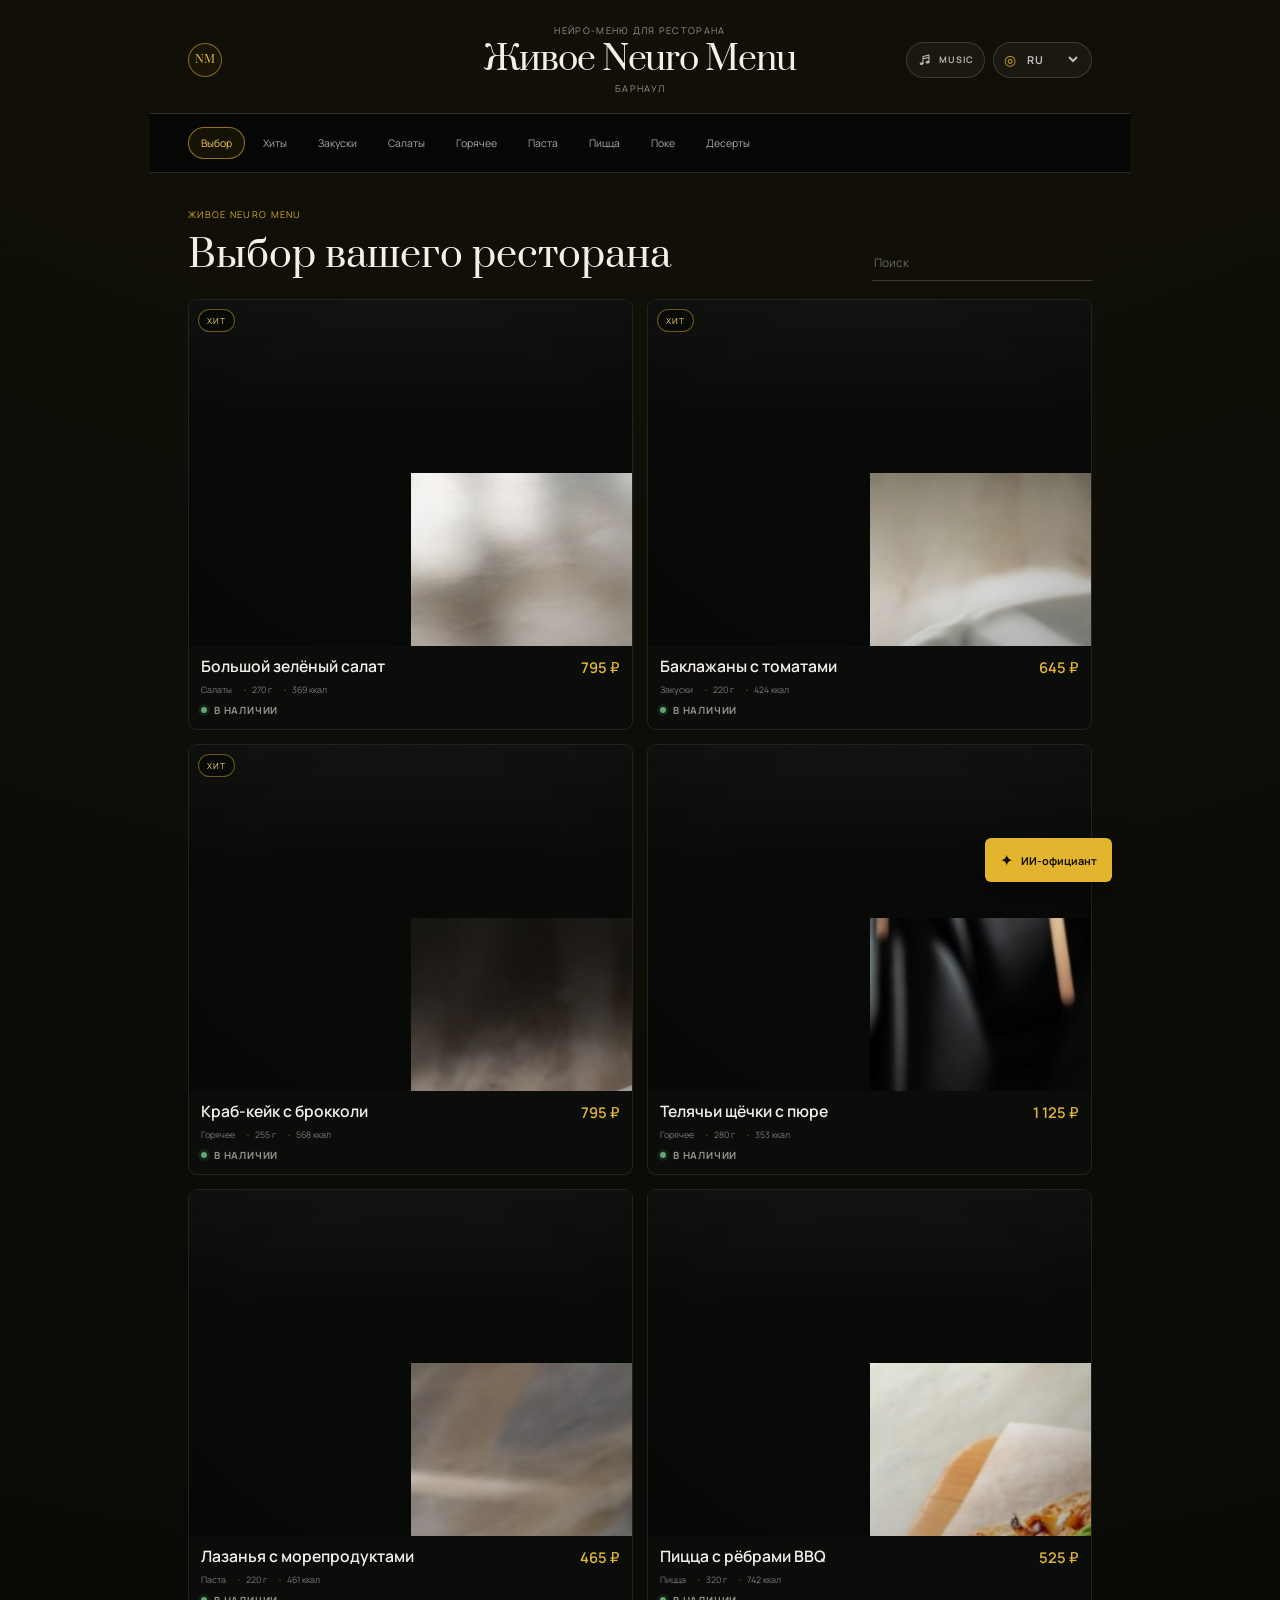
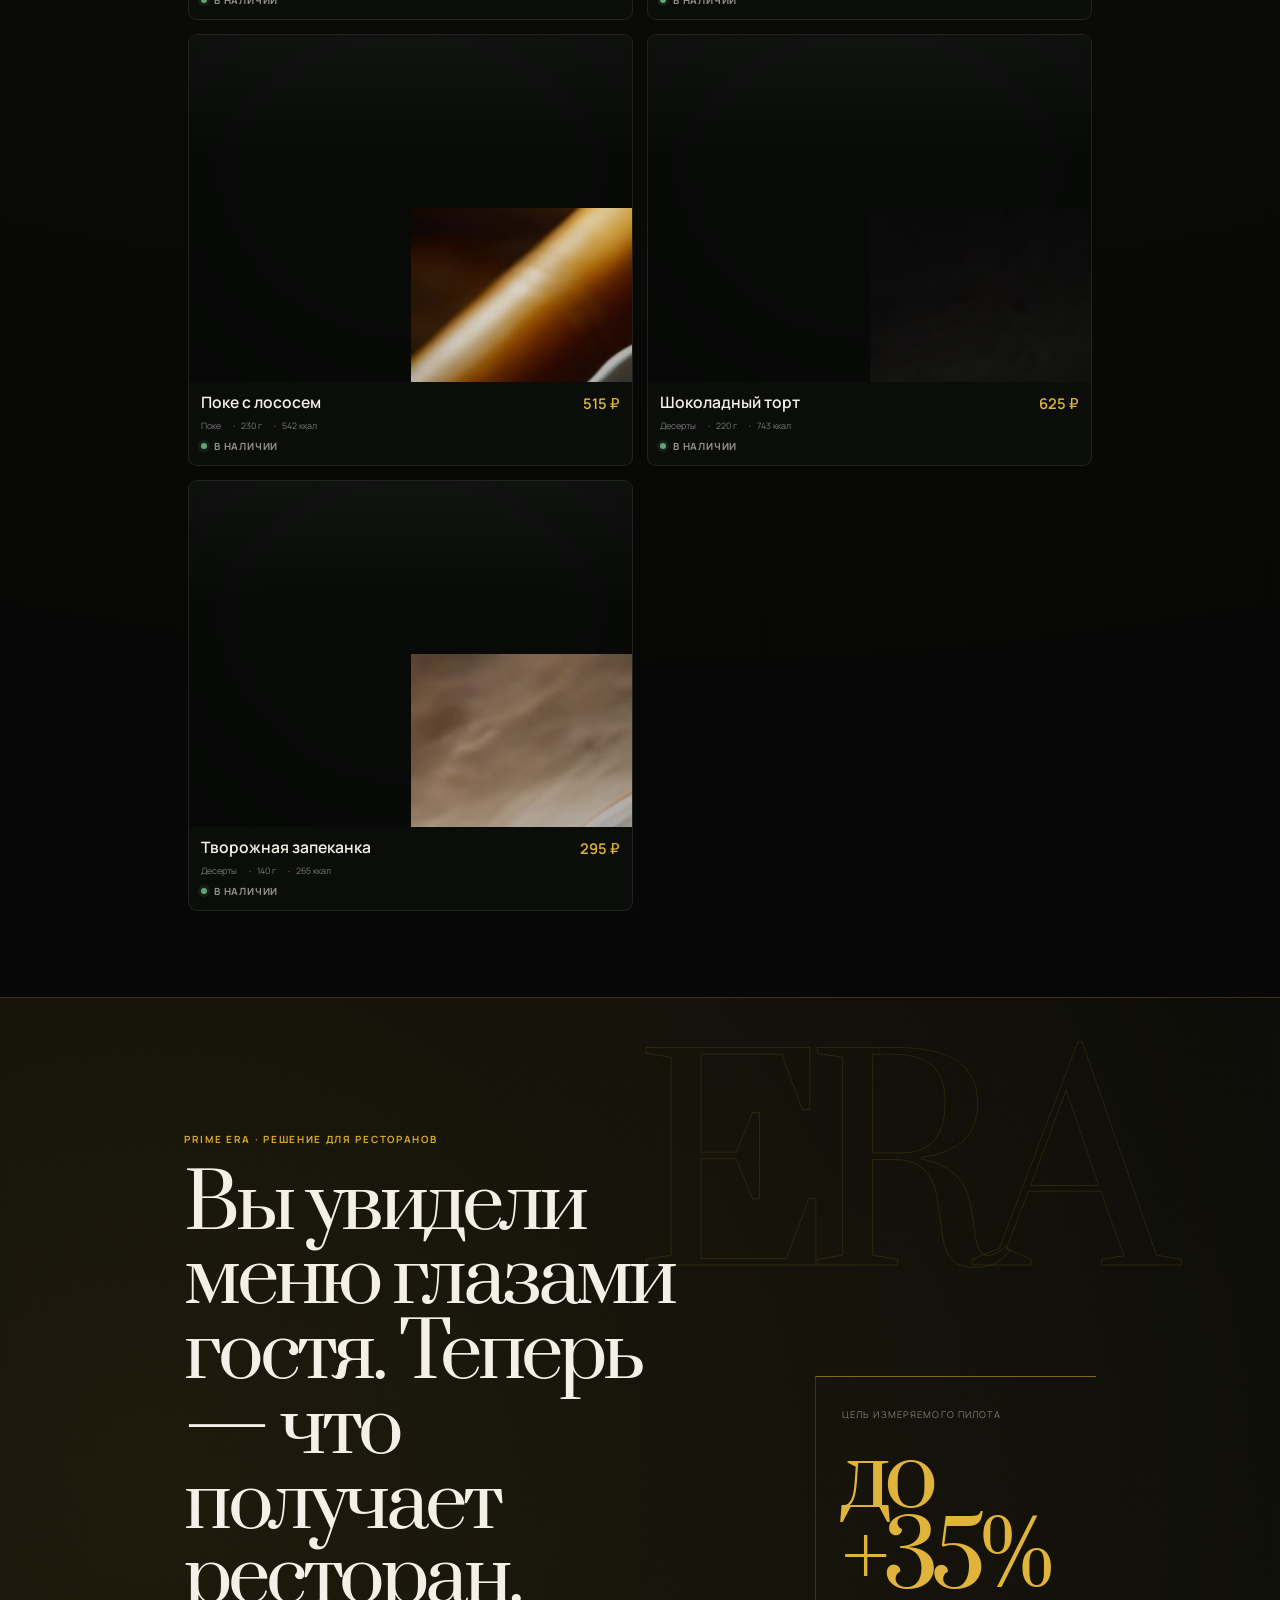
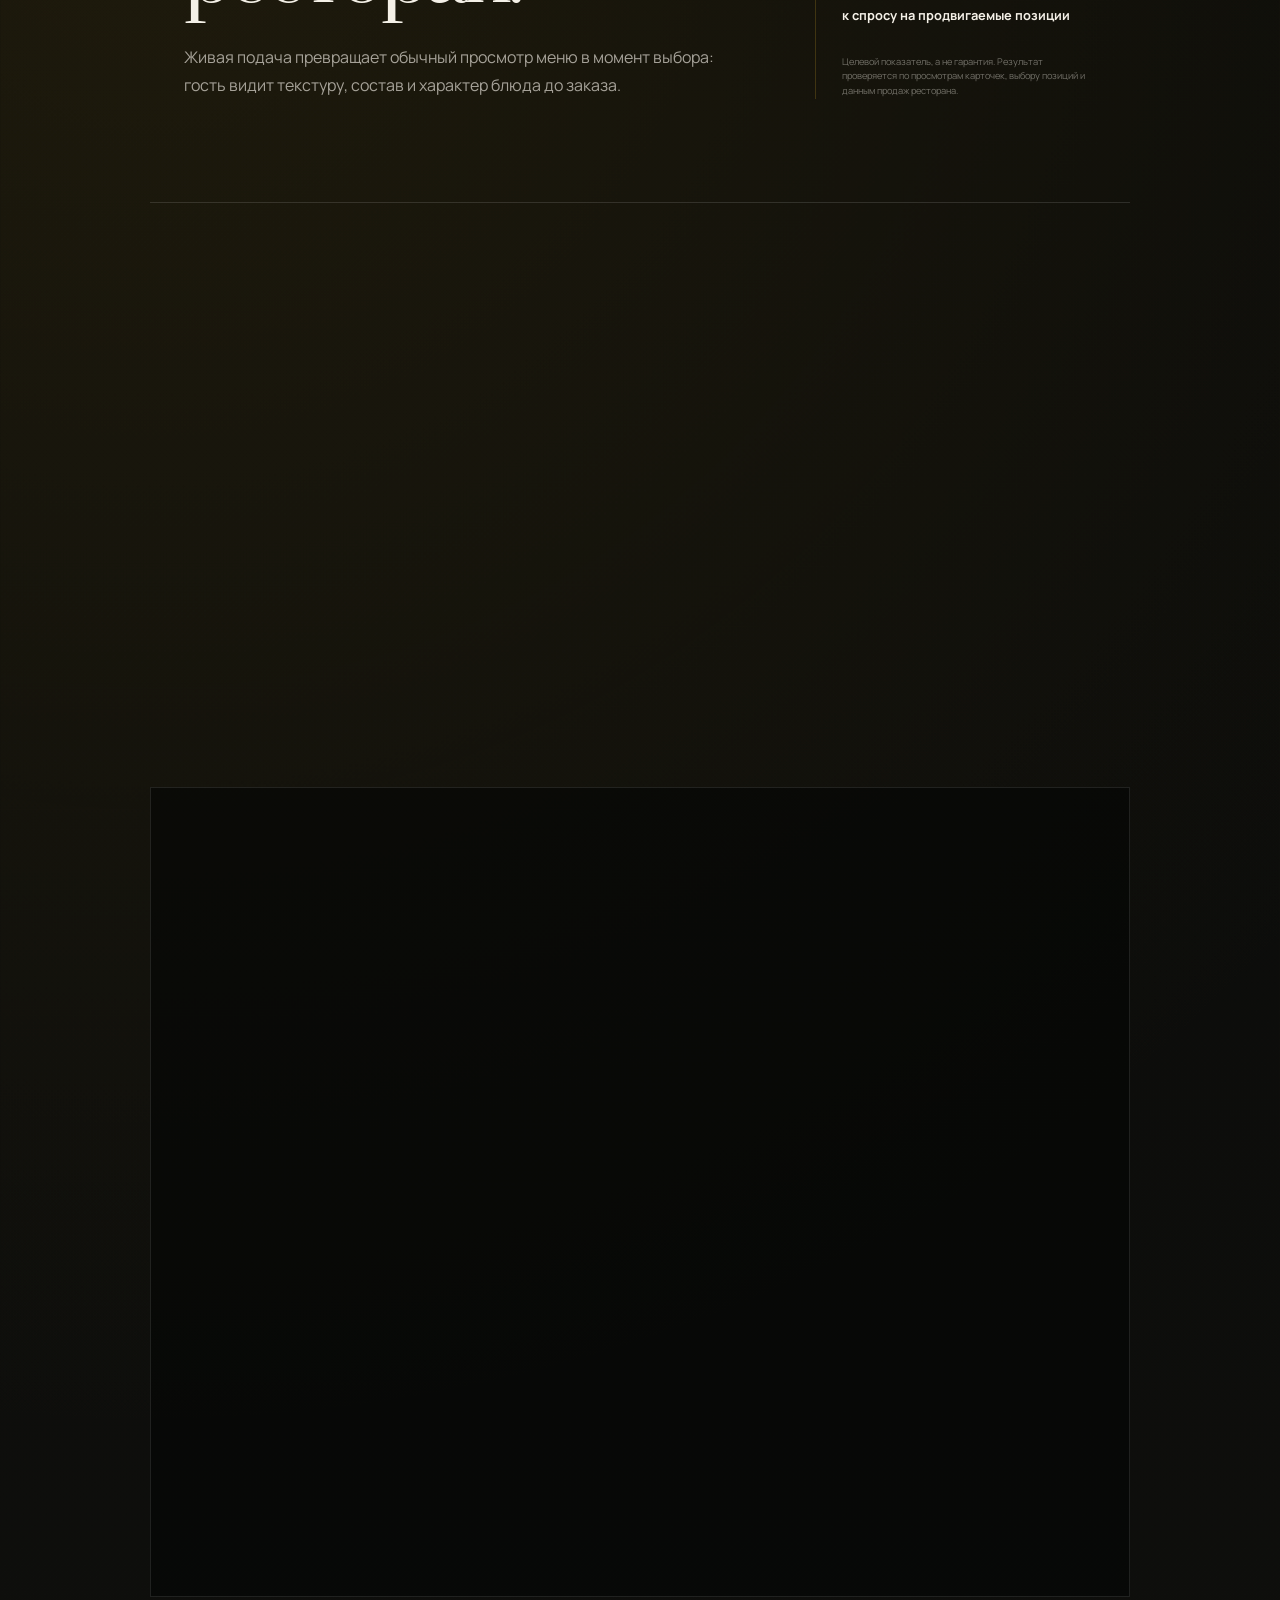
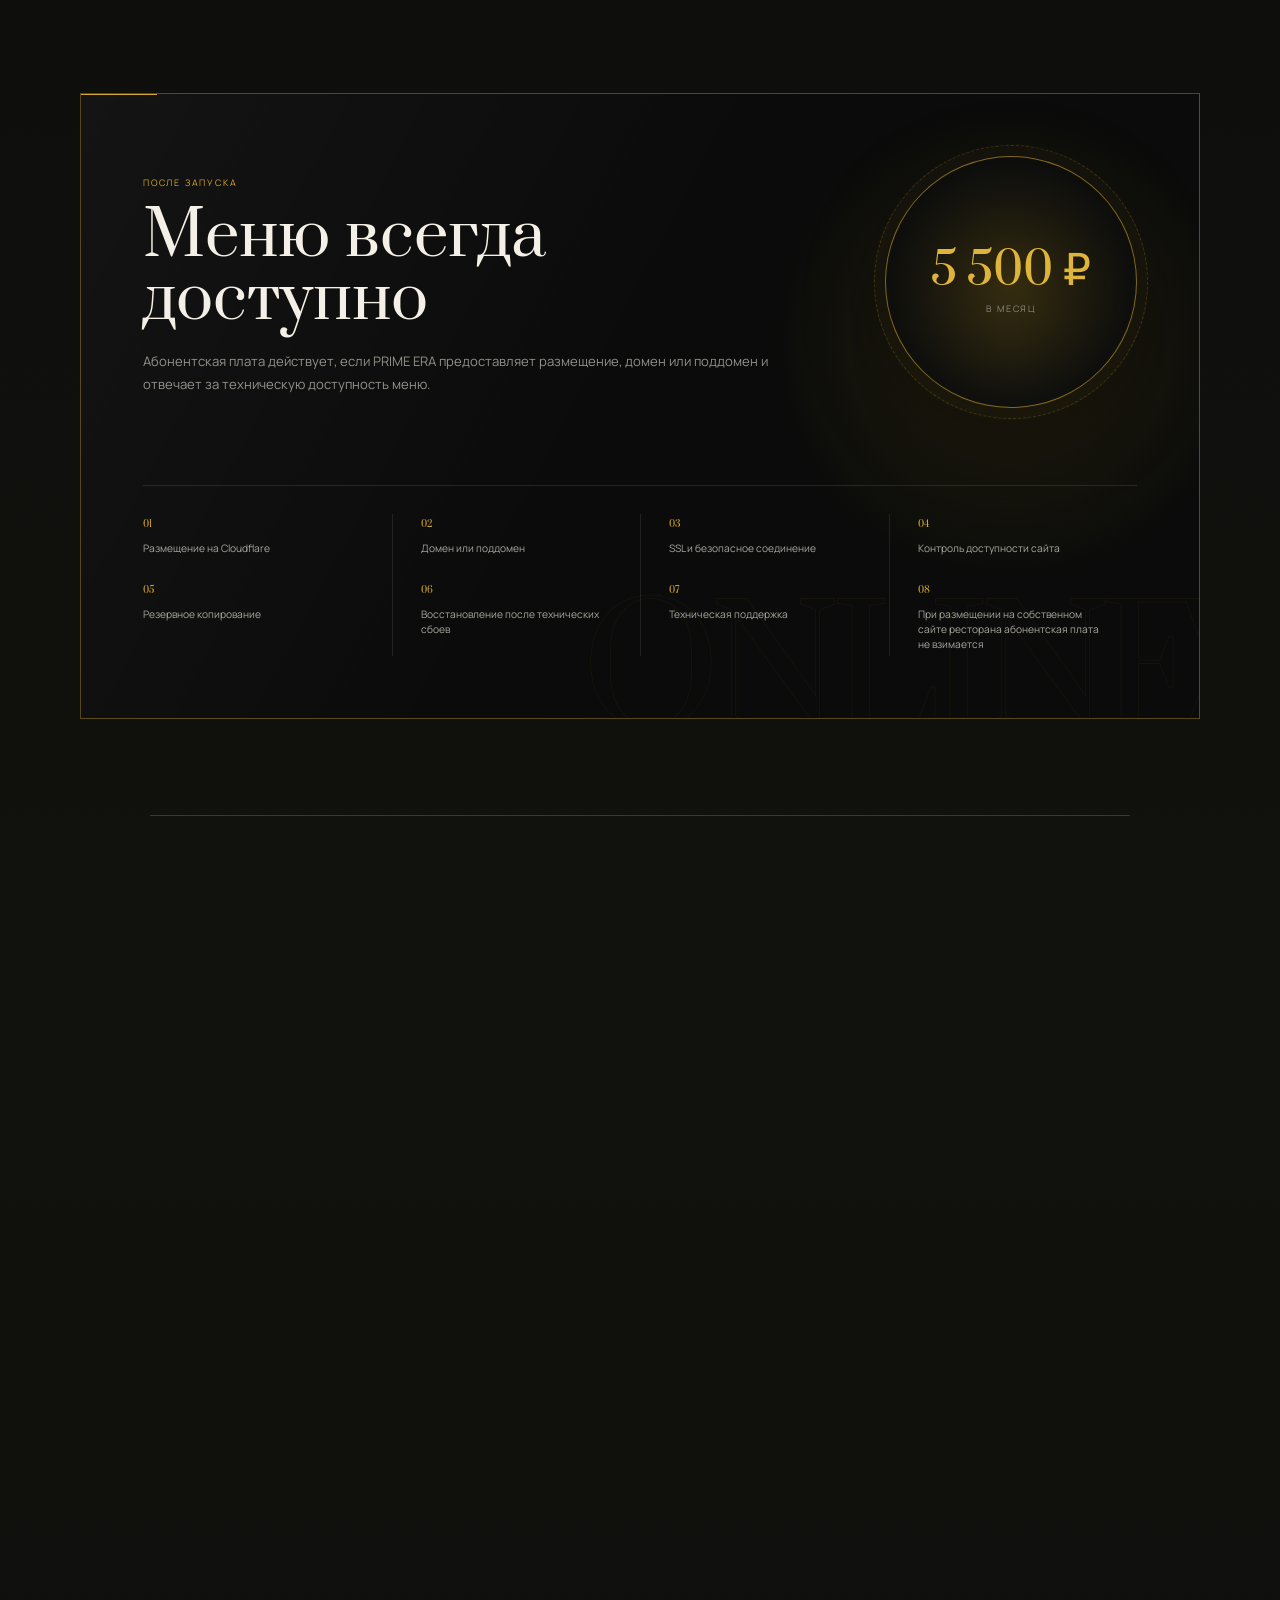
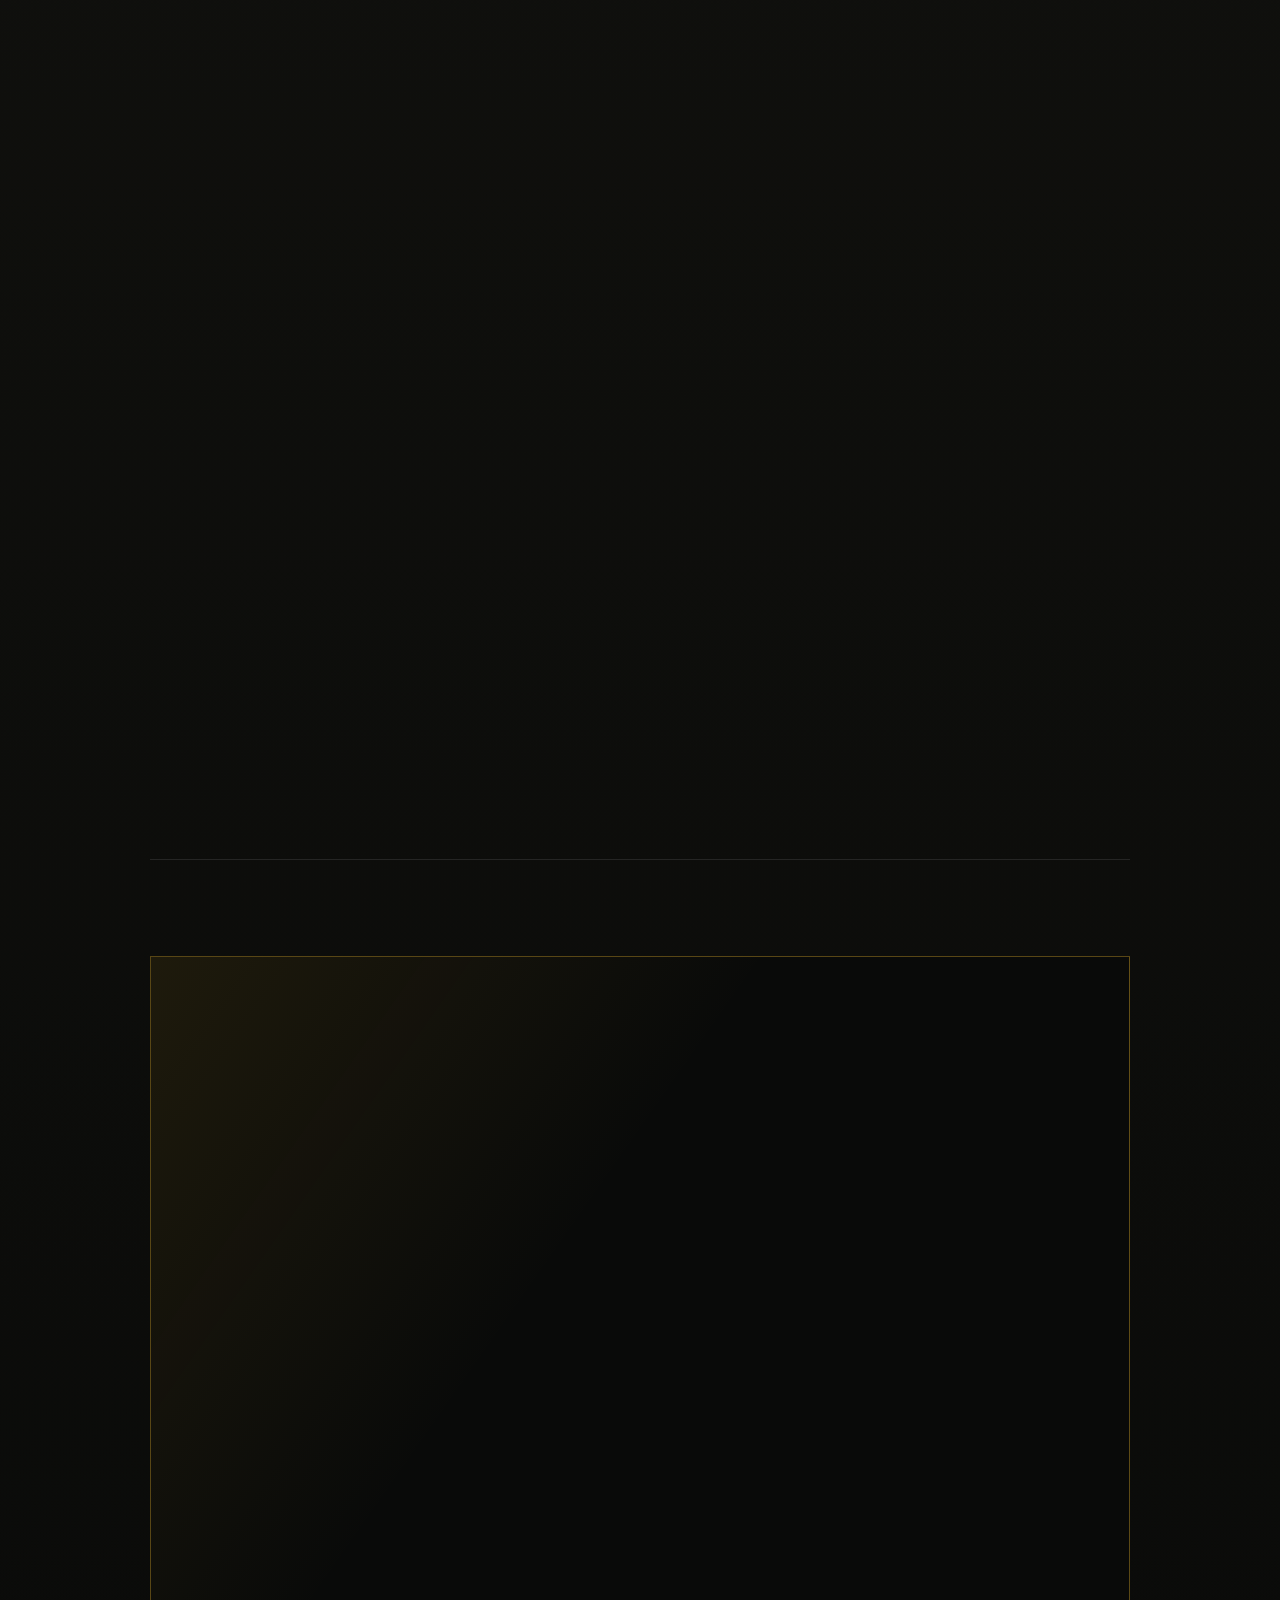
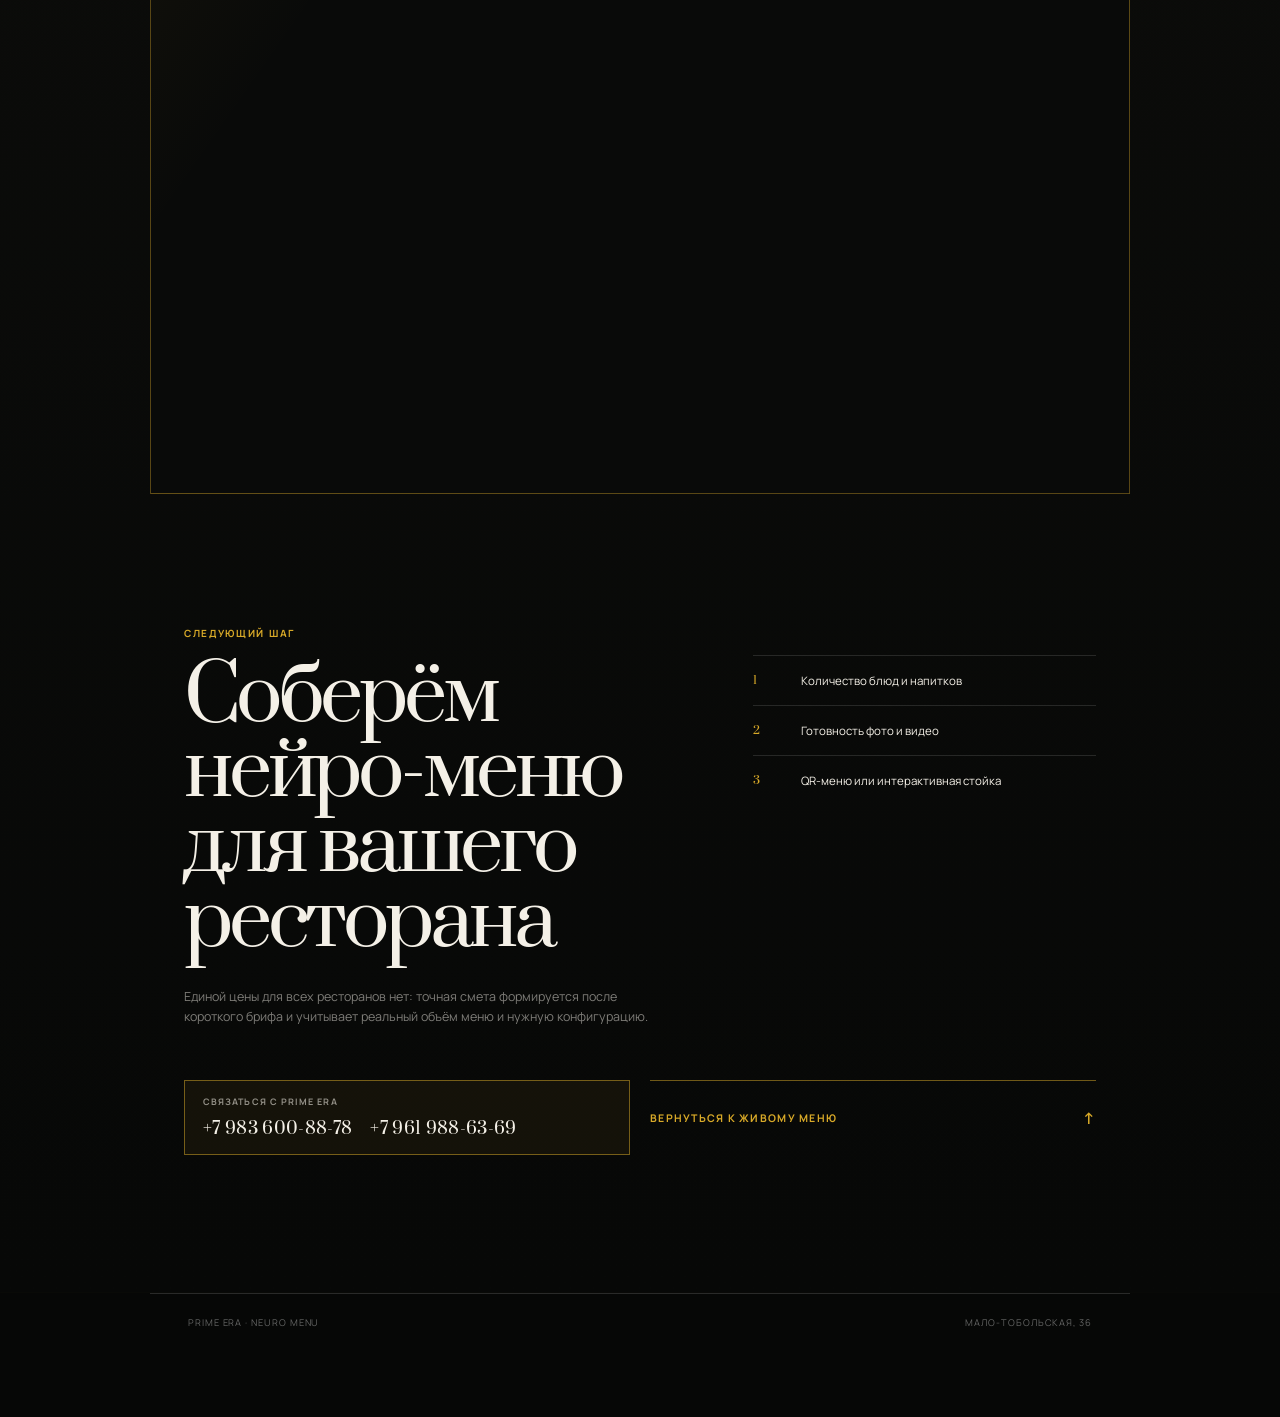
==== commit 3dbf01da: "fix(pages): Remove tablet demo from published site Publish the current living menu and web presentat" ====
--- a/index.html
+++ b/index.html
@@ -28,9 +28,11 @@
     <meta name="theme-color" content="#f2f1e8" />
     <link rel="icon" type="image/svg+xml" href="/favicon.svg" />
     <title>Живое нейроменю</title>
-    <script type="module" crossorigin src="/assets/main-BMKI6Zz2.js"></script>
-    <link rel="modulepreload" crossorigin href="/assets/jsx-runtime-DCqfJqOk.js">
-    <link rel="stylesheet" crossorigin href="/assets/main-Dmg8vGzb.css">
+    <script type="module" crossorigin src="/assets/main-CuyGUbG6.js"></script>
+    <link rel="modulepreload" crossorigin href="/assets/jsx-runtime-wmGJmj_7.js">
+    <link rel="modulepreload" crossorigin href="/assets/menu-D45uYLZ5.js">
+    <link rel="modulepreload" crossorigin href="/assets/useAmbientMusic-2s7sj-Id.js">
+    <link rel="stylesheet" crossorigin href="/assets/main-CO9KCv94.css">
   </head>
   <body>
     <div id="root"></div>
--- a/assets/main-CO9KCv94.css
+++ b/assets/main-CO9KCv94.css
@@ -0,0 +1 @@
+@font-face{font-family:Manrope;font-style:normal;font-weight:400 700;font-display:swap;src:url(/fonts/manrope-cyrillic.woff2)format("woff2");unicode-range:U+301,U+400-45F,U+490-491,U+4B0-4B1,U+2116}@font-face{font-family:Manrope;font-style:normal;font-weight:400 700;font-display:swap;src:url(/fonts/manrope-latin.woff2)format("woff2");unicode-range:U+??,U+131,U+152-153,U+2BB-2BC,U+2C6,U+2DA,U+2DC,U+304,U+308,U+329,U+2000-206F,U+20AC,U+2122,U+2191,U+2193,U+2212,U+2215,U+FEFF,U+FFFD}@font-face{font-family:Prata;font-style:normal;font-weight:400;font-display:swap;src:url(/fonts/prata-cyrillic.woff2)format("woff2");unicode-range:U+301,U+400-45F,U+490-491,U+4B0-4B1,U+2116}@font-face{font-family:Prata;font-style:normal;font-weight:400;font-display:swap;src:url(/fonts/prata-latin.woff2)format("woff2");unicode-range:U+??,U+131,U+152-153,U+2BB-2BC,U+2C6,U+2DA,U+2DC,U+304,U+308,U+329,U+2000-206F,U+20AC,U+2122,U+2191,U+2193,U+2212,U+2215,U+FEFF,U+FFFD}:root{color:#f4f0e7;font-synthesis:none;text-rendering:optimizelegibility;--paper:#090a09;--paper-deep:#111311;--ink:#f4f0e7;--muted:#96978f;--green:#d8a928;--green-dark:#070907;--clay:#b88924;--line:#ffffff24;background:#060706;font-family:Manrope,Arial,sans-serif}*{box-sizing:border-box}html{scroll-behavior:smooth}body{background:var(--paper);min-width:320px;min-height:100vh;margin:0}button,input{font:inherit}button,a{-webkit-tap-highlight-color:transparent}button{color:inherit}a{color:inherit;text-decoration:none}img{max-width:100%;display:block}.visually-hidden{clip:rect(0, 0, 0, 0);white-space:nowrap;border:0;width:1px;height:1px;margin:-1px;padding:0;position:absolute;overflow:hidden}.site-header{z-index:20;color:#fff;grid-template-columns:1fr auto 1fr;align-items:center;width:100%;height:104px;padding:20px clamp(20px,4vw,72px);display:grid;position:absolute;top:0;left:0}.wordmark{letter-spacing:-.04em;flex-direction:column;align-items:center;width:max-content;line-height:.8;display:flex}.wordmark span{font-size:clamp(1.5rem,2.4vw,2.2rem);font-weight:600}.wordmark small{letter-spacing:.16em;margin-top:8px;font-family:Prata,Georgia,serif;font-size:.6rem;font-style:italic}.site-header nav{align-items:center;gap:40px;font-size:.85rem;font-weight:600;display:flex}.site-header nav a{padding:10px 0;position:relative}.site-header nav a:after{content:"";transform-origin:100%;background:currentColor;height:1px;transition:transform .18s;position:absolute;bottom:4px;left:0;right:0;transform:scaleX(0)}.site-header nav a:hover:after,.site-header nav a:focus-visible:after{transform-origin:0;transform:scaleX(1)}.site-header__city{text-transform:uppercase;letter-spacing:.12em;border:1px solid #ffffff8c;border-radius:999px;justify-self:end;padding:9px 16px;font-size:.75rem}.hero{color:#fff;background:var(--green-dark);grid-template-columns:minmax(0,.95fr) minmax(0,1.05fr);min-height:760px;display:grid;overflow:hidden}.hero__copy{z-index:2;flex-direction:column;justify-content:center;min-width:0;padding:176px clamp(24px,6vw,108px) 96px;display:flex;position:relative}.eyebrow{text-transform:uppercase;letter-spacing:.16em;margin:0 0 24px;font-size:.68rem;font-weight:600}.hero h1{letter-spacing:-.065em;max-width:760px;margin:0;font-size:clamp(3.2rem,6.1vw,7.5rem);font-weight:500;line-height:.93}.hero h1 em{color:#d5a180;font-family:Prata,Georgia,serif;font-weight:400}.hero__lead{color:#ffffffbf;max-width:510px;margin:34px 0 0;font-size:clamp(1rem,1.3vw,1.2rem);line-height:1.65}.primary-button{width:max-content;color:var(--green-dark);background:var(--paper);cursor:pointer;border:0;border-radius:999px;align-items:center;gap:32px;margin-top:42px;padding:15px 20px 15px 24px;font-size:.84rem;font-weight:600;transition:transform .18s,background .18s;display:flex}.primary-button:hover,.primary-button:focus-visible{background:#fff;transform:translateY(-2px)}.hero__stage{background:#c6a382;min-width:0;position:relative}.hero__stage:before{z-index:1;content:"";pointer-events:none;background:#19110b24;position:absolute;inset:0}.hero__note{z-index:3;color:#fff;align-items:flex-start;gap:12px;display:flex;position:absolute;bottom:46px;right:clamp(20px,4vw,58px)}.hero__note span{border:1px solid #fff9;border-radius:50%;place-items:center;width:34px;height:34px;font-size:.62rem;display:grid}.hero__note p{text-transform:uppercase;letter-spacing:.1em;margin:3px 0 0;font-size:.69rem;line-height:1.5}.dish-stage{perspective:1100px;place-items:center;width:100%;height:100%;min-height:460px;display:grid;position:relative;overflow:hidden}.dish-stage--compact{min-height:760px}.living-dish{background:#090b09;transition:transform .7s cubic-bezier(.2,.7,.2,1);display:block;position:absolute;inset:0;overflow:hidden;transform:translateZ(0)}.living-dish--loading:before{z-index:0;content:"";background-color:#0000;background-image:radial-gradient(circle at 50% 46%,#ebbe5c1f,#0000 34%),linear-gradient(110deg,#070807 18%,#13120f 42%,#070807 66%);background-position:0 0,0 0;background-repeat:repeat,repeat;background-size:220% 100%;background-attachment:scroll,scroll;background-origin:padding-box,padding-box;background-clip:border-box,border-box;animation:1.4s ease-in-out infinite living-video-loading;position:absolute;inset:0}.living-dish__asset{width:var(--dish-media-size,104%);height:var(--dish-media-size,104%);object-fit:cover;transform-origin:50%;will-change:transform, filter;max-width:none;animation:12s ease-in-out infinite alternate living-camera;display:block;position:absolute;top:50%;left:50%}.living-dish__asset--video{z-index:1;opacity:0;transition:opacity .22s ease-out}.living-dish__asset--video.is-ready{opacity:1}.living-dish__depth,.living-dish__light,.living-dish__steam-field{pointer-events:none;position:absolute;inset:0}.living-dish__depth{background:radial-gradient(circle at 50% 48%,#0000 45%,#0204023d 100%),linear-gradient(#ffffff0a,#0000 35%,#0000001f)}.living-dish__light{filter:blur(12px);mix-blend-mode:screen;background:linear-gradient(90deg,#0000,#fff6dc29,#0000);border-radius:50%;width:38%;height:150%;animation:9s ease-in-out infinite living-light;top:-25%;left:-45%;transform:rotate(12deg)}.living-dish--fresh .living-dish__light{background:linear-gradient(90deg,#0000,#d7ffbf29,#0000)}.living-dish--gloss .living-dish__light{background:linear-gradient(90deg,#0000,#ffeed63d,#0000);width:24%;animation-duration:7.5s}.living-dish__steam-field{filter:blur(5px);mix-blend-mode:screen;inset:-4% 24% 34%;overflow:visible}.living-dish__steam-field i{opacity:0;transform-origin:50% 100%;background:radial-gradient(at 50% 70%,#ffffff75,#ffffff1a 46%,#0000 72%);border-radius:50%;width:28%;height:68%;animation:4.8s ease-out infinite living-steam;display:block;position:absolute;bottom:0;left:42%}.living-dish__steam-field i:nth-child(2){width:24%;height:58%;animation-duration:5.4s;animation-delay:-1.7s;left:22%}.living-dish__steam-field i:nth-child(3){width:22%;height:62%;animation-duration:5.8s;animation-delay:-3.2s;left:58%}@keyframes living-camera{0%{filter:saturate(1.01)brightness(.99);transform:translate(-50.25%,-49.8%)scale(1.01)}to{filter:saturate(1.045)brightness(1.025);transform:translate(-49.75%,-50.2%)scale(1.035)}}@keyframes living-video-loading{0%{background-position:100% 0}to{background-position:-100% 0}}@keyframes living-light{0%,18%{opacity:0;left:-45%}42%,64%{opacity:.62}88%,to{opacity:0;left:112%}}@keyframes living-steam{0%{opacity:0;transform:translateY(18%)scale(.55,.72)rotate(-4deg)}24%{opacity:.42}70%{opacity:.16}to{opacity:0;transform:translate(10%,-72%)scale(1.1,1.48)rotate(8deg)}}.dish-stage__surface{aspect-ratio:1.34;width:min(86%,720px);transform-style:preserve-3d;will-change:transform;background:#ddd7c9;border:9px solid #ffffff24;border-radius:50%;transition:transform .12s ease-out;position:relative;overflow:hidden;box-shadow:0 34px 60px #22140c59,inset 0 5px #fff3}.dish-stage--compact .dish-stage__surface{width:min(88%,760px)}.dish-stage--video{background:#000}.dish-stage--video .dish-stage__surface{aspect-ratio:auto;width:100%;height:100%;box-shadow:none;background:#000;border:0;border-radius:0}.dish-stage__surface .living-dish{border-radius:inherit}.dish-stage__shine{border-radius:inherit;pointer-events:none;background:linear-gradient(125deg,#ffffff2e,#0000 35% 70%,#1d140e24);position:absolute;inset:0}.dish-stage__hint,.dish-stage__status{z-index:2;color:#fff;-webkit-backdrop-filter:blur(10px);backdrop-filter:blur(10px);background:#163f2fdb;position:absolute}.dish-stage__hint{text-transform:uppercase;letter-spacing:.08em;border-radius:999px;align-items:center;gap:9px;padding:10px 14px;font-size:.7rem;display:flex;bottom:22px;left:22px}.dish-stage__live-dot{background:#d8ebbd;border-radius:50%;flex:none;width:7px;height:7px;animation:2.2s ease-in-out infinite live-dot;box-shadow:0 0 0 5px #d8ebbd29}@keyframes live-dot{50%{opacity:.72;box-shadow:0 0 0 8px #d8ebbd0a}}.dish-stage__status{border:1px solid #fff6;border-radius:999px;padding:9px 12px;font-size:.65rem;top:22px;right:22px}.menu-section{padding:110px clamp(20px,4vw,72px) 130px}.section-heading{grid-template-columns:1fr auto;align-items:end;gap:32px;display:grid}.section-heading h2,.about-section h2{letter-spacing:-.07em;margin:0;font-size:clamp(3.5rem,8vw,8rem);font-weight:500;line-height:.86}.section-heading>p{max-width:390px;color:var(--muted);margin:0 0 8px;font-size:.88rem;line-height:1.65}.menu-tools{gap:22px;margin:62px 0 40px;display:grid}.search-field{border-bottom:1px solid var(--ink);align-items:center;gap:12px;min-height:58px;padding:0 20px;display:flex}.search-field input{width:100%;color:var(--ink);background:0 0;border:0;outline:0;font-size:clamp(1rem,2vw,1.3rem)}.search-field input::placeholder{color:#8d887d}.category-list{scrollbar-width:none;gap:8px;display:flex;overflow-x:auto}.category-list::-webkit-scrollbar{display:none}.category-list button{border:1px solid var(--line);cursor:pointer;background:0 0;border-radius:999px;flex:none;padding:10px 16px;font-size:.76rem;transition:color .16s,background .16s,border-color .16s}.category-list button:hover,.category-list button:focus-visible,.category-list button.is-active{border-color:var(--green);color:#fff;background:var(--green)}.dish-grid{grid-template-columns:repeat(3,minmax(0,1fr));gap:42px 18px;display:grid}.dish-card{min-width:0}.dish-card__button{text-align:left;cursor:pointer;background:0 0;border:0;width:100%;padding:0;display:block}.dish-card__media{aspect-ratio:1.32;background:var(--paper-deep);display:block;position:relative;overflow:hidden}.dish-card__button:hover .living-dish,.dish-card__button:focus-visible .living-dish{transform:scale(1.045)}.dish-card__badge{color:#fff;background:var(--clay);text-transform:uppercase;letter-spacing:.1em;border-radius:999px;padding:7px 11px;font-size:.62rem;position:absolute;top:14px;left:14px}.dish-card__availability{color:#171208;text-transform:uppercase;letter-spacing:.08em;background:#e1b73f;border:1px solid #ffffff3d;border-radius:999px;padding:7px 11px;font-size:.6rem;font-weight:800;position:absolute;top:14px;right:14px}.dish-card__availability.is-stopped{color:#f4f0e7;background:#141412e6}.dish-card--stopped .living-dish{filter:grayscale(.72)brightness(.56)}.dish-card__pilot{color:#102016;text-transform:uppercase;letter-spacing:.1em;background:#d8ebbd;border-radius:999px;padding:7px 11px;font-size:.62rem;position:absolute;top:14px;right:14px}.dish-card__view{color:var(--green-dark);opacity:0;background:#f2f1e8f2;border-radius:999px;align-items:center;gap:10px;padding:10px 13px;font-size:.68rem;font-weight:600;transition:transform .18s,opacity .18s;display:flex;position:absolute;bottom:12px;right:12px;transform:translateY(8px)}.dish-card__button:hover .dish-card__view,.dish-card__button:focus-visible .dish-card__view{opacity:1;transform:translateY(0)}.dish-card__content{grid-template-columns:minmax(0,1fr) auto;gap:7px 16px;padding:16px 2px 0;display:grid}.dish-card__meta{color:var(--muted);text-transform:uppercase;letter-spacing:.09em;grid-column:1/-1;justify-content:space-between;font-size:.65rem;display:flex}.dish-card__availability-line{color:#f4f0e794;text-transform:uppercase;letter-spacing:.08em;grid-column:1/-1;align-items:center;gap:7px;font-size:.62rem;font-weight:700;display:inline-flex}.dish-card__availability-line>span,.dish-drawer__availability>span{background:#62a66f;border-radius:50%;flex:none;width:6px;height:6px;box-shadow:0 0 0 3px #62a66f1f}.dish-card__availability-line.is-low,.dish-drawer__availability.is-low{color:#e1b73f}.dish-card__availability-line.is-low>span,.dish-drawer__availability.is-low>span{background:#e1b73f;box-shadow:0 0 0 3px #e1b73f1f}.dish-card__availability-line.is-stopped,.dish-drawer__availability.is-stopped{color:#d99088}.dish-card__availability-line.is-stopped>span,.dish-drawer__availability.is-stopped>span{background:#b94d43;box-shadow:0 0 0 3px #b94d4324}.dish-card__name{font-size:clamp(1rem,1.5vw,1.22rem);font-weight:500;line-height:1.3}.dish-card__price{white-space:nowrap;font-size:clamp(1rem,1.5vw,1.18rem);font-weight:600}.empty-state{border:1px solid var(--line);text-align:center;align-content:center;place-items:center;min-height:360px;padding:60px 24px;display:grid}.empty-state p{margin:0 0 8px;font-size:1.6rem}.empty-state span{color:var(--muted)}.empty-state button{border:1px solid var(--green);color:#fff;background:var(--green);cursor:pointer;border-radius:999px;margin-top:24px;padding:10px 16px}.about-section{color:#fff;background:var(--clay);padding:110px clamp(20px,8vw,142px)}.about-section>div{grid-template-columns:1fr 320px;align-items:end;gap:60px;display:grid}.about-section h2{max-width:960px;font-size:clamp(3.2rem,6.8vw,7rem)}.about-section>div p{color:#ffffffc7;margin:0 0 8px;line-height:1.7}.site-footer{color:#fff;background:var(--green-dark);grid-template-columns:1fr auto 1fr;align-items:end;min-height:260px;padding:54px clamp(20px,4vw,72px);display:grid}.wordmark--footer{align-self:start}.site-footer>div{text-align:center;gap:6px;font-size:.78rem;display:grid}.site-footer p{color:#ffffff80;justify-self:end;margin:0;font-size:.7rem}.drawer-backdrop{z-index:50;-webkit-backdrop-filter:blur(14px);backdrop-filter:blur(14px);background:#121611b8;place-items:center;padding:24px;animation:.18s both fade-in;display:grid;position:fixed;inset:0}.dish-drawer{background:var(--paper);grid-template-columns:minmax(0,1.15fr) minmax(360px,.85fr);width:min(1180px,100%);max-height:calc(100vh - 48px);animation:.26s cubic-bezier(.2,.8,.2,1) both drawer-in;display:grid;position:relative;overflow:auto;box-shadow:0 34px 90px #00000047}.dish-drawer__close{z-index:4;width:44px;height:44px;color:var(--ink);cursor:pointer;background:#f2f1e8eb;border:0;border-radius:50%;place-items:center;display:grid;position:absolute;top:16px;right:16px}.dish-drawer__visual{background:#c6a382;min-height:590px}.salad-pilot{color:#f4f2e9;background:radial-gradient(circle at 24% 18%,#5c754f2e,#0000 28%),#050706;width:100%;height:100%;min-height:590px;position:relative;overflow:hidden}.salad-pilot__mode{z-index:6;-webkit-backdrop-filter:blur(12px);backdrop-filter:blur(12px);background:#050706c2;border:1px solid #ffffff24;border-radius:999px;gap:3px;padding:4px;display:flex;position:absolute;top:18px;left:50%;transform:translate(-50%)}.salad-pilot__mode button{color:#ffffff9e;white-space:nowrap;cursor:pointer;background:0 0;border:0;border-radius:999px;min-height:34px;padding:0 13px;font-size:.65rem;font-weight:700}.salad-pilot__mode button[aria-pressed=true]{color:#0a100c;background:#d8ebbd}.salad-live-view{background:#030403;position:absolute;inset:0;overflow:hidden}.salad-live-view .living-dish__asset{object-fit:contain}.salad-live-view__caption,.salad-live-view__action{z-index:4;position:absolute}.salad-live-view__caption{color:#ffffffd1;-webkit-backdrop-filter:blur(10px);backdrop-filter:blur(10px);background:#050706ad;border:1px solid #ffffff24;border-radius:999px;align-items:center;gap:9px;padding:10px 13px;font-size:.66rem;display:flex;bottom:102px;left:18px}.salad-live-view__action{color:#0a100c;cursor:pointer;background:#d8ebbd;border:0;border-radius:999px;min-height:46px;font-size:.72rem;font-weight:700;bottom:42px;left:18px;right:18px}.salad-photo-orbit{touch-action:none;cursor:ew-resize;background:#030403;outline:none;position:absolute;inset:0;overflow:hidden}.salad-photo-orbit:focus-visible{box-shadow:inset 0 0 0 3px #a9cb86}.salad-photo-orbit>img{object-fit:cover;-webkit-user-select:none;user-select:none;pointer-events:none;width:100%;height:100%;display:block}.salad-photo-orbit>img.is-landscape{object-fit:contain}.salad-photo-orbit__shade{pointer-events:none;background:linear-gradient(#00000061,#0000 28% 62%,#000000d1),radial-gradient(#0000 48%,#0000006b 100%);position:absolute;inset:0}.salad-photo-orbit__counter,.salad-photo-orbit__hint,.salad-photo-orbit__progress,.salad-photo-orbit__controls{z-index:3;position:absolute}.salad-photo-orbit__counter{color:#fffc;-webkit-backdrop-filter:blur(10px);backdrop-filter:blur(10px);text-transform:uppercase;letter-spacing:.08em;background:#0507069e;border:1px solid #ffffff29;border-radius:999px;padding:8px 11px;font-size:.61rem;top:72px;left:18px}.salad-photo-orbit__hint{color:#ffffffb8;pointer-events:none;align-items:center;gap:7px;font-size:.66rem;display:flex;bottom:132px;right:18px}.salad-photo-orbit__progress{justify-content:center;gap:6px;display:flex;bottom:106px;left:18px;right:18px}.salad-photo-orbit__progress button{cursor:pointer;background:#ffffff57;border:0;border-radius:999px;width:18px;height:4px;padding:0}.salad-photo-orbit__progress button[aria-pressed=true]{background:#d8ebbd}.salad-photo-orbit__controls{grid-template-columns:44px 1fr 44px;gap:8px;display:grid;bottom:42px;left:18px;right:18px}.salad-photo-orbit__controls button{color:#fff;-webkit-backdrop-filter:blur(10px);backdrop-filter:blur(10px);cursor:pointer;background:#050706b8;border:1px solid #fff3;border-radius:999px;min-height:44px;font-size:.72rem;font-weight:700}.salad-photo-orbit__controls button:disabled{opacity:.34;cursor:default}.salad-photo-orbit__controls .is-primary{color:#0a100c;background:#d8ebbd}.salad-pilot__canvas{position:absolute;inset:0}.salad-pilot__canvas canvas{touch-action:none;display:block}.salad-pilot__loading,.salad-pilot__fallback{background:#050706;place-items:center;display:grid;position:absolute;inset:0}.salad-pilot__loading{color:#ffffffad;text-transform:uppercase;letter-spacing:.1em;font-size:.76rem}.salad-pilot__fallback img{object-fit:cover;opacity:.74;width:100%;height:100%}.salad-pilot__fallback span{color:#fff;text-align:center;background:#000000b8;border-radius:999px;padding:11px 14px;font-size:.7rem;position:absolute;bottom:20px;left:20px;right:20px}.salad-pilot__badge,.salad-pilot__ingredients,.salad-pilot__controls,.salad-pilot__intro-status,.salad-pilot__note{z-index:3;position:absolute}.salad-pilot__intro-status{color:#ffffffd1;-webkit-backdrop-filter:blur(10px);backdrop-filter:blur(10px);text-transform:uppercase;letter-spacing:.09em;pointer-events:none;background:#050706ad;border:1px solid #ffffff29;border-radius:999px;padding:9px 13px;font-size:.62rem;top:50%;left:50%;transform:translate(-50%,-50%)}.salad-pilot__badge{pointer-events:none;gap:5px;display:grid;top:72px;left:20px}.salad-pilot__badge span,.salad-pilot__ingredients>span{color:#a9cb86;text-transform:uppercase;letter-spacing:.12em;font-size:.6rem}.salad-pilot__badge strong{font-size:.78rem;font-weight:600}.salad-pilot__ingredients{-webkit-backdrop-filter:blur(12px);backdrop-filter:blur(12px);opacity:0;pointer-events:none;background:#050706b8;border:1px solid #ffffff24;border-radius:16px;width:min(190px,38%);padding:14px;transition:transform .3s,opacity .3s;top:76px;right:18px;transform:translate(18px)}.salad-pilot__ingredients.is-visible{opacity:1;transform:translate(0)}.salad-pilot__ingredients ul{gap:7px;margin:10px 0 0;padding:0;font-size:.7rem;list-style:none;display:grid}.salad-pilot__ingredients li:before{color:#a9cb86;content:"•";margin-right:7px}.salad-pilot__controls{align-items:center;gap:9px;display:flex;bottom:48px;left:18px;right:18px}.salad-pilot__controls button{color:#0a100c;cursor:pointer;background:#d8ebbd;border:1px solid #fff3;border-radius:999px;min-height:44px;padding:0 16px;font-size:.7rem;font-weight:700}.salad-pilot__controls button:disabled{cursor:wait;opacity:.46}.salad-pilot__controls .salad-pilot__reset{color:#fff;-webkit-backdrop-filter:blur(10px);backdrop-filter:blur(10px);background:#050706b3;align-items:center;gap:7px;display:flex}.salad-pilot__note{color:#ffffff85;text-align:right;pointer-events:none;margin:0;font-size:.58rem;bottom:16px;left:20px;right:20px}.dish-drawer__content{flex-direction:column;padding:clamp(52px,7vw,96px) clamp(28px,5vw,70px) 46px;display:flex}.dish-drawer__eyebrow{color:var(--green);text-transform:uppercase;letter-spacing:.11em;gap:14px;font-size:.65rem;display:flex}.dish-drawer h2{letter-spacing:-.06em;margin:22px 0 24px;font-size:clamp(2.5rem,4.7vw,5rem);font-weight:500;line-height:.95}.dish-drawer__content>p{color:var(--muted);margin:0;line-height:1.7}.dish-ingredients{margin-top:30px}.dish-ingredients h3{color:#e3b52f;text-transform:uppercase;letter-spacing:.11em;margin:0 0 13px;font-size:.62rem;font-weight:600}.dish-ingredients ul{flex-wrap:wrap;gap:7px;margin:0;padding:0;list-style:none;display:flex}.dish-ingredients li{color:#f4f0e7d1;background:#ffffff09;border:1px solid #ffffff1f;border-radius:999px;padding:7px 10px;font-size:.64rem}.nutrition{border-top:1px solid var(--line);border-bottom:1px solid var(--line);grid-template-columns:repeat(4,1fr);margin:32px 0 0;padding:20px 0;display:grid}.nutrition div{gap:8px;display:grid}.nutrition dt{color:var(--muted);text-transform:uppercase;letter-spacing:.08em;font-size:.6rem}.nutrition dd{margin:0;font-size:.85rem;font-weight:600}.dish-drawer__footer{gap:12px;margin-top:auto;padding-top:42px;display:grid}.dish-drawer__footer strong{font-size:2rem}.dish-drawer__footer span{color:var(--muted);font-size:.68rem}@keyframes fade-in{0%{opacity:0}}@keyframes drawer-in{0%{opacity:0;transform:translateY(24px)scale(.985)}}@media (width<=900px){.site-header{grid-template-columns:1fr auto}.site-header nav{display:none}.hero{grid-template-columns:1fr;min-height:auto}.hero__copy{min-height:690px;padding-top:148px}.hero__stage,.dish-stage--compact{min-height:620px}.dish-grid{grid-template-columns:repeat(2,minmax(0,1fr))}.about-section>div{grid-template-columns:1fr}.about-section>div p{max-width:520px}.dish-drawer{grid-template-columns:1fr}.dish-drawer__visual,.salad-pilot{min-height:min(58vh,520px)}.dish-drawer__content{min-height:520px}}@media (width<=620px){.site-header{height:84px;padding:16px 18px}.wordmark span{font-size:1.45rem}.site-header__city{padding:8px 12px;font-size:.64rem}.hero__copy{min-height:640px;padding:126px 20px 62px}.hero h1{font-size:clamp(3.15rem,15vw,5rem)}.hero__lead{max-width:390px;font-size:.95rem}.primary-button{justify-content:space-between;width:100%}.hero__stage,.dish-stage--compact{min-height:480px}.dish-stage__surface,.dish-stage--compact .dish-stage__surface{width:92%}.hero__note{bottom:20px;right:18px}.menu-section{padding-top:82px;padding-bottom:90px}.section-heading{grid-template-columns:1fr}.section-heading>p{margin:0}.menu-tools{margin-top:42px}.dish-grid{grid-template-columns:1fr;gap:34px}.dish-card__view{opacity:1;transform:none}.about-section{padding-top:78px;padding-bottom:82px}.site-footer{grid-template-columns:1fr;align-items:start;gap:42px;min-height:300px}.site-footer>div{text-align:left}.site-footer p{justify-self:start}.drawer-backdrop{align-items:end;padding:0}.dish-drawer{border-radius:22px 22px 0 0;width:100%;max-height:94vh}.dish-drawer__visual,.dish-drawer__visual .dish-stage{min-height:340px}.salad-pilot{min-height:420px}.salad-pilot__badge{top:62px;left:14px}.salad-pilot__mode{top:12px}.salad-pilot__mode button{min-height:32px;padding:0 11px;font-size:.61rem}.salad-photo-orbit__counter{top:62px;left:12px}.salad-photo-orbit__hint{bottom:128px;right:12px}.salad-photo-orbit__progress{gap:5px;bottom:102px;left:12px;right:12px}.salad-photo-orbit__progress button{width:15px}.salad-photo-orbit__controls{bottom:42px;left:12px;right:12px}.salad-pilot__ingredients{width:156px;padding:11px;top:66px;right:12px}.salad-pilot__ingredients ul{gap:5px;font-size:.64rem}.salad-pilot__controls{bottom:44px;left:12px;right:12px}.salad-pilot__controls button{min-height:42px;padding:0 13px}.salad-pilot__note{font-size:.54rem;bottom:12px;left:14px;right:14px}.dish-drawer__content{min-height:480px;padding:42px 24px 34px}.nutrition{grid-template-columns:repeat(2,1fr);gap:20px}}@media (prefers-reduced-motion:reduce){*,:before,:after{scroll-behavior:auto!important;transition-duration:.01ms!important;animation-duration:.01ms!important;animation-iteration-count:1!important}.dish-stage__surface{transform:none!important}.living-dish__asset{transform:translate(-50%,-50%)!important}}.neuro-app{color:#f4f0e7;background:radial-gradient(circle at 50% -12%,#d8a92814,#0000 34%),#060706;min-height:100vh}.neuro-header{border-bottom:1px solid var(--line);grid-template-columns:1fr auto 1fr;align-items:center;width:min(100%,980px);margin:0 auto;padding:26px clamp(16px,4vw,38px) 20px;display:grid}.neuro-header__mark{color:#e4b83e;letter-spacing:-.04em;cursor:pointer;background:#d8a9280a;border:1px solid #d8a92894;border-radius:50%;place-items:center;width:34px;height:34px;font-family:Prata,Georgia,serif;font-size:.68rem;transition:background .18s,transform .18s;display:grid}.neuro-header__mark:hover,.neuro-header__mark:focus-visible{background:#d8a92824;transform:rotate(-8deg)}.neuro-header__brand{justify-items:center;line-height:1;display:grid}.neuro-header__brand span,.neuro-header__brand small{color:#ffffff8a;text-transform:uppercase;letter-spacing:.14em;font-size:.58rem}.neuro-header__brand strong{letter-spacing:-.03em;margin:8px 0 7px;font-family:Prata,Georgia,serif;font-size:clamp(1.45rem,4vw,2.1rem);font-weight:400}.neuro-header__actions{justify-self:end;align-items:center;gap:8px;display:flex}.neuro-header__music{color:#ffffffa8;letter-spacing:.08em;cursor:pointer;background:#ffffff0a;border:1px solid #ffffff24;border-radius:999px;justify-content:center;align-items:center;gap:6px;min-width:70px;height:36px;padding:0 10px;font-size:.57rem;font-weight:800;transition:color .18s,border-color .18s,background .18s;display:inline-flex}.neuro-header__music:hover,.neuro-header__music:focus-visible,.neuro-header__music.is-active{color:#edc75d;background:#d8a92814;border-color:#d8a92894}.neuro-header__language{color:#ffffffb8;cursor:pointer;background:#ffffff0a;border:1px solid #ffffff24;border-radius:999px;justify-content:center;justify-self:end;align-items:center;gap:7px;min-width:74px;height:36px;padding:0 10px;font-size:.68rem;transition:border-color .18s,background .18s;display:inline-flex}.neuro-header__language:hover,.neuro-header__language:focus-within{background:#d8a92814;border-color:#d8a92899}.neuro-header__language .neuro-header__globe{color:#d8a928;margin:0;font-size:.9rem}.neuro-header__language select{min-width:34px;color:inherit;font:inherit;letter-spacing:.08em;cursor:pointer;background:0 0;border:0;outline:none;padding:0 14px 0 0;font-weight:700}.neuro-header__language option{color:#111;background:#fff}.neuro-menu-shell{position:relative}.neuro-categories{z-index:12;border-bottom:1px solid var(--line);-webkit-backdrop-filter:blur(18px);backdrop-filter:blur(18px);scrollbar-width:none;background:#060706e6;gap:5px;width:min(100%,980px);margin:0 auto;padding:13px clamp(16px,4vw,38px);display:flex;position:sticky;top:0;overflow-x:auto}.neuro-categories::-webkit-scrollbar{display:none}.neuro-categories button{color:#ffffffa8;cursor:pointer;background:0 0;border:1px solid #0000;border-radius:999px;flex:none;padding:8px 12px;font-size:.65rem}.neuro-categories button:hover,.neuro-categories button:focus-visible,.neuro-categories button.is-active{color:#edc75d;background:#d8a92812;border-color:#d8a928a6}.neuro-menu{width:min(100%,980px);margin:0 auto;padding:28px clamp(16px,4vw,38px) 86px}.neuro-menu__heading{grid-template-columns:1fr minmax(120px,220px);align-items:end;gap:20px;margin-bottom:18px;display:grid}.neuro-menu__heading span{color:#d8a928;text-transform:uppercase;letter-spacing:.14em;font-size:.58rem}.neuro-menu__heading h1{margin:7px 0 0;font-family:Prata,Georgia,serif;font-size:clamp(1.5rem,4vw,2.35rem);font-weight:400}.neuro-menu__search{border-bottom:1px solid #ffffff2e}.neuro-menu__search input{color:#fff;background:0 0;border:0;outline:none;width:100%;padding:9px 2px;font-size:.74rem}.neuro-menu__search input::placeholder{color:#ffffff61}.neuro-menu .dish-grid{grid-template-columns:repeat(2,minmax(0,1fr));gap:14px}.neuro-menu .dish-card{background:#0b0d0b;border:1px solid #ffffff17;border-radius:9px;overflow:hidden}.neuro-menu .dish-card__button{color:#f4f0e7}.neuro-menu .dish-card__media{aspect-ratio:1.28;background:#101210}.neuro-menu .dish-card__view{display:none}.neuro-menu .dish-card__badge{color:#f5d475;-webkit-backdrop-filter:blur(9px);backdrop-filter:blur(9px);background:#080908b8;border:1px solid #d8a9287a;padding:5px 8px;font-size:.52rem;top:9px;left:9px}.neuro-menu .dish-card__content{grid-template-columns:minmax(0,1fr) auto;gap:7px 10px;padding:11px 12px 12px;display:grid}.neuro-menu .dish-card__name{align-self:start;font-size:clamp(.76rem,1.8vw,.98rem);font-weight:600;line-height:1.25}.neuro-menu .dish-card__price{color:#e2b63d;font-size:clamp(.74rem,1.8vw,.92rem);font-weight:600}.neuro-menu .dish-card__meta{color:#ffffff73;text-transform:none;letter-spacing:0;grid-column:1/-1;justify-content:flex-start;gap:12px;font-size:.55rem;display:flex}.neuro-menu .dish-card__meta span+span:before{color:#d8a928;content:"·";margin-right:6px}.neuro-footer{border-top:1px solid var(--line);color:#ffffff61;text-transform:uppercase;letter-spacing:.1em;justify-content:space-between;gap:24px;width:min(100%,980px);margin:0 auto;padding:22px clamp(16px,4vw,38px) 88px;font-size:.58rem;display:flex}.ai-waiter{z-index:40;justify-items:end;gap:9px;display:grid;position:fixed;bottom:18px;right:max(18px,50vw - 472px)}.ai-waiter__trigger{color:#141006;cursor:pointer;background:#e3b52f;border:0;border-radius:6px;align-items:center;gap:8px;min-height:44px;padding:0 15px;font-size:.68rem;font-weight:700;display:flex;box-shadow:0 12px 30px #0000005c}.ai-waiter__trigger span{font-size:1rem}.ai-waiter__panel{color:#1a160d;background:#f1eee5;border:1px solid #e3b52f6b;border-radius:8px;width:min(340px,100vw - 32px);overflow:hidden;box-shadow:0 22px 60px #00000085}.ai-waiter__header{color:#171208;background:#e3b52f;justify-content:space-between;align-items:center;padding:13px 14px;display:flex}.ai-waiter__header div{gap:3px;display:grid}.ai-waiter__header span,.ai-waiter__panel small{text-transform:uppercase;letter-spacing:.08em;font-size:.54rem}.ai-waiter__header strong{font-size:.82rem}.ai-waiter__header button{cursor:pointer;background:0 0;border:0;font-size:1.25rem}.ai-waiter__messages{background:#f1eee5;gap:8px;max-height:220px;padding:14px;display:grid;overflow-y:auto}.ai-waiter__messages p{border-radius:8px;max-width:88%;margin:0;padding:9px 10px;font-size:.76rem;line-height:1.5}.ai-waiter__messages .is-assistant{background:#fff;justify-self:start}.ai-waiter__messages .is-user{color:#fff9e8;background:#333126;justify-self:end}.ai-waiter__quick{gap:6px;padding:0 14px 12px;display:grid}.ai-waiter__quick button{text-align:left;cursor:pointer;background:#fff;border:1px solid #14100624;border-radius:6px;padding:9px 10px;font-size:.66rem}.ai-waiter__panel form{border:1px solid #1410062e;border-radius:6px;grid-template-columns:1fr 36px;margin:0 14px 10px;display:grid;overflow:hidden}.ai-waiter__panel input{color:#171208;background:#fff;border:0;outline:0;min-width:0;padding:10px;font-size:.68rem}.ai-waiter__panel form button{color:#171208;cursor:pointer;background:#e3b52f;border:0}.ai-waiter__panel form button:disabled{opacity:.45;cursor:default}.ai-waiter__panel>small{color:#1410067a;padding:0 14px 13px;display:block}.neuro-app .drawer-backdrop{background:#000000d1}.neuro-app .dish-drawer{color:#f4f0e7;background:#0b0d0b}.neuro-app .dish-drawer__content{background:#0b0d0b}@media (width<=560px){.neuro-header{padding-top:18px}.neuro-header__mark{width:30px;height:30px}.neuro-header__brand span{display:none}.neuro-header__brand strong{font-size:1.2rem}.neuro-header__language{min-width:66px;height:34px;padding-inline:8px;font-size:.6rem}.neuro-header__actions{gap:5px}.neuro-header__music{width:34px;min-width:34px;padding:0}.neuro-header__music span{display:none}.neuro-menu__heading{grid-template-columns:1fr}.neuro-menu__search{display:none}.neuro-menu .dish-grid{grid-template-columns:repeat(2,minmax(0,1fr));gap:8px}.neuro-menu .dish-card__content{grid-template-columns:1fr;padding:9px}.neuro-menu .dish-card__price{grid-row:2}.neuro-menu .dish-card__meta{flex-wrap:wrap;gap:7px}.neuro-menu .dish-card__meta span:first-child{display:none}.neuro-footer{flex-direction:column;align-items:flex-start}.ai-waiter{bottom:12px;right:12px}}.dish-drawer__availability{color:#8bc695;text-transform:uppercase;letter-spacing:.1em;align-items:center;gap:8px;width:max-content;margin:18px 0 0;font-size:.64rem;font-weight:800;display:inline-flex}.stop-list-backdrop{z-index:300;-webkit-backdrop-filter:blur(8px);backdrop-filter:blur(8px);background:#000000d1;justify-content:flex-end;display:flex;position:fixed;inset:0}.stop-list-panel{color:#f4f0e7;background:radial-gradient(circle at 0 0,#d8a92821,#0000 28%),#0b0c0b;border-left:1px solid #d8a92857;width:min(100%,620px);height:100%;overflow-y:auto;box-shadow:-30px 0 80px #0006}.stop-list-panel__header{z-index:2;-webkit-backdrop-filter:blur(20px);backdrop-filter:blur(20px);background:#0b0c0bf0;border-bottom:1px solid #ffffff1c;justify-content:space-between;align-items:flex-start;gap:24px;padding:32px 28px 25px;display:flex;position:sticky;top:0}.stop-list-panel__header span{color:#d8a928;text-transform:uppercase;letter-spacing:.16em;font-size:.58rem;font-weight:800}.stop-list-panel__header h2{letter-spacing:-.045em;margin:12px 0 0;font-family:Prata,Georgia,serif;font-size:clamp(1.7rem,5vw,2.55rem);font-weight:400}.stop-list-panel__header p{color:#f4f0e780;margin:9px 0 0;font-size:.66rem}.stop-list-panel__close{cursor:pointer;background:0 0;border:1px solid #ffffff2b;border-radius:50%;flex:none;place-items:center;width:40px;height:40px;display:grid}.stop-list-panel__summary{background:#ffffff1a;border-bottom:1px solid #ffffff1a;grid-template-columns:repeat(3,minmax(0,1fr));gap:1px;padding:18px 28px;display:grid}.stop-list-panel__summary span{color:#f4f0e78f;text-transform:uppercase;letter-spacing:.08em;background:#111210;align-content:center;gap:5px;min-height:72px;padding:13px;font-size:.57rem;display:grid}.stop-list-panel__summary strong{color:#d8a928;font-family:Prata,Georgia,serif;font-size:1.25rem;font-weight:400}.stop-list-panel__list{padding:4px 28px 24px}.stop-list-item{border-bottom:1px solid #ffffff1a;grid-template-columns:86px minmax(0,1fr);gap:18px;padding:20px 0;display:grid}.stop-list-item img{object-fit:cover;border-radius:50%;width:86px;height:86px;transition:filter .18s}.stop-list-item.is-stopped img{filter:grayscale(.8)brightness(.55)}.stop-list-item__body{min-width:0}.stop-list-item h3{margin:3px 0 13px;font-size:.86rem;line-height:1.35}.stop-list-item__statuses{background:#ffffff08;border:1px solid #ffffff24;border-radius:999px;grid-template-columns:repeat(3,minmax(0,1fr));padding:3px;display:grid}.stop-list-item__statuses button{color:#f4f0e780;cursor:pointer;background:0 0;border:0;border-radius:999px;min-height:34px;padding:7px 10px;font-size:.58rem;font-weight:800}.stop-list-item__statuses button[aria-pressed=true]{color:#171208;background:#d8a928}.stop-list-item.is-stopped .stop-list-item__statuses button[aria-pressed=true]{color:#fff;background:#99483f}.stop-list-item__quantity{color:#f4f0e794;justify-content:space-between;align-items:center;gap:18px;margin-top:11px;font-size:.62rem;display:flex}.stop-list-item__quantity input{color:#f4f0e7;background:#080908;border:1px solid #d8a92859;border-radius:5px;outline:none;width:116px;padding:8px 10px}.stop-list-item__quantity input:focus{border-color:#d8a928}.stop-list-panel__footer{border-top:1px solid #d8a92840;justify-content:space-between;align-items:center;gap:24px;padding:22px 28px 34px;display:flex}.stop-list-panel__footer p{color:#f4f0e773;max-width:310px;margin:0;font-size:.58rem;line-height:1.55}.stop-list-panel__footer button{color:#d8a928;cursor:pointer;background:0 0;border:1px solid #d8a92873;border-radius:999px;padding:11px 14px;font-size:.6rem;font-weight:800}@media (width<=560px){.dish-card__availability{padding:6px 8px;font-size:.5rem;top:8px;right:8px}.dish-card__availability-line{font-size:.54rem}.stop-list-panel__header{padding:25px 18px 20px}.stop-list-panel__summary{padding:12px 18px}.stop-list-panel__summary span{min-height:64px;padding:9px;font-size:.48rem}.stop-list-panel__list{padding-inline:18px}.stop-list-item{grid-template-columns:62px minmax(0,1fr);gap:12px}.stop-list-item img{width:62px;height:62px}.stop-list-item__statuses button{padding-inline:5px;font-size:.52rem}.stop-list-panel__footer{flex-direction:column;align-items:flex-start;padding-inline:18px}}@media (width<=380px){.neuro-menu .dish-grid{grid-template-columns:1fr}}.production-price{color:#f4f0e7;background:linear-gradient(115deg,#d8a9280e,#0000 36%),#101110;border:1px solid #d8a9283d;grid-template-rows:auto auto auto;grid-template-columns:minmax(0,.96fr) minmax(0,1.04fr);gap:clamp(28px,4vw,54px);width:min(100% - 32px,980px);margin:36px auto 82px;padding:clamp(28px,5vw,58px);display:grid;position:relative;overflow:hidden}.production-price:before{content:"";background:#d8a928;width:92px;height:2px;position:absolute;top:0;left:clamp(28px,5vw,58px)}.production-price__intro{grid-area:1/1;align-self:center}.production-price__eyebrow{color:#d8a928;text-transform:uppercase;letter-spacing:.16em;font-size:.62rem;font-weight:700}.production-price__intro h2{letter-spacing:-.045em;max-width:420px;margin:16px 0 0;font-family:Prata,Georgia,serif;font-size:clamp(2rem,3.2vw,3.25rem);font-weight:400;line-height:1.03}.production-price__intro>p{color:#f4f0e794;max-width:310px;margin:20px 0 0;font-size:.82rem;line-height:1.65}.production-price__value{border-block:1px solid #ffffff1f;grid-area:2/1;align-self:center;align-items:flex-end;gap:10px;min-width:0;padding:26px 0;display:flex}.production-price__value strong{color:#d8a928;letter-spacing:-.075em;white-space:nowrap;font-family:Prata,Georgia,serif;font-size:clamp(3.6rem,7vw,6.6rem);font-weight:400;line-height:.82}.production-price__value>div{gap:8px;padding-bottom:3px;display:grid}.production-price__value span{color:#d8a928;font-family:Prata,Georgia,serif;font-size:1.8rem;line-height:1}.production-price__value small{color:#f4f0e785;text-transform:uppercase;letter-spacing:.1em;max-width:76px;font-size:.58rem;line-height:1.35}.production-price__steps{grid-area:1/2/span 2;margin:0;padding:0;list-style:none;display:grid}.production-price__steps li{border-bottom:1px solid #ffffff1a;grid-template-columns:34px minmax(0,1fr);gap:14px;min-width:0;padding:15px 0;display:grid}.production-price__steps li:first-child{padding-top:0}.production-price__steps li:last-child{border-bottom:0;padding-bottom:0}.production-price__steps li>span{color:#d8a928;padding-top:2px;font-family:Prata,Georgia,serif;font-size:.78rem}.production-price__steps h3{margin:0;font-size:.86rem;font-weight:700}.production-price__steps p{color:#f4f0e78a;margin:5px 0 0;font-size:.7rem;line-height:1.5}.production-price__summary{color:#d8a928;text-align:center;text-transform:uppercase;letter-spacing:.09em;border-top:1px solid #d8a92838;grid-area:3/1/auto/-1;margin:0;padding-top:22px;font-size:.68rem}@media (width<=860px){.production-price{grid-template-rows:auto;grid-template-columns:1fr}.production-price__intro,.production-price__value,.production-price__steps{grid-area:auto}.production-price__steps{grid-template-columns:repeat(2,minmax(0,1fr));gap:0 24px}.production-price__summary{grid-row:auto}.production-price__steps li:nth-child(3){border-bottom:0}}@media (width<=560px){.production-price{grid-template-columns:1fr;gap:28px;width:calc(100% - 24px);margin:18px auto 58px;padding:30px 20px 26px}.production-price__intro h2{max-width:330px}.production-price__value{align-items:flex-end}.production-price__value strong{font-size:clamp(3.6rem,19vw,5.4rem)}.production-price__steps{grid-column:auto;grid-template-columns:1fr}.production-price__steps li:nth-child(3){border-bottom:1px solid #ffffff1a}.production-price__summary{text-align:left;grid-column:auto}}.commercial-story{background:radial-gradient(circle at 12% 7%,#d8a9281a,#0000 25%),linear-gradient(#080908 0%,#11110e 48%,#070807 100%);border-top:1px solid #d8a92842;padding:0 0 96px;position:relative;overflow:hidden}.commercial-story__bridge,.commercial-benefits,.commercial-tariffs,.commercial-additions,.commercial-connect,.commercial-final{width:min(100% - 32px,980px);margin-inline:auto}.commercial-story__bridge{isolation:isolate;grid-template-columns:minmax(0,1.18fr) minmax(280px,.62fr);align-items:end;gap:clamp(48px,8vw,96px);min-height:610px;padding:clamp(78px,10vw,132px) clamp(18px,3vw,34px) clamp(70px,8vw,110px);display:grid;position:relative}.commercial-story__watermark{z-index:-1;color:#0000;letter-spacing:-.09em;-webkit-text-stroke:1px #d8a92821;-webkit-user-select:none;user-select:none;font-family:Prata,Georgia,serif;font-size:clamp(9rem,24vw,17rem);line-height:.82;position:absolute;top:clamp(30px,6vw,70px);right:-.08em}.commercial-story__copy{align-self:end}.commercial-story__eyebrow,.commercial-section-heading span,.commercial-connect__header>div>span,.commercial-final>div>span{color:#d8a928;text-transform:uppercase;letter-spacing:.17em;font-size:.62rem;font-weight:700}.commercial-story__copy h2{letter-spacing:-.055em;max-width:650px;margin:20px 0 0;font-family:Prata,Georgia,serif;font-size:clamp(2.6rem,5.9vw,5.4rem);font-weight:400;line-height:.99}.commercial-story__copy>p{color:#f4f0e7a3;max-width:570px;margin:28px 0 0;font-size:clamp(.84rem,1.5vw,1rem);line-height:1.72}.commercial-story__impact{border-top:1px solid #d8a92894;border-left:1px solid #d8a92838;padding:24px 0 0 26px;position:relative}.commercial-story__impact>span{color:#f4f0e77a;text-transform:uppercase;letter-spacing:.12em;font-size:.58rem}.commercial-story__impact strong{color:#e0b43a;letter-spacing:-.07em;margin:16px 0 6px;font-family:Prata,Georgia,serif;font-size:clamp(3.5rem,7vw,5.6rem);font-weight:400;line-height:.9;display:block}.commercial-story__impact p{margin:0;font-size:.8rem;font-weight:700;line-height:1.45}.commercial-story__impact small{color:#f4f0e76b;margin-top:30px;font-size:.58rem;line-height:1.6;display:block}.commercial-benefits,.commercial-tariffs,.commercial-additions,.commercial-connect{content-visibility:auto;contain-intrinsic-size:820px}.commercial-benefits{border-top:1px solid #ffffff1f;padding:60px clamp(18px,3vw,34px) 110px}.commercial-benefits>h3{letter-spacing:-.045em;max-width:520px;margin:0;font-family:Prata,Georgia,serif;font-size:clamp(1.9rem,4vw,3.4rem);font-weight:400;line-height:1.06}.commercial-benefits__grid{background:#ffffff1a;grid-template-columns:repeat(3,minmax(0,1fr));gap:1px;margin-top:56px;display:grid}.commercial-benefits__grid article{background:#0b0c0b;min-height:250px;padding:28px}.commercial-benefits__grid article>span{color:#d8a928;font-family:Prata,Georgia,serif;font-size:.7rem}.commercial-benefits__grid h4{margin:74px 0 0;font-family:Prata,Georgia,serif;font-size:1.24rem;font-weight:400}.commercial-benefits__grid p{color:#f4f0e780;margin:14px 0 0;font-size:.7rem;line-height:1.65}.commercial-tariffs,.commercial-additions{padding:92px clamp(18px,3vw,34px)}.commercial-tariffs{background:#0405049e;border:1px solid #ffffff1a}.commercial-section-heading{grid-template-columns:minmax(0,1fr) minmax(260px,.72fr);align-items:end;gap:clamp(38px,8vw,90px);display:grid}.commercial-section-heading h3{letter-spacing:-.05em;max-width:560px;margin:17px 0 0;font-family:Prata,Georgia,serif;font-size:clamp(2.15rem,4.7vw,4rem);font-weight:400;line-height:1}.commercial-section-heading>p{color:#f4f0e780;margin:0;font-size:.74rem;line-height:1.65}.commercial-tariffs__grid{grid-template-columns:repeat(3,minmax(0,1fr));gap:12px;margin-top:58px;display:grid}.commercial-tariffs__grid>article{background:#0d0e0d;border:1px solid #ffffff1f;flex-direction:column;min-width:0;min-height:520px;padding:28px 24px 24px;transition:border-color .18s,transform .18s;display:flex;position:relative}.commercial-tariffs__grid>article:hover{border-color:#d8a92873;transform:translateY(-4px)}.commercial-tariffs__grid>article.is-featured{background:linear-gradient(152deg,#d8a9281f,#0000 43%),#12120f;border-color:#d8a928b8}.commercial-tariffs__recommended{color:#151006;text-transform:uppercase;letter-spacing:.1em;background:#d8a928;padding:5px 9px;font-size:.5rem;font-weight:800;position:absolute;top:-11px;right:18px}.commercial-tariffs__name>span{color:#f4f0e76b;text-transform:uppercase;letter-spacing:.12em;font-size:.56rem}.commercial-tariffs__name h4{margin:9px 0 0;font-family:Prata,Georgia,serif;font-size:1.65rem;font-weight:400}.commercial-tariffs__price{gap:7px;margin:46px 0 0;display:grid}.commercial-tariffs__price strong{color:#dfb43a;white-space:nowrap;font-family:Prata,Georgia,serif;font-size:clamp(1.65rem,3.2vw,2.3rem);font-weight:400;line-height:1}.commercial-tariffs__price span,.commercial-tariffs__service span{color:#f4f0e766;text-transform:uppercase;letter-spacing:.11em;font-size:.52rem}.commercial-tariffs__count{color:#f4f0e78c;text-transform:uppercase;letter-spacing:.08em;margin:28px 0 0;font-size:.62rem}.commercial-tariffs__count strong{color:#f4f0e7;font-size:1.05rem}.commercial-tariffs__grid ul{border-top:1px solid #ffffff1a;gap:13px;margin:24px 0 30px;padding:22px 0 0;list-style:none;display:grid}.commercial-tariffs__grid li{color:#f4f0e7ad;padding-left:15px;font-size:.68rem;line-height:1.45;position:relative}.commercial-tariffs__grid li:before{content:"";background:#d8a928;border-radius:50%;width:5px;height:5px;position:absolute;top:.57em;left:0}.commercial-tariffs__service{border-top:1px solid #ffffff1a;gap:7px;margin:auto 0 0;padding-top:18px;display:grid}.commercial-tariffs__service strong{font-size:.68rem;line-height:1.4}.commercial-tariffs__note{color:#f4f0e75c;max-width:740px;margin:24px 0 0;font-size:.56rem;line-height:1.55}.commercial-offer__card{background:radial-gradient(circle at 6% 12%,#d8a92829,#0000 34%),linear-gradient(135deg,#ffffff06,#0000 58%),#0d0e0d;border:1px solid #d8a9288c;grid-template-columns:minmax(280px,.7fr) minmax(360px,1fr);align-items:center;gap:clamp(28px,5vw,64px);margin-top:58px;padding:clamp(28px,4vw,46px);display:grid;position:relative;overflow:hidden}.commercial-offer__card:after{z-index:0;content:"01";color:#0000;-webkit-text-stroke:1px #d8a92814;pointer-events:none;font-family:Prata,Georgia,serif;font-size:clamp(8rem,18vw,13rem);line-height:1;position:absolute;bottom:-.36em;right:-.12em}.commercial-offer__price,.commercial-offer__count,.commercial-offer__card ul{z-index:1;position:relative}.commercial-offer__price,.commercial-offer__count{gap:12px;display:grid}.commercial-offer__price>span,.commercial-offer__count>span{color:#f4f0e76e;text-transform:uppercase;letter-spacing:.12em;font-size:.54rem}.commercial-offer__price>strong{color:#dfb43a;font-family:Prata,Georgia,serif;font-size:clamp(2rem,4.2vw,3.55rem);font-weight:400;line-height:1.05}.commercial-offer__count{border-left:1px solid #d8a9284d;padding-left:clamp(24px,3.5vw,46px)}.commercial-offer__count>strong{font-family:Prata,Georgia,serif;font-size:clamp(2.1rem,4vw,3.3rem);font-weight:400;line-height:1}.commercial-offer__card ul{gap:14px;margin:0;padding:0;list-style:none;display:grid}.commercial-offer__card li{color:#f4f0e7b0;padding-left:18px;font-size:.68rem;line-height:1.5;position:relative}.commercial-offer__card li:before{content:"";background:#d8a928;border-radius:50%;width:5px;height:5px;position:absolute;top:.58em;left:0}.commercial-story .production-price{width:min(100% - 32px,980px);margin:96px auto 0}.commercial-care{background:radial-gradient(circle at 83% 40%,#d8a92821,#0000 24%),linear-gradient(118deg,#ffffff09,#0000 48%),#0a0b0a;border:1px solid #d8a92861;grid-template-columns:minmax(0,1fr) minmax(220px,.42fr);align-items:center;gap:clamp(38px,6vw,88px);width:min(100% - 32px,1120px);margin:96px auto 0;padding:clamp(30px,5vw,62px);display:grid;position:relative;overflow:hidden}.commercial-care:before{content:"";pointer-events:none;background:linear-gradient(90deg,#d8a928 0 76px,#0000 76px) 0 0/100% 1px no-repeat;position:absolute;inset:0}.commercial-care__watermark{color:#0000;letter-spacing:-.06em;-webkit-text-stroke:1px #d8a9280e;pointer-events:none;font-family:Prata,Georgia,serif;font-size:clamp(5.5rem,13vw,10rem);line-height:1;position:absolute;bottom:-.24em;right:-.04em}.commercial-care__intro,.commercial-care__price,.commercial-care__features{z-index:1;position:relative}.commercial-care__intro>span{color:#d8a928;text-transform:uppercase;letter-spacing:.2em;font-size:.56rem}.commercial-care__intro h3{max-width:700px;margin:14px 0 18px;font-family:Prata,Georgia,serif;font-size:clamp(2rem,4.8vw,4.1rem);font-weight:400;line-height:1.03}.commercial-care__intro p{color:#f4f0e794;max-width:640px;margin:0;font-size:clamp(.7rem,1.1vw,.82rem);line-height:1.75}.commercial-care__price{aspect-ratio:1;text-align:center;background:radial-gradient(circle,#d8a92821,#0d0e0dd6 68%);border:1px solid #d8a92894;border-radius:50%;place-content:center;justify-self:end;gap:9px;width:clamp(190px,23vw,252px);display:grid;box-shadow:0 0 0 12px #d8a92806,0 28px 80px #0000005c}.commercial-care__price:before{border-radius:inherit;content:"";border:1px dashed #d8a92838;animation:28s linear infinite commercial-care-orbit;position:absolute;inset:-12px}.commercial-care__price strong{color:#dfb43a;font-family:Prata,Georgia,serif;font-size:clamp(1.85rem,3.4vw,3rem);font-weight:400;line-height:1}.commercial-care__price span{color:#f4f0e77a;text-transform:uppercase;letter-spacing:.18em;font-size:.56rem}.commercial-care__features{border-top:1px solid #ffffff1a;grid-column:1/-1;grid-template-columns:repeat(4,minmax(0,1fr));margin:0;padding:28px 0 0;list-style:none;display:grid}.commercial-care__features li{color:#f4f0e7ad;border-left:1px solid #ffffff17;align-content:start;gap:10px;min-height:66px;padding:4px clamp(14px,2.5vw,28px);font-size:.64rem;line-height:1.45;display:grid}.commercial-care__features li:first-child,.commercial-care__features li:nth-child(5){border-left:0;padding-left:0}.commercial-care__features li>span{color:#d8a928;font-family:Prata,Georgia,serif;font-size:.56rem}@keyframes commercial-care-orbit{to{transform:rotate(360deg)}}@media (width<=760px){.commercial-care{grid-template-columns:1fr}.commercial-care__price{justify-self:start;width:min(62vw,220px)}.commercial-care__features{grid-template-columns:repeat(2,minmax(0,1fr))}.commercial-care__features li:nth-child(odd){border-left:0;padding-left:0}.commercial-care__features li:nth-child(5){border-left:0}}@media (width<=460px){.commercial-care{margin-top:72px;padding:28px 20px 26px}.commercial-care__features{grid-template-columns:1fr}.commercial-care__features li{border-top:1px solid #ffffff13;border-left:0;grid-template-columns:30px 1fr;gap:6px;min-height:auto;padding:13px 0}}@media (prefers-reduced-motion:reduce){.commercial-care__price:before{animation:none}}.commercial-additions{border-top:1px solid #d8a92845;border-bottom:1px solid #ffffff1a;margin-top:96px}.commercial-display-showcase{background:radial-gradient(circle at 16% 12%,#d8a9281f,#0000 34%),#090a09;border:1px solid #d8a92840;grid-template-columns:minmax(280px,.9fr) minmax(320px,1.1fr);align-items:center;gap:clamp(34px,6vw,88px);margin-top:58px;padding:clamp(22px,3vw,36px);display:grid}.commercial-display-showcase--waiter{background:radial-gradient(circle at 84% 12%,#d8a9281f,#0000 34%),#090a09;grid-template-columns:minmax(320px,1.1fr) minmax(280px,.9fr);margin-top:28px}.commercial-display-showcase--waiter .commercial-display-showcase__media video{object-position:center top}.commercial-display-showcase__media{background:#11120f;height:min(72vh,680px);min-height:520px;position:relative;overflow:hidden}.commercial-display-showcase__media:after{content:"";pointer-events:none;position:absolute;inset:0;box-shadow:inset 0 0 0 1px #ffffff14}.commercial-display-showcase__media video{object-fit:cover;width:100%;height:100%}.commercial-display-showcase__media>span{color:#d8a928;letter-spacing:.13em;background:#050605c7;border:1px solid #d8a92859;padding:7px 9px;font-size:.55rem;position:absolute;bottom:14px;right:14px}.commercial-display-showcase__copy h4{max-width:12ch;margin:0;font-family:Prata,Georgia,serif;font-size:clamp(2.1rem,4vw,4.15rem);font-weight:400;line-height:1.03}.commercial-display-showcase__copy>p{color:#f4f0e794;max-width:520px;margin:22px 0 34px;font-size:.78rem;line-height:1.7}.commercial-display-showcase__copy ol{border-top:1px solid #ffffff21;margin:0;padding:0;list-style:none}.commercial-display-showcase__copy li{border-bottom:1px solid #ffffff21;grid-template-columns:34px minmax(0,1fr);gap:10px;padding:17px 0;display:grid}.commercial-display-showcase__copy li>span{color:#d8a928;padding-top:2px;font-size:.58rem}.commercial-display-showcase__copy li strong{font-family:Prata,Georgia,serif;font-size:.95rem;font-weight:400}.commercial-display-showcase__copy li p{color:#f4f0e775;margin:5px 0 0;font-size:.64rem;line-height:1.55}.commercial-equipment{background:#d8a9283d;grid-template-columns:repeat(3,minmax(0,1fr));gap:1px;margin-top:58px;display:grid}.commercial-equipment article{background:#0b0c0b;min-height:220px;padding:30px}.commercial-equipment strong{color:#d8a928;font-family:Prata,Georgia,serif;font-size:clamp(1.65rem,3.5vw,2.55rem);font-weight:400;line-height:1}.commercial-equipment h4{text-transform:uppercase;letter-spacing:.08em;margin:58px 0 0;font-size:.72rem}.commercial-equipment p{color:#f4f0e773;margin:11px 0 0;font-size:.64rem;line-height:1.55}.commercial-modules{grid-template-columns:minmax(180px,.46fr) minmax(0,1fr);gap:44px;margin-top:72px;display:grid}.commercial-modules>h4{margin:0;font-family:Prata,Georgia,serif;font-size:1.4rem;font-weight:400}.commercial-modules>div{display:grid}.commercial-modules article{border-top:1px solid #ffffff1f;padding:18px 0}.commercial-modules article>div{justify-content:space-between;align-items:baseline;gap:18px;display:flex}.commercial-modules h5{margin:0;font-size:.76rem}.commercial-modules article strong{color:#d8a928;white-space:nowrap;font-size:.74rem}.commercial-modules article p{color:#f4f0e775;max-width:520px;margin:8px 0 0;font-size:.64rem;line-height:1.55}.commercial-connect{isolation:isolate;background:linear-gradient(125deg,#d8a9281a,#0000 35%),#090a09;border:1px solid #d8a92861;margin-top:96px;padding:clamp(74px,8vw,104px) clamp(18px,4vw,42px) 46px;position:relative;overflow:hidden}.commercial-connect__watermark{z-index:-1;color:#0000;letter-spacing:-.065em;-webkit-text-stroke:1px #d8a9281c;-webkit-user-select:none;user-select:none;font-family:Prata,Georgia,serif;font-size:clamp(6rem,16vw,11rem);line-height:1;position:absolute;top:-.08em;right:-.05em}.commercial-connect__header{grid-template-columns:minmax(0,1fr) minmax(280px,.5fr);align-items:end;gap:clamp(44px,8vw,96px);display:grid}.commercial-connect__header h3{letter-spacing:-.052em;max-width:650px;margin:18px 0 0;font-family:Prata,Georgia,serif;font-size:clamp(2.25rem,4.8vw,4.25rem);font-weight:400;line-height:1.02}.commercial-connect__header>div>p{color:#f4f0e787;max-width:580px;margin:24px 0 0;font-size:.75rem;line-height:1.68}.commercial-connect__price{border-top:1px solid #d8a928a8;border-left:1px solid #d8a9283d;gap:13px;padding:22px 0 4px 24px;display:grid}.commercial-connect__price span{color:#f4f0e76b;text-transform:uppercase;letter-spacing:.11em;font-size:.54rem}.commercial-connect__price strong{color:#d8a928;overflow-wrap:normal;font-family:Prata,Georgia,serif;font-size:clamp(1.28rem,2vw,1.55rem);font-weight:400;line-height:1.18}.commercial-connect__grid{border-top:1px solid #ffffff1f;border-left:1px solid #ffffff1f;grid-template-columns:repeat(2,minmax(0,1fr));margin-top:62px;display:grid}.commercial-connect__grid article{background:#ffffff03;border-bottom:1px solid #ffffff1f;border-right:1px solid #ffffff1f;min-height:230px;padding:28px 30px 30px;position:relative}.commercial-connect__grid article>span{color:#d8a928;font-family:Prata,Georgia,serif;font-size:.68rem}.commercial-connect__grid h4{margin:56px 0 0;font-family:Prata,Georgia,serif;font-size:1.18rem;font-weight:400}.commercial-connect__grid p{color:#f4f0e77a;max-width:340px;margin:13px 0 0;font-size:.66rem;line-height:1.62}.commercial-connect__note{border-top:1px solid #d8a92845;grid-template-columns:minmax(130px,.28fr) minmax(0,1fr);gap:32px;margin-top:34px;padding-top:24px;display:grid}.commercial-connect__note strong{color:#d8a928;letter-spacing:.14em;font-size:.6rem}.commercial-connect__note p{color:#f4f0e761;max-width:650px;margin:0;font-size:.58rem;line-height:1.65}.commercial-final{grid-template-rows:1fr auto;grid-template-columns:minmax(0,1fr) minmax(260px,.7fr);align-items:start;gap:52px 80px;min-height:540px;padding:clamp(78px,10vw,126px) clamp(18px,3vw,34px) 42px;display:grid}.commercial-final h3{letter-spacing:-.055em;max-width:600px;margin:18px 0 0;font-family:Prata,Georgia,serif;font-size:clamp(2.7rem,6vw,5.2rem);font-weight:400;line-height:.98}.commercial-final>div>p{color:#f4f0e780;max-width:520px;margin:26px 0 0;font-size:.78rem;line-height:1.65}.commercial-final ol{margin:35px 0 0;padding:0;list-style:none;display:grid}.commercial-final li{border-top:1px solid #ffffff1f;grid-template-columns:34px 1fr;align-items:center;gap:14px;padding:17px 0;font-size:.72rem;display:grid}.commercial-final li>span{color:#d8a928;font-family:Prata,Georgia,serif;font-size:.72rem}.commercial-final__actions{grid-column:1/-1;grid-template-columns:minmax(0,1fr) minmax(0,1fr);gap:20px;display:grid}.commercial-final__actions>a{color:#d8a928;text-transform:uppercase;letter-spacing:.12em;border-top:1px solid #d8a92880;justify-content:space-between;align-items:center;padding:18px 0;font-size:.66rem;font-weight:700;display:flex}.commercial-final__phones{background:#d8a9280f;border:1px solid #d8a92880;gap:9px;padding:14px 18px;display:grid}.commercial-final__phones>span{color:#f4f0e78f;text-transform:uppercase;letter-spacing:.12em;font-size:.56rem;font-weight:700}.commercial-final__phones>div{flex-wrap:wrap;gap:7px 18px;display:flex}.commercial-final__phone{color:#f4f0e7;letter-spacing:.02em;font-family:Prata,Georgia,serif;font-size:clamp(.86rem,2vw,1.05rem);font-weight:400;transition:color .18s}.commercial-final__phone:hover,.commercial-final__phone:focus-visible{color:#dfb43a}.commercial-final__back>span{font-size:1rem;transition:transform .18s}.commercial-final__back:hover>span,.commercial-final__back:focus-visible>span{transform:translateY(-4px)}@media (width<=860px){.commercial-story__bridge{grid-template-columns:1fr;align-items:end}.commercial-story__impact{max-width:420px}.commercial-benefits__grid,.commercial-tariffs__grid,.commercial-equipment{grid-template-columns:1fr}.commercial-benefits__grid article{min-height:auto}.commercial-benefits__grid h4{margin-top:44px}.commercial-section-heading,.commercial-display-showcase,.commercial-modules,.commercial-connect__header,.commercial-final{grid-template-columns:1fr}.commercial-section-heading>p{max-width:560px}.commercial-tariffs__grid>article{min-height:auto}.commercial-tariffs__service{margin-top:26px}.commercial-offer__card{grid-template-columns:repeat(2,minmax(0,1fr))}.commercial-offer__card ul{border-top:1px solid #ffffff1a;grid-column:1/-1;grid-template-columns:repeat(2,minmax(0,1fr));padding-top:26px}.commercial-equipment article{min-height:190px}.commercial-display-showcase__media{height:min(82vh,720px)}.commercial-final{grid-template-rows:auto}.commercial-connect__grid{grid-template-columns:1fr}.commercial-connect__grid article{min-height:200px}.commercial-final__actions{grid-column:auto}}@media (width<=560px){.commercial-story{padding-bottom:38px}.commercial-story__bridge,.commercial-benefits,.commercial-tariffs,.commercial-additions,.commercial-connect,.commercial-final,.commercial-story .production-price{width:calc(100% - 24px)}.commercial-story__bridge{gap:46px;min-height:650px;padding-top:86px}.commercial-story__watermark{font-size:8.4rem;top:38px;right:-.14em}.commercial-story__copy h2{font-size:clamp(2.55rem,12.4vw,3.7rem)}.commercial-story__impact{padding-left:18px}.commercial-benefits,.commercial-tariffs,.commercial-additions{padding-inline:18px}.commercial-benefits{padding-top:52px;padding-bottom:78px}.commercial-benefits__grid{margin-top:38px}.commercial-tariffs,.commercial-additions{padding-top:68px;padding-bottom:68px}.commercial-tariffs__grid{margin-top:42px}.commercial-offer__card{grid-template-columns:1fr;gap:28px;margin-top:42px;padding:26px 22px}.commercial-offer__count{border-top:1px solid #d8a9284d;border-left:0;padding:24px 0 0}.commercial-offer__card ul{grid-column:auto;grid-template-columns:1fr}.commercial-tariffs__grid>article{padding:26px 22px}.commercial-tariffs__price strong{font-size:2.05rem}.commercial-story .production-price{margin-top:72px}.commercial-connect{margin-top:72px;padding:72px 18px 32px}.commercial-connect__watermark{font-size:5.4rem;top:.08em;right:-.08em}.commercial-connect__header h3{font-size:clamp(2.25rem,11vw,3.25rem)}.commercial-connect__price{padding-left:18px}.commercial-connect__grid{margin-top:44px}.commercial-connect__grid article{min-height:186px;padding:24px}.commercial-connect__grid h4{margin-top:42px}.commercial-connect__note{grid-template-columns:1fr;gap:12px}.commercial-additions{margin-top:72px}.commercial-equipment{margin-top:42px}.commercial-display-showcase{margin-inline:-12px;gap:30px;margin-top:42px;padding:12px}.commercial-display-showcase--waiter{margin-top:18px}.commercial-display-showcase--waiter .commercial-display-showcase__media{order:-1}.commercial-display-showcase__media{height:128vw;min-height:470px;max-height:660px}.commercial-display-showcase__copy{padding:4px 8px 12px}.commercial-display-showcase__copy h4{font-size:clamp(2.15rem,10vw,3.35rem)}.commercial-equipment article{min-height:170px;padding:24px}.commercial-equipment h4{margin-top:42px}.commercial-modules{margin-top:58px}.commercial-modules article>div{flex-direction:column;align-items:flex-start;gap:7px}.commercial-final{min-height:auto;padding-top:84px}.commercial-final h3{font-size:clamp(2.65rem,12.5vw,3.9rem)}.commercial-final__actions{grid-template-columns:1fr}}
